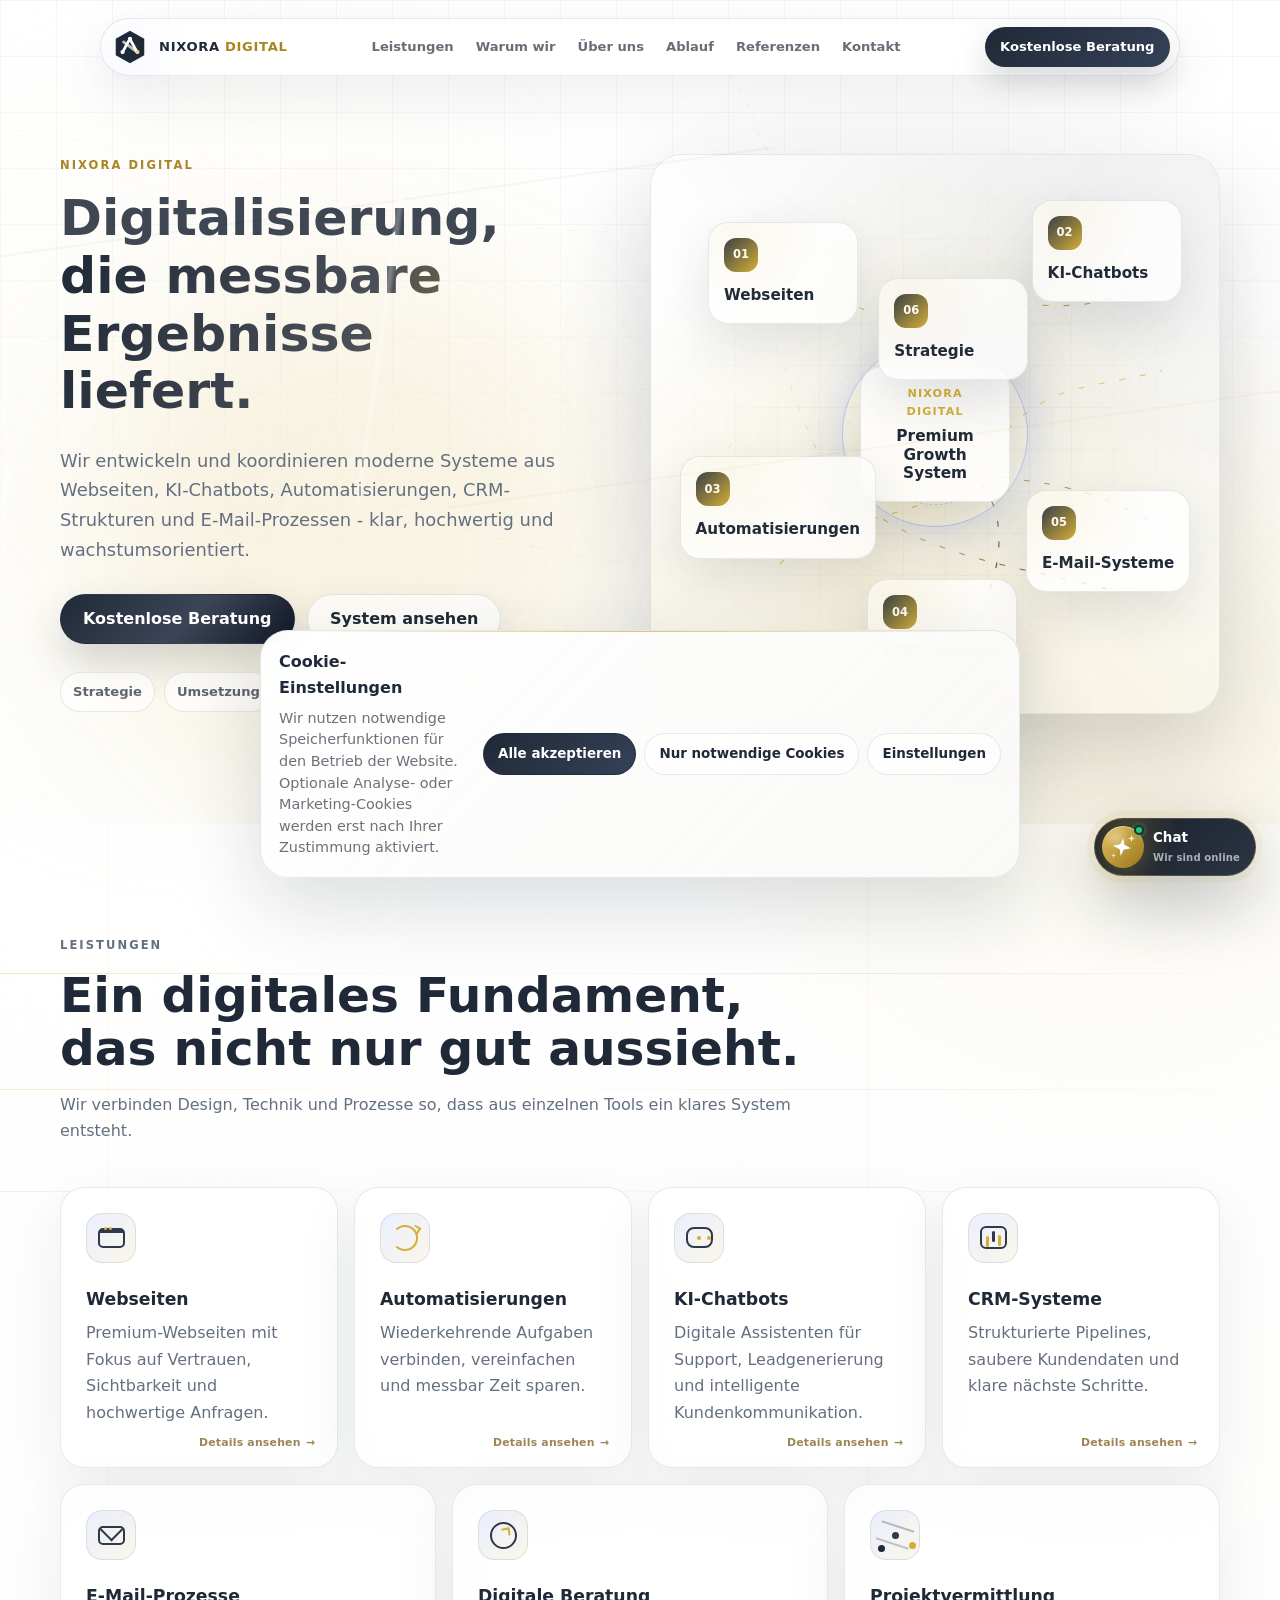
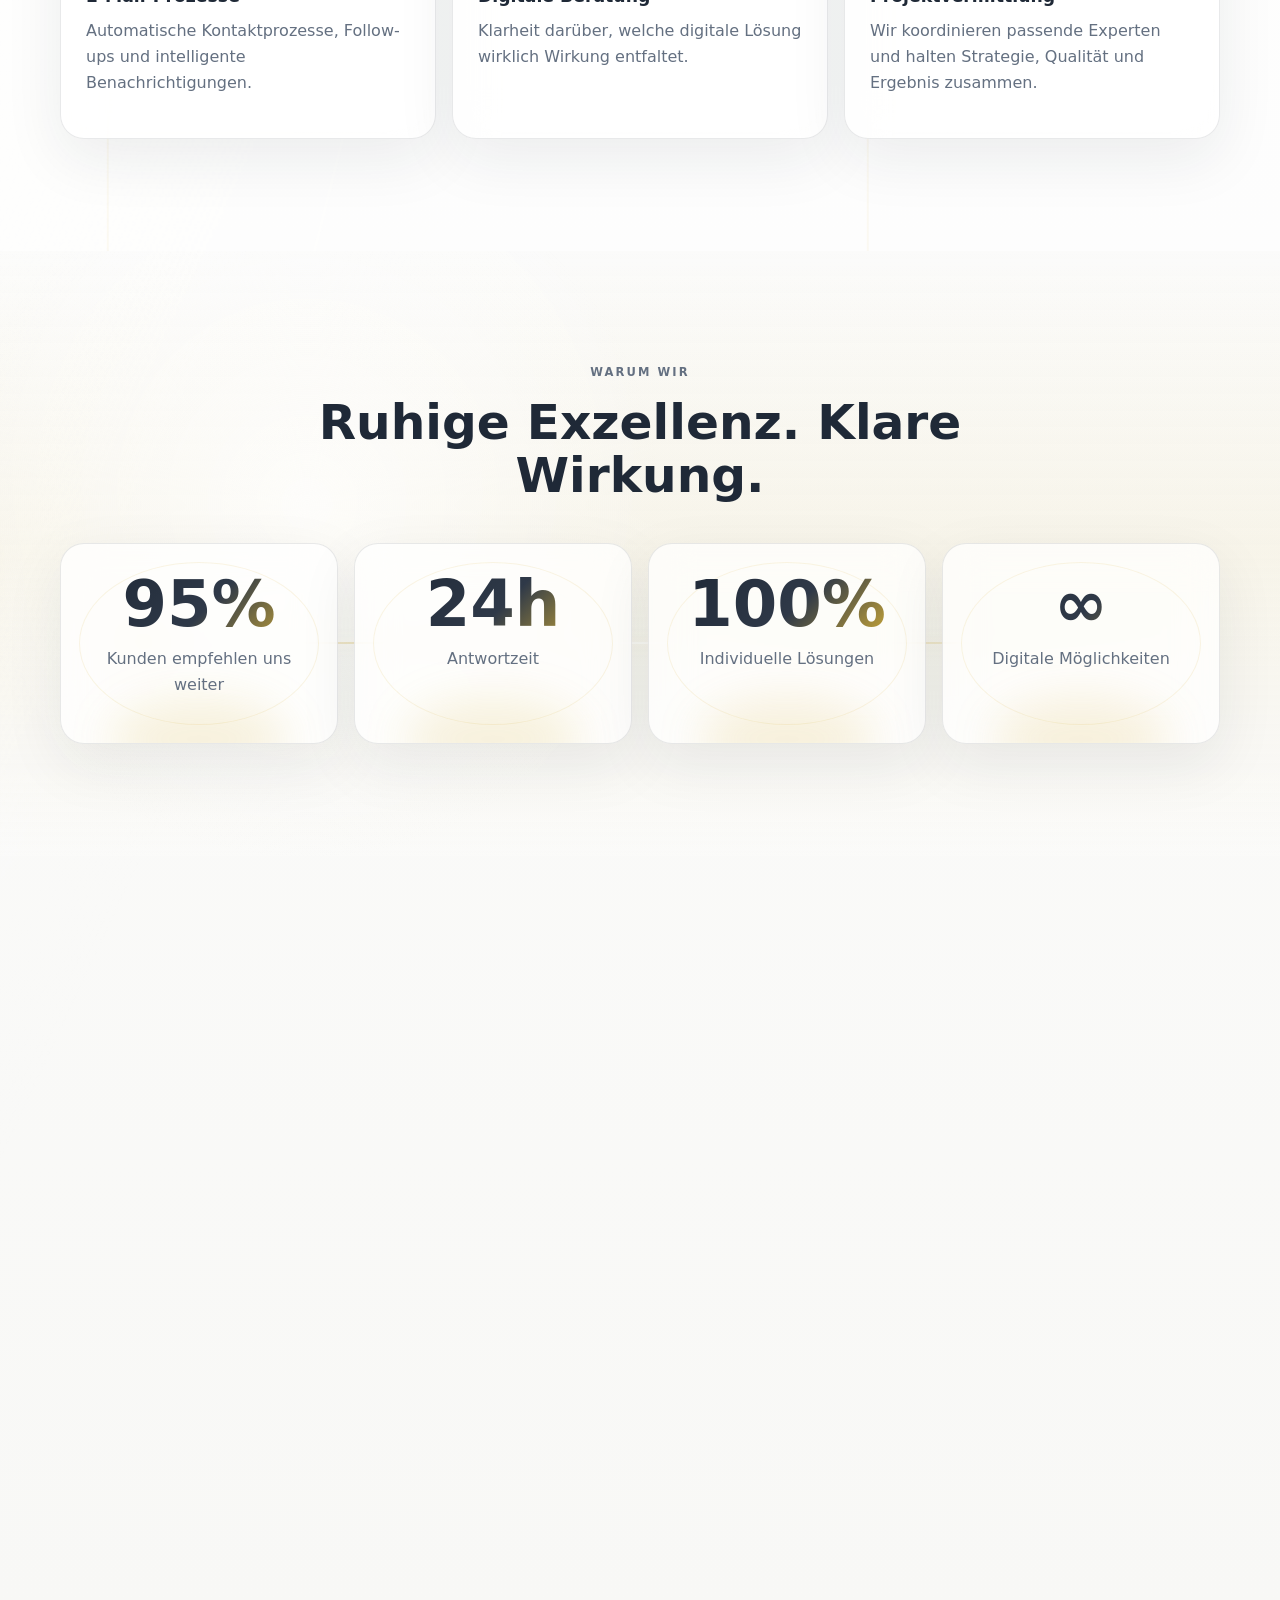
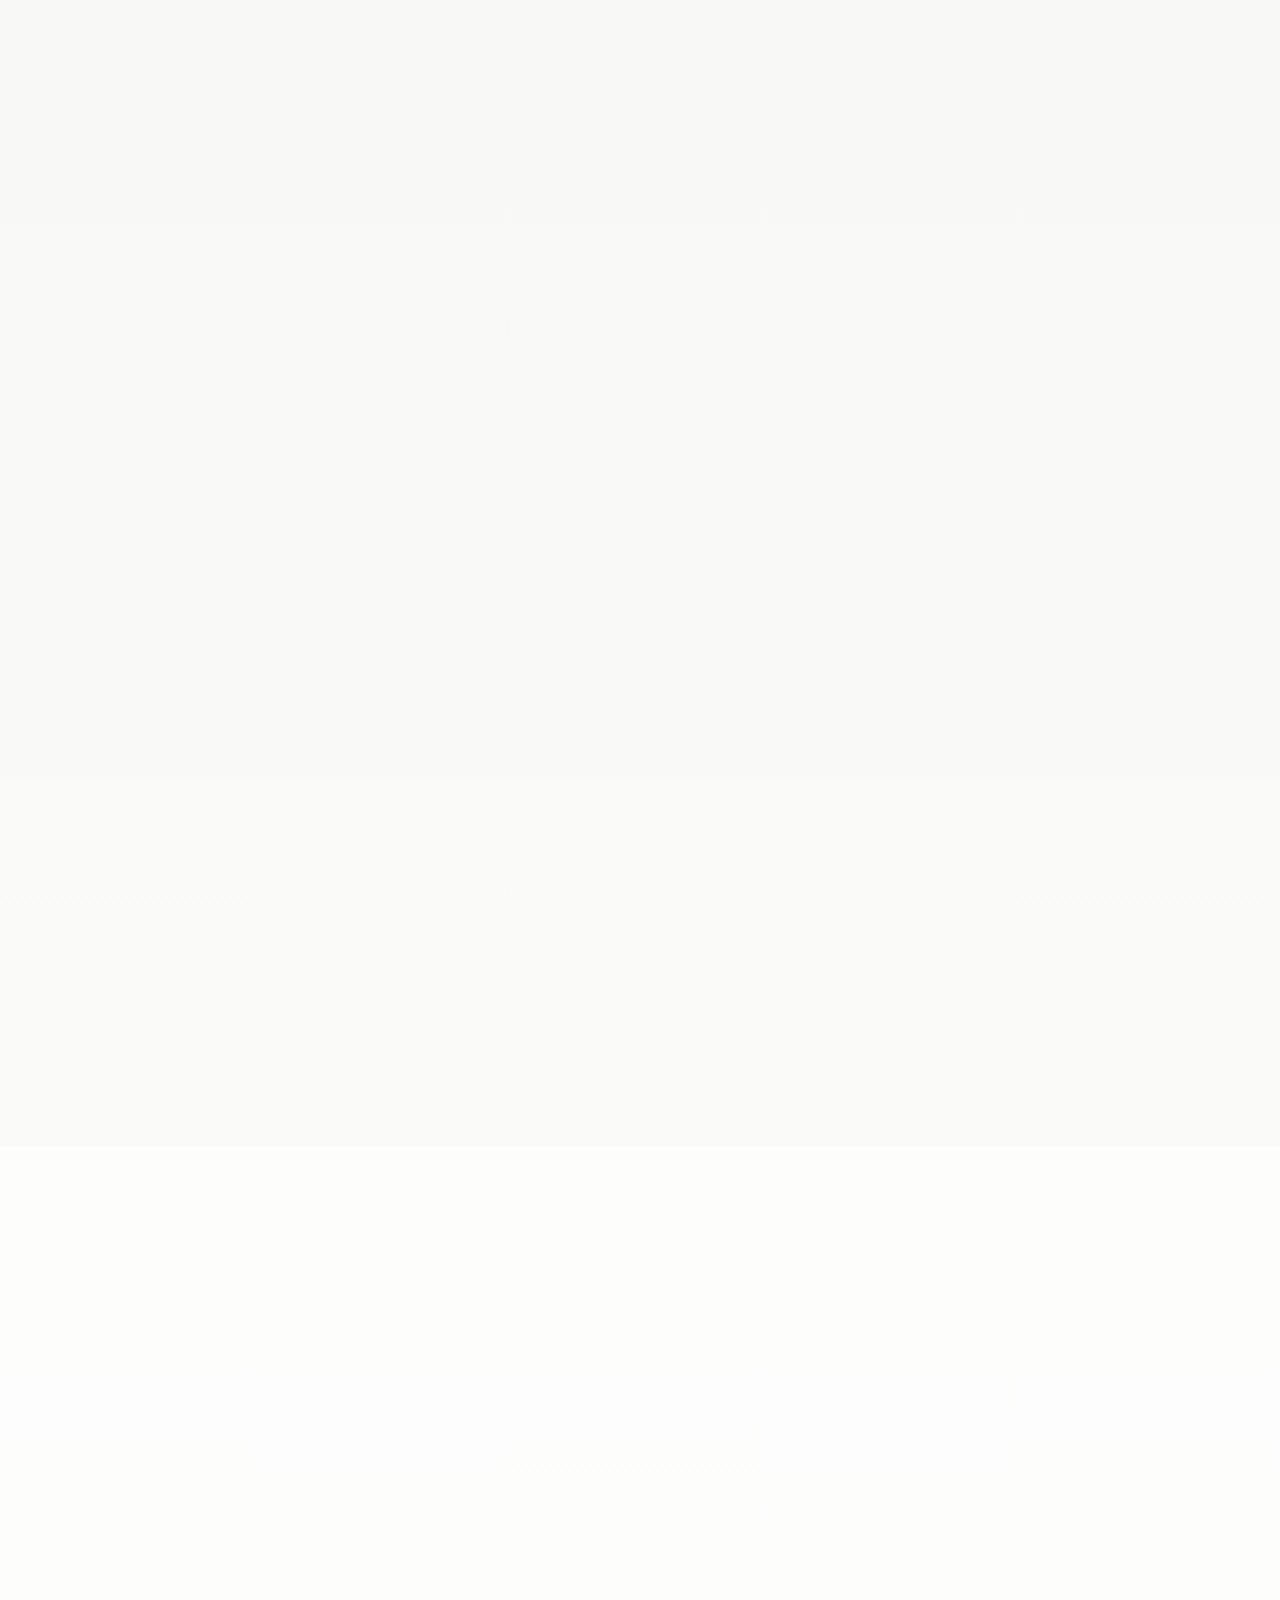
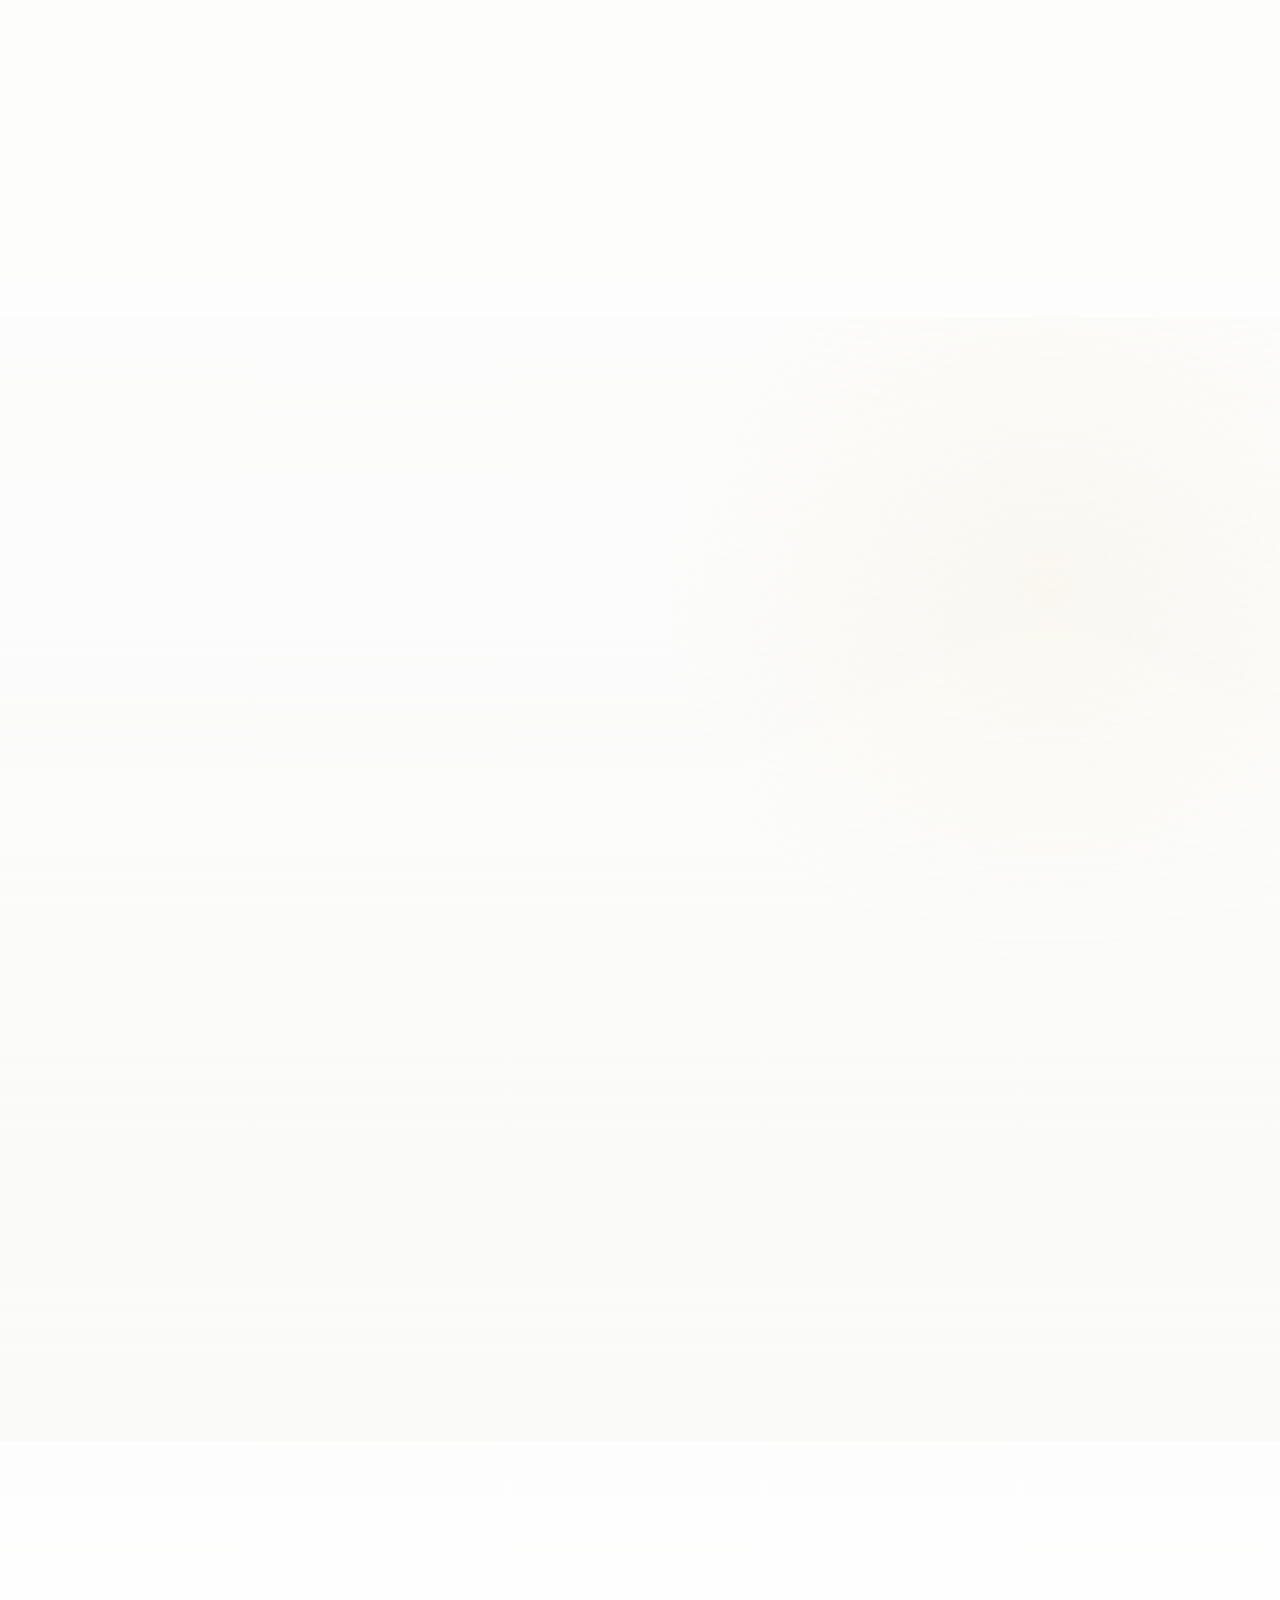
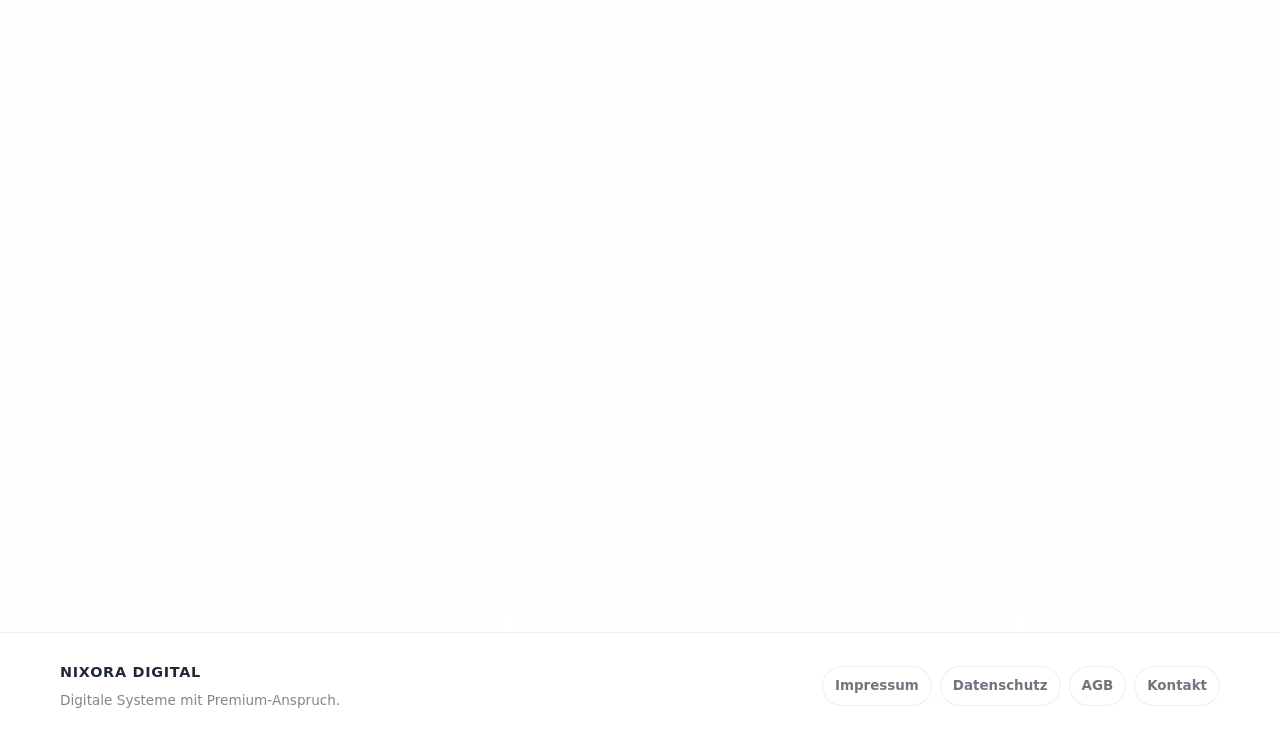
==== index.html @ 3565905a "meine weitsite" ====
<!DOCTYPE html>
<html lang="de">
  <head>
    <meta charset="UTF-8" />
    <meta name="viewport" content="width=device-width, initial-scale=1.0" />
    <meta
      name="description"
      content="NIXORA DIGITAL entwickelt Premium-Webseiten, KI-Chatbots, Automatisierungen, CRM-Systeme und E-Mail-Prozesse fuer moderne Unternehmen."
    />
    <meta
      name="keywords"
      content="NIXORA DIGITAL, digitale Loesungen, Webseiten, KI Chatbots, Automatisierung, CRM, E-Mail Prozesse"
    />
    <meta name="theme-color" content="#ffffff" />
    <script>
      if ("scrollRestoration" in history) history.scrollRestoration = "manual";
      if (location.hash) history.replaceState(null, document.title, location.pathname + location.search);
    </script>
    <title>NIXORA DIGITAL - Digitale Systeme für moderne Unternehmen</title>
    <link rel="stylesheet" href="styles.css" />
  </head>
  <body>
    <svg class="process-stream" viewBox="0 0 1440 3200" preserveAspectRatio="none" aria-hidden="true">
      <defs>
        <linearGradient id="streamGold" x1="0" x2="1" y1="0" y2="1">
          <stop offset="0" stop-color="rgba(255,255,255,.1)" />
          <stop offset=".45" stop-color="#d4af37" />
          <stop offset="1" stop-color="rgba(255,255,255,.65)" />
        </linearGradient>
      </defs>
      <path id="streamA" class="stream-path stream-a" d="M60 180 C280 320 250 520 520 620 C880 754 760 980 1130 1080 C1430 1160 1280 1450 1010 1530 C610 1650 680 1910 1010 2030 C1310 2140 1260 2470 880 2600 C520 2724 430 2910 650 3090" />
      <path id="streamB" class="stream-path stream-b" d="M1320 120 C1060 320 1120 540 840 690 C510 870 570 1120 260 1240 C30 1330 90 1680 410 1810 C780 1960 650 2280 360 2440 C190 2536 190 2820 430 3040" />
      <path id="streamC" class="stream-path stream-c" d="M720 80 C930 330 760 540 990 760 C1220 980 1040 1250 710 1390 C310 1560 350 1840 720 2010 C1040 2158 1110 2420 820 2630 C610 2782 610 2960 900 3160" />
      <path id="streamD" class="stream-path stream-d" d="M-80 420 C210 520 330 770 650 820 C1010 876 1180 1040 1500 980" />
      <path id="streamE" class="stream-path stream-e" d="M1480 1880 C1160 1800 1080 1640 800 1705 C430 1792 306 1590 -80 1510" />
      <path id="streamF" class="stream-path stream-f" d="M-120 1180 C250 1110 450 1218 740 1178 C1030 1138 1190 1190 1540 1120" />
      <path id="streamG" class="stream-path stream-g" d="M1540 2260 C1180 2190 960 2330 710 2265 C420 2190 230 2270 -110 2210" />
      <path id="streamH" class="stream-path stream-h" d="M-100 2860 C240 2750 475 2890 720 2810 C1010 2715 1220 2850 1540 2760" />
      <circle class="stream-dot stream-dot-gold" r="5">
        <animateMotion dur="15s" repeatCount="indefinite">
          <mpath href="#streamA" />
        </animateMotion>
      </circle>
      <circle class="stream-dot stream-dot-white" r="4">
        <animateMotion dur="18s" repeatCount="indefinite" begin="-6s">
          <mpath href="#streamB" />
        </animateMotion>
      </circle>
      <circle class="stream-dot stream-dot-gold" r="4.5">
        <animateMotion dur="22s" repeatCount="indefinite" begin="-11s">
          <mpath href="#streamC" />
        </animateMotion>
      </circle>
      <circle class="stream-dot stream-dot-soft" r="3.5">
        <animateMotion dur="12s" repeatCount="indefinite" begin="-3s">
          <mpath href="#streamD" />
        </animateMotion>
      </circle>
      <circle class="stream-dot stream-dot-white" r="3.8">
        <animateMotion dur="16s" repeatCount="indefinite" begin="-9s">
          <mpath href="#streamE" />
        </animateMotion>
      </circle>
      <circle class="stream-dot stream-dot-gold" r="3.4">
        <animateMotion dur="19s" repeatCount="indefinite" begin="-4s">
          <mpath href="#streamF" />
        </animateMotion>
      </circle>
      <circle class="stream-dot stream-dot-soft" r="3.2">
        <animateMotion dur="20s" repeatCount="indefinite" begin="-12s">
          <mpath href="#streamG" />
        </animateMotion>
      </circle>
      <circle class="stream-dot stream-dot-white" r="3">
        <animateMotion dur="24s" repeatCount="indefinite" begin="-8s">
          <mpath href="#streamH" />
        </animateMotion>
      </circle>
    </svg>

    <header class="site-header" data-header>
      <a class="brand" href="#start" aria-label="NIXORA DIGITAL Startseite">
        <svg class="logo-mark" viewBox="0 0 56 56" aria-hidden="true">
          <defs>
            <linearGradient id="nixoraLogo" x1="8" x2="48" y1="6" y2="50">
              <stop offset="0" stop-color="#1f2937" />
              <stop offset="0.52" stop-color="#6b5a2a" />
              <stop offset="1" stop-color="#d4af37" />
            </linearGradient>
          </defs>
          <path d="M28 4 49 16v24L28 52 7 40V16L28 4Z" fill="url(#nixoraLogo)" />
          <path d="M17 35.5 27.8 16l10.7 19.5" fill="none" stroke="#fff" stroke-width="4.2" stroke-linecap="round" stroke-linejoin="round" />
          <path d="M18.5 20.5 38.5 35.5" fill="none" stroke="rgba(255,255,255,.72)" stroke-width="4.2" stroke-linecap="round" />
          <circle cx="28" cy="16" r="3.1" fill="#fff" />
          <circle cx="17" cy="35.5" r="3.1" fill="#fff" />
          <circle cx="39" cy="35.5" r="3.1" fill="#f3d577" />
        </svg>
        <span class="brand-name">NIXORA <span>DIGITAL</span></span>
      </a>

      <button class="nav-toggle magnetic" type="button" aria-label="Navigation öffnen" aria-expanded="false" data-nav-toggle>
        <span></span>
        <span></span>
      </button>

      <nav class="site-nav" aria-label="Hauptnavigation" data-nav>
        <a href="#leistungen">Leistungen</a>
        <a href="#warum">Warum wir</a>
        <a href="#ueber-uns">Über uns</a>
        <a href="#ablauf">Ablauf</a>
        <a href="#referenzen">Referenzen</a>
        <a href="#kontakt">Kontakt</a>
      </nav>

      <a class="nav-cta magnetic" href="#kontakt">Kostenlose Beratung</a>
    </header>

    <main>
      <section class="hero" id="start" aria-labelledby="hero-title">
        <div class="hero-aura aura-blue" aria-hidden="true"></div>
        <div class="hero-aura aura-gold" aria-hidden="true"></div>

        <div class="container hero-grid">
          <div class="hero-copy reveal">
            <p class="eyebrow">NIXORA DIGITAL</p>
            <h1 id="hero-title">
              <span>Digitalisierung,</span>
              <span>die messbare Ergebnisse liefert.</span>
            </h1>
            <p class="hero-subtitle">
              Wir entwickeln und koordinieren moderne Systeme aus Webseiten, KI-Chatbots, Automatisierungen,
              CRM-Strukturen und E-Mail-Prozessen - klar, hochwertig und wachstumsorientiert.
            </p>
            <div class="hero-actions">
              <a class="btn btn-primary magnetic" href="#kontakt">Kostenlose Beratung</a>
              <a class="btn btn-secondary magnetic" href="#leistungen">System ansehen</a>
            </div>
            <div class="trust-strip" aria-label="Vertrauensmerkmale">
              <span>Strategie</span>
              <span>Umsetzung</span>
              <span>Koordination</span>
              <span>Optimierung</span>
            </div>
          </div>

          <div class="hero-system reveal" data-parallax aria-label="Verbundenes digitales System">
            <svg class="system-lines" viewBox="0 0 680 560" aria-hidden="true">
              <defs>
                <linearGradient id="systemLine" x1="0" x2="1" y1="0" y2="1">
                  <stop offset="0" stop-color="#FFFFFF" />
                  <stop offset="0.58" stop-color="#D4AF37" />
                  <stop offset="1" stop-color="#1F2937" />
                </linearGradient>
              </defs>
              <path id="heroPath1" class="flow-line l1" d="M104 126 C210 74 266 165 340 141 C450 104 495 150 580 104" />
              <path id="heroPath2" class="flow-line l2" d="M92 296 C182 230 252 268 336 304 C452 354 472 318 594 382" />
              <path id="heroPath3" class="flow-line l3" d="M154 436 C228 358 326 404 402 304 C472 214 514 230 612 204" />
              <path id="heroPath4" class="flow-line l4" d="M132 128 C170 206 178 306 252 364 C338 430 440 438 556 468" />
              <path id="heroPath5" class="flow-line l5" d="M336 142 C290 220 292 288 340 304 C420 330 430 400 404 472" />
              <circle class="signal-dot dot-gold" r="4">
                <animateMotion dur="5.8s" repeatCount="indefinite">
                  <mpath href="#heroPath1" />
                </animateMotion>
              </circle>
              <circle class="signal-dot dot-white" r="3.5">
                <animateMotion dur="7.4s" repeatCount="indefinite" begin="-2s">
                  <mpath href="#heroPath2" />
                </animateMotion>
              </circle>
              <circle class="signal-dot dot-blue" r="3.2">
                <animateMotion dur="6.8s" repeatCount="indefinite" begin="-3s">
                  <mpath href="#heroPath4" />
                </animateMotion>
              </circle>
            </svg>

            <div class="system-core">
              <span class="core-pulse"></span>
              <span class="core-orbit orbit-one"></span>
              <span class="core-orbit orbit-two"></span>
              <div class="core-label">
                <span>NIXORA DIGITAL</span>
                <strong>Premium Growth System</strong>
              </div>
            </div>

            <article class="system-node node-web" style="--x: 10%; --y: 12%; --delay: 0s">
              <span>01</span>
              <strong>Webseiten</strong>
            </article>
            <article class="system-node node-chat" style="--x: 67%; --y: 8%; --delay: .35s">
              <span>02</span>
              <strong>KI-Chatbots</strong>
            </article>
            <article class="system-node node-auto" style="--x: 5%; --y: 54%; --delay: .7s">
              <span>03</span>
              <strong>Automatisierungen</strong>
            </article>
            <article class="system-node node-crm" style="--x: 38%; --y: 76%; --delay: 1.05s">
              <span>04</span>
              <strong>CRM-Systeme</strong>
            </article>
            <article class="system-node node-mail" style="--x: 66%; --y: 60%; --delay: 1.4s">
              <span>05</span>
              <strong>E-Mail-Systeme</strong>
            </article>
            <article class="system-node node-strategy" style="--x: 40%; --y: 22%; --delay: 1.75s">
              <span>06</span>
              <strong>Strategie</strong>
            </article>
          </div>
        </div>
      </section>

      <section class="section services-section" id="leistungen" aria-labelledby="services-title">
        <div class="section-dataflow services-flow" aria-hidden="true">
          <span></span>
          <span></span>
          <span></span>
        </div>
        <div class="container">
          <div class="section-heading reveal">
            <p class="eyebrow">Leistungen</p>
            <h2 id="services-title">Ein digitales Fundament, das nicht nur gut aussieht.</h2>
            <p>Wir verbinden Design, Technik und Prozesse so, dass aus einzelnen Tools ein klares System entsteht.</p>
          </div>

          <div class="service-grid">
            <article class="service-card reveal service-card-clickable" role="button" tabindex="0" aria-haspopup="dialog" data-service-modal="websites">
              <span class="service-icon icon-web" aria-hidden="true"></span>
              <h3>Webseiten</h3>
              <p>Premium-Webseiten mit Fokus auf Vertrauen, Sichtbarkeit und hochwertige Anfragen.</p>
              <span class="service-detail-hint">Details ansehen <i aria-hidden="true">→</i></span>
            </article>
            <article class="service-card reveal service-card-clickable" role="button" tabindex="0" aria-haspopup="dialog" data-service-modal="automations">
              <span class="service-icon icon-auto" aria-hidden="true"></span>
              <h3>Automatisierungen</h3>
              <p>Wiederkehrende Aufgaben verbinden, vereinfachen und messbar Zeit sparen.</p>
              <span class="service-detail-hint">Details ansehen <i aria-hidden="true">→</i></span>
            </article>
            <article class="service-card reveal service-card-clickable" role="button" tabindex="0" aria-haspopup="dialog" data-service-modal="chatbots">
              <span class="service-icon icon-ai" aria-hidden="true"></span>
              <h3>KI-Chatbots</h3>
              <p>Digitale Assistenten für Support, Leadgenerierung und intelligente Kundenkommunikation.</p>
              <span class="service-detail-hint">Details ansehen <i aria-hidden="true">→</i></span>
            </article>
            <article class="service-card reveal service-card-clickable" role="button" tabindex="0" aria-haspopup="dialog" data-service-modal="crm">
              <span class="service-icon icon-crm" aria-hidden="true"></span>
              <h3>CRM-Systeme</h3>
              <p>Strukturierte Pipelines, saubere Kundendaten und klare nächste Schritte.</p>
              <span class="service-detail-hint">Details ansehen <i aria-hidden="true">→</i></span>
            </article>
            <article class="service-card reveal">
              <span class="service-icon icon-mail" aria-hidden="true"></span>
              <h3>E-Mail-Prozesse</h3>
              <p>Automatische Kontaktprozesse, Follow-ups und intelligente Benachrichtigungen.</p>
            </article>
            <article class="service-card reveal">
              <span class="service-icon icon-consult" aria-hidden="true"></span>
              <h3>Digitale Beratung</h3>
              <p>Klarheit darüber, welche digitale Lösung wirklich Wirkung entfaltet.</p>
            </article>
            <article class="service-card service-wide reveal">
              <span class="service-icon icon-project" aria-hidden="true"></span>
              <h3>Projektvermittlung</h3>
              <p>Wir koordinieren passende Experten und halten Strategie, Qualität und Ergebnis zusammen.</p>
            </article>
          </div>
        </div>
      </section>

      <section class="section metrics-section" id="warum" aria-labelledby="why-title">
        <div class="container">
          <div class="section-heading center reveal">
            <p class="eyebrow">Warum wir</p>
            <h2 id="why-title">Ruhige Exzellenz. Klare Wirkung.</h2>
          </div>

          <div class="metric-grid">
            <article class="metric-card reveal">
              <strong><span data-count="95">0</span>%</strong>
              <p>Kunden empfehlen uns weiter</p>
            </article>
            <article class="metric-card reveal">
              <strong><span data-count="24">0</span>h</strong>
              <p>Antwortzeit</p>
            </article>
            <article class="metric-card reveal">
              <strong><span data-count="100">0</span>%</strong>
              <p>Individuelle Lösungen</p>
            </article>
            <article class="metric-card reveal">
              <strong>∞</strong>
              <p>Digitale Möglichkeiten</p>
            </article>
          </div>
        </div>
      </section>

      <section class="section about-section" id="ueber-uns" aria-labelledby="about-title">
        <div class="container about-grid">
          <div class="about-visual reveal" aria-hidden="true">
            <div class="mockup-shell">
              <div class="mockup-top">
                <span></span>
                <span></span>
                <span></span>
              </div>
              <svg class="mockup-lines" viewBox="0 0 420 300">
                <path id="mockPath1" d="M64 98 C138 44 248 52 334 96" />
                <path id="mockPath2" d="M78 172 C155 214 250 212 340 166" />
                <path id="mockPath3" d="M106 238 C165 162 250 162 314 238" />
                <circle r="4" class="mock-dot">
                  <animateMotion dur="6s" repeatCount="indefinite">
                    <mpath href="#mockPath1" />
                  </animateMotion>
                </circle>
                <circle r="3.5" class="mock-dot dot-delay">
                  <animateMotion dur="7s" repeatCount="indefinite" begin="-2s">
                    <mpath href="#mockPath2" />
                  </animateMotion>
                </circle>
              </svg>
              <div class="dashboard-title">
                <small>NIXORA DIGITAL</small>
                <strong>Growth System</strong>
              </div>
              <div class="module-card m-web">
                <span>Webseiten</span>
                <strong>+42% Anfragen</strong>
              </div>
              <div class="module-card m-auto">
                <span>Automatisierungen</span>
                <strong>24 Prozesse</strong>
              </div>
              <div class="module-card m-ai">
                <span>KI-Chatbots</span>
                <strong>1 Ansprechpartner</strong>
              </div>
              <div class="module-card m-crm">
                <span>CRM</span>
                <strong>3 Systeme</strong>
              </div>
              <div class="module-card m-mail">
                <span>E-Mail-Prozesse</span>
                <strong>Follow-ups</strong>
              </div>
            </div>
            <span class="about-ring"></span>
            <span class="about-ring ring-two"></span>
            <span class="about-point p1"></span>
            <span class="about-point p2"></span>
            <span class="about-point p3"></span>
          </div>
          <div class="about-content reveal">
            <p class="eyebrow">Über uns</p>
            <h2 id="about-title">Sie kümmern sich um Ihr Unternehmen. Wir kümmern uns um die Digitalisierung.</h2>
            <p>
              NIXORA DIGITAL denkt Digitalisierung nicht als Sammlung einzelner Tools, sondern als präzises System.
              Wir analysieren, priorisieren und koordinieren die Umsetzung mit einem hohen Anspruch an Design,
              Verlässlichkeit und messbaren Nutzen.
            </p>
            <div class="signature-row">
              <span>Minimalistisch</span>
              <span>Strategisch</span>
              <span>Verlässlich</span>
              <span>Umsetzungsstark</span>
            </div>
          </div>
        </div>
      </section>

      <section class="section timeline-section" id="ablauf" aria-labelledby="timeline-title">
        <div class="container">
          <div class="section-heading reveal">
            <p class="eyebrow">Ablauf</p>
            <h2 id="timeline-title">Vom ersten Gespräch zum digitalen System.</h2>
          </div>

          <div class="timeline">
            <article class="timeline-item reveal">
              <span class="timeline-index">1</span>
              <div>
                <h3>Analyse</h3>
                <p>Wir verstehen Ziele, Reibungspunkte und Chancen in Ihrem aktuellen Setup.</p>
              </div>
            </article>
            <article class="timeline-item reveal">
              <span class="timeline-index">2</span>
              <div>
                <h3>Strategie</h3>
                <p>Wir definieren die sinnvollste Lösung, klare Prioritäten und ein realistisches Vorgehen.</p>
              </div>
            </article>
            <article class="timeline-item reveal">
              <span class="timeline-index">3</span>
              <div>
                <h3>Umsetzung</h3>
                <p>Design, Entwicklung, Automationen und Integrationen werden koordiniert realisiert.</p>
              </div>
            </article>
            <article class="timeline-item reveal">
              <span class="timeline-index">4</span>
              <div>
                <h3>Optimierung</h3>
                <p>Nach dem Start verbessern wir Abläufe, Übergaben und Ergebnisse kontinuierlich.</p>
              </div>
            </article>
          </div>
        </div>
      </section>

      <section class="section references-section" id="referenzen" aria-labelledby="references-title">
        <div class="container">
          <div class="section-heading reveal">
            <p class="eyebrow">Referenzen</p>
            <h2 id="references-title">Case Studies, die Vertrauen sichtbar machen.</h2>
          </div>

          <div class="case-grid">
            <article class="case-card reveal">
              <span>Growth Website</span>
              <h3>Beratungsunternehmen</h3>
              <p>Premium-Auftritt mit klarer Angebotsstruktur und stärkerem Anfragefokus.</p>
              <strong>+42% qualifizierte Anfragen</strong>
            </article>
            <article class="case-card reveal">
              <span>AI Support Flow</span>
              <h3>Dienstleistung</h3>
              <p>KI-Chatbot mit Leadrouting, FAQ-Antworten und interner Übergabe.</p>
              <strong>24/7 Erstkontakt</strong>
            </article>
            <article class="case-card reveal">
              <span>CRM Automation</span>
              <h3>B2B Vertrieb</h3>
              <p>Automatisierte Follow-ups, CRM-Struktur und saubere E-Mail-Prozesse.</p>
              <strong>8h weniger Handarbeit pro Woche</strong>
            </article>
          </div>
        </div>
      </section>

      <section class="section reviews-section" id="bewertungen" aria-labelledby="reviews-title">
        <div class="container">
          <div class="section-heading reveal">
            <p class="eyebrow">Bewertungen</p>
            <h2 id="reviews-title">Was Kunden über NIXORA DIGITAL sagen</h2>
            <p>Teilen Sie Ihre Erfahrung mit unserer digitalen Zusammenarbeit.</p>
          </div>

          <div class="reviews-layout">
            <form class="review-form reveal" data-review-form novalidate>
              <div class="review-form-heading">
                <span>Ihre Erfahrung</span>
                <strong>Wie zufrieden waren Sie?</strong>
              </div>

              <div class="review-form-grid">
                <div class="review-field">
                  <label for="review-name">Name</label>
                  <input id="review-name" name="reviewName" type="text" autocomplete="name" required minlength="2" />
                </div>
                <div class="review-field">
                  <label for="review-company">Unternehmen <span>optional</span></label>
                  <input id="review-company" name="reviewCompany" type="text" autocomplete="organization" />
                </div>
              </div>

              <fieldset class="review-rating">
                <legend>Sternebewertung</legend>
                <div class="review-stars" aria-label="Bewertung von eins bis fünf Sternen">
                  <input id="rating-5" name="rating" type="radio" value="5" required />
                  <label for="rating-5" aria-label="5 Sterne">★</label>
                  <input id="rating-4" name="rating" type="radio" value="4" />
                  <label for="rating-4" aria-label="4 Sterne">★</label>
                  <input id="rating-3" name="rating" type="radio" value="3" />
                  <label for="rating-3" aria-label="3 Sterne">★</label>
                  <input id="rating-2" name="rating" type="radio" value="2" />
                  <label for="rating-2" aria-label="2 Sterne">★</label>
                  <input id="rating-1" name="rating" type="radio" value="1" />
                  <label for="rating-1" aria-label="1 Stern">★</label>
                </div>
              </fieldset>

              <div class="review-field">
                <label for="review-comment">Kommentar</label>
                <textarea id="review-comment" name="reviewComment" rows="5" required minlength="10" placeholder="Was hat Ihnen an der Zusammenarbeit besonders gefallen?"></textarea>
              </div>

              <button class="btn btn-primary review-submit" type="submit">
                <span>Bewertung absenden</span>
              </button>
              <p class="review-form-status" role="status" aria-live="polite" data-review-status></p>
            </form>

            <div class="review-showcase reveal">
              <div class="review-summary">
                <strong>5,0</strong>
                <div>
                  <span class="review-summary-stars" aria-label="5 von 5 Sternen">★★★★★</span>
                  <p>Kundeneindrücke aus der Zusammenarbeit</p>
                </div>
              </div>

              <div class="review-list" data-review-list>
                <article class="review-card">
                  <div class="review-card-top">
                    <span class="review-card-stars" aria-label="5 von 5 Sternen">★★★★★</span>
                  </div>
                  <p>„Die Zusammenarbeit war klar strukturiert, persönlich und vom ersten Gespräch bis zur Umsetzung professionell.“</p>
                  <footer><strong>Anna M.</strong><span>Beratungsunternehmen</span></footer>
                </article>
                <article class="review-card">
                  <div class="review-card-top">
                    <span class="review-card-stars" aria-label="5 von 5 Sternen">★★★★★</span>
                  </div>
                  <p>„Unsere Abläufe sind deutlich übersichtlicher geworden. Besonders überzeugt hat uns die schnelle und verständliche Kommunikation.“</p>
                  <footer><strong>Daniel K.</strong><span>B2B Dienstleistung</span></footer>
                </article>
                <article class="review-card">
                  <div class="review-card-top">
                    <span class="review-card-stars" aria-label="5 von 5 Sternen">★★★★★</span>
                  </div>
                  <p>„Modernes Design, saubere Umsetzung und ein Ergebnis, das zu unserem Unternehmen passt.“</p>
                  <footer><strong>Sarah L.</strong><span>Lokales Unternehmen</span></footer>
                </article>
              </div>
            </div>
          </div>
        </div>
      </section>

      <section class="section contact-section" id="kontakt" aria-labelledby="contact-title">
        <div class="container contact-grid">
          <div class="contact-copy reveal">
            <p class="eyebrow">Kontakt</p>
            <h2 id="contact-title">Lassen Sie uns herausfinden, welches System Ihr Unternehmen nach vorne bringt.</h2>
            <p>Schreiben Sie uns kurz, worum es geht. Wir melden uns mit einer klaren ersten Einschätzung.</p>

            <div class="contact-options">
              <a class="contact-option magnetic" href="mailto:nixoradigital10@gmail.com">E-Mail</a>
              <a class="contact-option magnetic" href="https://wa.me/491700000000" target="_blank" rel="noreferrer">WhatsApp</a>
              <a class="contact-option magnetic" href="#kontakt">Termin buchen</a>
            </div>
          </div>

          <form class="contact-form reveal" data-form novalidate>
            <input type="hidden" name="to_email" value="nixoradigital10@gmail.com" />
            <input type="hidden" name="from_email" value="nixoradigital10@gmail.com" />
            <input type="hidden" name="reply_to" value="nixoradigital10@gmail.com" />
            <input type="hidden" name="_subject" value="Neue Anfrage über NIXORA DIGITAL" />
            <input type="hidden" name="_captcha" value="false" />
            <input type="hidden" name="_template" value="table" />
            <input
              type="hidden"
              name="_autoresponse"
              value="Vielen Dank für Ihre Anfrage bei NIXORA DIGITAL. Wir haben Ihre Nachricht erhalten und melden uns zeitnah mit einer ersten Einschätzung."
            />
            <div class="form-row">
              <label for="name">Name</label>
              <input id="name" name="name" type="text" autocomplete="name" required minlength="2" />
              <small>Bitte geben Sie Ihren Namen ein.</small>
            </div>
            <div class="form-row">
              <label for="email">E-Mail</label>
              <input id="email" name="email" type="email" autocomplete="email" required />
              <small>Bitte geben Sie eine gültige E-Mail ein.</small>
            </div>
            <div class="form-row">
              <label for="company">Unternehmen</label>
              <input id="company" name="company" type="text" autocomplete="organization" />
            </div>
            <div class="form-row">
              <label for="service">Gewünschte Leistung</label>
              <select id="service" name="service" required>
                <option value="">Bitte auswählen</option>
                <option>Webseiten</option>
                <option>Automatisierungen</option>
                <option>KI-Chatbots</option>
                <option>CRM-Systeme</option>
                <option>E-Mail-Prozesse</option>
                <option>Digitale Beratung</option>
                <option>Projektvermittlung</option>
              </select>
              <small>Bitte wählen Sie eine Leistung aus.</small>
            </div>
            <div class="form-row form-row-full">
              <label for="message">Nachricht</label>
              <textarea id="message" name="message" rows="5" required minlength="12"></textarea>
              <small>Bitte beschreiben Sie Ihr Projekt kurz.</small>
            </div>
            <button class="btn btn-primary form-button magnetic" type="submit">
              <span>Anfrage senden</span>
            </button>
            <p class="form-status" role="status" aria-live="polite" data-form-status></p>
          </form>
        </div>
      </section>
    </main>

    <footer class="site-footer">
      <div class="container footer-inner">
        <div>
          <span>NIXORA DIGITAL</span>
          <small>Digitale Systeme mit Premium-Anspruch.</small>
        </div>
        <nav class="footer-links" aria-label="Rechtliche Links">
          <a href="impressum.html">Impressum</a>
          <a href="datenschutz.html">Datenschutz</a>
          <a href="agb.html">AGB</a>
          <a href="#kontakt">Kontakt</a>
        </nav>
      </div>
    </footer>

    <div class="chatbot-host" data-chatbot-host aria-live="polite"></div>
    <script src="script.js"></script>
  </body>
</html>
---- styles.css ----
:root {
  --white: #ffffff;
  --off: #f8f8f6;
  --soft: #f3f4f6;
  --ink: #1f2937;
  --muted: #647081;
  --line: rgba(31, 41, 55, 0.12);
  --glass: rgba(255, 255, 255, 0.68);
  --glass-strong: rgba(255, 255, 255, 0.86);
  --gold: #d4af37;
  --blue: #2f3948;
  --blue-soft: rgba(31, 41, 55, 0.1);
  --gold-soft: rgba(212, 175, 55, 0.17);
  --shadow: 0 28px 80px rgba(31, 41, 55, 0.11);
  --deep-shadow: 0 34px 90px rgba(31, 41, 55, 0.18);
  --radius: 8px;
}

/* Premium service detail modals */
.service-card-clickable {
  cursor: pointer;
}

.service-card-clickable:focus-visible {
  outline: 2px solid var(--gold);
  outline-offset: 5px;
}

body.service-modal-open {
  overflow: hidden;
}

.service-modal {
  position: fixed;
  inset: 0;
  z-index: 1000000;
  display: grid;
  place-items: center;
  padding: 20px;
  opacity: 0;
  pointer-events: none;
  transition: opacity 280ms ease;
}

.service-modal.is-open {
  opacity: 1;
  pointer-events: auto;
}

.service-modal-backdrop {
  position: absolute;
  inset: 0;
  background: rgba(24, 23, 20, 0.48);
  backdrop-filter: blur(14px);
}

.service-modal-dialog {
  position: relative;
  width: min(1160px, 100%);
  max-height: calc(100dvh - 40px);
  overflow: auto;
  overscroll-behavior: contain;
  border: 1px solid rgba(212, 175, 55, 0.25);
  border-radius: 28px;
  background: linear-gradient(145deg, rgba(255, 255, 255, 0.99), rgba(248, 246, 239, 0.98));
  box-shadow: 0 34px 100px rgba(31, 35, 42, 0.26);
  transform: translateY(24px) scale(0.985);
  transition: transform 360ms cubic-bezier(0.22, 1, 0.36, 1);
  scrollbar-width: thin;
  scrollbar-color: rgba(190, 151, 66, 0.5) transparent;
}

.service-modal.is-open .service-modal-dialog {
  transform: none;
}

.service-modal-header {
  position: sticky;
  top: 0;
  z-index: 5;
  display: flex;
  justify-content: space-between;
  gap: 24px;
  padding: 27px 30px 22px;
  border-bottom: 1px solid rgba(31, 41, 55, 0.08);
  background: rgba(255, 255, 255, 0.88);
  backdrop-filter: blur(20px);
}

.service-modal-eyebrow {
  display: block;
  margin-bottom: 7px;
  color: #9b7427;
  font-size: 0.7rem;
  font-weight: 750;
  letter-spacing: 0.14em;
  text-transform: uppercase;
}

.service-modal-header h2 {
  margin: 0;
  color: #1f2937;
  font-size: clamp(1.55rem, 2.5vw, 2.25rem);
  font-weight: 560;
  line-height: 1.16;
  letter-spacing: 0;
}

.service-modal-header p {
  max-width: 720px;
  margin: 8px 0 0;
  color: #6b7280;
  font-size: 0.94rem;
  line-height: 1.6;
}

.service-modal-close {
  position: relative;
  flex: 0 0 42px;
  width: 42px;
  height: 42px;
  padding: 0;
  border: 1px solid rgba(31, 41, 55, 0.11);
  border-radius: 50%;
  background: rgba(255, 255, 255, 0.9);
  box-shadow: 0 8px 24px rgba(31, 41, 55, 0.08);
  cursor: pointer;
  transition: transform 200ms ease, border-color 200ms ease;
}

.service-modal-close::before,
.service-modal-close::after {
  content: "";
  position: absolute;
  top: 20px;
  left: 12px;
  width: 17px;
  height: 1.5px;
  border-radius: 2px;
  background: #303846;
}

.service-modal-close::before { transform: rotate(45deg); }
.service-modal-close::after { transform: rotate(-45deg); }

.service-modal-close:hover {
  border-color: rgba(190, 151, 66, 0.46);
  transform: rotate(6deg) scale(1.05);
}

.service-modal-content {
  display: grid;
  gap: 20px;
  padding: 26px 30px 32px;
}

.service-example {
  display: grid;
  grid-template-columns: minmax(0, 1.18fr) minmax(280px, 0.82fr);
  min-height: 360px;
  overflow: hidden;
  border: 1px solid rgba(31, 41, 55, 0.08);
  border-radius: 22px;
  background: rgba(255, 255, 255, 0.78);
  box-shadow: 0 18px 52px rgba(31, 41, 55, 0.07);
}

.service-example:nth-child(even) > :first-child {
  order: 2;
}

.service-example-copy {
  display: flex;
  flex-direction: column;
  justify-content: center;
  padding: clamp(28px, 4vw, 46px);
}

.service-example-index {
  margin-bottom: 14px;
  color: #a47d29;
  font-size: 0.68rem;
  font-weight: 750;
  letter-spacing: 0.12em;
  text-transform: uppercase;
}

.service-example-copy h3 {
  margin: 0 0 11px;
  color: #1f2937;
  font-size: clamp(1.25rem, 2vw, 1.62rem);
  font-weight: 590;
  line-height: 1.25;
  letter-spacing: 0;
}

.service-example-copy p {
  margin: 19px 0 0;
  color: #69717d;
  font-size: 0.91rem;
  line-height: 1.65;
}

.service-example-copy ul {
  display: grid;
  gap: 9px;
  margin: 8px 0 0;
  padding: 0;
  list-style: none;
}

.service-example-copy li {
  position: relative;
  padding-left: 18px;
  color: #414a57;
  font-size: 0.88rem;
}

.service-example-copy li::before {
  content: "";
  position: absolute;
  top: 0.48em;
  left: 0;
  width: 6px;
  height: 6px;
  border-radius: 50%;
  background: #c1983d;
  box-shadow: 0 0 0 4px rgba(193, 152, 61, 0.1);
}

.website-mockups,
.workflow-canvas {
  position: relative;
  display: flex;
  align-items: center;
  justify-content: center;
  min-height: 360px;
  overflow: hidden;
  background:
    linear-gradient(rgba(250, 248, 242, 0.9), rgba(238, 239, 241, 0.92)),
    linear-gradient(rgba(31, 41, 55, 0.04) 1px, transparent 1px),
    linear-gradient(90deg, rgba(31, 41, 55, 0.04) 1px, transparent 1px);
  background-size: auto, 24px 24px, 24px 24px;
}

.desktop-mockup {
  position: relative;
  width: 84%;
  padding: 7px;
  border-radius: 13px;
  background: #252b34;
  box-shadow: 0 24px 58px rgba(31, 35, 42, 0.25);
  animation: serviceFloat 6s ease-in-out infinite;
}

.mockup-browser {
  display: flex;
  align-items: center;
  gap: 4px;
  height: 22px;
  padding: 0 7px;
  color: rgba(255, 255, 255, 0.48);
  font-size: 0.48rem;
}

.mockup-browser i {
  width: 4px;
  height: 4px;
  border-radius: 50%;
  background: rgba(255, 255, 255, 0.32);
}

.mockup-browser span {
  margin-left: auto;
}

.desktop-mockup > img {
  display: block;
  width: 100%;
  aspect-ratio: 16 / 10;
  height: auto;
  object-fit: contain;
  border-radius: 7px;
  background: #f7f7f5;
}

.website-ui {
  min-height: 260px;
  overflow: hidden;
  border-radius: 7px;
  color: #25303d;
  background: #fbfbfa;
}

.website-ui-nav {
  display: flex;
  align-items: center;
  gap: 14px;
  min-height: 38px;
  padding: 0 14px;
  border-bottom: 1px solid rgba(31, 41, 55, 0.07);
  color: #737b87;
  background: rgba(255, 255, 255, 0.94);
  font-size: 0.46rem;
}

.website-ui-nav strong {
  margin-right: auto;
  color: #27313d;
  font-size: 0.62rem;
  letter-spacing: 0.04em;
  text-transform: uppercase;
}

.website-ui-nav i {
  width: 38px;
  height: 14px;
  border-radius: 999px;
  background: #27313d;
}

.website-ui-hero {
  display: grid;
  grid-template-columns: 1.05fr 0.95fr;
  align-items: center;
  min-height: 152px;
  padding: 18px;
  background:
    radial-gradient(circle at 86% 20%, var(--preview-accent-soft), transparent 45%),
    linear-gradient(145deg, #fff, #f3f4f5);
}

.website-ui-hero > div:first-child {
  position: relative;
  z-index: 2;
}

.website-ui-hero small,
.website-ui-hero strong,
.website-ui-hero span {
  display: block;
}

.website-ui-hero small {
  color: var(--preview-accent);
  font-size: 0.46rem;
  font-weight: 750;
  letter-spacing: 0.08em;
  text-transform: uppercase;
}

.website-ui-hero strong {
  max-width: 190px;
  margin-top: 7px;
  color: #202a36;
  font-size: clamp(0.9rem, 1.6vw, 1.25rem);
  line-height: 1.08;
}

.website-ui-hero span {
  max-width: 180px;
  margin-top: 7px;
  color: #737c88;
  font-size: 0.49rem;
  line-height: 1.45;
}

.website-ui-hero button {
  min-height: 22px;
  margin-top: 11px;
  border: 0;
  border-radius: 999px;
  padding: 0 11px;
  color: #fff;
  background: #26313e;
  font: inherit;
  font-size: 0.46rem;
  font-weight: 700;
}

.website-ui-visual {
  position: relative;
  min-height: 112px;
  border-radius: 10px;
  background:
    linear-gradient(145deg, var(--preview-accent-soft), rgba(255, 255, 255, 0.9)),
    #eef0f2;
  box-shadow: 0 14px 30px rgba(31, 41, 55, 0.1);
}

.website-ui-visual i {
  position: absolute;
  border: 1px solid rgba(255, 255, 255, 0.84);
  border-radius: 8px;
  background: rgba(255, 255, 255, 0.74);
  box-shadow: 0 8px 20px rgba(31, 41, 55, 0.08);
}

.website-ui-visual i:nth-child(1) { inset: 14px 42px 14px 14px; }
.website-ui-visual i:nth-child(2) { right: 11px; top: 20px; width: 38px; height: 35px; background: var(--preview-accent); }
.website-ui-visual i:nth-child(3) { right: 11px; bottom: 20px; width: 38px; height: 28px; }

.website-ui-stats {
  display: grid;
  grid-template-columns: repeat(3, 1fr);
  gap: 1px;
  background: rgba(31, 41, 55, 0.06);
}

.website-ui-stats span {
  min-height: 54px;
  padding: 10px 12px;
  color: #8a919b;
  background: #fff;
  font-size: 0.42rem;
  line-height: 1.35;
}

.website-ui-stats strong {
  display: block;
  margin-bottom: 3px;
  color: #303946;
  font-size: 0.61rem;
}

.website-ui-heating {
  --preview-accent: #be8b31;
  --preview-accent-soft: rgba(212, 175, 55, 0.22);
}

.website-ui-estate {
  --preview-accent: #596a7c;
  --preview-accent-soft: rgba(91, 127, 255, 0.16);
}

.website-ui-roofing {
  --preview-accent: #8e6549;
  --preview-accent-soft: rgba(142, 101, 73, 0.18);
}

.website-ui-fitness {
  --preview-accent: #3e665d;
  --preview-accent-soft: rgba(62, 102, 93, 0.18);
}

.mockup-overlay {
  position: absolute;
  inset: auto 7px 7px;
  padding: 28px 18px 15px;
  border-radius: 0 0 7px 7px;
  color: #fff;
  background: linear-gradient(transparent, rgba(17, 20, 25, 0.88));
}

.mockup-overlay span,
.mockup-overlay strong {
  display: block;
}

.mockup-overlay span { font-size: 0.55rem; opacity: 0.72; }
.mockup-overlay strong { margin-top: 3px; font-size: 0.9rem; }

.phone-mockup {
  position: absolute;
  right: 5%;
  bottom: 7%;
  width: 21%;
  min-width: 88px;
  padding: 5px;
  border: 2px solid #232933;
  border-radius: 17px;
  background: #232933;
  box-shadow: 0 17px 36px rgba(31, 35, 42, 0.29);
  transform: rotate(2deg);
}

.phone-mockup > span {
  display: block;
  width: 27%;
  height: 3px;
  margin: 1px auto 5px;
  border-radius: 4px;
  background: rgba(255, 255, 255, 0.38);
}

.phone-mockup img {
  display: block;
  width: 100%;
  aspect-ratio: 9 / 16;
  object-fit: cover;
  object-position: 72% center;
  border-radius: 11px;
}

.phone-ui {
  min-height: 154px;
  padding: 12px 9px;
  border-radius: 11px;
  color: #27313d;
  background:
    radial-gradient(circle at 80% 20%, var(--preview-accent-soft), transparent 42%),
    #fff;
}

.phone-ui strong,
.phone-ui h4,
.phone-ui small,
.phone-ui b {
  display: block;
}

.phone-ui strong {
  color: var(--preview-accent);
  font-size: 0.42rem;
  letter-spacing: 0.04em;
  text-transform: uppercase;
}

.phone-ui i {
  display: block;
  height: 50px;
  margin: 9px 0;
  border-radius: 7px;
  background: linear-gradient(145deg, var(--preview-accent-soft), #eef0f2);
}

.phone-ui h4 {
  margin: 0;
  font-size: 0.58rem;
  line-height: 1.15;
}

.phone-ui small {
  margin-top: 4px;
  color: #838a94;
  font-size: 0.38rem;
}

.phone-ui b {
  margin-top: 8px;
  border-radius: 999px;
  padding: 5px;
  color: #fff;
  background: #293340;
  font-size: 0.39rem;
  text-align: center;
}

.phone-ui-heating { --preview-accent: #be8b31; --preview-accent-soft: rgba(212, 175, 55, 0.22); }
.phone-ui-estate { --preview-accent: #596a7c; --preview-accent-soft: rgba(91, 127, 255, 0.16); }
.phone-ui-roofing { --preview-accent: #8e6549; --preview-accent-soft: rgba(142, 101, 73, 0.18); }
.phone-ui-fitness { --preview-accent: #3e665d; --preview-accent-soft: rgba(62, 102, 93, 0.18); }

.example-chat-window,
.crm-dashboard {
  align-self: center;
  justify-self: center;
  width: min(84%, 480px);
  overflow: hidden;
  border: 1px solid rgba(31, 41, 55, 0.1);
  border-radius: 19px;
  background: rgba(255, 255, 255, 0.96);
  box-shadow: 0 24px 58px rgba(31, 41, 55, 0.14);
}

.chatbot-example,
.crm-example {
  background: linear-gradient(135deg, rgba(247, 244, 235, 0.82), rgba(238, 240, 243, 0.74));
}

.example-chat-window > header {
  display: flex;
  align-items: center;
  gap: 10px;
  padding: 15px 17px;
  color: #fff;
  background: #252b35;
}

.example-chat-avatar {
  display: grid;
  place-items: center;
  width: 34px;
  height: 34px;
  border-radius: 50%;
  color: #282d35;
  background: linear-gradient(145deg, #e1c573, #b78b31);
  font-size: 0.7rem;
  font-weight: 800;
}

.example-chat-window header div { flex: 1; }
.example-chat-window header strong,
.example-chat-window header small { display: block; }
.example-chat-window header strong { font-size: 0.78rem; }
.example-chat-window header small { margin-top: 2px; color: rgba(255,255,255,.6); font-size: 0.59rem; }

.example-chat-window header > i {
  width: 7px;
  height: 7px;
  border-radius: 50%;
  background: #7ed68a;
  box-shadow: 0 0 0 5px rgba(126, 214, 138, 0.12);
}

.example-chat-messages {
  display: grid;
  gap: 9px;
  min-height: 220px;
  padding: 18px;
  background: #f8f8f6;
}

.example-chat-messages p {
  width: fit-content;
  max-width: 82%;
  margin: 0;
  padding: 9px 12px;
  border-radius: 13px 13px 13px 4px;
  color: #495260;
  background: #fff;
  box-shadow: 0 5px 15px rgba(31, 41, 55, 0.07);
  font-size: 0.71rem;
  line-height: 1.45;
  animation: serviceBubble 480ms both;
}

.example-chat-messages p.user {
  justify-self: end;
  border-radius: 13px 13px 4px;
  color: #fff;
  background: #303744;
}

.example-lead {
  display: flex;
  justify-content: space-between;
  gap: 12px;
  padding: 13px 17px;
  border-top: 1px solid rgba(31, 41, 55, 0.07);
  color: #9b7427;
  font-size: 0.62rem;
}

.example-lead strong {
  color: #4a5360;
  font-weight: 600;
  text-align: right;
}

.workflow-canvas {
  padding: 30px 22px;
}

.workflow-step {
  position: relative;
  z-index: 2;
  display: grid;
  place-items: center;
  min-width: 84px;
  min-height: 80px;
  padding: 12px 8px;
  border: 1px solid rgba(31, 41, 55, 0.1);
  border-radius: 14px;
  background: rgba(255, 255, 255, 0.96);
  box-shadow: 0 12px 29px rgba(31, 41, 55, 0.09);
  text-align: center;
}

.workflow-step span {
  display: grid;
  place-items: center;
  width: 25px;
  height: 25px;
  margin-bottom: 7px;
  border-radius: 8px;
  color: #8b6825;
  background: rgba(212, 175, 55, 0.12);
  font-size: 0.62rem;
}

.workflow-step strong {
  color: #35404d;
  font-size: 0.64rem;
  line-height: 1.3;
}

.workflow-link {
  position: relative;
  flex: 1;
  min-width: 24px;
  height: 1px;
  background: rgba(190, 151, 66, 0.35);
}

.workflow-link i {
  position: absolute;
  top: -2px;
  width: 5px;
  height: 5px;
  border-radius: 50%;
  background: #c39a40;
  box-shadow: 0 0 10px rgba(195, 154, 64, 0.62);
  animation: serviceFlow 2.8s linear infinite;
}

.crm-dashboard {
  padding: 17px;
}

.crm-dashboard > header {
  display: flex;
  justify-content: space-between;
  margin-bottom: 14px;
}

.crm-dashboard header span,
.crm-dashboard header strong { display: block; }
.crm-dashboard header span { color: #9b7427; font-size: 0.54rem; letter-spacing: .1em; }
.crm-dashboard header strong { margin-top: 3px; color: #343d49; font-size: 0.76rem; }
.crm-dashboard header > i { width: 24px; height: 24px; border-radius: 8px; background: rgba(212,175,55,.13); }

.crm-kpis {
  display: grid;
  grid-template-columns: repeat(3, 1fr);
  gap: 7px;
}

.crm-kpis > div {
  padding: 10px;
  border: 1px solid rgba(31, 41, 55, 0.06);
  border-radius: 9px;
  background: #f8f8f6;
}

.crm-kpis span,
.crm-kpis strong { display: block; }
.crm-kpis span { color: #8b929c; font-size: 0.53rem; }
.crm-kpis strong { margin-top: 4px; color: #303845; font-size: 0.76rem; }

.crm-main {
  display: grid;
  grid-template-columns: 1fr 0.8fr;
  gap: 9px;
  margin-top: 9px;
}

.crm-chart,
.crm-pipeline {
  min-height: 142px;
  padding: 11px;
  border: 1px solid rgba(31, 41, 55, 0.06);
  border-radius: 10px;
  background: #fbfbfa;
}

.crm-chart > span { color: #7d8590; font-size: 0.55rem; }

.crm-bars {
  display: flex;
  align-items: flex-end;
  gap: 6px;
  height: 105px;
  padding-top: 12px;
}

.crm-bars i {
  flex: 1;
  height: var(--bar);
  border-radius: 4px 4px 2px 2px;
  background: linear-gradient(to top, #b48832, #e1c775);
  transform-origin: bottom;
  animation: serviceBars 800ms cubic-bezier(0.22, 1, 0.36, 1) both;
}

.crm-pipeline {
  display: grid;
  align-content: center;
  gap: 7px;
}

.crm-pipeline > div {
  display: grid;
  grid-template-columns: 4px 1fr auto;
  align-items: center;
  gap: 6px;
  padding: 7px;
  border-radius: 6px;
  background: #fff;
  color: #596270;
  font-size: 0.56rem;
  box-shadow: 0 3px 10px rgba(31, 41, 55, 0.05);
}

.crm-pipeline i {
  width: 4px;
  height: 16px;
  border-radius: 3px;
  background: #c29a43;
}

@keyframes serviceFloat {
  50% { transform: translateY(-7px); }
}

@keyframes serviceBubble {
  from { opacity: 0; transform: translateY(8px); }
}

@keyframes serviceFlow {
  from { left: 0; }
  to { left: calc(100% - 5px); }
}

@keyframes serviceBars {
  from { opacity: .35; transform: scaleY(.15); }
}

@media (max-width: 820px) {
  .service-modal {
    padding: 10px;
  }

  .service-modal-dialog {
    max-height: calc(100dvh - 20px);
    border-radius: 20px;
  }

  .service-modal-header {
    padding: 20px 18px 17px;
  }

  .service-modal-header p {
    font-size: 0.82rem;
  }

  .service-modal-content {
    gap: 14px;
    padding: 15px;
  }

  .service-example {
    grid-template-columns: 1fr;
    min-height: 0;
  }

  .service-example:nth-child(even) > :first-child {
    order: 0;
  }

  .website-mockups,
  .workflow-canvas {
    min-height: 310px;
  }

  .service-example-copy {
    padding: 25px 22px 28px;
  }
}

@media (max-width: 560px) {
  .service-modal {
    padding: 0;
  }

  .service-modal-dialog {
    width: 100%;
    max-height: 100dvh;
    min-height: 100dvh;
    border: 0;
    border-radius: 0;
  }

  .service-modal-header {
    gap: 12px;
    padding: 17px 16px 14px;
  }

  .service-modal-header h2 {
    font-size: 1.35rem;
  }

  .service-modal-header p {
    display: none;
  }

  .service-modal-close {
    flex-basis: 38px;
    width: 38px;
    height: 38px;
  }

  .service-modal-close::before,
  .service-modal-close::after {
    top: 18px;
    left: 11px;
    width: 15px;
  }

  .website-mockups {
    min-height: 260px;
  }

  .workflow-canvas {
    flex-direction: column;
    min-height: 420px;
  }

  .workflow-link {
    flex: 0 0 24px;
    width: 1px;
    min-width: 1px;
    height: 24px;
  }

  .workflow-link i {
    left: -2px;
    animation: serviceFlowVertical 2.2s linear infinite;
  }

  .example-chat-window,
  .crm-dashboard {
    width: calc(100% - 28px);
    margin: 24px auto;
  }

  .crm-main {
    grid-template-columns: 1fr;
  }

  .crm-pipeline {
    min-height: auto;
  }
}

@keyframes serviceFlowVertical {
  from { top: 0; }
  to { top: calc(100% - 5px); }
}

* {
  box-sizing: border-box;
}

html {
  scroll-behavior: smooth;
  background: var(--off);
}

body {
  margin: 0;
  min-height: 100vh;
  color: var(--ink);
  background:
    linear-gradient(115deg, rgba(255, 255, 255, 0.72), rgba(255, 255, 255, 0) 28%),
    radial-gradient(circle at 16% 6%, rgba(212, 175, 55, 0.11), transparent 30rem),
    radial-gradient(circle at 86% 10%, rgba(212, 175, 55, 0.16), transparent 28rem),
    linear-gradient(180deg, #ffffff 0%, #f8f8f6 45%, #ffffff 100%);
  font-family: "General Sans", Satoshi, Inter, "Plus Jakarta Sans", ui-sans-serif, system-ui, -apple-system, BlinkMacSystemFont, "Segoe UI", Arial, sans-serif;
  line-height: 1.65;
  overflow-x: hidden;
}

body.nav-open {
  overflow: hidden;
}

a {
  color: inherit;
  text-decoration: none;
}

button,
input,
select,
textarea {
  font: inherit;
}

.container {
  width: min(1160px, calc(100% - 40px));
  margin-inline: auto;
}

.particle-canvas,
.process-stream {
  position: fixed;
  inset: 0;
  width: 100%;
  height: 100%;
  pointer-events: none;
}

.particle-canvas {
  z-index: 0;
  opacity: 0.36;
}

.process-stream {
  z-index: 0;
  opacity: 0.46;
}

.stream-path {
  fill: none;
  stroke-width: 1.1;
  stroke-linecap: round;
  stroke-dasharray: 2 22;
  filter: drop-shadow(0 0 6px rgba(212, 175, 55, 0.28));
  animation: lineFlow 18s linear infinite;
}

.stream-a {
  stroke: rgba(212, 175, 55, 0.3);
}

.stream-b {
  stroke: rgba(255, 255, 255, 0.62);
  animation-duration: 24s;
  animation-direction: reverse;
}

.stream-c {
  stroke: url(#streamGold);
  stroke-width: 1.35;
  stroke-dasharray: 18 34;
  animation-duration: 28s;
  opacity: 0.42;
}

.stream-d {
  stroke: rgba(31, 41, 55, 0.11);
  stroke-width: 1;
  stroke-dasharray: 10 26;
  animation-duration: 20s;
}

.stream-e {
  stroke: rgba(212, 175, 55, 0.22);
  stroke-width: 1.2;
  stroke-dasharray: 4 24;
  animation-duration: 26s;
  animation-direction: reverse;
}

.stream-f {
  stroke: rgba(255, 255, 255, 0.58);
  stroke-width: 1;
  stroke-dasharray: 14 32;
  animation-duration: 30s;
}

.stream-g {
  stroke: rgba(212, 175, 55, 0.2);
  stroke-width: 1.15;
  stroke-dasharray: 6 28;
  animation-duration: 24s;
  animation-direction: reverse;
}

.stream-h {
  stroke: rgba(31, 41, 55, 0.1);
  stroke-width: 0.9;
  stroke-dasharray: 3 22;
  animation-duration: 22s;
}

.stream-dot {
  filter: drop-shadow(0 0 10px currentColor);
  opacity: 0.82;
}

.stream-dot-gold {
  color: var(--gold);
  fill: var(--gold);
}

.stream-dot-white {
  color: #fff;
  fill: #fff;
}

.stream-dot-soft {
  color: rgba(31, 41, 55, 0.56);
  fill: rgba(31, 41, 55, 0.56);
}

.process-stream.has-impulse {
  animation: streamImpulse 520ms ease-out;
}

.site-header,
main,
.site-footer {
  position: relative;
  z-index: 1;
}

.site-header {
  position: fixed;
  top: 18px;
  left: 50%;
  z-index: 60;
  width: min(1080px, calc(100% - 44px));
  min-height: 58px;
  display: grid;
  grid-template-columns: auto 1fr auto;
  align-items: center;
  gap: 18px;
  padding: 8px 10px;
  border: 1px solid rgba(31, 41, 55, 0.1);
  border-radius: 999px;
  background: rgba(255, 255, 255, 0.58);
  box-shadow: 0 18px 60px rgba(31, 41, 55, 0.08);
  backdrop-filter: blur(22px) saturate(145%);
  transform: translateX(-50%);
  transition: background 220ms ease, box-shadow 220ms ease, border-color 220ms ease;
}

.site-header.is-scrolled {
  border-color: rgba(31, 41, 55, 0.14);
  background: rgba(255, 255, 255, 0.82);
  box-shadow: 0 20px 70px rgba(31, 41, 55, 0.12);
}

.brand {
  display: inline-flex;
  align-items: center;
  gap: 10px;
  min-width: 0;
}

.logo-mark {
  width: 38px;
  height: 38px;
  filter: drop-shadow(0 10px 24px rgba(91, 127, 255, 0.2));
}

.brand-name {
  color: var(--ink);
  font-size: 0.82rem;
  font-weight: 850;
  letter-spacing: 0.05em;
  white-space: nowrap;
}

.brand-name span {
  color: #a88422;
}

.site-nav {
  display: flex;
  justify-content: center;
  align-items: center;
  gap: 2px;
}

.site-nav a {
  position: relative;
  padding: 8px 10px;
  border-radius: 999px;
  color: rgba(31, 41, 55, 0.68);
  font-size: 0.82rem;
  font-weight: 720;
  transition: color 180ms ease, background 180ms ease, transform 180ms ease;
}

.site-nav a:hover,
.site-nav a.is-active {
  color: var(--ink);
  background: rgba(31, 41, 55, 0.055);
}

.nav-cta {
  display: inline-flex;
  min-height: 40px;
  align-items: center;
  justify-content: center;
  border-radius: 999px;
  padding: 0 15px;
  color: #fff;
  background: linear-gradient(135deg, var(--ink), #354158);
  box-shadow: 0 14px 32px rgba(31, 41, 55, 0.18);
  font-size: 0.82rem;
  font-weight: 800;
  white-space: nowrap;
  transition: transform 180ms ease, box-shadow 180ms ease;
}

.nav-cta:hover {
  box-shadow: 0 18px 44px rgba(31, 41, 55, 0.24);
}

.nav-toggle {
  display: none;
  width: 40px;
  height: 40px;
  border: 1px solid var(--line);
  border-radius: 50%;
  background: rgba(255, 255, 255, 0.72);
  cursor: pointer;
}

.nav-toggle span {
  display: block;
  width: 17px;
  height: 2px;
  margin: 5px auto;
  border-radius: 999px;
  background: var(--ink);
  transition: transform 180ms ease;
}

.nav-open .nav-toggle span:first-child {
  transform: translateY(3.5px) rotate(45deg);
}

.nav-open .nav-toggle span:last-child {
  transform: translateY(-3.5px) rotate(-45deg);
}

.hero {
  position: relative;
  overflow: hidden;
  padding: 154px 0 110px;
}

.hero::before {
  content: "";
  position: absolute;
  inset: 0;
  background:
    linear-gradient(rgba(31, 41, 55, 0.045) 1px, transparent 1px),
    linear-gradient(90deg, rgba(31, 41, 55, 0.045) 1px, transparent 1px);
  background-size: 56px 56px;
  mask-image: linear-gradient(to bottom, black 0%, transparent 78%);
}

.hero::after {
  content: "";
  position: absolute;
  left: -12%;
  right: -12%;
  top: 18%;
  height: 360px;
  pointer-events: none;
  opacity: 0.36;
  background:
    linear-gradient(98deg, transparent 0 8%, rgba(212, 175, 55, 0.22) 8.2% 8.35%, transparent 8.6% 34%, rgba(255, 255, 255, 0.75) 34.2% 34.35%, transparent 34.6%),
    linear-gradient(172deg, transparent 0 22%, rgba(31, 41, 55, 0.1) 22.2% 22.32%, transparent 22.6% 76%, rgba(212, 175, 55, 0.2) 76.1% 76.24%, transparent 76.5%);
  animation: backgroundDrift 16s ease-in-out infinite alternate;
}

.hero-aura {
  position: absolute;
  width: 34rem;
  height: 34rem;
  border-radius: 50%;
  filter: blur(80px);
  opacity: 0.45;
  pointer-events: none;
  animation: auraDrift 12s ease-in-out infinite alternate;
}

.aura-blue {
  right: 8%;
  top: 16%;
  background: rgba(31, 41, 55, 0.08);
}

.aura-gold {
  left: 8%;
  bottom: 0;
  background: rgba(212, 175, 55, 0.22);
  animation-delay: -4s;
}

.hero-grid {
  position: relative;
  display: grid;
  grid-template-columns: minmax(0, 0.92fr) minmax(430px, 1fr);
  align-items: center;
  gap: 66px;
}

.eyebrow {
  margin: 0 0 14px;
  color: #a88422;
  font-size: 0.72rem;
  font-weight: 850;
  letter-spacing: 0.18em;
  text-transform: uppercase;
}

h1,
h2,
h3,
p {
  margin-top: 0;
}

h1 {
  max-width: 610px;
  margin-bottom: 26px;
  color: var(--ink);
  font-size: clamp(2.5rem, 3.95vw, 4.15rem);
  font-weight: 560;
  line-height: 1.14;
  letter-spacing: 0;
}

h1 span {
  display: block;
}

h1 span:first-child {
  color: rgba(31, 41, 55, 0.86);
}

h1 span:last-child {
  background: linear-gradient(112deg, var(--ink), #4a4f58 56%, #a88422);
  -webkit-background-clip: text;
  background-clip: text;
  color: transparent;
}

h2 {
  max-width: 760px;
  margin-bottom: 18px;
  color: var(--ink);
  font-size: clamp(2.15rem, 3.8vw, 4rem);
  font-weight: 660;
  line-height: 1.08;
  letter-spacing: 0;
}

h3 {
  margin-bottom: 10px;
  color: var(--ink);
  font-size: 1.08rem;
  line-height: 1.25;
}

.hero-subtitle,
.section-heading p,
.service-card p,
.about-copy p,
.timeline-item p,
.case-card p,
.contact-copy p,
.metric-card p {
  color: var(--muted);
}

.hero-subtitle {
  max-width: 620px;
  margin-bottom: 30px;
  font-size: clamp(1.05rem, 1.4vw, 1.22rem);
}

.hero-actions {
  display: flex;
  flex-wrap: wrap;
  gap: 12px;
  margin-bottom: 28px;
}

.btn {
  position: relative;
  isolation: isolate;
  display: inline-flex;
  min-height: 50px;
  align-items: center;
  justify-content: center;
  overflow: hidden;
  border: 1px solid transparent;
  border-radius: 999px;
  padding: 0 22px;
  font-weight: 830;
  cursor: pointer;
  transition: transform 180ms ease, box-shadow 180ms ease, border-color 180ms ease, background 180ms ease;
}

.btn::after {
  content: "";
  position: absolute;
  inset: -1px;
  z-index: -1;
  opacity: 0;
  background: radial-gradient(circle at var(--mx, 50%) var(--my, 50%), rgba(255, 255, 255, 0.6), transparent 34%);
  transition: opacity 180ms ease;
}

.btn:hover::after {
  opacity: 1;
}

.btn-primary {
  color: #fff;
  background: linear-gradient(135deg, var(--ink), #3c4557 54%, #111827);
  box-shadow: 0 18px 42px rgba(31, 41, 55, 0.19);
}

.btn-secondary {
  color: var(--ink);
  border-color: rgba(31, 41, 55, 0.12);
  background: rgba(255, 255, 255, 0.72);
  box-shadow: 0 16px 42px rgba(31, 41, 55, 0.08);
}

.trust-strip {
  display: flex;
  flex-wrap: wrap;
  gap: 9px;
}

.trust-strip span,
.signature-row span {
  border: 1px solid rgba(31, 41, 55, 0.1);
  border-radius: 999px;
  padding: 8px 12px;
  color: rgba(31, 41, 55, 0.72);
  background: rgba(255, 255, 255, 0.62);
  font-size: 0.82rem;
  font-weight: 760;
  backdrop-filter: blur(14px);
}

.hero-system {
  position: relative;
  min-height: 560px;
  border: 1px solid rgba(31, 41, 55, 0.1);
  border-radius: 32px;
  background:
    radial-gradient(circle at 50% 48%, rgba(212, 175, 55, 0.13), transparent 17rem),
    linear-gradient(135deg, rgba(255, 255, 255, 0.88), rgba(248, 248, 246, 0.58));
  box-shadow: var(--deep-shadow), inset 0 1px 0 rgba(255, 255, 255, 0.9);
  backdrop-filter: blur(24px) saturate(140%);
  overflow: hidden;
}

.hero-system::before {
  content: "";
  position: absolute;
  inset: 0;
  background:
    linear-gradient(rgba(31, 41, 55, 0.055) 1px, transparent 1px),
    linear-gradient(90deg, rgba(31, 41, 55, 0.055) 1px, transparent 1px);
  background-size: 42px 42px;
  mask-image: radial-gradient(circle at 50% 50%, black 0%, transparent 75%);
}

.hero-system::after {
  content: "";
  position: absolute;
  inset: -35%;
  background: conic-gradient(from 120deg, transparent, rgba(212, 175, 55, 0.14), transparent, rgba(31, 41, 55, 0.08), transparent);
  animation: rotate 18s linear infinite;
  opacity: 0.75;
}

.system-lines {
  position: absolute;
  inset: 0;
  z-index: 2;
  width: 100%;
  height: 100%;
  fill: none;
}

.flow-line {
  stroke: url(#systemLine);
  stroke-width: 1.4;
  stroke-dasharray: 7 18;
  opacity: 0.82;
  filter: drop-shadow(0 0 10px rgba(212, 175, 55, 0.38));
  animation: lineFlow 7.8s linear infinite;
}

.signal-dot {
  filter: drop-shadow(0 0 10px currentColor);
}

.dot-gold {
  color: var(--gold);
  fill: var(--gold);
}

.dot-white {
  color: #ffffff;
  fill: #ffffff;
}

.dot-blue {
  color: var(--ink);
  fill: var(--ink);
}

.l2 {
  animation-delay: -1.4s;
}

.l3 {
  animation-delay: -2.8s;
}

.l4 {
  animation-delay: -4.2s;
}

.l5 {
  animation-delay: -5.5s;
}

.system-core {
  position: absolute;
  left: 50%;
  top: 50%;
  width: 186px;
  height: 186px;
  display: grid;
  place-items: center;
  transform: translate(-50%, -50%);
  z-index: 4;
}

.core-pulse,
.core-orbit {
  position: absolute;
  border-radius: 50%;
}

.core-pulse {
  inset: 0;
  border: 1px solid rgba(91, 127, 255, 0.38);
  box-shadow: 0 0 60px rgba(91, 127, 255, 0.22);
  animation: pulseCore 3.6s ease-in-out infinite;
}

.core-orbit {
  border: 1px dashed rgba(31, 41, 55, 0.16);
  animation: rotate 16s linear infinite;
}

.orbit-one {
  inset: 22px;
}

.orbit-two {
  inset: 44px;
  animation-duration: 10s;
  animation-direction: reverse;
}

.core-label {
  position: relative;
  width: 150px;
  padding: 18px;
  border: 1px solid rgba(31, 41, 55, 0.1);
  border-radius: 22px;
  background: rgba(255, 255, 255, 0.82);
  box-shadow: 0 22px 58px rgba(31, 41, 55, 0.14);
  text-align: center;
  backdrop-filter: blur(18px);
}

.core-label span {
  display: block;
  margin-bottom: 5px;
  color: var(--gold);
  font-size: 0.7rem;
  font-weight: 900;
  letter-spacing: 0.1em;
}

.core-label strong {
  display: block;
  font-size: 0.96rem;
  line-height: 1.22;
}

.system-node {
  position: absolute;
  left: var(--x);
  top: var(--y);
  min-width: 150px;
  padding: 15px;
  border: 1px solid rgba(31, 41, 55, 0.1);
  border-radius: 20px;
  background: rgba(255, 255, 255, 0.78);
  box-shadow: 0 20px 50px rgba(31, 41, 55, 0.12);
  backdrop-filter: blur(18px);
  animation: floatNode 6.2s ease-in-out infinite;
  animation-delay: var(--delay);
  z-index: 5;
  transition: transform 260ms ease, box-shadow 260ms ease, border-color 260ms ease;
}

.system-node::after {
  content: "";
  position: absolute;
  inset: -1px;
  border-radius: inherit;
  opacity: 0.38;
  background: radial-gradient(circle at 20% 10%, rgba(212, 175, 55, 0.2), transparent 55%);
  pointer-events: none;
}

.system-node span {
  display: grid;
  width: 34px;
  height: 34px;
  margin-bottom: 10px;
  place-items: center;
  border-radius: 12px;
  color: #fff;
  background: linear-gradient(135deg, var(--blue), var(--gold));
  font-size: 0.72rem;
  font-weight: 900;
}

.system-node strong {
  font-size: 0.95rem;
}

.section {
  position: relative;
  padding: 112px 0;
  content-visibility: auto;
  contain-intrinsic-size: auto 900px;
}

.section-heading {
  max-width: 760px;
  margin-bottom: 42px;
}

.section-heading.center {
  margin-inline: auto;
  text-align: center;
}

.services-section,
.references-section {
  background: rgba(255, 255, 255, 0.52);
}

.services-section {
  overflow: hidden;
}

.services-section::before {
  content: "";
  position: absolute;
  inset: 0;
  pointer-events: none;
  opacity: 0.32;
  background:
    linear-gradient(90deg, transparent 0 14%, rgba(212, 175, 55, 0.18) 14.1% 14.22%, transparent 14.4%),
    linear-gradient(104deg, transparent 0 46%, rgba(255, 255, 255, 0.86) 46.1% 46.18%, transparent 46.4%);
  background-size: 760px 100%, 980px 100%;
  animation: serviceGridFlow 18s linear infinite;
}

.section-dataflow {
  position: absolute;
  inset: 12% 0 auto;
  height: 320px;
  pointer-events: none;
  overflow: hidden;
  opacity: 0.72;
}

.section-dataflow span {
  position: absolute;
  left: -16%;
  width: 132%;
  height: 1px;
  background: linear-gradient(90deg, transparent, rgba(212, 175, 55, 0.46), rgba(255, 255, 255, 0.9), rgba(31, 41, 55, 0.12), transparent);
  box-shadow: 0 0 18px rgba(212, 175, 55, 0.16);
  transform: translateX(-12%);
  animation: sectionFlow 13s linear infinite;
}

.section-dataflow span::after {
  content: "";
  position: absolute;
  top: -3px;
  left: 22%;
  width: 7px;
  height: 7px;
  border-radius: 50%;
  background: var(--gold);
  box-shadow: 0 0 20px rgba(212, 175, 55, 0.58);
}

.section-dataflow span:nth-child(1) {
  top: 26px;
}

.section-dataflow span:nth-child(2) {
  top: 142px;
  animation-duration: 18s;
  animation-direction: reverse;
  opacity: 0.72;
}

.section-dataflow span:nth-child(3) {
  top: 244px;
  animation-duration: 21s;
  opacity: 0.54;
}

.service-grid {
  display: grid;
  grid-template-columns: repeat(12, minmax(0, 1fr));
  gap: 16px;
}

.service-card,
.metric-card,
.about-copy,
.timeline-item,
.case-card,
.contact-form {
  border: 1px solid rgba(31, 41, 55, 0.1);
  border-radius: 24px;
  background: rgba(255, 255, 255, 0.74);
  box-shadow: 0 20px 60px rgba(31, 41, 55, 0.08);
  backdrop-filter: blur(20px) saturate(135%);
}

.service-card {
  position: relative;
  grid-column: span 3;
  min-height: 244px;
  overflow: hidden;
  padding: 25px;
  transform: perspective(900px) rotateX(var(--tilt-y, 0deg)) rotateY(var(--tilt-x, 0deg)) translateY(0);
  transition: transform 240ms ease, box-shadow 240ms ease, border-color 240ms ease, background 240ms ease;
}

.service-card::before,
.case-card::before {
  content: "";
  position: absolute;
  inset: -1px;
  opacity: 0;
  background: radial-gradient(circle at var(--card-x, 18%) var(--card-y, 0%), rgba(212, 175, 55, 0.2), transparent 16rem);
  transition: opacity 240ms ease;
}

.service-card:hover,
.case-card:hover {
  transform: perspective(900px) rotateX(var(--tilt-y, 0deg)) rotateY(var(--tilt-x, 0deg)) translateY(-8px);
  border-color: rgba(212, 175, 55, 0.36);
  background: rgba(255, 255, 255, 0.9);
  box-shadow: 0 30px 86px rgba(31, 41, 55, 0.16), 0 0 50px rgba(212, 175, 55, 0.18);
}

.service-card:hover::before,
.case-card:hover::before {
  opacity: 1;
}

.service-card h3,
.service-card p,
.service-icon,
.case-card span,
.case-card h3,
.case-card p,
.case-card strong {
  position: relative;
  z-index: 1;
}

.service-wide {
  grid-column: span 4;
}

.service-card:nth-child(5),
.service-card:nth-child(6) {
  grid-column: span 4;
}

.service-icon {
  position: relative;
  display: grid;
  width: 50px;
  height: 50px;
  margin-bottom: 26px;
  place-items: center;
  border: 1px solid rgba(31, 41, 55, 0.1);
  border-radius: 16px;
  background: linear-gradient(135deg, rgba(91, 127, 255, 0.12), rgba(212, 175, 55, 0.11));
  transition: transform 240ms ease, box-shadow 240ms ease;
}

.service-card:hover .service-icon {
  transform: translateY(-2px) rotate(-9deg) scale(1.08);
  box-shadow: 0 18px 42px rgba(212, 175, 55, 0.24);
}

.service-detail-hint {
  position: absolute;
  right: 22px;
  bottom: 18px;
  z-index: 2;
  display: inline-flex;
  align-items: center;
  gap: 5px;
  color: rgba(123, 91, 24, 0.74);
  font-size: 0.68rem;
  font-weight: 760;
  letter-spacing: 0.02em;
  line-height: 1;
  white-space: nowrap;
  transition: color 180ms ease;
}

.service-detail-hint i {
  font-style: normal;
  transition: transform 180ms ease;
}

@media (hover: hover) and (pointer: fine) {
  .service-card-clickable:hover .service-detail-hint {
    color: #9b7427;
  }

  .service-card-clickable:hover .service-detail-hint i {
    transform: translateX(3px);
  }
}

.service-icon::before,
.service-icon::after {
  content: "";
  position: absolute;
  box-sizing: border-box;
}

.icon-web::before {
  width: 27px;
  height: 20px;
  border: 2px solid var(--blue);
  border-top-width: 5px;
  border-radius: 5px;
}

.icon-web::after {
  top: 13px;
  left: 17px;
  width: 3px;
  height: 3px;
  border-radius: 50%;
  background: var(--gold);
  box-shadow: 5px 0 0 var(--gold);
}

.icon-auto::before {
  width: 26px;
  height: 26px;
  border: 2px solid var(--gold);
  border-left-color: transparent;
  border-radius: 50%;
}

.icon-auto::after {
  width: 7px;
  height: 7px;
  border-top: 2px solid var(--gold);
  border-right: 2px solid var(--gold);
  transform: translate(11px, -8px) rotate(32deg);
}

.icon-ai::before {
  width: 27px;
  height: 21px;
  border: 2px solid var(--blue);
  border-radius: 8px;
}

.icon-ai::after {
  width: 4px;
  height: 4px;
  border-radius: 50%;
  background: var(--gold);
  box-shadow: 10px 0 0 var(--gold);
}

.icon-crm::before {
  width: 27px;
  height: 23px;
  border: 2px solid var(--blue);
  border-radius: 6px;
}

.icon-crm::after {
  width: 3px;
  height: 11px;
  border-radius: 2px;
  background: var(--gold);
  box-shadow: 6px -5px 0 var(--blue), 12px -1px 0 var(--gold);
  transform: translate(-6px, 4px);
}

.icon-mail::before {
  width: 27px;
  height: 19px;
  border: 2px solid var(--blue);
  border-radius: 5px;
}

.icon-mail::after {
  width: 17px;
  height: 17px;
  border-right: 2px solid var(--blue);
  border-bottom: 2px solid var(--blue);
  transform: translateY(-6px) rotate(45deg);
}

.icon-consult::before {
  width: 27px;
  height: 27px;
  border: 2px solid var(--blue);
  border-radius: 50%;
}

.icon-consult::after {
  width: 8px;
  height: 8px;
  border-top: 2px solid var(--gold);
  border-right: 2px solid var(--gold);
  transform: translate(3px, -3px) rotate(-10deg);
}

.icon-project::before {
  width: 7px;
  height: 7px;
  border-radius: 50%;
  background: var(--blue);
  box-shadow: 17px 10px 0 var(--gold), -14px 13px 0 var(--ink);
}

.icon-project::after {
  width: 34px;
  height: 20px;
  border-top: 2px solid rgba(31, 41, 55, 0.28);
  border-bottom: 2px solid rgba(31, 41, 55, 0.24);
  transform: rotate(18deg);
}

.metrics-section {
  overflow: hidden;
  background:
    radial-gradient(circle at 24% 42%, rgba(255, 255, 255, 0.74), transparent 22rem),
    linear-gradient(180deg, rgba(255, 255, 255, 0.15), rgba(212, 175, 55, 0.08), rgba(255, 255, 255, 0.2));
}

.metric-grid {
  position: relative;
  display: grid;
  grid-template-columns: repeat(4, minmax(0, 1fr));
  gap: 16px;
}

.metric-grid::before {
  content: "";
  position: absolute;
  left: 4%;
  right: 4%;
  top: 50%;
  height: 1px;
  background: linear-gradient(90deg, transparent, rgba(212, 175, 55, 0.52), rgba(255, 255, 255, 0.9), rgba(212, 175, 55, 0.42), transparent);
  box-shadow: 0 0 18px rgba(212, 175, 55, 0.24);
  transform: translateY(-50%);
  animation: metricLine 7s ease-in-out infinite;
}

.metric-grid::after {
  content: "";
  position: absolute;
  top: calc(50% - 4px);
  left: 7%;
  width: 8px;
  height: 8px;
  border-radius: 50%;
  background: var(--gold);
  box-shadow: 0 0 24px rgba(212, 175, 55, 0.65);
  animation: metricDot 7s linear infinite;
}

.metric-card {
  position: relative;
  overflow: hidden;
  min-height: 185px;
  padding: 28px;
  text-align: center;
  transform: perspective(900px) rotateX(var(--tilt-y, 0deg)) rotateY(var(--tilt-x, 0deg));
  transition: transform 240ms ease, box-shadow 240ms ease;
  z-index: 1;
}

.metric-card::before {
  content: "";
  position: absolute;
  inset: 18px;
  border: 1px solid rgba(212, 175, 55, 0.16);
  border-radius: 50%;
  opacity: 0.78;
  animation: pulseCore 4.4s ease-in-out infinite;
}

.metric-card::after {
  content: "";
  position: absolute;
  left: 18%;
  right: 18%;
  bottom: -36px;
  height: 80px;
  border-radius: 50%;
  background: rgba(212, 175, 55, 0.16);
  filter: blur(22px);
}

.metric-card:hover {
  transform: perspective(900px) rotateX(var(--tilt-y, 0deg)) rotateY(var(--tilt-x, 0deg)) translateY(-6px);
  box-shadow: 0 30px 80px rgba(31, 41, 55, 0.13), 0 0 42px rgba(212, 175, 55, 0.16);
}

.metric-card strong,
.metric-card p {
  position: relative;
  z-index: 1;
}

.metric-card strong {
  display: block;
  margin-bottom: 10px;
  font-size: clamp(3rem, 5vw, 4.4rem);
  line-height: 1;
  background: linear-gradient(135deg, var(--ink), var(--blue) 54%, var(--gold));
  -webkit-background-clip: text;
  background-clip: text;
  color: transparent;
}

.about-grid,
.contact-grid {
  display: grid;
  grid-template-columns: 0.95fr 1.05fr;
  gap: 58px;
  align-items: start;
}

.contact-grid {
  grid-template-columns: 0.95fr 1.05fr;
}

.about-content {
  position: relative;
  overflow: hidden;
  padding: 34px;
}

.about-content h2 {
  margin-bottom: 22px;
}

.about-copy {
  position: relative;
  overflow: hidden;
  padding: 34px;
  transform: perspective(900px) rotateX(var(--tilt-y, 0deg)) rotateY(var(--tilt-x, 0deg));
  transition: transform 240ms ease, box-shadow 240ms ease;
}

.about-copy::before {
  content: "";
  position: absolute;
  inset: 0;
  border-radius: inherit;
  background: linear-gradient(135deg, rgba(212, 175, 55, 0.12), transparent 38%, rgba(91, 127, 255, 0.08));
  pointer-events: none;
}

.about-copy p,
.signature-row {
  position: relative;
  z-index: 1;
}

.about-content > p:not(.eyebrow),
.about-copy p {
  font-size: 1.12rem;
}

.signature-row {
  display: flex;
  flex-wrap: wrap;
  gap: 10px;
  margin-top: 26px;
}

.about-visual {
  position: relative;
  min-height: 440px;
  border-radius: 28px;
  border: 1px solid rgba(31, 41, 55, 0.1);
  background:
    radial-gradient(circle at 50% 30%, rgba(212, 175, 55, 0.17), transparent 18rem),
    linear-gradient(135deg, rgba(255, 255, 255, 0.88), rgba(248, 248, 246, 0.62));
  box-shadow: var(--deep-shadow);
  overflow: hidden;
  backdrop-filter: blur(20px);
}

.about-ring {
  position: absolute;
  inset: 70px 0 auto;
  width: 190px;
  height: 190px;
  margin: auto;
  border: 1px solid rgba(31, 41, 55, 0.12);
  border-radius: 50%;
  background: radial-gradient(circle, rgba(255, 255, 255, 0.94), rgba(91, 127, 255, 0.08) 48%, transparent 70%);
  box-shadow: 0 26px 70px rgba(31, 41, 55, 0.1);
  animation: rotate 18s linear infinite;
}

.ring-two {
  inset: 102px 0 auto;
  width: 126px;
  height: 126px;
  border-color: rgba(212, 175, 55, 0.28);
  animation-duration: 11s;
  animation-direction: reverse;
}

.about-point {
  position: absolute;
  width: 10px;
  height: 10px;
  border-radius: 50%;
  background: var(--gold);
  box-shadow: 0 0 26px rgba(212, 175, 55, 0.5);
  animation: floatNode 5s ease-in-out infinite;
}

.p1 {
  left: 22%;
  top: 26%;
}

.p2 {
  right: 18%;
  top: 48%;
  background: #fff;
}

.p3 {
  left: 44%;
  bottom: 18%;
  background: var(--ink);
}

.mockup-shell {
  position: absolute;
  inset: 42px 38px;
  z-index: 2;
  border: 1px solid rgba(31, 41, 55, 0.1);
  border-radius: 26px;
  background: rgba(255, 255, 255, 0.76);
  box-shadow: 0 26px 70px rgba(31, 41, 55, 0.14);
  backdrop-filter: blur(18px);
}

.mockup-top {
  display: flex;
  gap: 7px;
  padding: 18px;
}

.mockup-top span {
  width: 9px;
  height: 9px;
  border-radius: 50%;
  background: rgba(31, 41, 55, 0.22);
}

.mockup-top span:nth-child(2) {
  background: rgba(212, 175, 55, 0.7);
}

.mockup-lines {
  position: absolute;
  inset: 62px 18px 18px;
  width: calc(100% - 36px);
  height: calc(100% - 80px);
  fill: none;
  pointer-events: none;
}

.mockup-lines path {
  stroke: rgba(212, 175, 55, 0.32);
  stroke-width: 1.2;
  stroke-dasharray: 6 14;
  animation: lineFlow 8s linear infinite;
}

.mock-dot {
  fill: var(--gold);
  filter: drop-shadow(0 0 12px rgba(212, 175, 55, 0.7));
}

.dot-delay {
  fill: rgba(31, 41, 55, 0.58);
}

.dashboard-title {
  position: absolute;
  left: 50%;
  top: 46%;
  z-index: 3;
  width: 154px;
  border: 1px solid rgba(31, 41, 55, 0.1);
  border-radius: 20px;
  padding: 18px;
  background: rgba(255, 255, 255, 0.84);
  box-shadow: 0 22px 58px rgba(31, 41, 55, 0.12);
  text-align: center;
  transform: translate(-50%, -50%);
}

.dashboard-title small,
.dashboard-title strong,
.module-card span,
.module-card strong {
  display: block;
}

.dashboard-title small {
  color: #a88422;
  font-size: 0.7rem;
  font-weight: 900;
  letter-spacing: 0.08em;
}

.dashboard-title strong {
  margin-top: 6px;
  font-size: 1.05rem;
  line-height: 1.16;
}

.module-card {
  position: absolute;
  z-index: 4;
  width: 148px;
  border: 1px solid rgba(31, 41, 55, 0.09);
  border-radius: 18px;
  padding: 14px;
  background: rgba(255, 255, 255, 0.84);
  box-shadow: 0 18px 46px rgba(31, 41, 55, 0.1);
  animation: dashboardFloat 5.8s ease-in-out infinite;
}

.module-card span {
  color: rgba(31, 41, 55, 0.66);
  font-size: 0.77rem;
  font-weight: 780;
}

.module-card strong {
  margin-top: 5px;
  color: var(--ink);
  font-size: 0.9rem;
  line-height: 1.2;
}

.m-web {
  left: 26px;
  top: 76px;
}

.m-auto {
  right: 22px;
  top: 86px;
  animation-delay: -1.2s;
}

.m-ai {
  left: 34px;
  bottom: 92px;
  animation-delay: -2.1s;
}

.m-crm {
  right: 34px;
  bottom: 84px;
  animation-delay: -3s;
}

.m-mail {
  left: 50%;
  bottom: 28px;
  transform: translateX(-50%);
  animation-name: dashboardFloatCenter;
  animation-delay: -1.8s;
}

.mockup-panel {
  position: absolute;
  border: 1px solid rgba(31, 41, 55, 0.09);
  border-radius: 20px;
  padding: 18px;
  background: rgba(255, 255, 255, 0.76);
  box-shadow: 0 18px 46px rgba(31, 41, 55, 0.1);
}

.mockup-panel small,
.mockup-panel strong {
  display: block;
}

.mockup-panel small {
  color: #a88422;
  font-size: 0.74rem;
  font-weight: 850;
  letter-spacing: 0.08em;
  text-transform: uppercase;
}

.mockup-panel strong {
  margin-top: 8px;
  font-size: 1.15rem;
  line-height: 1.2;
}

.panel-main {
  left: 32px;
  right: 32px;
  top: 82px;
  min-height: 118px;
}

.panel-side {
  right: 24px;
  bottom: 92px;
  width: 48%;
}

.panel-bottom {
  left: 26px;
  bottom: 34px;
  width: 46%;
}

.timeline {
  position: relative;
  display: grid;
  gap: 22px;
  max-width: 920px;
  margin-left: auto;
}

.timeline::before {
  content: "";
  position: absolute;
  top: 18px;
  bottom: 18px;
  left: 22px;
  width: 2px;
  background: linear-gradient(180deg, var(--blue), var(--gold), var(--ink));
  opacity: 0.6;
}

.timeline-item {
  position: relative;
  display: grid;
  grid-template-columns: auto 1fr;
  gap: 20px;
  align-items: start;
  margin-left: 0;
  padding: 24px 26px 24px 0;
  border-color: transparent;
  background: transparent;
  box-shadow: none;
}

.timeline-index {
  position: relative;
  z-index: 1;
  display: grid;
  width: 46px;
  height: 46px;
  place-items: center;
  border: 1px solid rgba(31, 41, 55, 0.12);
  border-radius: 50%;
  color: #fff;
  background: linear-gradient(135deg, var(--ink), var(--blue));
  box-shadow: 0 14px 35px rgba(91, 127, 255, 0.18);
  font-weight: 880;
}

.case-grid {
  display: grid;
  grid-template-columns: repeat(3, minmax(0, 1fr));
  gap: 16px;
}

.case-card {
  position: relative;
  overflow: hidden;
  min-height: 300px;
  padding: 28px;
  transition: transform 240ms ease, box-shadow 240ms ease, background 240ms ease, border-color 240ms ease;
  transform: perspective(900px) rotateX(var(--tilt-y, 0deg)) rotateY(var(--tilt-x, 0deg));
}

.case-card span {
  display: inline-flex;
  margin-bottom: 54px;
  border: 1px solid rgba(31, 41, 55, 0.1);
  border-radius: 999px;
  padding: 7px 10px;
  color: var(--blue);
  background: rgba(91, 127, 255, 0.08);
  font-size: 0.76rem;
  font-weight: 820;
}

.case-card strong {
  display: block;
  margin-top: 28px;
  color: var(--ink);
}

.reviews-section {
  position: relative;
  overflow: hidden;
  background:
    linear-gradient(180deg, rgba(255, 255, 255, 0.35), rgba(248, 248, 246, 0.72)),
    radial-gradient(circle at 82% 24%, rgba(212, 175, 55, 0.1), transparent 24rem);
}

.reviews-section::before {
  content: "";
  position: absolute;
  top: 24%;
  right: -12%;
  left: -12%;
  height: 1px;
  pointer-events: none;
  background: linear-gradient(90deg, transparent, rgba(212, 175, 55, 0.24), rgba(255, 255, 255, 0.9), transparent);
  animation: contactLine 14s ease-in-out infinite;
}

.reviews-layout {
  position: relative;
  display: grid;
  grid-template-columns: minmax(0, 0.9fr) minmax(0, 1.1fr);
  gap: 22px;
  align-items: start;
}

.review-form,
.review-showcase {
  border: 1px solid rgba(31, 41, 55, 0.1);
  border-radius: 24px;
  background:
    linear-gradient(145deg, rgba(255, 255, 255, 0.92), rgba(248, 248, 246, 0.72)),
    rgba(255, 255, 255, 0.72);
  box-shadow: 0 24px 70px rgba(31, 41, 55, 0.09);
  backdrop-filter: blur(18px);
}

.review-form {
  display: grid;
  gap: 18px;
  padding: 28px;
}

.review-form-heading span,
.review-form-heading strong {
  display: block;
}

.review-form-heading span {
  color: #a88422;
  font-size: 0.72rem;
  font-weight: 880;
  letter-spacing: 0.11em;
  text-transform: uppercase;
}

.review-form-heading strong {
  margin-top: 4px;
  font-size: 1.24rem;
  line-height: 1.25;
}

.review-form-grid {
  display: grid;
  grid-template-columns: repeat(2, minmax(0, 1fr));
  gap: 14px;
}

.review-field {
  display: grid;
  gap: 7px;
}

.review-field label span {
  color: rgba(31, 41, 55, 0.44);
  font-size: 0.76rem;
  font-weight: 650;
}

.review-field input,
.review-field textarea {
  border-radius: 16px;
  background: rgba(255, 255, 255, 0.82);
}

.review-field textarea {
  min-height: 126px;
}

.review-rating {
  min-width: 0;
  margin: 0;
  border: 0;
  padding: 0;
}

.review-rating legend {
  margin-bottom: 8px;
  color: rgba(31, 41, 55, 0.76);
  font-size: 0.88rem;
  font-weight: 760;
}

.review-stars {
  display: flex;
  width: fit-content;
  flex-direction: row-reverse;
  gap: 5px;
}

.review-stars input {
  position: absolute;
  width: 1px;
  height: 1px;
  opacity: 0;
  pointer-events: none;
}

.review-stars label {
  display: grid;
  width: 42px;
  height: 42px;
  place-items: center;
  border: 1px solid rgba(31, 41, 55, 0.09);
  border-radius: 12px;
  color: rgba(31, 41, 55, 0.22);
  background: rgba(255, 255, 255, 0.74);
  box-shadow: 0 10px 26px rgba(31, 41, 55, 0.05);
  cursor: pointer;
  font-size: 1.45rem;
  line-height: 1;
  transition: color 160ms ease, transform 160ms ease, border-color 160ms ease, background 160ms ease, box-shadow 160ms ease;
}

.review-stars label:hover,
.review-stars label:hover ~ label,
.review-stars input:checked ~ label {
  color: var(--gold);
  border-color: rgba(212, 175, 55, 0.28);
  background: rgba(255, 252, 240, 0.94);
  box-shadow: 0 12px 28px rgba(212, 175, 55, 0.13);
}

.review-stars label:hover {
  transform: translateY(-2px) scale(1.04);
}

.review-stars input:focus-visible + label {
  outline: 3px solid rgba(91, 127, 255, 0.28);
  outline-offset: 3px;
}

.review-submit {
  width: 100%;
}

.review-form-status {
  min-height: 24px;
  margin: -5px 0 0;
  color: rgba(31, 41, 55, 0.62);
  font-size: 0.87rem;
  font-weight: 730;
  opacity: 0;
  transform: translateY(5px);
  transition: opacity 200ms ease, transform 200ms ease;
}

.review-form-status.is-visible {
  opacity: 1;
  transform: translateY(0);
}

.review-form-status.is-success {
  color: #067647;
}

.review-form-status.is-error {
  color: #b42318;
}

.review-showcase {
  padding: 22px;
}

.review-summary {
  display: flex;
  align-items: center;
  gap: 16px;
  margin-bottom: 16px;
  border-bottom: 1px solid rgba(31, 41, 55, 0.08);
  padding: 4px 4px 18px;
}

.review-summary > strong {
  color: var(--ink);
  font-size: 2.45rem;
  line-height: 1;
}

.review-summary-stars,
.review-card-stars {
  color: var(--gold);
  letter-spacing: 0.08em;
}

.review-summary p {
  margin: 3px 0 0;
  color: rgba(31, 41, 55, 0.54);
  font-size: 0.82rem;
}

.review-list {
  display: grid;
  gap: 12px;
}

.review-card {
  position: relative;
  overflow: hidden;
  border: 1px solid rgba(31, 41, 55, 0.08);
  border-radius: 18px;
  padding: 20px;
  background: rgba(255, 255, 255, 0.74);
  box-shadow: 0 14px 38px rgba(31, 41, 55, 0.06);
  transition: transform 220ms ease, box-shadow 220ms ease, border-color 220ms ease;
}

.review-card:hover {
  border-color: rgba(212, 175, 55, 0.2);
  box-shadow: 0 20px 48px rgba(31, 41, 55, 0.1);
  transform: translateY(-3px);
}

.review-card.is-new {
  animation: reviewCardIn 520ms cubic-bezier(0.22, 1, 0.36, 1);
}

.review-card-top {
  display: flex;
  align-items: center;
  justify-content: space-between;
  gap: 12px;
}

.review-tag {
  border: 1px solid rgba(31, 41, 55, 0.08);
  border-radius: 999px;
  padding: 5px 8px;
  color: rgba(31, 41, 55, 0.48);
  background: rgba(248, 248, 246, 0.8);
  font-size: 0.68rem;
  font-weight: 780;
}

.review-card > p {
  margin: 15px 0 18px;
  color: rgba(31, 41, 55, 0.7);
  font-size: 0.92rem;
  line-height: 1.62;
}

.review-card footer {
  display: flex;
  align-items: center;
  justify-content: space-between;
  gap: 12px;
  color: rgba(31, 41, 55, 0.5);
  font-size: 0.78rem;
}

.review-card footer strong {
  color: var(--ink);
  font-size: 0.86rem;
}

.contact-section {
  padding-bottom: 98px;
  overflow: hidden;
}

.contact-section::before {
  content: "";
  position: absolute;
  left: -10%;
  right: -10%;
  top: 22%;
  height: 1px;
  pointer-events: none;
  background: linear-gradient(90deg, transparent, rgba(212, 175, 55, 0.28), rgba(255, 255, 255, 0.92), transparent);
  box-shadow: 0 0 18px rgba(212, 175, 55, 0.14);
  animation: contactLine 12s ease-in-out infinite;
}

.contact-copy {
  position: sticky;
  top: 120px;
}

.contact-options {
  display: flex;
  flex-wrap: wrap;
  gap: 10px;
  margin-top: 24px;
}

.contact-option {
  display: inline-flex;
  min-height: 44px;
  align-items: center;
  border: 1px solid rgba(31, 41, 55, 0.1);
  border-radius: 999px;
  padding: 0 15px;
  background: rgba(255, 255, 255, 0.7);
  box-shadow: 0 14px 34px rgba(31, 41, 55, 0.08);
  font-size: 0.9rem;
  font-weight: 790;
  transition: transform 180ms ease, box-shadow 180ms ease, border-color 180ms ease;
}

.contact-option:hover {
  border-color: rgba(91, 127, 255, 0.28);
  box-shadow: 0 18px 46px rgba(31, 41, 55, 0.12);
}

.contact-form {
  position: relative;
  display: grid;
  grid-template-columns: repeat(2, minmax(0, 1fr));
  gap: 17px;
  padding: 28px;
  background:
    linear-gradient(135deg, rgba(255, 255, 255, 0.92), rgba(248, 248, 246, 0.72)),
    rgba(255, 255, 255, 0.7);
  transform: perspective(900px) rotateX(var(--tilt-y, 0deg)) rotateY(var(--tilt-x, 0deg));
  transition: transform 240ms ease, box-shadow 240ms ease;
}

.form-row {
  display: grid;
  gap: 7px;
}

.form-row-full,
.form-button,
.form-status {
  grid-column: 1 / -1;
}

label {
  color: rgba(31, 41, 55, 0.76);
  font-size: 0.88rem;
  font-weight: 760;
}

input,
select,
textarea {
  width: 100%;
  border: 1px solid rgba(31, 41, 55, 0.12);
  border-radius: 18px;
  padding: 16px 17px;
  color: var(--ink);
  background: rgba(255, 255, 255, 0.78);
  outline: none;
  transition: border-color 180ms ease, box-shadow 180ms ease, background 180ms ease;
}

textarea {
  resize: vertical;
}

input:focus,
select:focus,
textarea:focus {
  border-color: rgba(91, 127, 255, 0.42);
  background: #fff;
  box-shadow: 0 0 0 5px rgba(91, 127, 255, 0.1), 0 18px 44px rgba(31, 41, 55, 0.08);
}

.form-row small {
  display: none;
  color: #b42318;
  font-size: 0.8rem;
  font-weight: 720;
}

.form-row.is-invalid small {
  display: block;
}

.form-row.is-invalid input,
.form-row.is-invalid select,
.form-row.is-invalid textarea {
  border-color: rgba(180, 35, 24, 0.54);
  box-shadow: 0 0 0 5px rgba(180, 35, 24, 0.08);
}

.form-button {
  width: 100%;
}

.form-status {
  min-height: 28px;
  margin: 0;
  color: var(--blue);
  font-weight: 760;
  opacity: 0;
  transform: translateY(7px);
  transition: opacity 220ms ease, transform 220ms ease;
}

.form-status.is-visible {
  opacity: 1;
  transform: translateY(0);
}

.form-status.is-error {
  color: #b42318;
}

.form-status.is-success {
  color: #067647;
}

.success-burst {
  position: absolute;
  left: 50%;
  bottom: 78px;
  width: 10px;
  height: 10px;
  border-radius: 50%;
  background: var(--gold);
  pointer-events: none;
  transform: translateX(-50%);
  animation: successBurst 1.25s ease-out forwards;
  box-shadow:
    0 -44px 0 var(--blue),
    36px -28px 0 var(--gold),
    44px 10px 0 var(--blue),
    0 42px 0 var(--gold),
    -42px 12px 0 var(--blue),
    -34px -30px 0 var(--gold);
}

.legal-stream {
  opacity: 0.36;
}

.legal-hero {
  min-height: auto;
  padding: 156px 0 54px;
}

.legal-grid {
  display: grid;
  grid-template-columns: minmax(0, 1fr) 340px;
  gap: 32px;
  align-items: end;
}

.legal-hero h1 {
  max-width: 760px;
  margin: 0;
  font-size: clamp(3rem, 8vw, 6rem);
  letter-spacing: -0.02em;
}

.legal-hero p:not(.eyebrow) {
  max-width: 660px;
  margin: 20px 0 0;
  color: var(--muted);
  font-size: clamp(1rem, 1.6vw, 1.2rem);
}

.legal-side-card {
  position: relative;
  overflow: hidden;
  min-height: 220px;
  border: 1px solid rgba(31, 41, 55, 0.1);
  border-radius: 28px;
  padding: 28px;
  color: #fff;
  background:
    linear-gradient(135deg, rgba(31, 41, 55, 0.94), rgba(47, 57, 72, 0.86)),
    rgba(255, 255, 255, 0.62);
  box-shadow: var(--deep-shadow);
}

.legal-side-card::before {
  content: "";
  position: absolute;
  inset: auto -20% 18% -20%;
  height: 1px;
  background: linear-gradient(90deg, transparent, rgba(212, 175, 55, 0.82), rgba(255, 255, 255, 0.78), transparent);
  box-shadow: 0 0 26px rgba(212, 175, 55, 0.34);
  animation: sectionFlow 13s linear infinite;
}

.legal-side-card span,
.legal-side-card strong {
  position: relative;
  display: block;
}

.legal-side-card span {
  color: rgba(243, 213, 119, 0.92);
  font-size: 0.78rem;
  font-weight: 860;
  letter-spacing: 0.12em;
  text-transform: uppercase;
}

.legal-side-card strong {
  max-width: 250px;
  margin-top: 70px;
  font-size: 1.45rem;
  line-height: 1.18;
}

.legal-section {
  padding-top: 34px;
}

.legal-content {
  display: grid;
  gap: 18px;
  max-width: 940px;
}

.legal-card {
  position: relative;
  overflow: hidden;
  border: 1px solid rgba(31, 41, 55, 0.1);
  border-radius: 26px;
  padding: clamp(24px, 4vw, 38px);
  background:
    linear-gradient(135deg, rgba(255, 255, 255, 0.9), rgba(248, 248, 246, 0.72)),
    rgba(255, 255, 255, 0.76);
  box-shadow: 0 22px 70px rgba(31, 41, 55, 0.08);
}

.legal-card::before {
  content: "";
  position: absolute;
  top: 0;
  left: 28px;
  width: 74px;
  height: 2px;
  background: linear-gradient(90deg, var(--gold), rgba(255, 255, 255, 0));
}

.legal-card h2 {
  margin: 0 0 14px;
  font-size: clamp(1.18rem, 2.2vw, 1.65rem);
}

.legal-card p {
  margin: 0;
  color: rgba(31, 41, 55, 0.72);
}

.legal-card p + p {
  margin-top: 14px;
}

.legal-card a {
  color: #8b6f18;
  font-weight: 780;
}

.site-footer {
  padding: 28px 0;
  border-top: 1px solid rgba(31, 41, 55, 0.08);
  color: rgba(31, 41, 55, 0.56);
  background: rgba(255, 255, 255, 0.72);
}

.footer-inner {
  display: flex;
  align-items: center;
  justify-content: space-between;
  gap: 18px;
  font-size: 0.9rem;
}

.footer-inner span,
.footer-inner small {
  display: block;
}

.footer-inner span {
  color: var(--ink);
  font-weight: 840;
  letter-spacing: 0.05em;
}

.footer-inner small {
  margin-top: 4px;
  color: rgba(31, 41, 55, 0.56);
  font-size: 0.85rem;
}

.footer-links {
  display: flex;
  flex-wrap: wrap;
  justify-content: flex-end;
  gap: 8px;
}

.footer-links a {
  border: 1px solid rgba(31, 41, 55, 0.08);
  border-radius: 999px;
  padding: 8px 12px;
  color: rgba(31, 41, 55, 0.64);
  background: rgba(255, 255, 255, 0.58);
  font-size: 0.84rem;
  font-weight: 730;
  transition: transform 180ms ease, border-color 180ms ease, color 180ms ease, background 180ms ease;
}

.footer-links a:hover {
  color: var(--ink);
  border-color: rgba(212, 175, 55, 0.28);
  background: rgba(255, 255, 255, 0.86);
  transform: translateY(-2px);
}

.cookie-banner {
  position: fixed;
  z-index: 90;
  left: 50%;
  bottom: 22px;
  width: min(760px, calc(100% - 32px));
  border: 1px solid rgba(31, 41, 55, 0.1);
  border-radius: 28px;
  padding: 18px;
  color: var(--ink);
  background:
    linear-gradient(135deg, rgba(255, 255, 255, 0.92), rgba(248, 248, 246, 0.82)),
    rgba(255, 255, 255, 0.72);
  box-shadow: 0 28px 80px rgba(31, 41, 55, 0.16);
  backdrop-filter: blur(22px) saturate(145%);
  opacity: 0;
  pointer-events: none;
  transform: translate(-50%, 18px) scale(0.98);
  transition: opacity 240ms ease, transform 240ms ease;
}

.cookie-banner.is-visible {
  opacity: 1;
  pointer-events: auto;
  transform: translate(-50%, 0) scale(1);
}

.cookie-banner::before {
  content: "";
  position: absolute;
  left: 24px;
  right: 24px;
  top: 0;
  height: 1px;
  background: linear-gradient(90deg, transparent, rgba(212, 175, 55, 0.72), transparent);
}

.cookie-inner {
  display: grid;
  grid-template-columns: 1fr auto;
  gap: 18px;
  align-items: center;
}

.cookie-copy strong {
  display: block;
  font-size: 1rem;
}

.cookie-copy p {
  max-width: 520px;
  margin: 6px 0 0;
  color: rgba(31, 41, 55, 0.66);
  font-size: 0.9rem;
  line-height: 1.5;
}

.cookie-actions {
  display: flex;
  flex-wrap: wrap;
  justify-content: flex-end;
  gap: 8px;
}

.cookie-button {
  display: inline-flex;
  min-height: 42px;
  align-items: center;
  justify-content: center;
  border: 1px solid rgba(31, 41, 55, 0.1);
  border-radius: 999px;
  padding: 0 14px;
  color: var(--ink);
  background: rgba(255, 255, 255, 0.72);
  cursor: pointer;
  font-size: 0.84rem;
  font-weight: 800;
  transition: transform 180ms ease, box-shadow 180ms ease, border-color 180ms ease, background 180ms ease;
}

.cookie-button:hover {
  border-color: rgba(212, 175, 55, 0.28);
  box-shadow: 0 14px 34px rgba(31, 41, 55, 0.08);
  transform: translateY(-2px);
}

.cookie-button.primary {
  color: #fff;
  border-color: rgba(31, 41, 55, 0.86);
  background: linear-gradient(135deg, var(--ink), #354158);
}

.cookie-settings {
  display: none;
  margin-top: 14px;
  border-top: 1px solid rgba(31, 41, 55, 0.08);
  padding-top: 14px;
}

.cookie-banner.show-settings .cookie-settings {
  display: grid;
  gap: 10px;
}

.cookie-option {
  display: flex;
  justify-content: space-between;
  gap: 14px;
  border: 1px solid rgba(31, 41, 55, 0.08);
  border-radius: 18px;
  padding: 12px;
  background: rgba(255, 255, 255, 0.62);
}

.cookie-option span {
  color: rgba(31, 41, 55, 0.62);
  font-size: 0.82rem;
}

.cookie-switch {
  position: relative;
  width: 48px;
  height: 27px;
  flex: 0 0 auto;
  border: 0;
  border-radius: 999px;
  background: rgba(31, 41, 55, 0.18);
}

.cookie-switch::after {
  content: "";
  position: absolute;
  top: 4px;
  left: 4px;
  width: 19px;
  height: 19px;
  border-radius: 50%;
  background: #fff;
  box-shadow: 0 6px 16px rgba(31, 41, 55, 0.18);
}

.cookie-switch.is-active {
  background: linear-gradient(135deg, var(--gold), #b99526);
}

.cookie-switch.is-active::after {
  left: 25px;
}

.cookie-switch[disabled] {
  opacity: 0.74;
}

.sr-only {
  position: absolute;
  width: 1px;
  height: 1px;
  overflow: hidden;
  clip: rect(0, 0, 0, 0);
  white-space: nowrap;
}

.n8n-chat,
.n8n-chat-toggle,
.n8n-chat-window,
iframe {
  display: block !important;
  visibility: visible !important;
  opacity: 1 !important;
  z-index: 999999 !important;
}

.chatbot-host {
  display: block !important;
  visibility: visible !important;
  opacity: 1 !important;
  position: fixed;
  inset: 0;
  z-index: 999999;
  width: 0;
  height: 0;
  overflow: visible !important;
  pointer-events: none;
}

.chatbot {
  position: fixed;
  right: 24px;
  bottom: 24px;
  display: block !important;
  visibility: visible !important;
  opacity: 1 !important;
  z-index: 999999;
  overflow: visible !important;
  pointer-events: none;
}

.chatbot-toggle {
  position: relative;
  display: inline-flex !important;
  visibility: visible !important;
  opacity: 1 !important;
  z-index: 999999;
  min-height: 58px;
  align-items: center;
  gap: 9px;
  border: 1px solid rgba(243, 213, 119, 0.22);
  border-radius: 999px;
  padding: 6px 15px 6px 7px;
  color: #fff;
  background:
    radial-gradient(circle at 20% 0%, rgba(212, 175, 55, 0.2), transparent 38%),
    linear-gradient(135deg, rgba(23, 30, 41, 0.98), rgba(45, 53, 68, 0.96)),
    var(--ink);
  box-shadow: 0 24px 70px rgba(20, 27, 38, 0.3), 0 0 0 7px rgba(212, 175, 55, 0.07);
  cursor: pointer;
  pointer-events: auto;
  animation: chatToggleGlow 3.8s ease-in-out infinite;
  transition: transform 220ms ease, box-shadow 220ms ease, border-color 220ms ease;
}

.chatbot-toggle:hover {
  border-color: rgba(243, 213, 119, 0.42);
  box-shadow: 0 30px 90px rgba(20, 27, 38, 0.36), 0 0 0 10px rgba(212, 175, 55, 0.1);
  transform: translateY(-3px);
}

.chatbot-toggle::before {
  content: "";
  position: absolute;
  inset: -1px;
  border-radius: inherit;
  background: linear-gradient(120deg, transparent, rgba(212, 175, 55, 0.52), transparent);
  opacity: 0;
  transition: opacity 200ms ease;
}

.chatbot-toggle:hover::before {
  opacity: 1;
}

.chatbot-toggle-icon {
  position: relative;
  display: grid;
  width: 42px;
  height: 42px;
  place-items: center;
  border-radius: 50%;
  background:
    radial-gradient(circle at 34% 28%, rgba(255, 255, 255, 0.34), transparent 32%),
    linear-gradient(135deg, #e2c45f, #9a7419);
  box-shadow: inset 0 1px 0 rgba(255, 255, 255, 0.52), 0 10px 28px rgba(212, 175, 55, 0.28);
}

.chatbot-toggle-icon::after {
  content: "";
  position: absolute;
  bottom: 10px;
  left: 9px;
  width: 5px;
  height: 5px;
  background: rgba(255, 255, 255, 0.8);
  clip-path: polygon(50% 0, 61% 38%, 100% 50%, 61% 62%, 50% 100%, 39% 62%, 0 50%, 39% 38%);
}

.chatbot-toggle-bubble {
  position: absolute;
  width: 24px;
  height: 24px;
  border: 0;
  background: transparent;
}

.chatbot-toggle-bubble::before {
  content: "";
  position: absolute;
  top: 3px;
  left: 2px;
  width: 18px;
  height: 18px;
  background: #fff;
  clip-path: polygon(50% 0, 61% 36%, 100% 50%, 61% 64%, 50% 100%, 39% 64%, 0 50%, 39% 36%);
  filter: drop-shadow(0 2px 5px rgba(92, 66, 5, 0.24));
  transform: rotate(8deg);
}

.chatbot-toggle-bubble::after {
  content: "";
  position: absolute;
  top: 0;
  right: 0;
  width: 7px;
  height: 7px;
  background: rgba(255, 255, 255, 0.96);
  clip-path: polygon(50% 0, 61% 38%, 100% 50%, 61% 62%, 50% 100%, 39% 62%, 0 50%, 39% 38%);
}

.chatbot-toggle-copy {
  display: grid;
  gap: 1px;
  text-align: left;
}

.chatbot-toggle-subtext {
  color: rgba(255, 255, 255, 0.62);
  font-size: 0.63rem;
  font-weight: 650;
  letter-spacing: 0.01em;
}

.chatbot-toggle-text {
  position: relative;
  font-size: 0.84rem;
  font-weight: 850;
}

.chatbot-toggle-online {
  position: absolute;
  top: 6px;
  left: 39px;
  width: 10px;
  height: 10px;
  border: 2px solid #222b3a;
  border-radius: 50%;
  background: #22c875;
  box-shadow: 0 0 0 3px rgba(34, 200, 117, 0.15);
}

.chatbot-panel {
  position: absolute;
  right: 0;
  bottom: 76px;
  display: grid;
  width: min(420px, calc(100vw - 32px));
  max-height: min(700px, calc(100vh - 116px));
  grid-template-rows: auto auto minmax(220px, 1fr) auto auto;
  overflow: hidden;
  border: 1px solid rgba(31, 41, 55, 0.09);
  border-radius: 26px;
  background:
    linear-gradient(160deg, rgba(255, 255, 255, 0.97), rgba(246, 246, 243, 0.91)),
    rgba(255, 255, 255, 0.86);
  box-shadow: 0 42px 120px rgba(20, 27, 38, 0.24), 0 2px 8px rgba(31, 41, 55, 0.05);
  backdrop-filter: blur(28px) saturate(155%);
  opacity: 0;
  pointer-events: none;
  transform: translateY(24px) scale(0.965);
  transform-origin: right bottom;
  transition: opacity 280ms ease, transform 340ms cubic-bezier(0.22, 1, 0.36, 1);
}

.chatbot.is-open .chatbot-panel {
  display: grid;
  visibility: visible;
  opacity: 1;
  pointer-events: auto;
  transform: translateY(0) scale(1);
  animation: chatPanelIn 420ms cubic-bezier(0.22, 1, 0.36, 1);
}

.chatbot-panel::before {
  content: "";
  position: absolute;
  inset: 0;
  pointer-events: none;
  background: radial-gradient(circle at 12% 2%, rgba(212, 175, 55, 0.13), transparent 30%);
  opacity: 1;
}

.chatbot-header,
.chatbot-status,
.chatbot-messages,
.chatbot-form,
.chatbot-note {
  position: relative;
}

.chatbot-header {
  position: relative;
  display: flex;
  align-items: center;
  justify-content: space-between;
  gap: 18px;
  padding: 19px 20px 17px;
  background:
    radial-gradient(circle at 8% 0%, rgba(212, 175, 55, 0.18), transparent 38%),
    linear-gradient(135deg, rgba(255, 255, 255, 0.92), rgba(246, 244, 237, 0.76));
  border-bottom: 1px solid rgba(31, 41, 55, 0.06);
}

.chatbot-header::after {
  content: "";
  position: absolute;
  right: 20px;
  bottom: -1px;
  left: 20px;
  height: 1px;
  background: linear-gradient(90deg, transparent, rgba(212, 175, 55, 0.52), transparent);
}

.chatbot-identity {
  display: flex;
  min-width: 0;
  align-items: center;
  gap: 12px;
}

.chatbot-logo {
  display: grid;
  width: 40px;
  height: 40px;
  flex: 0 0 auto;
  place-items: center;
  border: 1px solid rgba(212, 175, 55, 0.18);
  border-radius: 12px;
  background: rgba(255, 255, 255, 0.82);
  box-shadow: 0 10px 28px rgba(31, 41, 55, 0.09);
}

.chatbot-logo svg {
  width: 32px;
  height: 32px;
  filter: drop-shadow(0 6px 14px rgba(91, 127, 255, 0.16));
}

.chatbot-identity-copy {
  min-width: 0;
}

.chatbot-identity-copy span,
.chatbot-identity-copy strong {
  display: block;
}

.chatbot-brand {
  color: #a88422;
  font-size: 0.68rem;
  font-weight: 900;
  letter-spacing: 0.13em;
  text-transform: uppercase;
}

.chatbot-identity-copy strong {
  margin-top: 3px;
  color: var(--ink);
  font-size: 1.06rem;
  line-height: 1.2;
}

.chatbot-close {
  position: relative;
  width: 38px;
  height: 38px;
  flex: 0 0 auto;
  border: 1px solid rgba(31, 41, 55, 0.08);
  border-radius: 50%;
  background: rgba(255, 255, 255, 0.76);
  box-shadow: 0 8px 22px rgba(31, 41, 55, 0.06);
  cursor: pointer;
  transition: color 180ms ease, background 180ms ease, transform 180ms ease, box-shadow 180ms ease;
}

.chatbot-close:hover {
  border-color: rgba(212, 175, 55, 0.24);
  background: #fff;
  box-shadow: 0 12px 26px rgba(31, 41, 55, 0.12);
  transform: rotate(6deg) scale(1.05);
}

.chatbot-close::before,
.chatbot-close::after {
  content: "";
  position: absolute;
  top: 50%;
  left: 50%;
  width: 14px;
  height: 2px;
  border-radius: 999px;
  background: var(--ink);
}

.chatbot-close::before {
  transform: translate(-50%, -50%) rotate(45deg);
}

.chatbot-close::after {
  transform: translate(-50%, -50%) rotate(-45deg);
}

.chatbot-status {
  display: inline-flex;
  width: fit-content;
  align-items: center;
  gap: 10px;
  margin: 11px 20px 7px;
  border: 1px solid rgba(18, 183, 106, 0.13);
  border-radius: 999px;
  padding: 7px 12px 7px 10px;
  color: rgba(31, 41, 55, 0.62);
  background: rgba(239, 253, 246, 0.72);
  box-shadow: inset 0 1px 0 rgba(255, 255, 255, 0.72);
}

.chatbot-status-dot {
  position: relative;
  width: 8px;
  height: 8px;
  flex: 0 0 auto;
  border-radius: 50%;
  background: #12b76a;
  box-shadow: 0 0 0 4px rgba(18, 183, 106, 0.11);
}

.chatbot-status-dot::after {
  content: "";
  position: absolute;
  inset: -5px;
  border: 1px solid rgba(18, 183, 106, 0.38);
  border-radius: inherit;
  animation: chatStatusPulse 2.2s ease-out infinite;
}

.chatbot-status-text {
  display: flex;
  align-items: center;
  gap: 6px;
  white-space: nowrap;
}

.chatbot-status-text strong {
  color: #16794d;
  font-size: 0.72rem;
  font-weight: 820;
}

.chatbot-status-text small {
  color: rgba(31, 41, 55, 0.5);
  font-size: 0.68rem;
  font-weight: 650;
}

.chatbot-status-text small::before {
  content: "·";
  margin-right: 6px;
}

.chatbot-messages {
  display: grid;
  align-content: start;
  gap: 16px;
  min-height: 260px;
  overflow-y: auto;
  padding: 17px 20px 22px;
  background:
    linear-gradient(rgba(31, 41, 55, 0.025) 1px, transparent 1px),
    linear-gradient(90deg, rgba(31, 41, 55, 0.025) 1px, transparent 1px),
    linear-gradient(180deg, rgba(248, 248, 246, 0.58), rgba(255, 255, 255, 0.35));
  background-size: 28px 28px, 28px 28px, 100% 100%;
  scroll-behavior: smooth;
}

.chat-message {
  display: flex;
  flex-wrap: wrap;
  gap: 8px;
  opacity: 0;
  transform: translateY(10px) scale(0.99);
  animation: chatMessageIn 280ms cubic-bezier(0.22, 1, 0.36, 1) forwards;
}

.chat-message.bot:not(.typing) {
  align-items: flex-end;
}

.chat-message.bot:not(.typing)::before {
  content: "N";
  display: grid;
  width: 28px;
  height: 28px;
  flex: 0 0 auto;
  place-items: center;
  border: 1px solid rgba(212, 175, 55, 0.2);
  border-radius: 9px;
  color: #fff;
  background: linear-gradient(135deg, #2b3442, #8d7122);
  box-shadow: 0 8px 20px rgba(31, 41, 55, 0.13);
  font-size: 0.7rem;
  font-weight: 900;
}

.chat-message p {
  max-width: calc(84% - 18px);
  margin: 0;
  border: 1px solid rgba(31, 41, 55, 0.08);
  border-radius: 7px 19px 19px 19px;
  padding: 12px 15px;
  color: rgba(31, 41, 55, 0.78);
  background: rgba(255, 255, 255, 0.9);
  box-shadow: 0 12px 30px rgba(31, 41, 55, 0.07);
  font-size: 0.91rem;
  line-height: 1.58;
}

.chat-message.user {
  justify-content: flex-end;
}

.chat-message.user p {
  max-width: 84%;
  color: #fff;
  border-color: rgba(31, 41, 55, 0.88);
  border-radius: 19px 7px 19px 19px;
  background:
    radial-gradient(circle at 100% 0%, rgba(212, 175, 55, 0.13), transparent 36%),
    linear-gradient(135deg, #202936, #354158);
  box-shadow: 0 12px 30px rgba(31, 41, 55, 0.16);
}

.chat-message.bot.error p {
  border-color: rgba(180, 35, 24, 0.18);
  color: #8a221a;
  background: rgba(255, 246, 244, 0.86);
}

.chat-contact-link {
  display: inline-flex;
  align-items: center;
  min-height: 40px;
  border-radius: 999px;
  padding: 9px 14px;
  color: #fff;
  background: linear-gradient(135deg, var(--blue), #354158);
  font-size: 0.82rem;
  font-weight: 820;
  text-decoration: none;
  box-shadow: 0 10px 24px rgba(31, 41, 55, 0.14);
  transition: transform 180ms ease, box-shadow 180ms ease;
}

.chat-contact-link:hover {
  transform: translateY(-1px);
  box-shadow: 0 14px 30px rgba(31, 41, 55, 0.2);
}

.chat-message.typing {
  display: inline-flex;
  width: fit-content;
  gap: 5px;
  border: 1px solid rgba(31, 41, 55, 0.08);
  border-radius: 18px;
  padding: 13px 14px;
  background: rgba(255, 255, 255, 0.76);
  box-shadow: 0 12px 30px rgba(31, 41, 55, 0.06);
}

.chat-message.typing span {
  width: 6px;
  height: 6px;
  border-radius: 50%;
  background: var(--gold);
  animation: typingPulse 900ms ease-in-out infinite;
}

.chat-message.typing span:nth-child(2) {
  animation-delay: 120ms;
}

.chat-message.typing span:nth-child(3) {
  animation-delay: 240ms;
}

.chatbot-form {
  display: grid;
  grid-template-columns: 1fr auto;
  gap: 10px;
  align-items: end;
  margin: 0 16px 11px;
  border: 1px solid rgba(31, 41, 55, 0.1);
  border-radius: 18px;
  padding: 7px 7px 7px 11px;
  background: rgba(255, 255, 255, 0.88);
  box-shadow: 0 14px 36px rgba(31, 41, 55, 0.08), inset 0 1px 0 rgba(255, 255, 255, 0.82);
  transition: border-color 180ms ease, box-shadow 180ms ease, transform 180ms ease;
}

.chatbot-form:focus-within {
  border-color: rgba(212, 175, 55, 0.48);
  box-shadow: 0 18px 42px rgba(31, 41, 55, 0.11), 0 0 0 4px rgba(212, 175, 55, 0.09);
  transform: translateY(-1px);
}

.chatbot-form textarea {
  min-height: 42px;
  max-height: 118px;
  border: 0;
  border-radius: 16px;
  padding: 10px 6px 8px;
  color: var(--ink);
  font-size: 0.9rem;
  line-height: 1.45;
  background: transparent;
  box-shadow: none;
  resize: none;
}

.chatbot-form textarea:focus {
  box-shadow: none;
}

.chatbot-form textarea::placeholder {
  color: rgba(31, 41, 55, 0.42);
}

.chatbot-send {
  position: relative;
  width: 44px;
  height: 44px;
  border: 0;
  border-radius: 50%;
  background: linear-gradient(135deg, #dfbf55, #967118);
  box-shadow: inset 0 1px 0 rgba(255, 255, 255, 0.42), 0 12px 30px rgba(171, 131, 28, 0.27);
  cursor: pointer;
  transition: transform 180ms ease, opacity 180ms ease, box-shadow 180ms ease, filter 180ms ease;
}

.chatbot-send:hover {
  filter: brightness(1.06);
  transform: translateY(-2px) scale(1.04);
  box-shadow: inset 0 1px 0 rgba(255, 255, 255, 0.5), 0 16px 34px rgba(171, 131, 28, 0.34);
}

.chatbot-send:disabled {
  cursor: wait;
  opacity: 0.68;
}

.chatbot-send span {
  position: absolute;
  inset: 0;
}

.chatbot-send span::before,
.chatbot-send span::after {
  content: "";
  position: absolute;
  background: #fff;
}

.chatbot-send span::before {
  top: 20px;
  left: 12px;
  width: 17px;
  height: 2px;
  border-radius: 999px;
}

.chatbot-send span::after {
  top: 15px;
  left: 22px;
  width: 9px;
  height: 9px;
  border-top: 2px solid #fff;
  border-right: 2px solid #fff;
  background: transparent;
  transform: rotate(45deg);
}

.chatbot-note {
  margin: 0;
  padding: 0 20px 17px;
  color: rgba(31, 41, 55, 0.52);
  font-size: 0.73rem;
  line-height: 1.4;
}

.chatbot-note::before {
  content: "•";
  margin-right: 6px;
  color: #a88422;
}

.reveal {
  opacity: 0;
  filter: blur(7px);
  transform: translateY(28px) scale(0.99);
  transition:
    opacity 820ms cubic-bezier(0.22, 1, 0.36, 1),
    filter 820ms cubic-bezier(0.22, 1, 0.36, 1),
    transform 820ms cubic-bezier(0.22, 1, 0.36, 1);
}

.reveal.is-visible {
  opacity: 1;
  filter: blur(0);
  transform: translateY(0) scale(1);
}

.magnetic {
  will-change: transform;
}

.btn:focus-visible,
.nav-cta:focus-visible,
.site-nav a:focus-visible,
.nav-toggle:focus-visible,
.contact-option:focus-visible,
.footer-links a:focus-visible,
.cookie-button:focus-visible,
.cookie-switch:focus-visible,
.chatbot-toggle:focus-visible,
.chatbot-close:focus-visible,
.chatbot-send:focus-visible,
input:focus-visible,
select:focus-visible,
textarea:focus-visible {
  outline: 3px solid rgba(91, 127, 255, 0.28);
  outline-offset: 4px;
}

@keyframes lineFlow {
  to {
    stroke-dashoffset: -180;
  }
}

@keyframes sectionFlow {
  0% {
    transform: translateX(-18%);
  }
  100% {
    transform: translateX(18%);
  }
}

@keyframes backgroundDrift {
  0% {
    transform: translate3d(-1.5%, 0, 0);
  }
  100% {
    transform: translate3d(1.5%, 18px, 0);
  }
}

@keyframes serviceGridFlow {
  0% {
    background-position: 0 0, 0 0;
  }
  100% {
    background-position: 760px 0, -980px 0;
  }
}

@keyframes contactLine {
  0%,
  100% {
    opacity: 0.24;
    transform: translateX(-5%) scaleX(0.92);
  }
  50% {
    opacity: 0.68;
    transform: translateX(5%) scaleX(1);
  }
}

@keyframes dashboardFloat {
  0%,
  100% {
    transform: translateY(0);
  }
  50% {
    transform: translateY(-8px);
  }
}

@keyframes dashboardFloatCenter {
  0%,
  100% {
    transform: translateX(-50%) translateY(0);
  }
  50% {
    transform: translateX(-50%) translateY(-8px);
  }
}

@keyframes metricLine {
  0%,
  100% {
    opacity: 0.42;
    transform: translateY(-50%) scaleX(0.92);
  }
  50% {
    opacity: 0.9;
    transform: translateY(-50%) scaleX(1);
  }
}

@keyframes metricDot {
  0% {
    transform: translateX(0);
    opacity: 0;
  }
  12% {
    opacity: 1;
  }
  88% {
    opacity: 1;
  }
  100% {
    transform: translateX(980px);
    opacity: 0;
  }
}

@keyframes streamImpulse {
  0%,
  100% {
    opacity: 0.58;
    filter: drop-shadow(0 0 6px rgba(212, 175, 55, 0.28));
  }
  50% {
    opacity: 0.82;
    filter: drop-shadow(0 0 14px rgba(212, 175, 55, 0.42));
  }
}

@keyframes floatNode {
  0%,
  100% {
    transform: translate3d(0, 0, 0);
  }
  50% {
    transform: translate3d(0, -12px, 0);
  }
}

@keyframes pulseCore {
  0%,
  100% {
    transform: scale(1);
    opacity: 0.72;
  }
  50% {
    transform: scale(1.07);
    opacity: 1;
  }
}

@keyframes rotate {
  to {
    transform: rotate(360deg);
  }
}

@keyframes auraDrift {
  to {
    transform: translate3d(2.8rem, -1.6rem, 0) scale(1.07);
  }
}

@keyframes successBurst {
  0% {
    opacity: 0;
    transform: translateX(-50%) scale(0.2);
  }
  25% {
    opacity: 1;
  }
  100% {
    opacity: 0;
    transform: translateX(-50%) scale(3.8);
  }
}

@keyframes chatMessageIn {
  to {
    opacity: 1;
    transform: translateY(0) scale(1);
  }
}

@keyframes chatPanelIn {
  0% {
    opacity: 0;
    transform: translateY(24px) scale(0.965);
  }
  100% {
    opacity: 1;
    transform: translateY(0) scale(1);
  }
}

@keyframes reviewCardIn {
  0% {
    opacity: 0;
    transform: translateY(16px) scale(0.985);
  }
  100% {
    opacity: 1;
    transform: translateY(0) scale(1);
  }
}

@keyframes chatStatusPulse {
  0% {
    opacity: 0.8;
    transform: scale(0.72);
  }
  75%,
  100% {
    opacity: 0;
    transform: scale(1.5);
  }
}

@keyframes chatToggleGlow {
  0%,
  100% {
    box-shadow: 0 24px 70px rgba(20, 27, 38, 0.3), 0 0 0 7px rgba(212, 175, 55, 0.07);
  }
  50% {
    box-shadow: 0 27px 78px rgba(20, 27, 38, 0.34), 0 0 0 11px rgba(212, 175, 55, 0.04);
  }
}

@keyframes typingPulse {
  0%,
  100% {
    opacity: 0.38;
    transform: translateY(0);
  }
  50% {
    opacity: 1;
    transform: translateY(-3px);
  }
}

/* Static decorative background: preserves the visual structure without continuous rendering. */
.particle-canvas {
  display: none;
}

.stream-path,
.flow-line,
.mockup-lines path,
.hero::after,
.hero-aura,
.hero-system::after,
.core-pulse,
.core-orbit,
.system-node,
.services-section::before,
.section-dataflow span,
.metric-grid::before,
.metric-grid::after,
.metric-card::before,
.about-ring,
.about-point,
.module-card,
.reviews-section::before,
.contact-section::before,
.legal-side-card::before {
  animation: none !important;
}

.stream-path,
.flow-line,
.mockup-lines path {
  filter: none;
}

.stream-dot,
.signal-dot,
.mock-dot,
.section-dataflow span::after {
  display: none;
}

.process-stream.has-impulse {
  animation: none;
}

@media (prefers-reduced-motion: reduce) {
  *,
  *::before,
  *::after {
    scroll-behavior: auto !important;
    animation: none !important;
    transition: none !important;
  }

  .reveal {
    opacity: 1;
    filter: none;
    transform: none;
  }
}

@media (max-width: 1040px) {
  .site-header {
    grid-template-columns: auto auto auto;
  }

  .site-nav {
    position: fixed;
    top: 70px;
    left: 0;
    right: 0;
    display: grid;
    gap: 4px;
    padding: 12px;
    border: 1px solid rgba(31, 41, 55, 0.1);
    border-radius: 24px;
    background: rgba(255, 255, 255, 0.9);
    box-shadow: var(--shadow);
    opacity: 0;
    pointer-events: none;
    transform: translateY(-8px);
    backdrop-filter: blur(18px);
    transition: opacity 180ms ease, transform 180ms ease;
  }

  .nav-open .site-nav {
    opacity: 1;
    pointer-events: auto;
    transform: translateY(0);
  }

  .site-nav a {
    padding: 13px 15px;
  }

  .nav-toggle {
    display: block;
  }

  .hero-grid,
  .about-grid,
  .contact-grid,
  .legal-grid,
  .reviews-layout {
    grid-template-columns: 1fr;
  }

  .contact-copy {
    position: static;
  }

  .legal-side-card {
    min-height: 180px;
  }

  .cookie-inner {
    grid-template-columns: 1fr;
  }

  .cookie-actions {
    justify-content: flex-start;
  }

  .chatbot {
    right: 18px;
    bottom: 18px;
  }
}

@media (max-width: 820px) {
  .particle-canvas {
    display: none;
  }

  .service-card-clickable {
    touch-action: pan-y;
    -webkit-tap-highlight-color: transparent;
    user-select: none;
  }

  .service-card-clickable::before {
    pointer-events: none;
  }

  .service-card-clickable:active {
    transform: translateY(-3px) scale(0.995);
    border-color: rgba(212, 175, 55, 0.3);
    box-shadow: 0 20px 58px rgba(31, 41, 55, 0.13);
  }

  .hero-system {
    min-height: 440px;
    backdrop-filter: blur(14px);
  }

  .hero-system::after,
  .core-orbit,
  .services-section::before,
  .metric-grid::before,
  .metric-grid::after,
  .section-dataflow span,
  .reviews-section::before,
  .contact-section::before {
    animation: none !important;
  }

  .stream-path,
  .flow-line,
  .stream-dot,
  .signal-dot {
    animation: none !important;
  }

  .hero-system::after {
    opacity: 0.34;
    transform: rotate(18deg);
  }

  .system-node {
    animation: none;
    backdrop-filter: blur(12px);
  }

  .flow-line {
    filter: none;
    opacity: 0.6;
  }

  .signal-dot {
    filter: none;
  }

  .core-pulse {
    animation-duration: 6s;
    box-shadow: 0 0 34px rgba(91, 127, 255, 0.14);
  }

  .service-card,
  .metric-card,
  .about-copy,
  .timeline-item,
  .case-card,
  .contact-form,
  .review-form,
  .review-showcase {
    backdrop-filter: blur(12px);
  }

  .desktop-mockup {
    animation: none;
  }

  .workflow-link i {
    animation-duration: 4.5s;
  }

  .process-stream {
    opacity: 0.32;
  }

  .service-grid,
  .metric-grid,
  .case-grid,
  .contact-form,
  .review-form-grid {
    grid-template-columns: 1fr;
  }

  .service-wide {
    grid-column: auto;
  }

  .metric-grid::before,
  .metric-grid::after {
    display: none;
  }

  .service-card,
  .service-card:nth-child(5),
  .service-card:nth-child(6) {
    grid-column: auto;
  }

  .hero {
    padding: 124px 0 76px;
  }

  .hero-system {
    min-height: 470px;
  }

  .section {
    padding: 82px 0;
  }

  h1 {
    font-size: clamp(2.45rem, 10vw, 4.05rem);
  }

  .hero-actions,
  .footer-inner {
    flex-direction: column;
    align-items: stretch;
  }

  .footer-links {
    justify-content: flex-start;
  }

  .btn {
    width: 100%;
  }

  .review-card footer {
    align-items: flex-start;
    flex-direction: column;
    gap: 2px;
  }

  .review-form {
    gap: 20px;
  }

  .review-rating {
    display: grid;
    gap: 10px;
    width: 100%;
    min-inline-size: 0;
    margin: 0;
    border: 0;
    border-radius: 18px;
    padding: 16px;
    background: rgba(255, 255, 255, 0.66);
    box-shadow: inset 0 0 0 1px rgba(31, 41, 55, 0.08), 0 12px 32px rgba(31, 41, 55, 0.05);
  }

  .review-rating legend {
    float: none;
    width: 100%;
    margin: 0;
    padding: 0;
    text-align: center;
  }

  .review-stars {
    display: flex;
    width: 100%;
    max-width: 330px;
    margin-inline: auto;
    flex-flow: row-reverse nowrap;
    align-items: center;
    justify-content: center;
    gap: clamp(5px, 2vw, 10px);
  }

  .review-stars input[type="radio"] {
    position: absolute !important;
    width: 1px !important;
    height: 1px !important;
    margin: -1px !important;
    border: 0 !important;
    padding: 0 !important;
    opacity: 0 !important;
    appearance: none;
    -webkit-appearance: none;
    clip: rect(0 0 0 0);
    clip-path: inset(50%);
    overflow: hidden;
    pointer-events: none;
    white-space: nowrap;
  }

  .review-stars label {
    flex: 0 0 clamp(44px, 13vw, 52px);
    width: clamp(44px, 13vw, 52px);
    height: clamp(44px, 13vw, 52px);
    border-radius: 14px;
    font-size: clamp(1.55rem, 7vw, 1.9rem);
    touch-action: manipulation;
    -webkit-tap-highlight-color: transparent;
  }

  .review-stars label:active {
    color: var(--gold);
    border-color: rgba(212, 175, 55, 0.42);
    background: rgba(255, 251, 235, 0.98);
    transform: scale(0.94);
  }

  .review-field textarea {
    min-height: 138px;
  }

  .review-submit {
    min-height: 54px;
  }

  .chatbot-toggle,
  .chatbot-status-dot::after {
    animation: none;
  }

  .chatbot-toggle {
    box-shadow: 0 18px 52px rgba(20, 27, 38, 0.28), 0 0 0 6px rgba(212, 175, 55, 0.06);
  }
}

@media (max-width: 768px) {
  .n8n-chat,
  .n8n-chat-toggle,
  .n8n-chat-window {
    position: fixed !important;
    right: 16px !important;
    bottom: 16px !important;
    z-index: 999999 !important;
  }

  .chatbot-host,
  .chatbot {
    display: block !important;
    visibility: visible !important;
    opacity: 1 !important;
    z-index: 999999 !important;
    overflow: visible !important;
  }

  .chatbot {
    position: fixed !important;
    right: max(16px, env(safe-area-inset-right)) !important;
    bottom: max(16px, env(safe-area-inset-bottom)) !important;
  }

  .chatbot-toggle {
    display: inline-flex !important;
    position: fixed !important;
    right: max(16px, env(safe-area-inset-right)) !important;
    bottom: max(16px, env(safe-area-inset-bottom)) !important;
    visibility: visible !important;
    opacity: 1 !important;
    z-index: 999999 !important;
    overflow: visible !important;
    pointer-events: auto !important;
  }

  .chatbot-panel {
    position: fixed !important;
    right: max(12px, env(safe-area-inset-right)) !important;
    bottom: calc(82px + env(safe-area-inset-bottom)) !important;
    width: min(420px, calc(100% - 32px));
    max-height: calc(100dvh - 112px);
    z-index: 999999 !important;
  }
}

@media (max-width: 560px) {
  .container,
  .site-header {
    width: min(100% - 28px, 1160px);
  }

  .site-header {
    grid-template-columns: auto auto;
    justify-content: space-between;
  }

  .legal-hero {
    padding-top: 128px;
  }

  .legal-hero h1 {
    font-size: clamp(2.55rem, 13vw, 4rem);
  }

  .legal-card {
    border-radius: 22px;
  }

  .cookie-banner {
    bottom: 14px;
    width: calc(100% - 24px);
    border-radius: 22px;
    padding: 14px;
  }

  .cookie-actions,
  .cookie-button {
    width: 100%;
  }

  .review-form,
  .review-showcase {
    border-radius: 20px;
    padding: 20px;
  }

  .review-stars {
    width: 100%;
    max-width: 300px;
    justify-content: center;
    gap: 6px;
  }

  .review-stars label {
    flex-basis: clamp(43px, 13vw, 48px);
    width: clamp(43px, 13vw, 48px);
    max-width: none;
    height: clamp(43px, 13vw, 48px);
  }

  .review-summary > strong {
    font-size: 2.1rem;
  }

  .chatbot {
    right: max(12px, env(safe-area-inset-right));
    bottom: max(12px, env(safe-area-inset-bottom));
  }

  .chatbot-panel {
    right: 12px !important;
    left: 12px !important;
    width: auto;
    max-height: calc(100dvh - 96px);
    border-radius: 22px;
  }

  .chatbot-toggle {
    min-height: 54px;
    padding: 5px 12px 5px 6px;
  }

  .chatbot-header {
    padding: 16px;
  }

  .chatbot-status {
    margin-right: 16px;
    margin-left: 16px;
  }

  .chatbot-status-text small {
    display: none;
  }

  .chatbot-messages {
    gap: 13px;
    padding: 14px 16px 18px;
  }

  .chat-message p {
    max-width: calc(88% - 18px);
    padding: 11px 13px;
    font-size: 0.88rem;
  }

  .chat-message.user p {
    max-width: 88%;
  }

  .chatbot-form {
    margin-right: 12px;
    margin-left: 12px;
  }

  .chatbot-note {
    padding-right: 16px;
    padding-left: 16px;
  }

  .chatbot-toggle-copy {
    display: grid;
  }

  .chatbot-toggle-icon {
    width: 40px;
    height: 40px;
  }

  .chatbot-toggle-online {
    top: 5px;
    left: 36px;
    width: 9px;
    height: 9px;
  }

  .chatbot-header {
    padding: 16px;
  }

  .chatbot-logo {
    width: 38px;
    height: 38px;
    border-radius: 12px;
  }

  .chatbot-logo svg {
    width: 31px;
    height: 31px;
  }

  .chatbot-status {
    margin-inline: 16px;
  }

  .chatbot-status-text small {
    display: none;
  }

  .chatbot-messages {
    min-height: 220px;
    padding: 14px 16px 18px;
  }

  .chat-message p {
    max-width: 90%;
  }

  .chatbot-form {
    margin-inline: 12px;
  }

  .chatbot-note {
    padding-inline: 16px;
  }

  .brand-name {
    font-size: 0.76rem;
  }

  .nav-cta {
    display: none;
  }

  .hero-system {
    min-height: 390px;
    border-radius: 24px;
  }

  .system-node {
    min-width: 0;
    width: 76px;
    padding: 10px;
  }

  .system-node strong {
    display: none;
  }

  .system-node span {
    margin-bottom: 0;
  }

  .core-label {
    width: 128px;
    padding: 14px;
  }

  .mockup-shell {
    inset: 28px 18px;
  }

  .module-card {
    width: 122px;
    padding: 11px;
  }

  .module-card span {
    font-size: 0.7rem;
  }

  .module-card strong {
    font-size: 0.78rem;
  }

  .dashboard-title {
    width: 132px;
    padding: 14px;
  }

  .m-web {
    left: 14px;
  }

  .m-auto {
    right: 14px;
  }

  .m-ai {
    left: 16px;
  }

  .m-crm {
    right: 16px;
  }
}
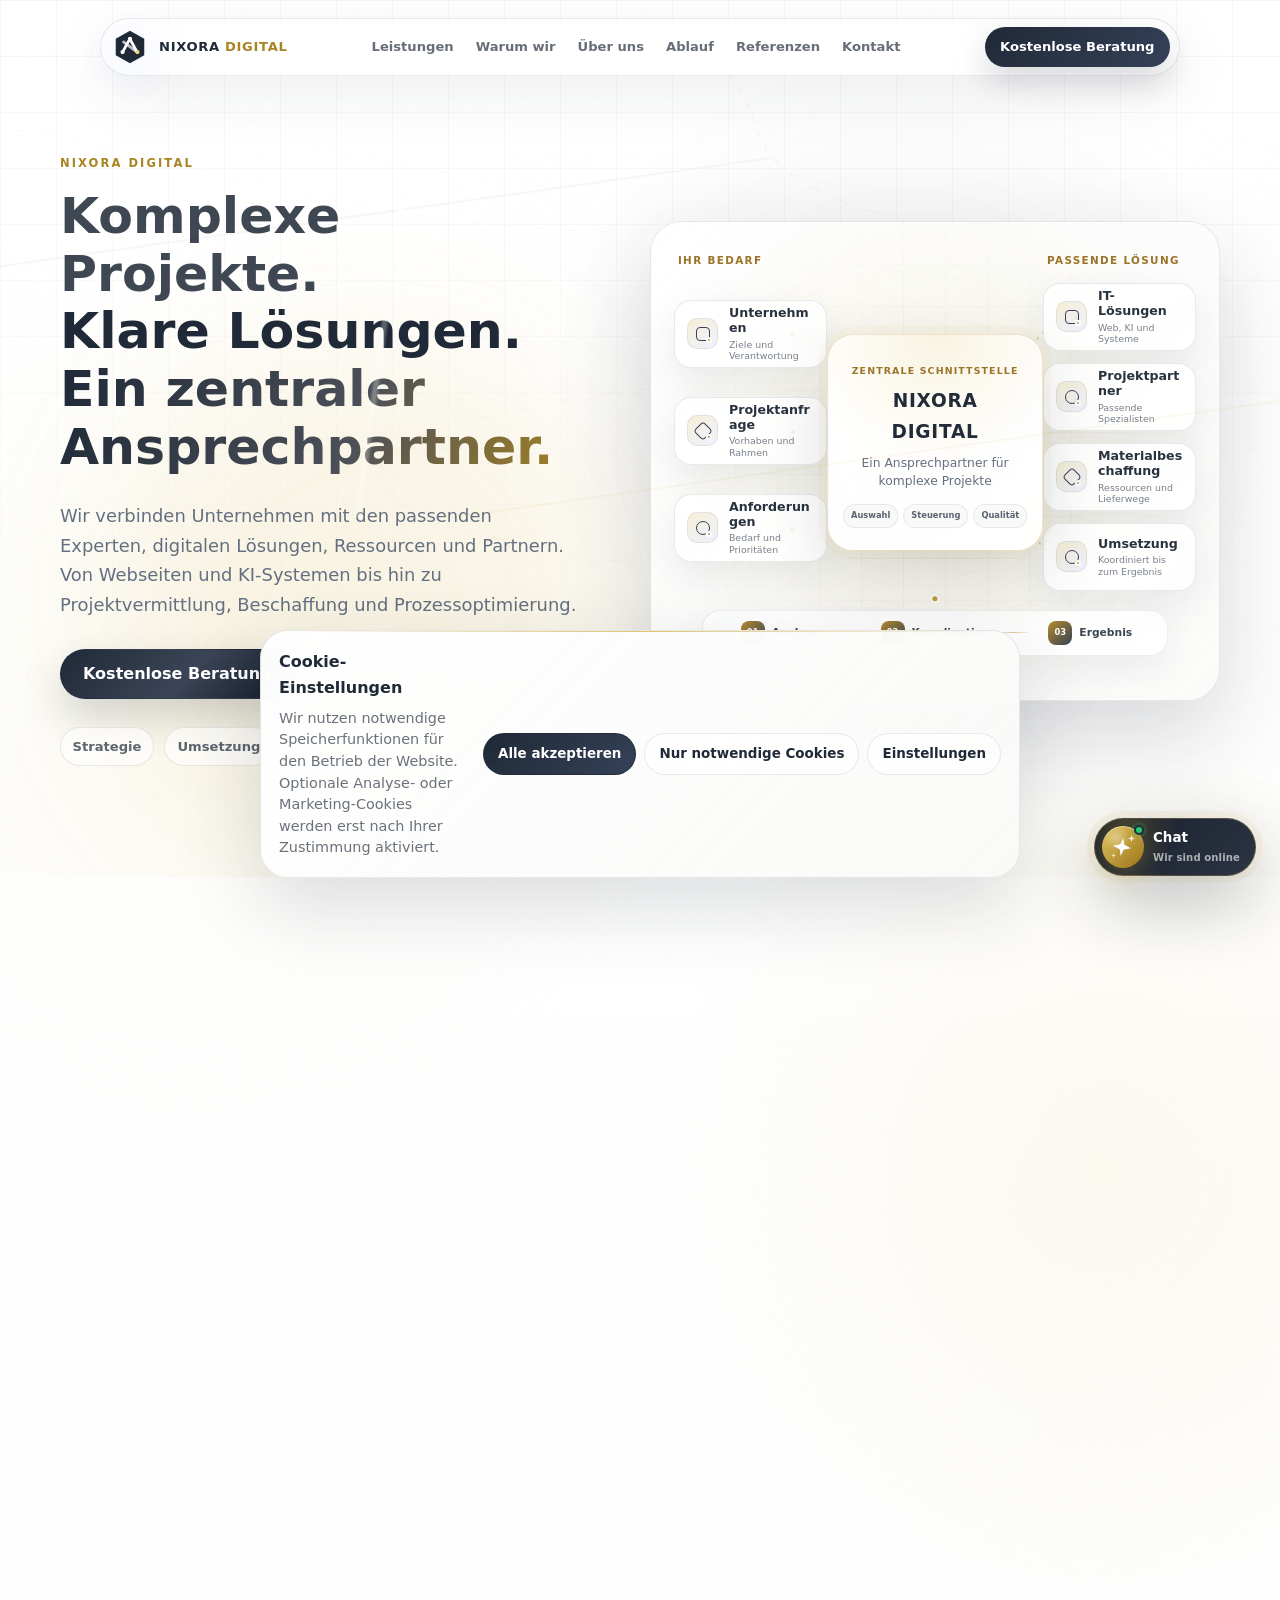
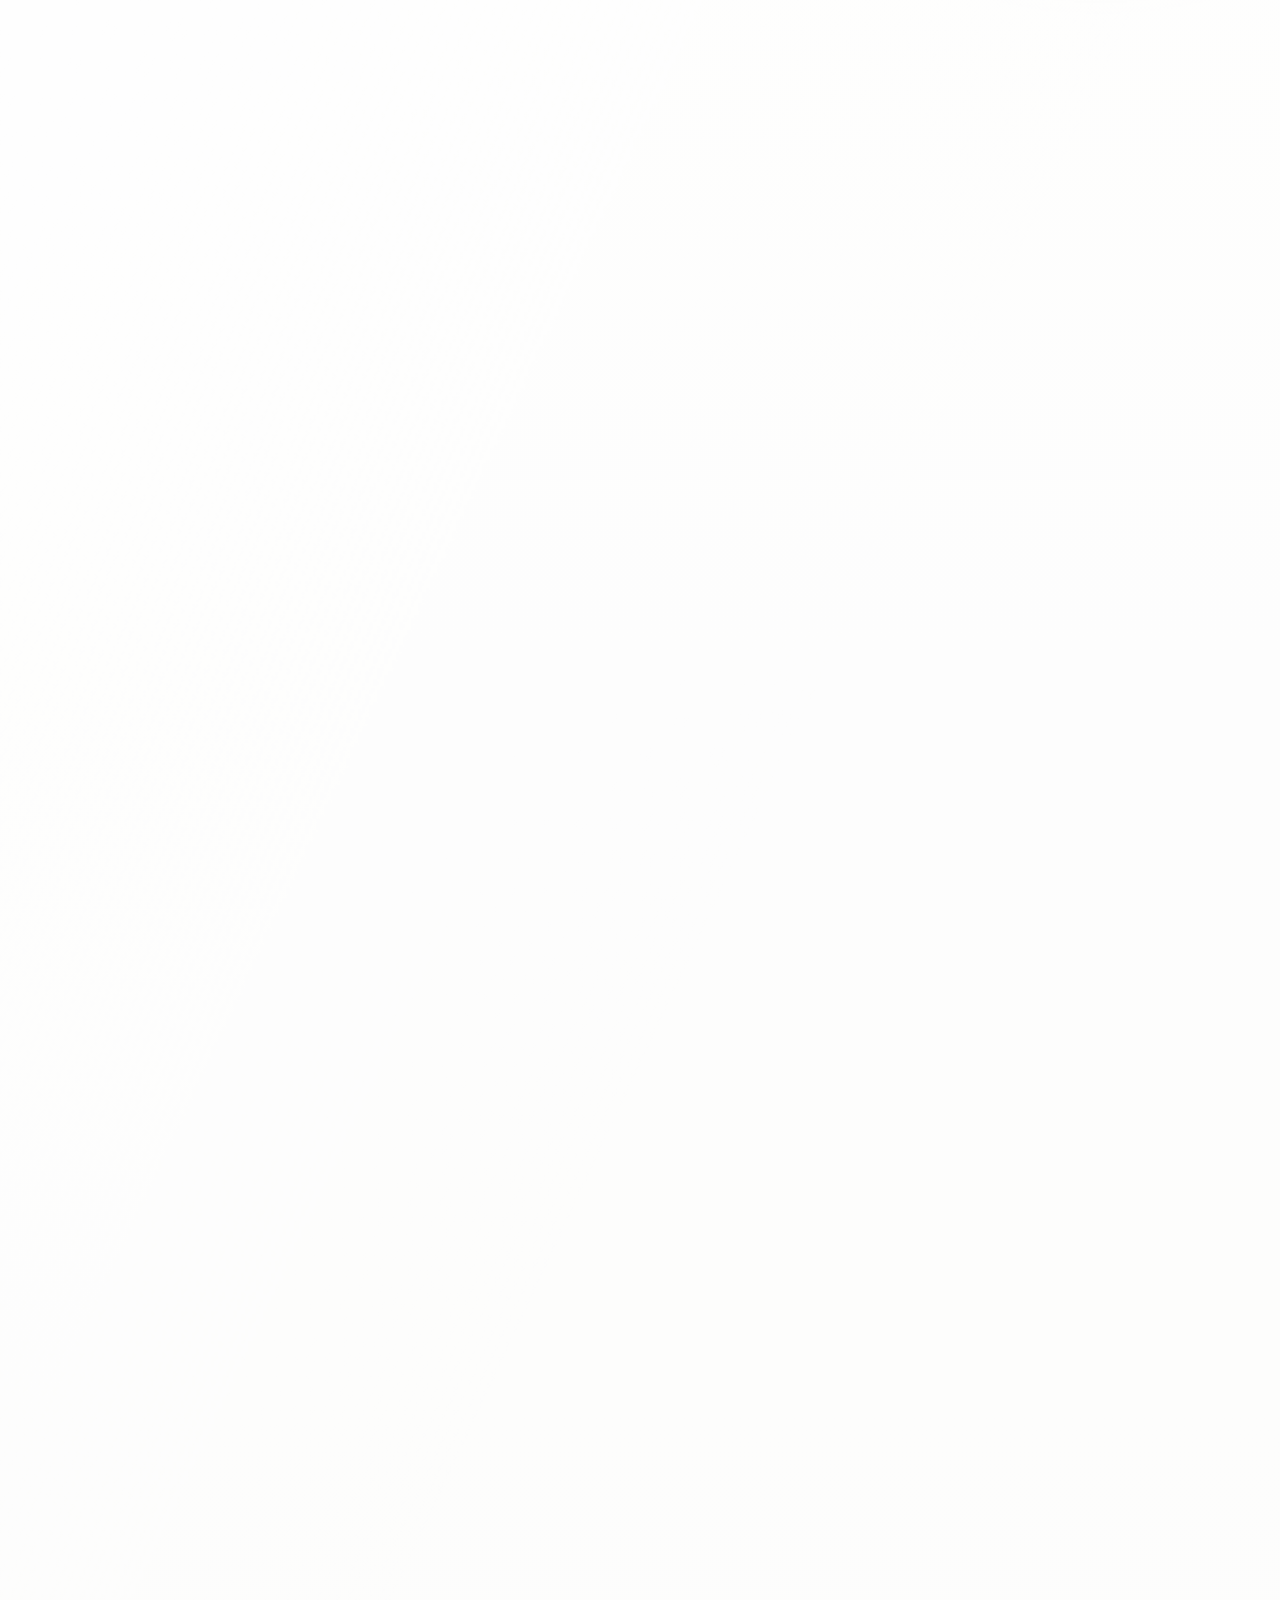
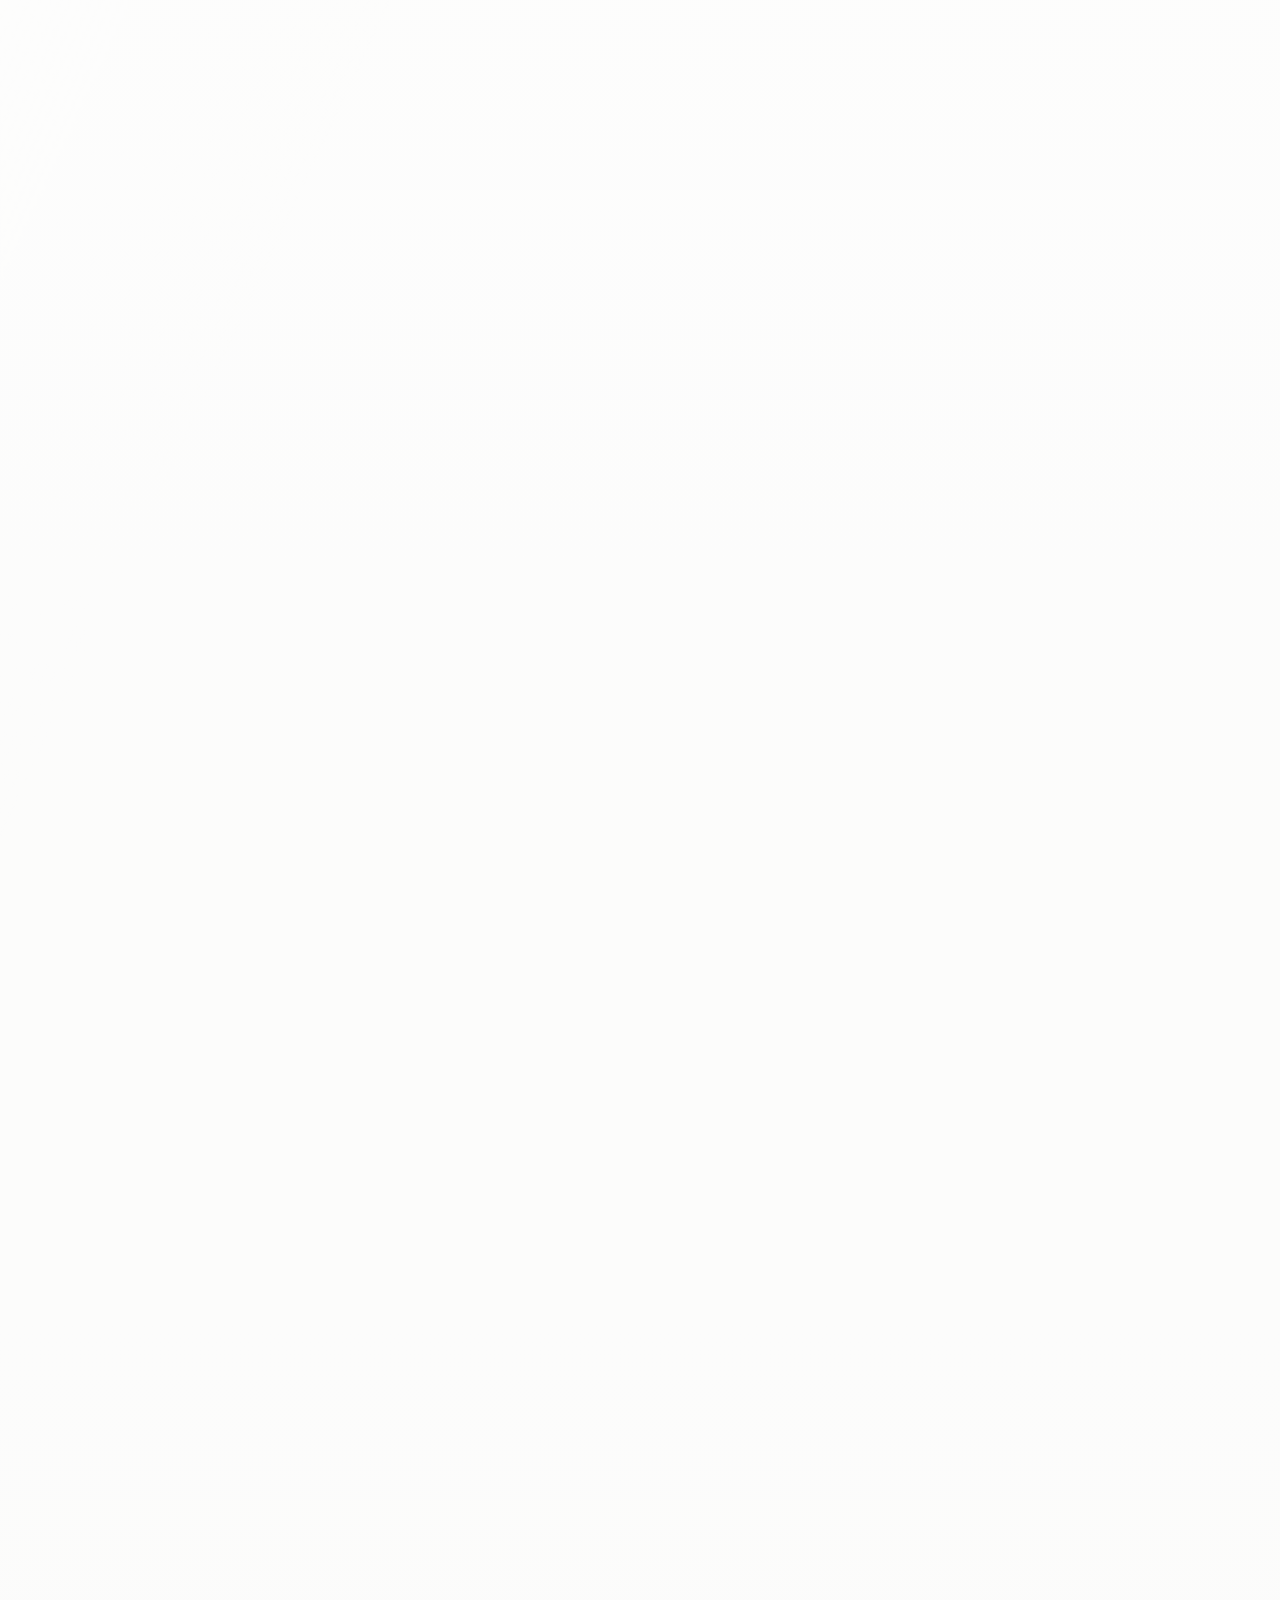
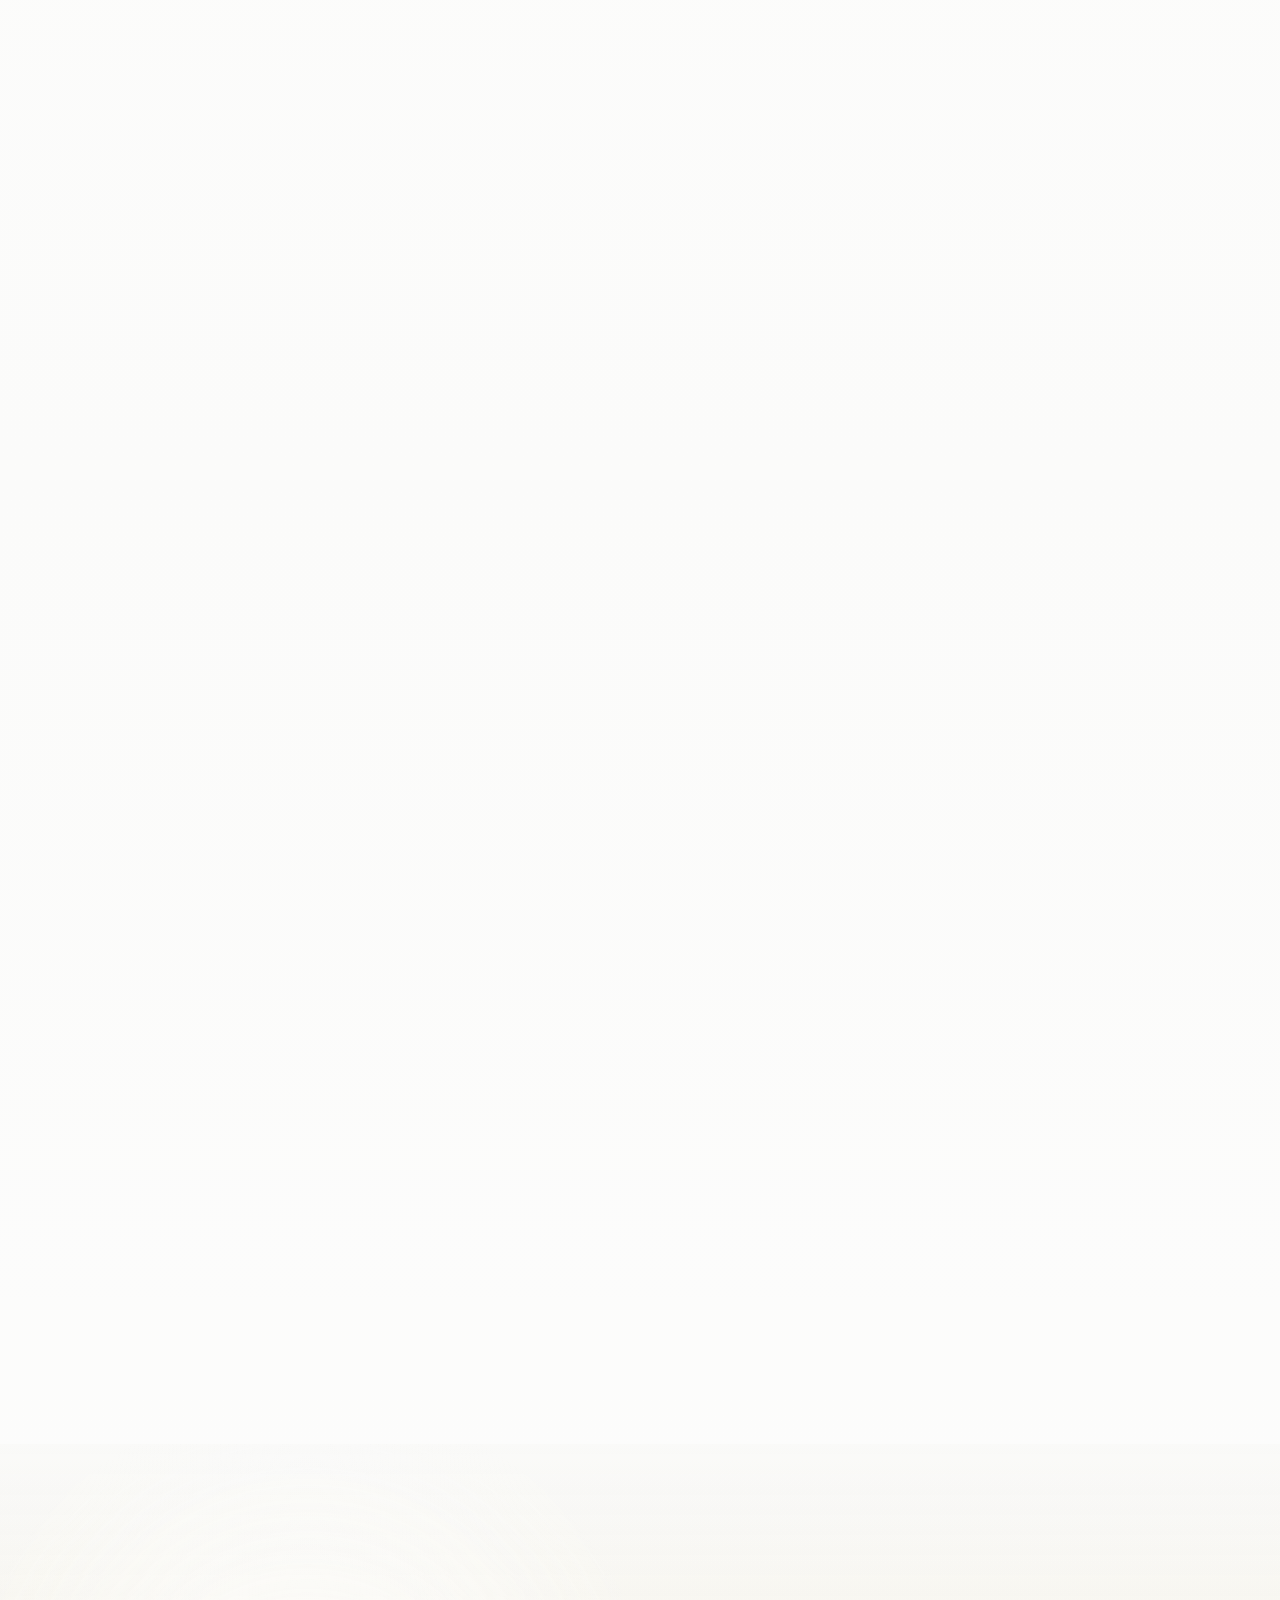
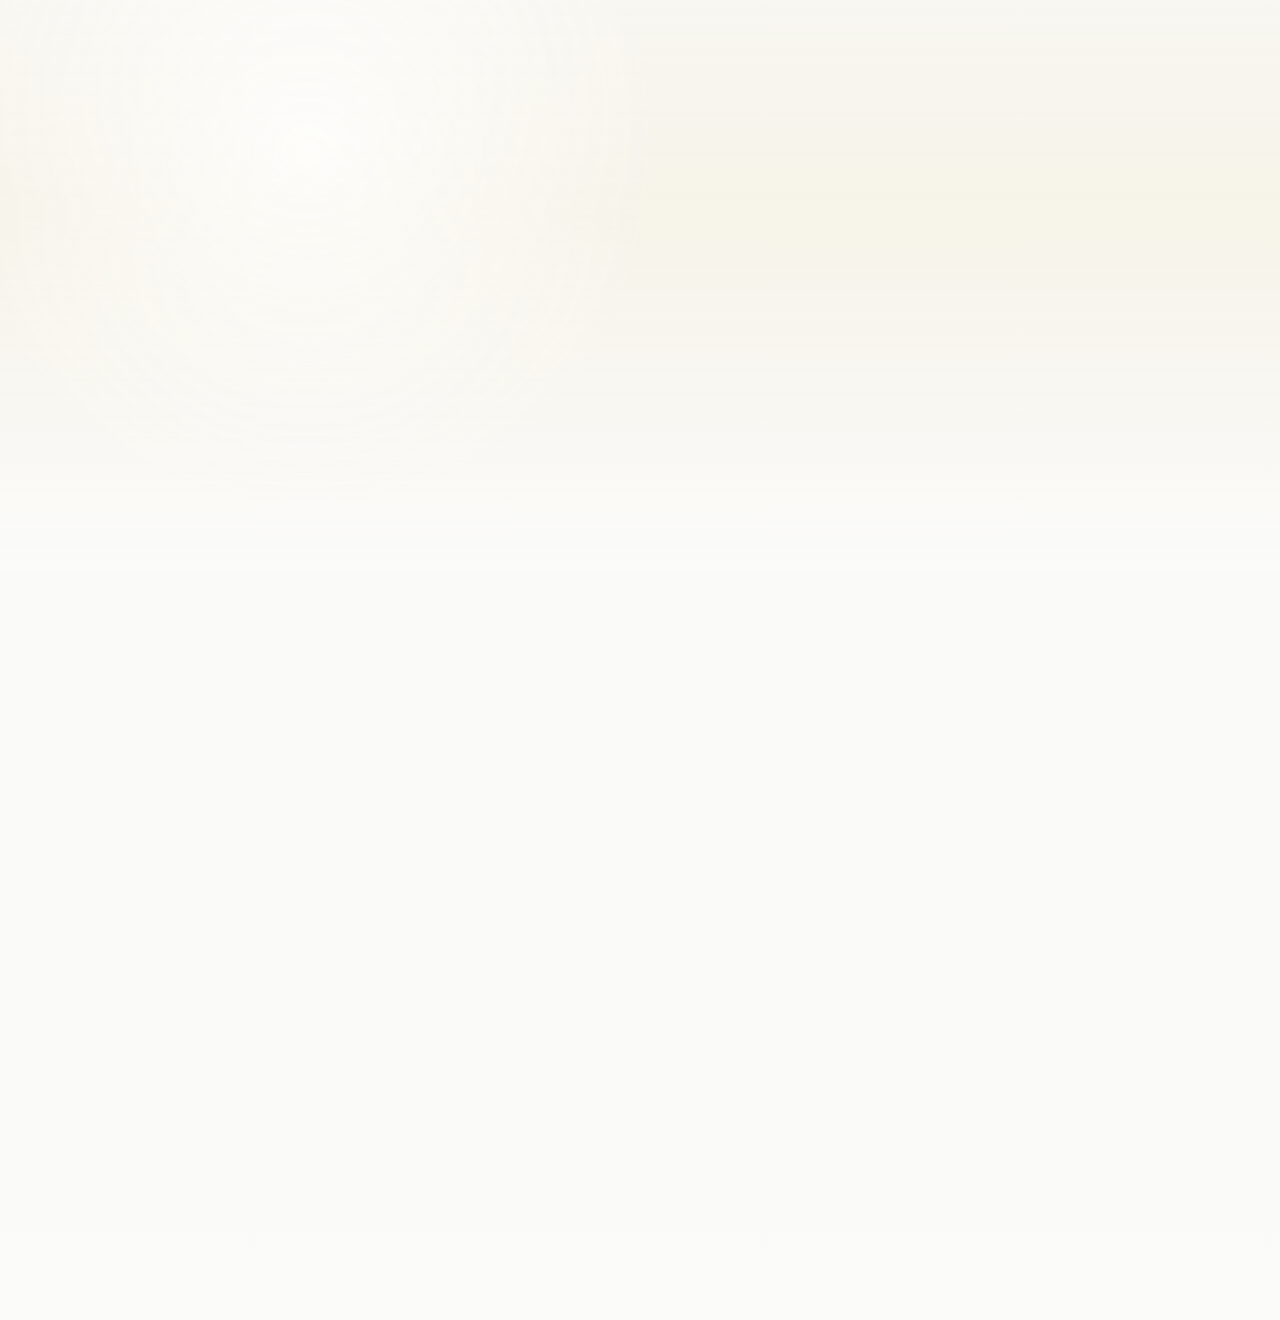
==== commit 0d275ab3: "Add files via upload" ====
--- a/index.html
+++ b/index.html
@@ -5,18 +5,18 @@
     <meta name="viewport" content="width=device-width, initial-scale=1.0" />
     <meta
       name="description"
-      content="NIXORA DIGITAL entwickelt Premium-Webseiten, KI-Chatbots, Automatisierungen, CRM-Systeme und E-Mail-Prozesse fuer moderne Unternehmen."
+      content="NIXORA DIGITAL koordiniert digitale und operative Projekte, vermittelt passende Experten und organisiert Lösungen, Partner und Ressourcen für moderne Unternehmen."
     />
     <meta
       name="keywords"
-      content="NIXORA DIGITAL, digitale Loesungen, Webseiten, KI Chatbots, Automatisierung, CRM, E-Mail Prozesse"
+      content="NIXORA DIGITAL, Projektvermittlung, Projektkoordination, digitale Lösungen, Webseiten, KI-Systeme, Automatisierung, CRM, Materialbeschaffung, Prozessoptimierung, Partnernetzwerk"
     />
     <meta name="theme-color" content="#ffffff" />
     <script>
       if ("scrollRestoration" in history) history.scrollRestoration = "manual";
       if (location.hash) history.replaceState(null, document.title, location.pathname + location.search);
     </script>
-    <title>NIXORA DIGITAL - Digitale Systeme für moderne Unternehmen</title>
+    <title>NIXORA DIGITAL - Lösungen, Partner und Projektkoordination</title>
     <link rel="stylesheet" href="styles.css" />
   </head>
   <body>
@@ -124,12 +124,13 @@
           <div class="hero-copy reveal">
             <p class="eyebrow">NIXORA DIGITAL</p>
             <h1 id="hero-title">
-              <span>Digitalisierung,</span>
-              <span>die messbare Ergebnisse liefert.</span>
+              <span>Komplexe Projekte.</span>
+              <span>Klare Lösungen.</span>
+              <span>Ein zentraler Ansprechpartner.</span>
             </h1>
             <p class="hero-subtitle">
-              Wir entwickeln und koordinieren moderne Systeme aus Webseiten, KI-Chatbots, Automatisierungen,
-              CRM-Strukturen und E-Mail-Prozessen - klar, hochwertig und wachstumsorientiert.
+              Wir verbinden Unternehmen mit den passenden Experten, digitalen Lösungen, Ressourcen und Partnern.
+              Von Webseiten und KI-Systemen bis hin zu Projektvermittlung, Beschaffung und Prozessoptimierung.
             </p>
             <div class="hero-actions">
               <a class="btn btn-primary magnetic" href="#kontakt">Kostenlose Beratung</a>
@@ -143,71 +144,92 @@
             </div>
           </div>
 
-          <div class="hero-system reveal" data-parallax aria-label="Verbundenes digitales System">
-            <svg class="system-lines" viewBox="0 0 680 560" aria-hidden="true">
+          <div class="hero-system hero-coordination-hub reveal" aria-label="NIXORA DIGITAL als zentrale Schnittstelle zwischen Unternehmen und Lösungen">
+            <svg class="coordination-lines" viewBox="0 0 680 560" aria-hidden="true">
               <defs>
-                <linearGradient id="systemLine" x1="0" x2="1" y1="0" y2="1">
-                  <stop offset="0" stop-color="#FFFFFF" />
-                  <stop offset="0.58" stop-color="#D4AF37" />
-                  <stop offset="1" stop-color="#1F2937" />
+                <linearGradient id="coordinationLine" x1="0" x2="1" y1="0" y2="0">
+                  <stop offset="0" stop-color="#1F2937" stop-opacity=".18" />
+                  <stop offset=".5" stop-color="#D4AF37" stop-opacity=".7" />
+                  <stop offset="1" stop-color="#1F2937" stop-opacity=".18" />
                 </linearGradient>
               </defs>
-              <path id="heroPath1" class="flow-line l1" d="M104 126 C210 74 266 165 340 141 C450 104 495 150 580 104" />
-              <path id="heroPath2" class="flow-line l2" d="M92 296 C182 230 252 268 336 304 C452 354 472 318 594 382" />
-              <path id="heroPath3" class="flow-line l3" d="M154 436 C228 358 326 404 402 304 C472 214 514 230 612 204" />
-              <path id="heroPath4" class="flow-line l4" d="M132 128 C170 206 178 306 252 364 C338 430 440 438 556 468" />
-              <path id="heroPath5" class="flow-line l5" d="M336 142 C290 220 292 288 340 304 C420 330 430 400 404 472" />
-              <circle class="signal-dot dot-gold" r="4">
-                <animateMotion dur="5.8s" repeatCount="indefinite">
-                  <mpath href="#heroPath1" />
-                </animateMotion>
-              </circle>
-              <circle class="signal-dot dot-white" r="3.5">
-                <animateMotion dur="7.4s" repeatCount="indefinite" begin="-2s">
-                  <mpath href="#heroPath2" />
-                </animateMotion>
-              </circle>
-              <circle class="signal-dot dot-blue" r="3.2">
-                <animateMotion dur="6.8s" repeatCount="indefinite" begin="-3s">
-                  <mpath href="#heroPath4" />
-                </animateMotion>
-              </circle>
+              <g class="coordination-paths">
+                <path d="M170 128 C236 128 242 224 300 244" />
+                <path d="M170 245 L300 245" />
+                <path d="M170 362 C236 362 242 266 300 246" />
+                <path d="M380 245 C438 223 442 108 510 108" />
+                <path d="M380 245 C442 238 452 207 510 207" />
+                <path d="M380 245 C442 252 452 306 510 306" />
+                <path d="M380 245 C438 267 442 405 510 405" />
+                <path d="M340 300 L340 445" />
+              </g>
+              <g class="coordination-points">
+                <circle cx="170" cy="128" r="4" />
+                <circle cx="170" cy="245" r="4" />
+                <circle cx="170" cy="362" r="4" />
+                <circle cx="340" cy="245" r="7" />
+                <circle cx="510" cy="108" r="4" />
+                <circle cx="510" cy="207" r="4" />
+                <circle cx="510" cy="306" r="4" />
+                <circle cx="510" cy="405" r="4" />
+                <circle cx="340" cy="445" r="4" />
+              </g>
             </svg>
 
-            <div class="system-core">
-              <span class="core-pulse"></span>
-              <span class="core-orbit orbit-one"></span>
-              <span class="core-orbit orbit-two"></span>
-              <div class="core-label">
-                <span>NIXORA DIGITAL</span>
-                <strong>Premium Growth System</strong>
-              </div>
-            </div>
-
-            <article class="system-node node-web" style="--x: 10%; --y: 12%; --delay: 0s">
-              <span>01</span>
-              <strong>Webseiten</strong>
-            </article>
-            <article class="system-node node-chat" style="--x: 67%; --y: 8%; --delay: .35s">
-              <span>02</span>
-              <strong>KI-Chatbots</strong>
-            </article>
-            <article class="system-node node-auto" style="--x: 5%; --y: 54%; --delay: .7s">
-              <span>03</span>
-              <strong>Automatisierungen</strong>
-            </article>
-            <article class="system-node node-crm" style="--x: 38%; --y: 76%; --delay: 1.05s">
-              <span>04</span>
-              <strong>CRM-Systeme</strong>
-            </article>
-            <article class="system-node node-mail" style="--x: 66%; --y: 60%; --delay: 1.4s">
-              <span>05</span>
-              <strong>E-Mail-Systeme</strong>
-            </article>
-            <article class="system-node node-strategy" style="--x: 40%; --y: 22%; --delay: 1.75s">
-              <span>06</span>
-              <strong>Strategie</strong>
-            </article>
+            <div class="coordination-group coordination-client">
+              <span class="coordination-group-label">Ihr Bedarf</span>
+              <article class="coordination-card">
+                <i class="coordination-icon coordination-icon-company" aria-hidden="true"></i>
+                <div><strong>Unternehmen</strong><small>Ziele und Verantwortung</small></div>
+              </article>
+              <article class="coordination-card">
+                <i class="coordination-icon coordination-icon-project" aria-hidden="true"></i>
+                <div><strong>Projektanfrage</strong><small>Vorhaben und Rahmen</small></div>
+              </article>
+              <article class="coordination-card">
+                <i class="coordination-icon coordination-icon-requirement" aria-hidden="true"></i>
+                <div><strong>Anforderungen</strong><small>Bedarf und Prioritäten</small></div>
+              </article>
+            </div>
+
+            <article class="coordination-center">
+              <span>Zentrale Schnittstelle</span>
+              <strong>NIXORA DIGITAL</strong>
+              <p>Ein Ansprechpartner für komplexe Projekte</p>
+              <div>
+                <small>Auswahl</small>
+                <small>Steuerung</small>
+                <small>Qualität</small>
+              </div>
+            </article>
+
+            <div class="coordination-group coordination-solutions">
+              <span class="coordination-group-label">Passende Lösung</span>
+              <article class="coordination-card">
+                <i class="coordination-icon coordination-icon-it" aria-hidden="true"></i>
+                <div><strong>IT-Lösungen</strong><small>Web, KI und Systeme</small></div>
+              </article>
+              <article class="coordination-card">
+                <i class="coordination-icon coordination-icon-partner" aria-hidden="true"></i>
+                <div><strong>Projektpartner</strong><small>Passende Spezialisten</small></div>
+              </article>
+              <article class="coordination-card">
+                <i class="coordination-icon coordination-icon-material" aria-hidden="true"></i>
+                <div><strong>Materialbeschaffung</strong><small>Ressourcen und Lieferwege</small></div>
+              </article>
+              <article class="coordination-card">
+                <i class="coordination-icon coordination-icon-delivery" aria-hidden="true"></i>
+                <div><strong>Umsetzung</strong><small>Koordiniert bis zum Ergebnis</small></div>
+              </article>
+            </div>
+
+            <div class="coordination-process" aria-label="Analyse, Koordination und Ergebnis">
+              <span><i>01</i><strong>Analyse</strong></span>
+              <b aria-hidden="true"></b>
+              <span><i>02</i><strong>Koordination</strong></span>
+              <b aria-hidden="true"></b>
+              <span><i>03</i><strong>Ergebnis</strong></span>
+            </div>
           </div>
         </div>
       </section>
@@ -250,20 +272,41 @@
               <p>Strukturierte Pipelines, saubere Kundendaten und klare nächste Schritte.</p>
               <span class="service-detail-hint">Details ansehen <i aria-hidden="true">→</i></span>
             </article>
-            <article class="service-card reveal">
+            <article class="service-card reveal service-card-clickable" role="button" tabindex="0" aria-haspopup="dialog" data-service-modal="email">
               <span class="service-icon icon-mail" aria-hidden="true"></span>
               <h3>E-Mail-Prozesse</h3>
               <p>Automatische Kontaktprozesse, Follow-ups und intelligente Benachrichtigungen.</p>
-            </article>
-            <article class="service-card reveal">
+              <span class="service-detail-hint">Details ansehen <i aria-hidden="true">→</i></span>
+            </article>
+            <article class="service-card reveal service-card-clickable" role="button" tabindex="0" aria-haspopup="dialog" data-service-modal="consulting">
               <span class="service-icon icon-consult" aria-hidden="true"></span>
               <h3>Digitale Beratung</h3>
               <p>Klarheit darüber, welche digitale Lösung wirklich Wirkung entfaltet.</p>
-            </article>
-            <article class="service-card service-wide reveal">
+              <span class="service-detail-hint">Details ansehen <i aria-hidden="true">→</i></span>
+            </article>
+            <article class="service-card reveal service-card-clickable" role="button" tabindex="0" aria-haspopup="dialog" data-service-modal="projects">
               <span class="service-icon icon-project" aria-hidden="true"></span>
               <h3>Projektvermittlung</h3>
-              <p>Wir koordinieren passende Experten und halten Strategie, Qualität und Ergebnis zusammen.</p>
+              <p>Wir koordinieren passende Spezialisten und sorgen für eine effiziente Umsetzung komplexer Projekte.</p>
+              <span class="service-detail-hint">Details ansehen <i aria-hidden="true">→</i></span>
+            </article>
+            <article class="service-card reveal service-card-clickable" role="button" tabindex="0" aria-haspopup="dialog" data-service-modal="procurement">
+              <span class="service-icon icon-material" aria-hidden="true"></span>
+              <h3>Materialbeschaffung</h3>
+              <p>Zugang zu Materialien, Ressourcen und Lieferketten für unterschiedliche Projekte und Branchen.</p>
+              <span class="service-detail-hint">Details ansehen <i aria-hidden="true">→</i></span>
+            </article>
+            <article class="service-card service-card-half reveal service-card-clickable" role="button" tabindex="0" aria-haspopup="dialog" data-service-modal="optimization">
+              <span class="service-icon icon-process" aria-hidden="true"></span>
+              <h3>Prozessoptimierung</h3>
+              <p>Bestehende Abläufe analysieren, vereinfachen und wirtschaftlicher gestalten.</p>
+              <span class="service-detail-hint">Details ansehen <i aria-hidden="true">→</i></span>
+            </article>
+            <article class="service-card service-card-half reveal service-card-clickable" role="button" tabindex="0" aria-haspopup="dialog" data-service-modal="network">
+              <span class="service-icon icon-network" aria-hidden="true"></span>
+              <h3>Partnernetzwerk</h3>
+              <p>Geprüfte Experten und Unternehmen für digitale, technische und operative Projekte.</p>
+              <span class="service-detail-hint">Details ansehen <i aria-hidden="true">→</i></span>
             </article>
           </div>
         </div>
@@ -273,7 +316,8 @@
         <div class="container">
           <div class="section-heading center reveal">
             <p class="eyebrow">Warum wir</p>
-            <h2 id="why-title">Ruhige Exzellenz. Klare Wirkung.</h2>
+            <h2 id="why-title">Wir denken nicht in Einzelleistungen, sondern in Lösungen.</h2>
+            <p>Ob digitale Systeme, Projektpartner, Ressourcen oder Prozessoptimierungen – wir koordinieren die richtigen Bausteine für nachhaltige Ergebnisse.</p>
           </div>
 
           <div class="metric-grid">
@@ -415,6 +459,13 @@
           <div class="section-heading reveal">
             <p class="eyebrow">Referenzen</p>
             <h2 id="references-title">Case Studies, die Vertrauen sichtbar machen.</h2>
+            <div class="reference-categories" aria-label="Projektkategorien">
+              <span>Digitalisierung</span>
+              <span>Projektkoordination</span>
+              <span>Prozessoptimierung</span>
+              <span>Beschaffung</span>
+              <span>Partnervermittlung</span>
+            </div>
           </div>
 
           <div class="case-grid">
@@ -581,6 +632,9 @@
                 <option>E-Mail-Prozesse</option>
                 <option>Digitale Beratung</option>
                 <option>Projektvermittlung</option>
+                <option>Materialbeschaffung</option>
+                <option>Prozessoptimierung</option>
+                <option>Partnernetzwerk</option>
               </select>
               <small>Bitte wählen Sie eine Leistung aus.</small>
             </div>
--- a/styles.css
+++ b/styles.css
@@ -228,6 +228,139 @@
   box-shadow: 0 0 0 4px rgba(193, 152, 61, 0.1);
 }
 
+.solution-example {
+  min-height: 500px;
+}
+
+.solution-description {
+  margin-top: 0 !important;
+}
+
+.solution-list-title {
+  margin-top: 20px;
+  color: #27313d;
+  font-size: 0.78rem;
+  letter-spacing: 0.08em;
+  text-transform: uppercase;
+}
+
+.solution-visual {
+  position: relative;
+  min-height: 500px;
+  overflow: hidden;
+  background:
+    radial-gradient(circle at 50% 50%, rgba(212, 175, 55, 0.15), transparent 35%),
+    linear-gradient(rgba(31, 41, 55, 0.045) 1px, transparent 1px),
+    linear-gradient(90deg, rgba(31, 41, 55, 0.045) 1px, transparent 1px),
+    linear-gradient(145deg, #fbfaf6, #eef0f2);
+  background-size: auto, 28px 28px, 28px 28px, auto;
+}
+
+.solution-visual svg {
+  position: absolute;
+  inset: 0;
+  width: 100%;
+  height: 100%;
+  fill: none;
+  stroke: rgba(166, 126, 38, 0.4);
+  stroke-width: 1.2;
+  stroke-dasharray: 4 7;
+}
+
+.solution-visual-label {
+  position: absolute;
+  top: 24px;
+  left: 25px;
+  color: #987124;
+  font-size: 0.68rem;
+  font-weight: 820;
+  letter-spacing: 0.13em;
+  text-transform: uppercase;
+}
+
+.solution-hub,
+.solution-node {
+  position: absolute;
+  z-index: 2;
+  border: 1px solid rgba(31, 41, 55, 0.1);
+  background: rgba(255, 255, 255, 0.9);
+  box-shadow: 0 18px 45px rgba(31, 41, 55, 0.11);
+}
+
+.solution-hub {
+  top: 50%;
+  left: 50%;
+  display: grid;
+  width: 158px;
+  min-height: 126px;
+  place-items: center;
+  align-content: center;
+  border-radius: 24px;
+  transform: translate(-50%, -50%);
+  text-align: center;
+}
+
+.solution-hub i,
+.solution-node i {
+  border-radius: 50%;
+  background: linear-gradient(135deg, var(--gold), var(--blue));
+}
+
+.solution-hub i {
+  width: 22px;
+  height: 22px;
+  margin-bottom: 8px;
+  box-shadow: 0 0 0 8px rgba(212, 175, 55, 0.1);
+}
+
+.solution-hub strong {
+  color: #27313d;
+  font-size: 0.9rem;
+  letter-spacing: 0.08em;
+}
+
+.solution-hub small {
+  margin-top: 3px;
+  color: #747c87;
+  font-size: 0.65rem;
+}
+
+.solution-node {
+  display: flex;
+  width: 164px;
+  min-height: 62px;
+  align-items: center;
+  gap: 9px;
+  border-radius: 16px;
+  padding: 11px 13px;
+  color: #3d4652;
+  font-size: 0.72rem;
+  font-weight: 760;
+  line-height: 1.25;
+}
+
+.solution-node i {
+  flex: 0 0 10px;
+  width: 10px;
+  height: 10px;
+}
+
+.solution-node-a {
+  top: 12%;
+  left: 8%;
+}
+
+.solution-node-b {
+  top: 12%;
+  right: 8%;
+}
+
+.solution-node-c {
+  bottom: 7%;
+  left: 50%;
+  transform: translateX(-50%);
+}
+
 .website-mockups,
 .workflow-canvas {
   position: relative;
@@ -243,9 +376,15 @@
   background-size: auto, 24px 24px, 24px 24px;
 }
 
+.website-mockups {
+  gap: 3%;
+  padding: 22px;
+}
+
 .desktop-mockup {
   position: relative;
-  width: 84%;
+  flex: 0 0 78%;
+  width: 78%;
   padding: 7px;
   border-radius: 13px;
   background: #252b34;
@@ -282,6 +421,48 @@
   object-fit: contain;
   border-radius: 7px;
   background: #f7f7f5;
+}
+
+.mobile-mockup {
+  position: relative;
+  flex: 0 0 18%;
+  width: 18%;
+  aspect-ratio: 9 / 18;
+  overflow: hidden;
+  border: clamp(4px, 0.55vw, 7px) solid #252b34;
+  border-radius: clamp(14px, 1.7vw, 22px);
+  background: #f7f7f5;
+  box-shadow: 0 20px 46px rgba(31, 35, 42, 0.2);
+}
+
+.mobile-mockup > img {
+  display: block;
+  width: 100%;
+  height: 100%;
+  object-fit: cover;
+  object-position: top center;
+}
+
+.mobile-mockup-speaker,
+.mobile-mockup-home {
+  position: absolute;
+  z-index: 1;
+  left: 50%;
+  border-radius: 999px;
+  background: #252b34;
+  transform: translateX(-50%);
+}
+
+.mobile-mockup-speaker {
+  top: 4px;
+  width: 34%;
+  height: clamp(3px, 0.42vw, 5px);
+}
+
+.mobile-mockup-home {
+  bottom: 4px;
+  width: 28%;
+  height: clamp(2px, 0.34vw, 4px);
 }
 
 .website-ui {
@@ -459,97 +640,6 @@
 
 .mockup-overlay span { font-size: 0.55rem; opacity: 0.72; }
 .mockup-overlay strong { margin-top: 3px; font-size: 0.9rem; }
-
-.phone-mockup {
-  position: absolute;
-  right: 5%;
-  bottom: 7%;
-  width: 21%;
-  min-width: 88px;
-  padding: 5px;
-  border: 2px solid #232933;
-  border-radius: 17px;
-  background: #232933;
-  box-shadow: 0 17px 36px rgba(31, 35, 42, 0.29);
-  transform: rotate(2deg);
-}
-
-.phone-mockup > span {
-  display: block;
-  width: 27%;
-  height: 3px;
-  margin: 1px auto 5px;
-  border-radius: 4px;
-  background: rgba(255, 255, 255, 0.38);
-}
-
-.phone-mockup img {
-  display: block;
-  width: 100%;
-  aspect-ratio: 9 / 16;
-  object-fit: cover;
-  object-position: 72% center;
-  border-radius: 11px;
-}
-
-.phone-ui {
-  min-height: 154px;
-  padding: 12px 9px;
-  border-radius: 11px;
-  color: #27313d;
-  background:
-    radial-gradient(circle at 80% 20%, var(--preview-accent-soft), transparent 42%),
-    #fff;
-}
-
-.phone-ui strong,
-.phone-ui h4,
-.phone-ui small,
-.phone-ui b {
-  display: block;
-}
-
-.phone-ui strong {
-  color: var(--preview-accent);
-  font-size: 0.42rem;
-  letter-spacing: 0.04em;
-  text-transform: uppercase;
-}
-
-.phone-ui i {
-  display: block;
-  height: 50px;
-  margin: 9px 0;
-  border-radius: 7px;
-  background: linear-gradient(145deg, var(--preview-accent-soft), #eef0f2);
-}
-
-.phone-ui h4 {
-  margin: 0;
-  font-size: 0.58rem;
-  line-height: 1.15;
-}
-
-.phone-ui small {
-  margin-top: 4px;
-  color: #838a94;
-  font-size: 0.38rem;
-}
-
-.phone-ui b {
-  margin-top: 8px;
-  border-radius: 999px;
-  padding: 5px;
-  color: #fff;
-  background: #293340;
-  font-size: 0.39rem;
-  text-align: center;
-}
-
-.phone-ui-heating { --preview-accent: #be8b31; --preview-accent-soft: rgba(212, 175, 55, 0.22); }
-.phone-ui-estate { --preview-accent: #596a7c; --preview-accent-soft: rgba(91, 127, 255, 0.16); }
-.phone-ui-roofing { --preview-accent: #8e6549; --preview-accent-soft: rgba(142, 101, 73, 0.18); }
-.phone-ui-fitness { --preview-accent: #3e665d; --preview-accent-soft: rgba(62, 102, 93, 0.18); }
 
 .example-chat-window,
 .crm-dashboard {
@@ -855,6 +945,29 @@
 
   .service-example-copy {
     padding: 25px 22px 28px;
+  }
+
+  .solution-visual {
+    min-height: 440px;
+  }
+
+  .solution-node {
+    width: calc(50% - 38px);
+    min-height: 58px;
+    padding: 9px 10px;
+    font-size: 0.64rem;
+  }
+
+  .solution-node-a {
+    left: 7%;
+  }
+
+  .solution-node-b {
+    right: 7%;
+  }
+
+  .solution-node-c {
+    width: min(66%, 210px);
   }
 }
 
@@ -1623,6 +1736,326 @@
   font-size: 0.95rem;
 }
 
+.hero-network-expanded::after {
+  display: none;
+}
+
+.hero-network-expanded .flow-line {
+  stroke-dasharray: 3 8;
+  stroke-width: 1.6;
+  opacity: 0.58;
+  filter: none;
+  animation: none;
+}
+
+.hero-network-expanded .network-junctions {
+  fill: #c49a38;
+  stroke: rgba(255, 255, 255, 0.9);
+  stroke-width: 2;
+}
+
+.hero-network-expanded .system-core {
+  width: 174px;
+  height: 174px;
+}
+
+.hero-network-expanded .core-label {
+  width: 158px;
+  padding: 20px 14px;
+  border-color: rgba(193, 152, 61, 0.24);
+  box-shadow: 0 24px 64px rgba(31, 41, 55, 0.15), 0 0 0 7px rgba(212, 175, 55, 0.06);
+}
+
+.hero-network-expanded .system-node {
+  display: flex;
+  width: 25%;
+  min-height: 58px;
+  min-width: 0;
+  align-items: center;
+  gap: 9px;
+  padding: 11px;
+  border-radius: 16px;
+  animation: none;
+  backdrop-filter: blur(12px);
+}
+
+.hero-network-expanded .system-node span {
+  flex: 0 0 29px;
+  width: 29px;
+  height: 29px;
+  margin: 0;
+  border-radius: 9px;
+  font-size: 0.62rem;
+}
+
+.hero-network-expanded .system-node strong {
+  hyphens: auto;
+  overflow-wrap: normal;
+  word-break: normal;
+  font-size: 0.76rem;
+  line-height: 1.18;
+}
+
+.hero-coordination-hub::after {
+  display: none;
+}
+
+.hero-coordination-hub {
+  min-height: 480px;
+}
+
+.coordination-lines {
+  position: absolute;
+  inset: 0;
+  z-index: 1;
+  width: 100%;
+  height: 100%;
+  fill: none;
+  pointer-events: none;
+}
+
+.coordination-paths {
+  stroke: url(#coordinationLine);
+  stroke-width: 1.4;
+  stroke-dasharray: 3 7;
+}
+
+.coordination-points {
+  fill: #c49a38;
+  stroke: rgba(255, 255, 255, 0.94);
+  stroke-width: 2;
+}
+
+.coordination-group {
+  position: absolute;
+  z-index: 3;
+  display: grid;
+  gap: 12px;
+}
+
+.coordination-client {
+  top: 30px;
+  left: 4%;
+  width: 27%;
+  height: 310px;
+}
+
+.coordination-solutions {
+  top: 30px;
+  right: 4%;
+  width: 27%;
+  height: 310px;
+}
+
+.coordination-group-label {
+  margin: 0 4px 2px;
+  color: #9b7427;
+  font-size: 0.65rem;
+  font-weight: 850;
+  letter-spacing: 0.13em;
+  text-transform: uppercase;
+}
+
+.coordination-card {
+  display: flex;
+  width: 100%;
+  min-height: 0;
+  min-width: 0;
+  align-items: center;
+  gap: 11px;
+  border: 1px solid rgba(31, 41, 55, 0.1);
+  border-radius: 17px;
+  padding: 11px 12px;
+  background: rgba(255, 255, 255, 0.9);
+  box-shadow: 0 15px 38px rgba(31, 41, 55, 0.09);
+}
+
+.coordination-card > div {
+  min-width: 0;
+}
+
+.coordination-card strong,
+.coordination-card small {
+  display: block;
+}
+
+.coordination-card strong {
+  color: #293340;
+  overflow-wrap: anywhere;
+  font-size: 0.79rem;
+  line-height: 1.2;
+}
+
+.coordination-card small {
+  margin-top: 3px;
+  color: #7a818c;
+  font-size: 0.59rem;
+  line-height: 1.25;
+}
+
+.coordination-icon {
+  position: relative;
+  flex: 0 0 31px;
+  width: 31px;
+  height: 31px;
+  border: 1px solid rgba(31, 41, 55, 0.08);
+  border-radius: 10px;
+  background: linear-gradient(145deg, rgba(212, 175, 55, 0.2), rgba(91, 127, 255, 0.1));
+}
+
+.coordination-icon::before,
+.coordination-icon::after {
+  content: "";
+  position: absolute;
+  box-sizing: border-box;
+}
+
+.coordination-icon::before {
+  top: 8px;
+  left: 8px;
+  width: 14px;
+  height: 14px;
+  border: 1.5px solid #354158;
+  border-radius: 4px;
+}
+
+.coordination-icon::after {
+  right: 5px;
+  bottom: 5px;
+  width: 6px;
+  height: 6px;
+  border: 2px solid #fff;
+  border-radius: 50%;
+  background: #c49a38;
+}
+
+.coordination-icon-partner::before,
+.coordination-icon-requirement::before,
+.coordination-icon-delivery::before {
+  border-radius: 50%;
+}
+
+.coordination-icon-material::before,
+.coordination-icon-project::before {
+  transform: rotate(45deg);
+}
+
+.coordination-center {
+  position: absolute;
+  top: 112px;
+  left: 50%;
+  z-index: 4;
+  width: 38%;
+  min-height: 190px;
+  border: 1px solid rgba(193, 152, 61, 0.28);
+  border-radius: 26px;
+  padding: 28px 20px 22px;
+  background:
+    radial-gradient(circle at 50% 0%, rgba(212, 175, 55, 0.15), transparent 55%),
+    rgba(255, 255, 255, 0.96);
+  box-shadow: 0 25px 66px rgba(31, 41, 55, 0.16), 0 0 0 8px rgba(212, 175, 55, 0.05);
+  transform: translateX(-50%);
+  text-align: center;
+}
+
+.coordination-center > span {
+  display: block;
+  margin-bottom: 8px;
+  color: #9b7427;
+  font-size: 0.59rem;
+  font-weight: 850;
+  letter-spacing: 0.12em;
+  text-transform: uppercase;
+}
+
+.coordination-center > strong {
+  display: block;
+  color: #222c39;
+  font-size: 1.16rem;
+  letter-spacing: 0.04em;
+}
+
+.coordination-center p {
+  margin: 8px auto 14px;
+  color: #65707d;
+  font-size: 0.77rem;
+  line-height: 1.42;
+}
+
+.coordination-center div {
+  display: flex;
+  justify-content: center;
+  gap: 5px;
+}
+
+.coordination-center small {
+  border: 1px solid rgba(31, 41, 55, 0.08);
+  border-radius: 999px;
+  padding: 4px 7px;
+  color: #596270;
+  background: rgba(248, 248, 246, 0.86);
+  font-size: 0.52rem;
+  font-weight: 720;
+}
+
+.coordination-process {
+  position: absolute;
+  right: 9%;
+  bottom: 44px;
+  left: 9%;
+  z-index: 3;
+  display: grid;
+  grid-template-columns: 1fr 30px 1fr 30px 1fr;
+  align-items: center;
+  border: 1px solid rgba(31, 41, 55, 0.08);
+  border-radius: 18px;
+  padding: 10px 14px;
+  background: rgba(255, 255, 255, 0.84);
+  box-shadow: 0 14px 36px rgba(31, 41, 55, 0.07);
+}
+
+@media (min-width: 821px) {
+  .coordination-client {
+    grid-template-rows: auto repeat(3, 68px);
+    align-content: space-between;
+  }
+
+  .coordination-solutions {
+    grid-template-rows: auto repeat(4, 68px);
+    align-content: space-between;
+  }
+}
+
+.coordination-process span {
+  display: flex;
+  align-items: center;
+  justify-content: center;
+  gap: 7px;
+}
+
+.coordination-process i {
+  display: grid;
+  width: 24px;
+  height: 24px;
+  place-items: center;
+  border-radius: 8px;
+  color: #fff;
+  background: linear-gradient(135deg, #b78d2c, #354158);
+  font-size: 0.52rem;
+  font-style: normal;
+  font-weight: 850;
+}
+
+.coordination-process strong {
+  color: #3c4652;
+  font-size: 0.67rem;
+}
+
+.coordination-process b {
+  height: 1px;
+  background: linear-gradient(90deg, rgba(31, 41, 55, 0.08), rgba(193, 152, 61, 0.5), rgba(31, 41, 55, 0.08));
+}
+
 .section {
   position: relative;
   padding: 112px 0;
@@ -1740,6 +2173,16 @@
   transition: transform 240ms ease, box-shadow 240ms ease, border-color 240ms ease, background 240ms ease;
 }
 
+.service-card-half {
+  grid-column: span 6;
+}
+
+@media (min-width: 821px) {
+  .service-card-half {
+    min-height: 278px;
+  }
+}
+
 .service-card::before,
 .case-card::before {
   content: "";
@@ -1772,15 +2215,6 @@
 .case-card strong {
   position: relative;
   z-index: 1;
-}
-
-.service-wide {
-  grid-column: span 4;
-}
-
-.service-card:nth-child(5),
-.service-card:nth-child(6) {
-  grid-column: span 4;
 }
 
 .service-icon {
@@ -1951,6 +2385,53 @@
   transform: rotate(18deg);
 }
 
+.icon-material::before {
+  width: 25px;
+  height: 22px;
+  border: 2px solid var(--blue);
+  border-radius: 5px;
+}
+
+.icon-material::after {
+  width: 13px;
+  height: 13px;
+  border-right: 2px solid var(--gold);
+  border-bottom: 2px solid var(--gold);
+  transform: translateY(-7px) rotate(45deg);
+}
+
+.icon-process::before {
+  width: 8px;
+  height: 8px;
+  border-radius: 50%;
+  background: var(--blue);
+  box-shadow: 18px 0 0 var(--gold), 9px 17px 0 var(--ink);
+}
+
+.icon-process::after {
+  width: 28px;
+  height: 25px;
+  border: 2px solid rgba(31, 41, 55, 0.25);
+  border-radius: 50%;
+}
+
+.icon-network::before {
+  width: 10px;
+  height: 10px;
+  border: 2px solid var(--blue);
+  border-radius: 50%;
+  box-shadow: 16px -7px 0 -2px #fff, 16px -7px 0 0 var(--gold), 15px 11px 0 -2px #fff, 15px 11px 0 0 var(--ink);
+  transform: translateX(-7px);
+}
+
+.icon-network::after {
+  width: 25px;
+  height: 18px;
+  border-top: 2px solid rgba(31, 41, 55, 0.32);
+  border-bottom: 2px solid rgba(31, 41, 55, 0.32);
+  transform: translateX(5px) rotate(-5deg);
+}
+
 .metrics-section {
   overflow: hidden;
   background:
@@ -2407,6 +2888,24 @@
   display: grid;
   grid-template-columns: repeat(3, minmax(0, 1fr));
   gap: 16px;
+}
+
+.reference-categories {
+  display: flex;
+  flex-wrap: wrap;
+  gap: 8px;
+  margin-top: 22px;
+}
+
+.reference-categories span {
+  border: 1px solid rgba(31, 41, 55, 0.09);
+  border-radius: 999px;
+  padding: 7px 11px;
+  color: rgba(31, 41, 55, 0.72);
+  background: rgba(255, 255, 255, 0.7);
+  box-shadow: 0 8px 24px rgba(31, 41, 55, 0.05);
+  font-size: 0.75rem;
+  font-weight: 760;
 }
 
 .case-card {
@@ -4344,6 +4843,10 @@
     grid-column: auto;
   }
 
+  .service-card-half {
+    grid-column: auto;
+  }
+
   .hero {
     padding: 124px 0 76px;
   }
@@ -4709,6 +5212,69 @@
     display: none;
   }
 
+  .hero-network-expanded .system-node {
+    width: 30%;
+    gap: 5px;
+    padding: 6px;
+    border-radius: 11px;
+  }
+
+  .hero-network-expanded .system-node:nth-of-type(1),
+  .hero-network-expanded .system-node:nth-of-type(4),
+  .hero-network-expanded .system-node:nth-of-type(6) {
+    left: 2%;
+  }
+
+  .hero-network-expanded .system-node:nth-of-type(2),
+  .hero-network-expanded .system-node:nth-of-type(7),
+  .hero-network-expanded .system-node:nth-of-type(9) {
+    left: 35%;
+  }
+
+  .hero-network-expanded .system-node:nth-of-type(3),
+  .hero-network-expanded .system-node:nth-of-type(5),
+  .hero-network-expanded .system-node:nth-of-type(8) {
+    left: 68%;
+  }
+
+  .hero-network-expanded .system-node span {
+    flex-basis: 22px;
+    width: 22px;
+    height: 22px;
+    border-radius: 7px;
+    font-size: 0.5rem;
+  }
+
+  .hero-network-expanded .system-node strong {
+    display: block;
+    hyphens: auto;
+    font-size: 0.55rem;
+    line-height: 1.08;
+  }
+
+  .hero-network-expanded {
+    min-height: 450px;
+  }
+
+  .hero-network-expanded .system-core {
+    width: 116px;
+    height: 116px;
+  }
+
+  .hero-network-expanded .core-label {
+    width: 108px;
+    padding: 11px 7px;
+    border-radius: 16px;
+  }
+
+  .hero-network-expanded .core-label span {
+    font-size: 0.51rem;
+  }
+
+  .hero-network-expanded .core-label strong {
+    font-size: 0.7rem;
+  }
+
   .system-node span {
     margin-bottom: 0;
   }
@@ -4756,3 +5322,212 @@
     right: 16px;
   }
 }
+
+@media (max-width: 820px) {
+  .hero-coordination-hub {
+    min-height: 440px;
+  }
+
+  .coordination-client {
+    top: 34px;
+    left: 5%;
+    width: 26%;
+    height: 276px;
+  }
+
+  .coordination-solutions {
+    top: 22px;
+    right: 5%;
+    width: 27%;
+    height: 300px;
+  }
+
+  .coordination-group {
+    gap: 10px;
+  }
+
+  .coordination-card {
+    min-height: 61px;
+    gap: 7px;
+    border-radius: 14px;
+    padding: 8px;
+  }
+
+  .coordination-card strong {
+    font-size: 0.69rem;
+  }
+
+  .coordination-card small {
+    font-size: 0.52rem;
+  }
+
+  .coordination-icon {
+    flex-basis: 27px;
+    width: 27px;
+    height: 27px;
+  }
+
+  .coordination-icon::before {
+    top: 7px;
+    left: 7px;
+    width: 12px;
+    height: 12px;
+  }
+
+  .coordination-center {
+    top: 130px;
+    width: 37%;
+    min-height: 176px;
+    padding: 23px 13px 18px;
+    border-radius: 22px;
+  }
+
+  .coordination-center > strong {
+    font-size: 0.87rem;
+  }
+
+  .coordination-center p {
+    font-size: 0.63rem;
+  }
+
+  .coordination-center small {
+    padding: 3px 5px;
+    font-size: 0.46rem;
+  }
+
+  .coordination-process {
+    right: 7%;
+    bottom: 44px;
+    left: 7%;
+  }
+}
+
+@media (max-width: 560px) {
+  .hero-coordination-hub {
+    min-height: 410px;
+  }
+
+  .coordination-lines {
+    opacity: 0.72;
+  }
+
+  .coordination-client {
+    top: 29px;
+    left: 3%;
+    width: 28%;
+    height: 210px;
+  }
+
+  .coordination-solutions {
+    top: 21px;
+    right: 3%;
+    width: 28%;
+    height: 238px;
+  }
+
+  .coordination-group {
+    gap: 7px;
+  }
+
+  .coordination-group-label {
+    margin-left: 2px;
+    font-size: 0.48rem;
+  }
+
+  .coordination-card {
+    min-height: 53px;
+    gap: 5px;
+    border-radius: 12px;
+    padding: 6px;
+  }
+
+  .coordination-card strong {
+    hyphens: auto;
+    overflow-wrap: normal;
+    font-size: 0.57rem;
+    line-height: 1.12;
+  }
+
+  .coordination-card small {
+    display: none;
+  }
+
+  .coordination-icon {
+    flex-basis: 22px;
+    width: 22px;
+    height: 22px;
+    border-radius: 7px;
+  }
+
+  .coordination-icon::before {
+    top: 6px;
+    left: 6px;
+    width: 9px;
+    height: 9px;
+  }
+
+  .coordination-icon::after {
+    right: 3px;
+    bottom: 3px;
+    width: 5px;
+    height: 5px;
+  }
+
+  .coordination-center {
+    top: 112px;
+    width: 35%;
+    min-height: 158px;
+    padding: 20px 8px 14px;
+    border-radius: 19px;
+    box-shadow: 0 20px 48px rgba(31, 41, 55, 0.15), 0 0 0 5px rgba(212, 175, 55, 0.05);
+  }
+
+  .coordination-center > span {
+    margin-bottom: 6px;
+    font-size: 0.43rem;
+  }
+
+  .coordination-center > strong {
+    font-size: 0.78rem;
+    line-height: 1.16;
+  }
+
+  .coordination-center p {
+    margin: 7px 0 10px;
+    font-size: 0.57rem;
+    line-height: 1.3;
+  }
+
+  .coordination-center div {
+    gap: 2px;
+  }
+
+  .coordination-center small {
+    padding: 3px;
+    font-size: 0.37rem;
+  }
+
+  .coordination-process {
+    right: 5%;
+    bottom: 28px;
+    left: 5%;
+    grid-template-columns: 1fr 12px 1fr 12px 1fr;
+    border-radius: 14px;
+    padding: 8px 6px;
+  }
+
+  .coordination-process span {
+    gap: 4px;
+  }
+
+  .coordination-process i {
+    width: 19px;
+    height: 19px;
+    border-radius: 6px;
+    font-size: 0.42rem;
+  }
+
+  .coordination-process strong {
+    font-size: 0.51rem;
+  }
+}
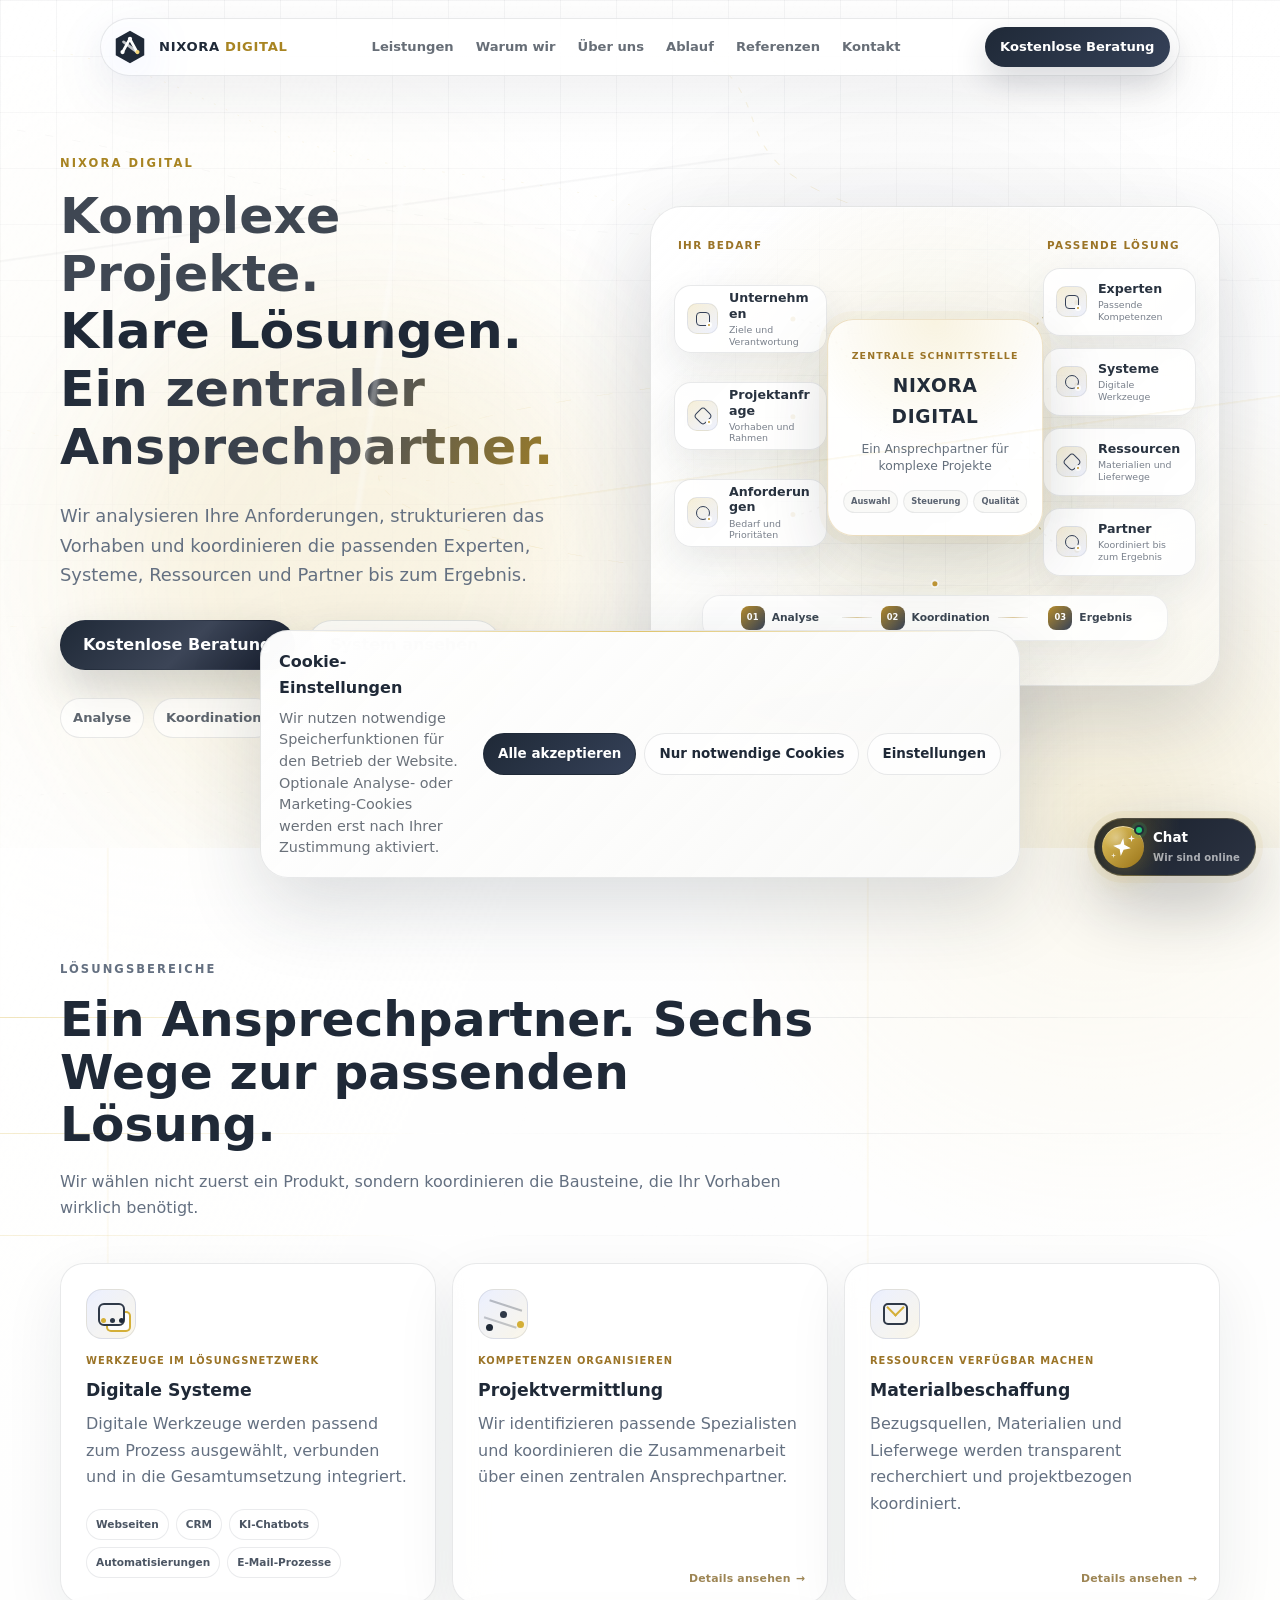
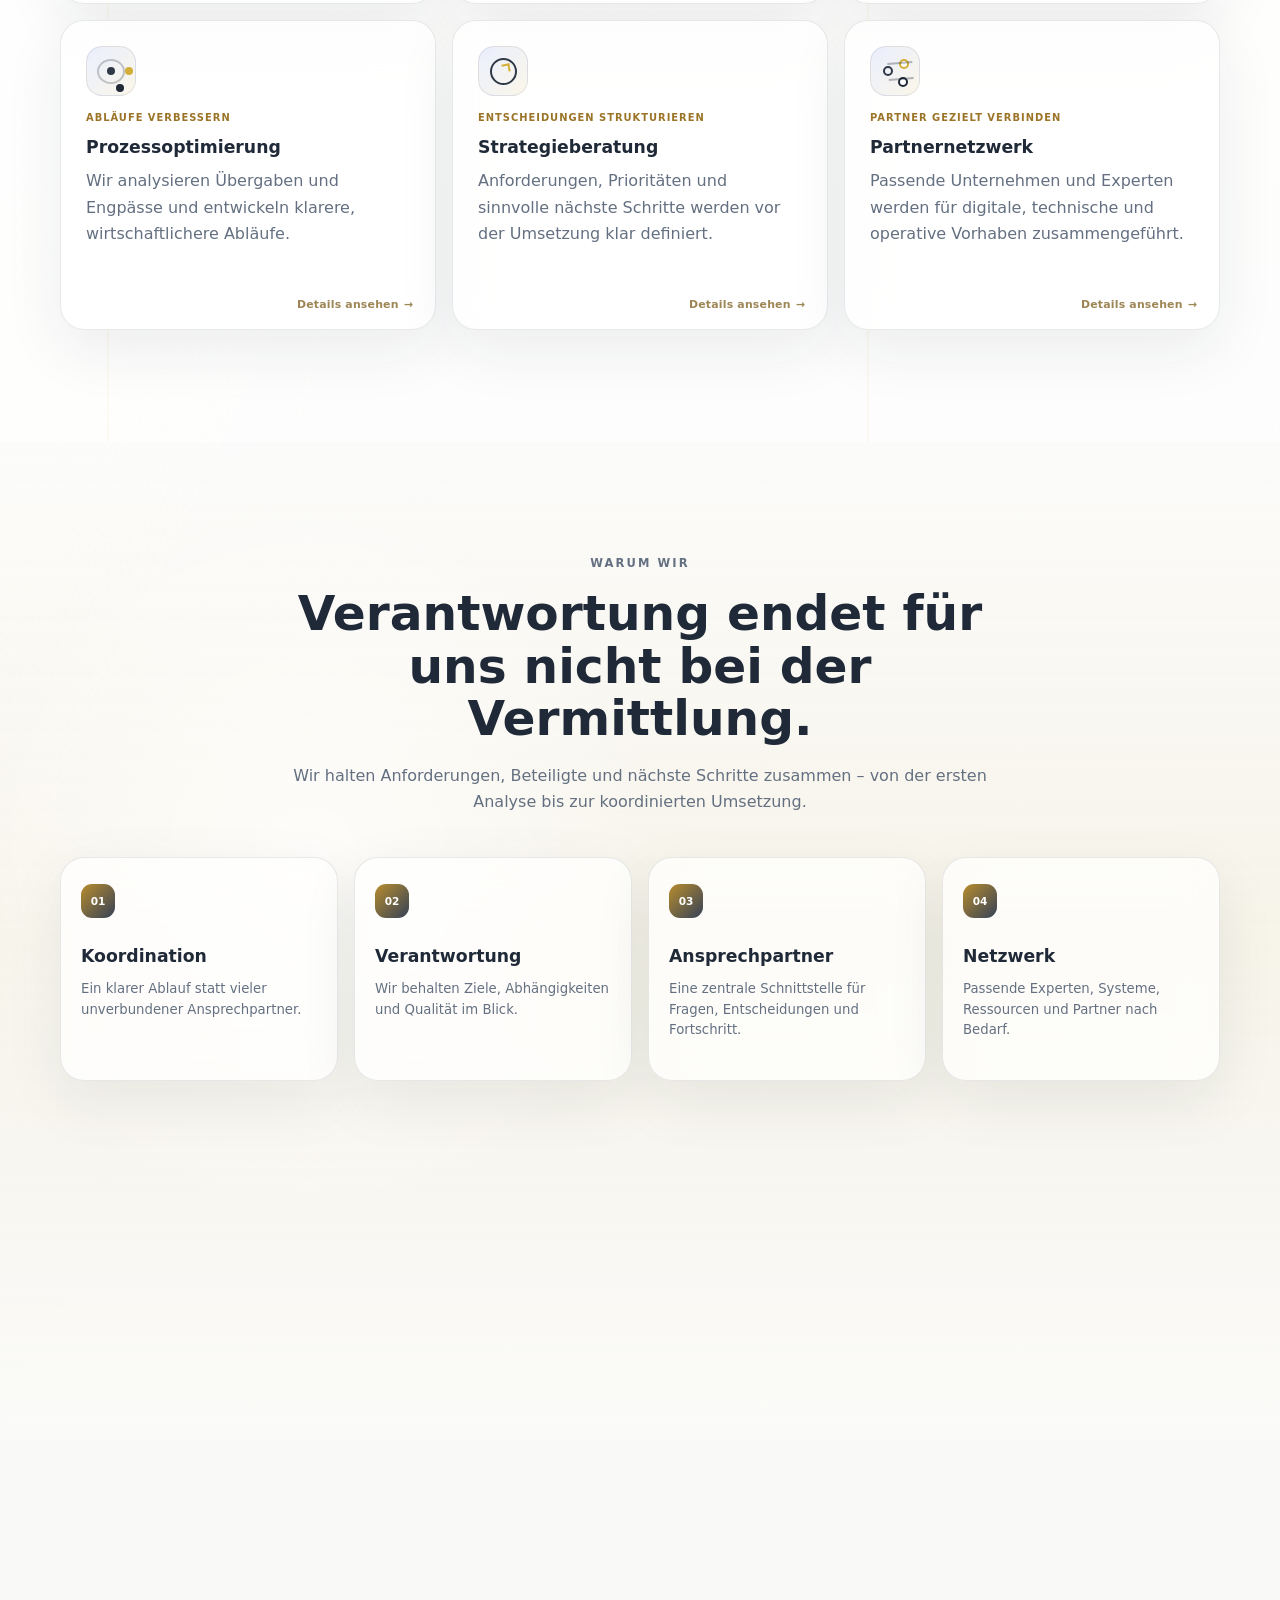
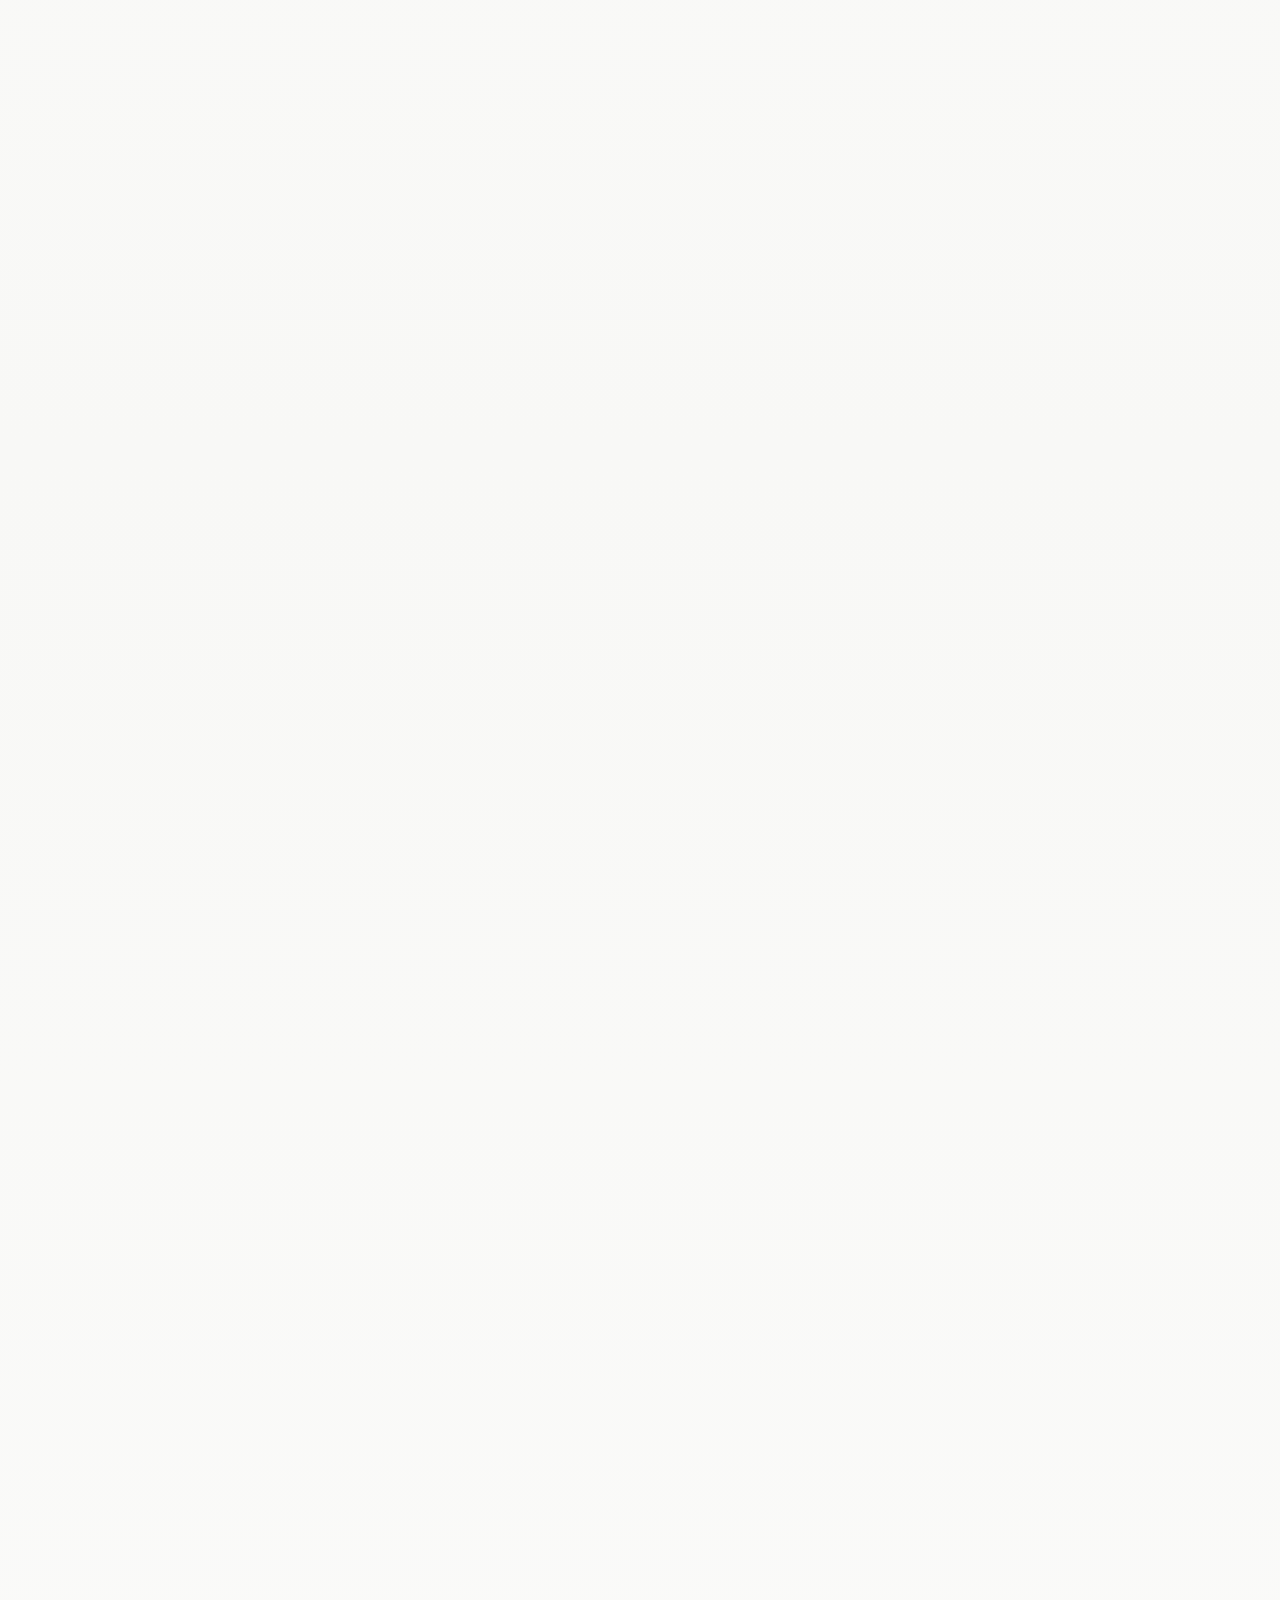
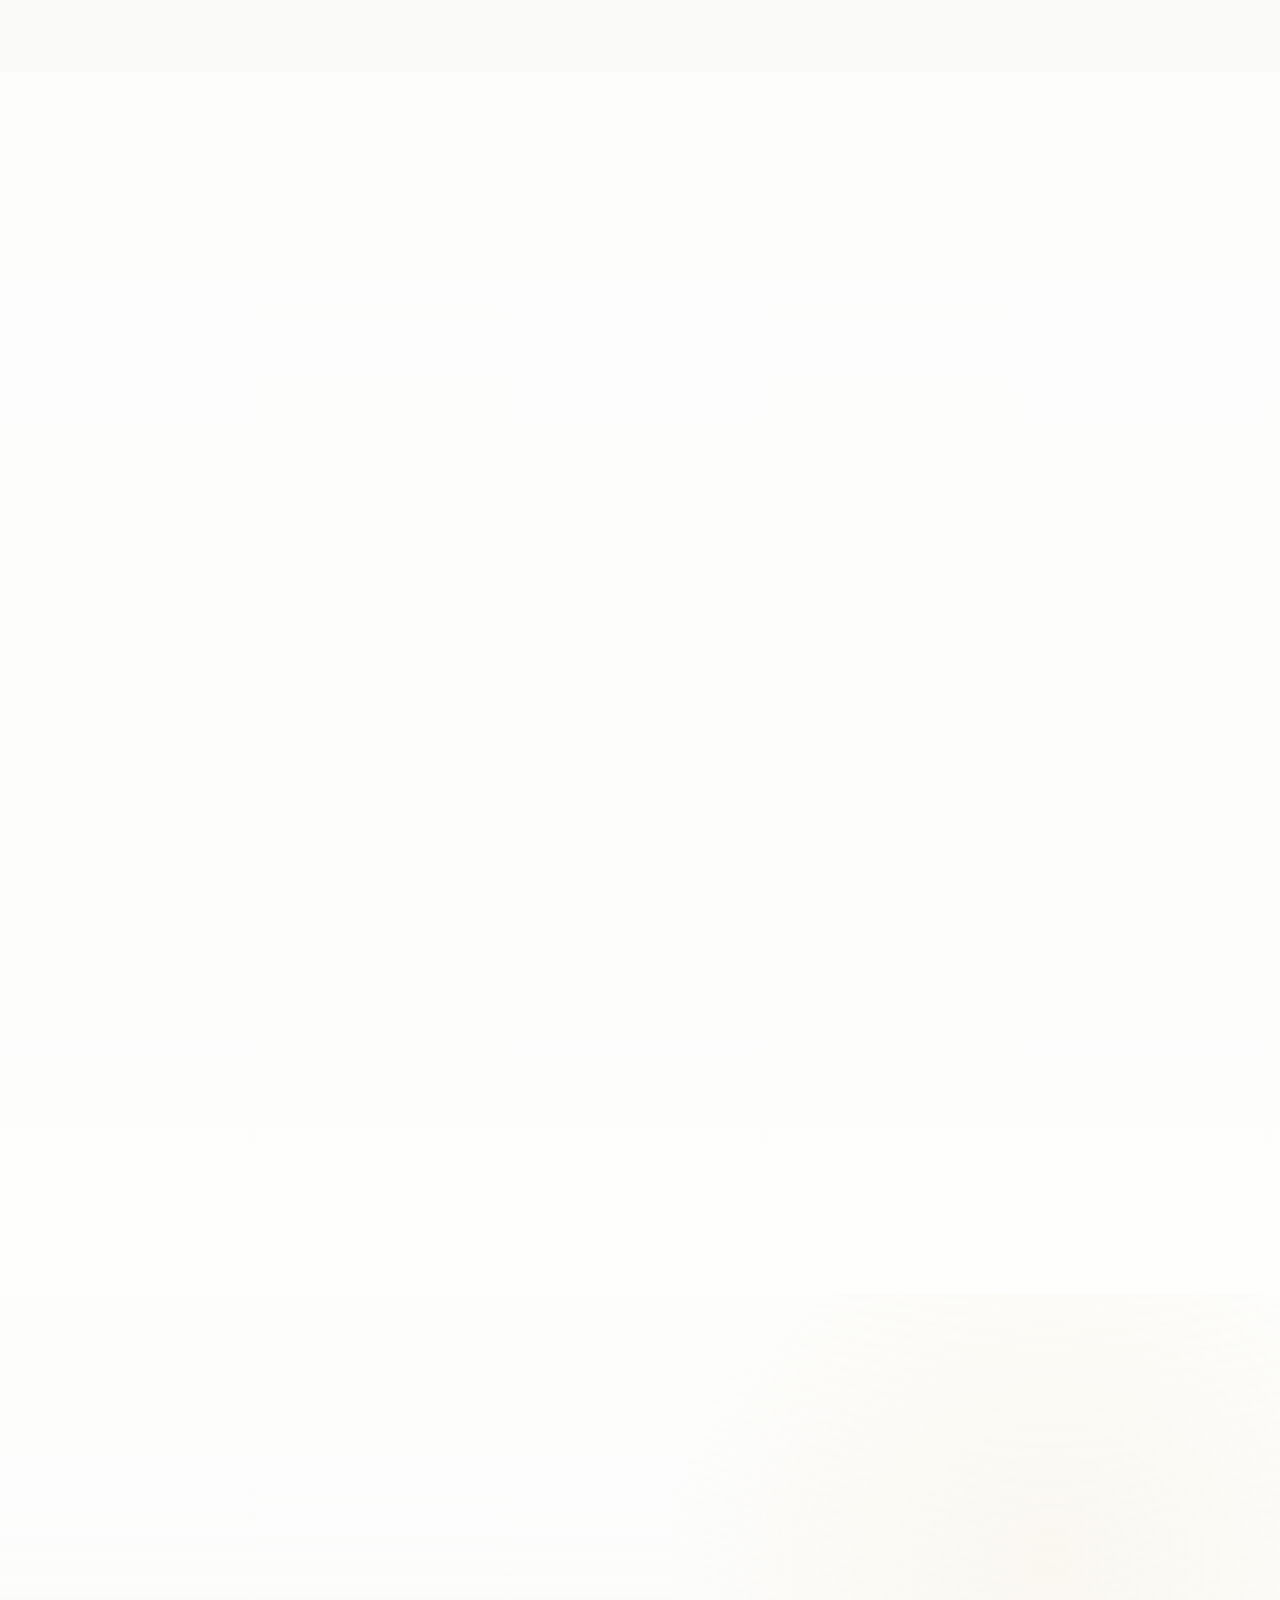
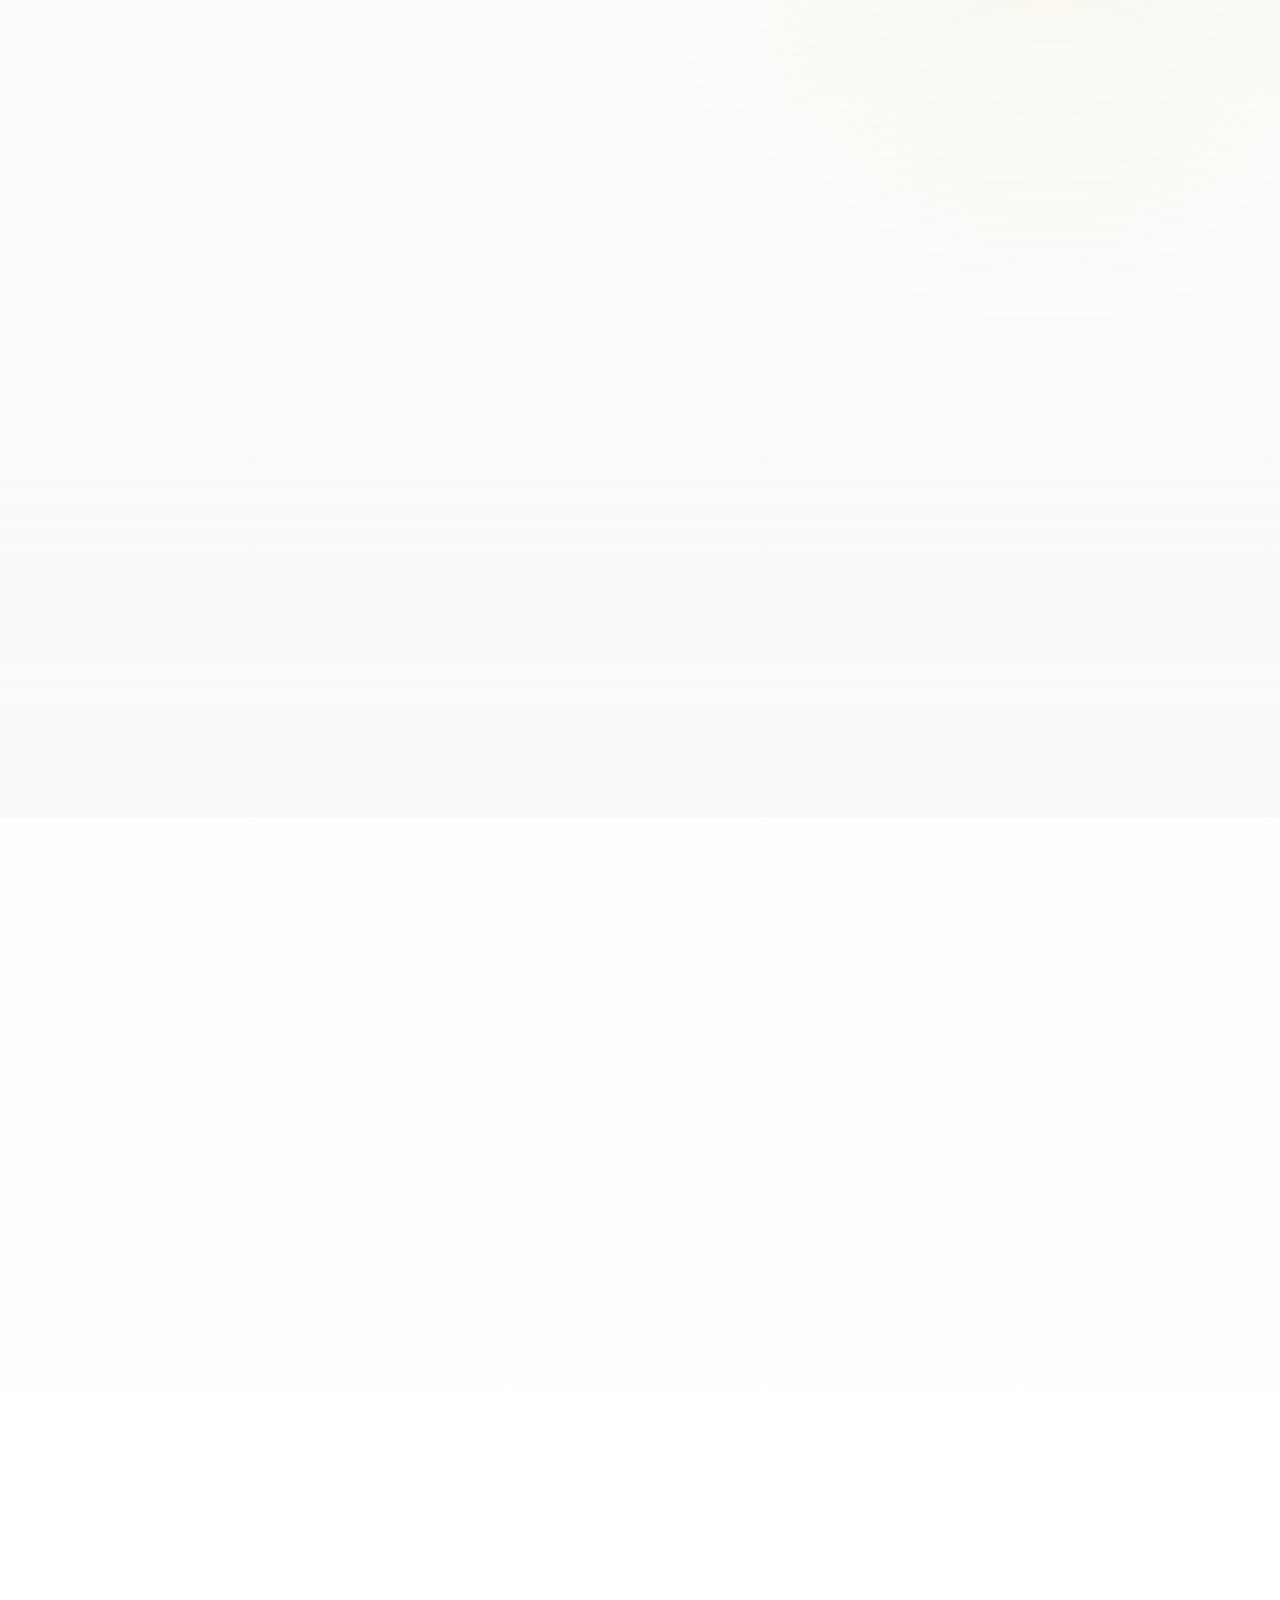
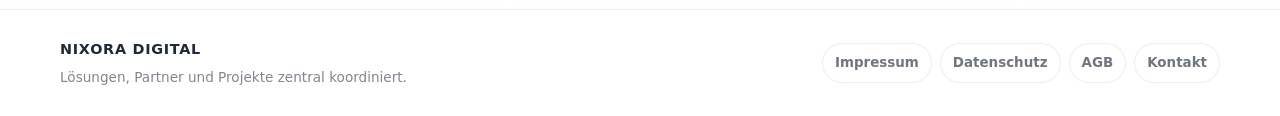
==== commit c239c2c8: "Add files via upload" ====
--- a/index.html
+++ b/index.html
@@ -129,18 +129,18 @@
               <span>Ein zentraler Ansprechpartner.</span>
             </h1>
             <p class="hero-subtitle">
-              Wir verbinden Unternehmen mit den passenden Experten, digitalen Lösungen, Ressourcen und Partnern.
-              Von Webseiten und KI-Systemen bis hin zu Projektvermittlung, Beschaffung und Prozessoptimierung.
+              Wir analysieren Ihre Anforderungen, strukturieren das Vorhaben und koordinieren die passenden
+              Experten, Systeme, Ressourcen und Partner bis zum Ergebnis.
             </p>
             <div class="hero-actions">
               <a class="btn btn-primary magnetic" href="#kontakt">Kostenlose Beratung</a>
               <a class="btn btn-secondary magnetic" href="#leistungen">System ansehen</a>
             </div>
             <div class="trust-strip" aria-label="Vertrauensmerkmale">
-              <span>Strategie</span>
+              <span>Analyse</span>
+              <span>Koordination</span>
+              <span>Vermittlung</span>
               <span>Umsetzung</span>
-              <span>Koordination</span>
-              <span>Optimierung</span>
             </div>
           </div>
 
@@ -207,19 +207,19 @@
               <span class="coordination-group-label">Passende Lösung</span>
               <article class="coordination-card">
                 <i class="coordination-icon coordination-icon-it" aria-hidden="true"></i>
-                <div><strong>IT-Lösungen</strong><small>Web, KI und Systeme</small></div>
+                <div><strong>Experten</strong><small>Passende Kompetenzen</small></div>
               </article>
               <article class="coordination-card">
                 <i class="coordination-icon coordination-icon-partner" aria-hidden="true"></i>
-                <div><strong>Projektpartner</strong><small>Passende Spezialisten</small></div>
+                <div><strong>Systeme</strong><small>Digitale Werkzeuge</small></div>
               </article>
               <article class="coordination-card">
                 <i class="coordination-icon coordination-icon-material" aria-hidden="true"></i>
-                <div><strong>Materialbeschaffung</strong><small>Ressourcen und Lieferwege</small></div>
+                <div><strong>Ressourcen</strong><small>Materialien und Lieferwege</small></div>
               </article>
               <article class="coordination-card">
                 <i class="coordination-icon coordination-icon-delivery" aria-hidden="true"></i>
-                <div><strong>Umsetzung</strong><small>Koordiniert bis zum Ergebnis</small></div>
+                <div><strong>Partner</strong><small>Koordiniert bis zum Ergebnis</small></div>
               </article>
             </div>
 
@@ -242,70 +242,58 @@
         </div>
         <div class="container">
           <div class="section-heading reveal">
-            <p class="eyebrow">Leistungen</p>
-            <h2 id="services-title">Ein digitales Fundament, das nicht nur gut aussieht.</h2>
-            <p>Wir verbinden Design, Technik und Prozesse so, dass aus einzelnen Tools ein klares System entsteht.</p>
-          </div>
-
-          <div class="service-grid">
-            <article class="service-card reveal service-card-clickable" role="button" tabindex="0" aria-haspopup="dialog" data-service-modal="websites">
-              <span class="service-icon icon-web" aria-hidden="true"></span>
-              <h3>Webseiten</h3>
-              <p>Premium-Webseiten mit Fokus auf Vertrauen, Sichtbarkeit und hochwertige Anfragen.</p>
+            <p class="eyebrow">Lösungsbereiche</p>
+            <h2 id="services-title">Ein Ansprechpartner. Sechs Wege zur passenden Lösung.</h2>
+            <p>Wir wählen nicht zuerst ein Produkt, sondern koordinieren die Bausteine, die Ihr Vorhaben wirklich benötigt.</p>
+          </div>
+
+          <div class="service-grid service-category-grid">
+            <article class="service-card service-category-card reveal">
+              <span class="service-icon icon-digital" aria-hidden="true"></span>
+              <span class="service-category-kicker">Werkzeuge im Lösungsnetzwerk</span>
+              <h3>Digitale Systeme</h3>
+              <p>Digitale Werkzeuge werden passend zum Prozess ausgewählt, verbunden und in die Gesamtumsetzung integriert.</p>
+              <div class="digital-system-links" aria-label="Digitale Teilbereiche">
+                <button type="button" data-service-modal="websites">Webseiten</button>
+                <button type="button" data-service-modal="crm">CRM</button>
+                <button type="button" data-service-modal="chatbots">KI-Chatbots</button>
+                <button type="button" data-service-modal="automations">Automatisierungen</button>
+                <button type="button" data-service-modal="email">E-Mail-Prozesse</button>
+              </div>
+            </article>
+            <article class="service-card service-category-card reveal service-card-clickable" role="button" tabindex="0" aria-haspopup="dialog" data-service-modal="projects">
+              <span class="service-icon icon-project" aria-hidden="true"></span>
+              <span class="service-category-kicker">Kompetenzen organisieren</span>
+              <h3>Projektvermittlung</h3>
+              <p>Wir identifizieren passende Spezialisten und koordinieren die Zusammenarbeit über einen zentralen Ansprechpartner.</p>
               <span class="service-detail-hint">Details ansehen <i aria-hidden="true">→</i></span>
             </article>
-            <article class="service-card reveal service-card-clickable" role="button" tabindex="0" aria-haspopup="dialog" data-service-modal="automations">
-              <span class="service-icon icon-auto" aria-hidden="true"></span>
-              <h3>Automatisierungen</h3>
-              <p>Wiederkehrende Aufgaben verbinden, vereinfachen und messbar Zeit sparen.</p>
+            <article class="service-card service-category-card reveal service-card-clickable" role="button" tabindex="0" aria-haspopup="dialog" data-service-modal="procurement">
+              <span class="service-icon icon-material" aria-hidden="true"></span>
+              <span class="service-category-kicker">Ressourcen verfügbar machen</span>
+              <h3>Materialbeschaffung</h3>
+              <p>Bezugsquellen, Materialien und Lieferwege werden transparent recherchiert und projektbezogen koordiniert.</p>
               <span class="service-detail-hint">Details ansehen <i aria-hidden="true">→</i></span>
             </article>
-            <article class="service-card reveal service-card-clickable" role="button" tabindex="0" aria-haspopup="dialog" data-service-modal="chatbots">
-              <span class="service-icon icon-ai" aria-hidden="true"></span>
-              <h3>KI-Chatbots</h3>
-              <p>Digitale Assistenten für Support, Leadgenerierung und intelligente Kundenkommunikation.</p>
+            <article class="service-card service-category-card reveal service-card-clickable" role="button" tabindex="0" aria-haspopup="dialog" data-service-modal="optimization">
+              <span class="service-icon icon-process" aria-hidden="true"></span>
+              <span class="service-category-kicker">Abläufe verbessern</span>
+              <h3>Prozessoptimierung</h3>
+              <p>Wir analysieren Übergaben und Engpässe und entwickeln klarere, wirtschaftlichere Abläufe.</p>
               <span class="service-detail-hint">Details ansehen <i aria-hidden="true">→</i></span>
             </article>
-            <article class="service-card reveal service-card-clickable" role="button" tabindex="0" aria-haspopup="dialog" data-service-modal="crm">
-              <span class="service-icon icon-crm" aria-hidden="true"></span>
-              <h3>CRM-Systeme</h3>
-              <p>Strukturierte Pipelines, saubere Kundendaten und klare nächste Schritte.</p>
+            <article class="service-card service-category-card reveal service-card-clickable" role="button" tabindex="0" aria-haspopup="dialog" data-service-modal="consulting">
+              <span class="service-icon icon-consult" aria-hidden="true"></span>
+              <span class="service-category-kicker">Entscheidungen strukturieren</span>
+              <h3>Strategieberatung</h3>
+              <p>Anforderungen, Prioritäten und sinnvolle nächste Schritte werden vor der Umsetzung klar definiert.</p>
               <span class="service-detail-hint">Details ansehen <i aria-hidden="true">→</i></span>
             </article>
-            <article class="service-card reveal service-card-clickable" role="button" tabindex="0" aria-haspopup="dialog" data-service-modal="email">
-              <span class="service-icon icon-mail" aria-hidden="true"></span>
-              <h3>E-Mail-Prozesse</h3>
-              <p>Automatische Kontaktprozesse, Follow-ups und intelligente Benachrichtigungen.</p>
-              <span class="service-detail-hint">Details ansehen <i aria-hidden="true">→</i></span>
-            </article>
-            <article class="service-card reveal service-card-clickable" role="button" tabindex="0" aria-haspopup="dialog" data-service-modal="consulting">
-              <span class="service-icon icon-consult" aria-hidden="true"></span>
-              <h3>Digitale Beratung</h3>
-              <p>Klarheit darüber, welche digitale Lösung wirklich Wirkung entfaltet.</p>
-              <span class="service-detail-hint">Details ansehen <i aria-hidden="true">→</i></span>
-            </article>
-            <article class="service-card reveal service-card-clickable" role="button" tabindex="0" aria-haspopup="dialog" data-service-modal="projects">
-              <span class="service-icon icon-project" aria-hidden="true"></span>
-              <h3>Projektvermittlung</h3>
-              <p>Wir koordinieren passende Spezialisten und sorgen für eine effiziente Umsetzung komplexer Projekte.</p>
-              <span class="service-detail-hint">Details ansehen <i aria-hidden="true">→</i></span>
-            </article>
-            <article class="service-card reveal service-card-clickable" role="button" tabindex="0" aria-haspopup="dialog" data-service-modal="procurement">
-              <span class="service-icon icon-material" aria-hidden="true"></span>
-              <h3>Materialbeschaffung</h3>
-              <p>Zugang zu Materialien, Ressourcen und Lieferketten für unterschiedliche Projekte und Branchen.</p>
-              <span class="service-detail-hint">Details ansehen <i aria-hidden="true">→</i></span>
-            </article>
-            <article class="service-card service-card-half reveal service-card-clickable" role="button" tabindex="0" aria-haspopup="dialog" data-service-modal="optimization">
-              <span class="service-icon icon-process" aria-hidden="true"></span>
-              <h3>Prozessoptimierung</h3>
-              <p>Bestehende Abläufe analysieren, vereinfachen und wirtschaftlicher gestalten.</p>
-              <span class="service-detail-hint">Details ansehen <i aria-hidden="true">→</i></span>
-            </article>
-            <article class="service-card service-card-half reveal service-card-clickable" role="button" tabindex="0" aria-haspopup="dialog" data-service-modal="network">
+            <article class="service-card service-category-card reveal service-card-clickable" role="button" tabindex="0" aria-haspopup="dialog" data-service-modal="network">
               <span class="service-icon icon-network" aria-hidden="true"></span>
+              <span class="service-category-kicker">Partner gezielt verbinden</span>
               <h3>Partnernetzwerk</h3>
-              <p>Geprüfte Experten und Unternehmen für digitale, technische und operative Projekte.</p>
+              <p>Passende Unternehmen und Experten werden für digitale, technische und operative Vorhaben zusammengeführt.</p>
               <span class="service-detail-hint">Details ansehen <i aria-hidden="true">→</i></span>
             </article>
           </div>
@@ -316,26 +304,35 @@
         <div class="container">
           <div class="section-heading center reveal">
             <p class="eyebrow">Warum wir</p>
-            <h2 id="why-title">Wir denken nicht in Einzelleistungen, sondern in Lösungen.</h2>
-            <p>Ob digitale Systeme, Projektpartner, Ressourcen oder Prozessoptimierungen – wir koordinieren die richtigen Bausteine für nachhaltige Ergebnisse.</p>
-          </div>
-
-          <div class="metric-grid">
+            <h2 id="why-title">Verantwortung endet für uns nicht bei der Vermittlung.</h2>
+            <p>Wir halten Anforderungen, Beteiligte und nächste Schritte zusammen – von der ersten Analyse bis zur koordinierten Umsetzung.</p>
+          </div>
+
+          <div class="metric-grid coordination-values">
             <article class="metric-card reveal">
-              <strong><span data-count="95">0</span>%</strong>
-              <p>Kunden empfehlen uns weiter</p>
+              <span>01</span>
+              <strong>Koordination</strong>
+              <p>Ein klarer Ablauf statt vieler unverbundener Ansprechpartner.</p>
             </article>
             <article class="metric-card reveal">
-              <strong><span data-count="24">0</span>h</strong>
-              <p>Antwortzeit</p>
+              <span>02</span>
+              <strong>Verantwortung</strong>
+              <p>Wir behalten Ziele, Abhängigkeiten und Qualität im Blick.</p>
             </article>
             <article class="metric-card reveal">
-              <strong><span data-count="100">0</span>%</strong>
-              <p>Individuelle Lösungen</p>
+              <span>03</span>
+              <strong>Ansprechpartner</strong>
+              <p>Eine zentrale Schnittstelle für Fragen, Entscheidungen und Fortschritt.</p>
             </article>
             <article class="metric-card reveal">
-              <strong>∞</strong>
-              <p>Digitale Möglichkeiten</p>
+              <span>04</span>
+              <strong>Netzwerk</strong>
+              <p>Passende Experten, Systeme, Ressourcen und Partner nach Bedarf.</p>
+            </article>
+            <article class="metric-card reveal">
+              <span>05</span>
+              <strong>Umsetzung</strong>
+              <p>Aus Anforderungen werden koordinierte Schritte und belastbare Ergebnisse.</p>
             </article>
           </div>
         </div>
@@ -367,27 +364,27 @@
               </svg>
               <div class="dashboard-title">
                 <small>NIXORA DIGITAL</small>
-                <strong>Growth System</strong>
+                <strong>Project Hub</strong>
               </div>
               <div class="module-card m-web">
-                <span>Webseiten</span>
-                <strong>+42% Anfragen</strong>
+                <span>Anforderungen</span>
+                <strong>Klar strukturiert</strong>
               </div>
               <div class="module-card m-auto">
-                <span>Automatisierungen</span>
-                <strong>24 Prozesse</strong>
+                <span>Experten</span>
+                <strong>Passend ausgewählt</strong>
               </div>
               <div class="module-card m-ai">
-                <span>KI-Chatbots</span>
+                <span>Koordination</span>
                 <strong>1 Ansprechpartner</strong>
               </div>
               <div class="module-card m-crm">
-                <span>CRM</span>
-                <strong>3 Systeme</strong>
+                <span>Ressourcen</span>
+                <strong>Zentral organisiert</strong>
               </div>
               <div class="module-card m-mail">
-                <span>E-Mail-Prozesse</span>
-                <strong>Follow-ups</strong>
+                <span>Umsetzung</span>
+                <strong>Bis zum Ergebnis</strong>
               </div>
             </div>
             <span class="about-ring"></span>
@@ -398,17 +395,17 @@
           </div>
           <div class="about-content reveal">
             <p class="eyebrow">Über uns</p>
-            <h2 id="about-title">Sie kümmern sich um Ihr Unternehmen. Wir kümmern uns um die Digitalisierung.</h2>
+            <h2 id="about-title">Die zentrale Schnittstelle für Anforderungen, Partner und Umsetzung.</h2>
             <p>
-              NIXORA DIGITAL denkt Digitalisierung nicht als Sammlung einzelner Tools, sondern als präzises System.
-              Wir analysieren, priorisieren und koordinieren die Umsetzung mit einem hohen Anspruch an Design,
-              Verlässlichkeit und messbaren Nutzen.
+              Wir koordinieren, verbinden, strukturieren und begleiten. NIXORA DIGITAL übersetzt komplexe
+              Anforderungen in klare Arbeitspakete, bringt die passenden Beteiligten zusammen und hält die
+              Umsetzung auf ein gemeinsames Ergebnis ausgerichtet.
             </p>
             <div class="signature-row">
-              <span>Minimalistisch</span>
-              <span>Strategisch</span>
-              <span>Verlässlich</span>
-              <span>Umsetzungsstark</span>
+              <span>Wir koordinieren</span>
+              <span>Wir verbinden</span>
+              <span>Wir strukturieren</span>
+              <span>Wir begleiten</span>
             </div>
           </div>
         </div>
@@ -418,7 +415,7 @@
         <div class="container">
           <div class="section-heading reveal">
             <p class="eyebrow">Ablauf</p>
-            <h2 id="timeline-title">Vom ersten Gespräch zum digitalen System.</h2>
+            <h2 id="timeline-title">Von der Anforderung zur koordinierten Lösung.</h2>
           </div>
 
           <div class="timeline">
@@ -426,28 +423,28 @@
               <span class="timeline-index">1</span>
               <div>
                 <h3>Analyse</h3>
-                <p>Wir verstehen Ziele, Reibungspunkte und Chancen in Ihrem aktuellen Setup.</p>
+                <p>Wir klären Ziele, Rahmenbedingungen, Prioritäten und die tatsächliche Aufgabenstellung.</p>
               </div>
             </article>
             <article class="timeline-item reveal">
               <span class="timeline-index">2</span>
               <div>
-                <h3>Strategie</h3>
-                <p>Wir definieren die sinnvollste Lösung, klare Prioritäten und ein realistisches Vorgehen.</p>
+                <h3>Lösungsarchitektur</h3>
+                <p>Wir definieren die benötigten Kompetenzen, Ressourcen, Systeme und nächsten Schritte.</p>
               </div>
             </article>
             <article class="timeline-item reveal">
               <span class="timeline-index">3</span>
               <div>
-                <h3>Umsetzung</h3>
-                <p>Design, Entwicklung, Automationen und Integrationen werden koordiniert realisiert.</p>
+                <h3>Koordination</h3>
+                <p>Wir bringen passende Partner zusammen und steuern Übergaben, Kommunikation und Fortschritt.</p>
               </div>
             </article>
             <article class="timeline-item reveal">
               <span class="timeline-index">4</span>
               <div>
-                <h3>Optimierung</h3>
-                <p>Nach dem Start verbessern wir Abläufe, Übergaben und Ergebnisse kontinuierlich.</p>
+                <h3>Umsetzung & Ergebnis</h3>
+                <p>Die vereinbarte Lösung wird realisiert, geprüft und bei Bedarf nachhaltig weiterentwickelt.</p>
               </div>
             </article>
           </div>
@@ -458,7 +455,7 @@
         <div class="container">
           <div class="section-heading reveal">
             <p class="eyebrow">Referenzen</p>
-            <h2 id="references-title">Case Studies, die Vertrauen sichtbar machen.</h2>
+            <h2 id="references-title">Ergebnisse entstehen, wenn die richtigen Bausteine zusammenspielen.</h2>
             <div class="reference-categories" aria-label="Projektkategorien">
               <span>Digitalisierung</span>
               <span>Projektkoordination</span>
@@ -470,22 +467,34 @@
 
           <div class="case-grid">
             <article class="case-card reveal">
-              <span>Growth Website</span>
-              <h3>Beratungsunternehmen</h3>
-              <p>Premium-Auftritt mit klarer Angebotsstruktur und stärkerem Anfragefokus.</p>
-              <strong>+42% qualifizierte Anfragen</strong>
+              <span>Digitale Transformation</span>
+              <h3>Systeme sinnvoll verbunden</h3>
+              <p>Bestehende Abläufe, Kundenkommunikation und digitale Werkzeuge wurden in eine klare Gesamtstruktur überführt.</p>
+              <strong>Weniger Insellösungen</strong>
             </article>
             <article class="case-card reveal">
-              <span>AI Support Flow</span>
-              <h3>Dienstleistung</h3>
-              <p>KI-Chatbot mit Leadrouting, FAQ-Antworten und interner Übergabe.</p>
-              <strong>24/7 Erstkontakt</strong>
+              <span>Projektkoordination</span>
+              <h3>Komplexität zentral gesteuert</h3>
+              <p>Mehrere Beteiligte wurden über klare Zuständigkeiten, Übergaben und einen zentralen Ansprechpartner koordiniert.</p>
+              <strong>Klare Verantwortung</strong>
             </article>
             <article class="case-card reveal">
-              <span>CRM Automation</span>
-              <h3>B2B Vertrieb</h3>
-              <p>Automatisierte Follow-ups, CRM-Struktur und saubere E-Mail-Prozesse.</p>
-              <strong>8h weniger Handarbeit pro Woche</strong>
+              <span>Partnervermittlung</span>
+              <h3>Passende Kompetenz gefunden</h3>
+              <p>Für eine spezialisierte Aufgabe wurden geeignete Experten ausgewählt und in das Gesamtprojekt integriert.</p>
+              <strong>Kürzere Suche</strong>
+            </article>
+            <article class="case-card reveal">
+              <span>Beschaffung</span>
+              <h3>Ressourcen verlässlich organisiert</h3>
+              <p>Anforderungen, Bezugsquellen und Lieferwege wurden transparent verglichen und projektbezogen zusammengeführt.</p>
+              <strong>Mehr Planungssicherheit</strong>
+            </article>
+            <article class="case-card reveal">
+              <span>Prozessoptimierung</span>
+              <h3>Abläufe messbar vereinfacht</h3>
+              <p>Unklare Übergaben und wiederkehrende manuelle Schritte wurden strukturiert und sinnvoll neu organisiert.</p>
+              <strong>Weniger Reibungsverluste</strong>
             </article>
           </div>
         </div>
@@ -496,7 +505,7 @@
           <div class="section-heading reveal">
             <p class="eyebrow">Bewertungen</p>
             <h2 id="reviews-title">Was Kunden über NIXORA DIGITAL sagen</h2>
-            <p>Teilen Sie Ihre Erfahrung mit unserer digitalen Zusammenarbeit.</p>
+            <p>Teilen Sie Ihre Erfahrung mit unserer Zusammenarbeit.</p>
           </div>
 
           <div class="reviews-layout">
@@ -585,8 +594,8 @@
         <div class="container contact-grid">
           <div class="contact-copy reveal">
             <p class="eyebrow">Kontakt</p>
-            <h2 id="contact-title">Lassen Sie uns herausfinden, welches System Ihr Unternehmen nach vorne bringt.</h2>
-            <p>Schreiben Sie uns kurz, worum es geht. Wir melden uns mit einer klaren ersten Einschätzung.</p>
+            <h2 id="contact-title">Lassen Sie uns Ihr Vorhaben gemeinsam strukturieren.</h2>
+            <p>Beschreiben Sie kurz Ihr Projekt oder Ihre Herausforderung. Wir melden uns mit einer klaren ersten Einordnung.</p>
 
             <div class="contact-options">
               <a class="contact-option magnetic" href="mailto:nixoradigital10@gmail.com">E-Mail</a>
@@ -625,16 +634,20 @@
               <label for="service">Gewünschte Leistung</label>
               <select id="service" name="service" required>
                 <option value="">Bitte auswählen</option>
-                <option>Webseiten</option>
-                <option>Automatisierungen</option>
-                <option>KI-Chatbots</option>
-                <option>CRM-Systeme</option>
-                <option>E-Mail-Prozesse</option>
-                <option>Digitale Beratung</option>
-                <option>Projektvermittlung</option>
-                <option>Materialbeschaffung</option>
-                <option>Prozessoptimierung</option>
-                <option>Partnernetzwerk</option>
+                <optgroup label="Lösungsbereiche">
+                  <option>Projektvermittlung</option>
+                  <option>Materialbeschaffung</option>
+                  <option>Prozessoptimierung</option>
+                  <option>Strategieberatung</option>
+                  <option>Partnernetzwerk</option>
+                </optgroup>
+                <optgroup label="Digitale Systeme">
+                  <option>Webseiten</option>
+                  <option>Automatisierungen</option>
+                  <option>KI-Chatbots</option>
+                  <option>CRM-Systeme</option>
+                  <option>E-Mail-Prozesse</option>
+                </optgroup>
               </select>
               <small>Bitte wählen Sie eine Leistung aus.</small>
             </div>
@@ -656,7 +669,7 @@
       <div class="container footer-inner">
         <div>
           <span>NIXORA DIGITAL</span>
-          <small>Digitale Systeme mit Premium-Anspruch.</small>
+          <small>Lösungen, Partner und Projekte zentral koordiniert.</small>
         </div>
         <nav class="footer-links" aria-label="Rechtliche Links">
           <a href="impressum.html">Impressum</a>
--- a/styles.css
+++ b/styles.css
@@ -2173,6 +2173,112 @@
   transition: transform 240ms ease, box-shadow 240ms ease, border-color 240ms ease, background 240ms ease;
 }
 
+.service-category-grid .service-category-card {
+  grid-column: span 4;
+  min-height: 310px;
+}
+
+.service-category-kicker {
+  position: relative;
+  z-index: 1;
+  display: block;
+  margin: -12px 0 10px;
+  color: #9b7427;
+  font-size: 0.62rem;
+  font-weight: 820;
+  letter-spacing: 0.1em;
+  text-transform: uppercase;
+}
+
+.digital-system-links {
+  position: relative;
+  z-index: 2;
+  display: flex;
+  flex-wrap: wrap;
+  gap: 7px;
+  margin-top: 18px;
+}
+
+.digital-system-links button {
+  border: 1px solid rgba(31, 41, 55, 0.09);
+  border-radius: 999px;
+  padding: 6px 9px;
+  color: #4b5563;
+  background: rgba(255, 255, 255, 0.78);
+  font-size: 0.66rem;
+  font-weight: 740;
+  cursor: pointer;
+  transition: border-color 180ms ease, color 180ms ease, background 180ms ease, transform 180ms ease;
+}
+
+.digital-system-links button:hover {
+  border-color: rgba(193, 152, 61, 0.38);
+  color: #8d681d;
+  background: #fff;
+  transform: translateY(-1px);
+}
+
+.coordination-values {
+  grid-template-columns: repeat(5, minmax(0, 1fr));
+}
+
+.coordination-values::before,
+.coordination-values::after,
+.coordination-values .metric-card::before,
+.coordination-values .metric-card::after {
+  display: none;
+}
+
+.coordination-values .metric-card {
+  min-height: 220px;
+  padding: 26px 20px;
+  text-align: left;
+}
+
+.coordination-values .metric-card > span {
+  display: grid;
+  width: 34px;
+  height: 34px;
+  margin-bottom: 28px;
+  place-items: center;
+  border-radius: 11px;
+  color: #fff;
+  background: linear-gradient(135deg, #b88d2d, #354158);
+  font-size: 0.66rem;
+  font-weight: 850;
+}
+
+.coordination-values .metric-card strong {
+  margin-bottom: 12px;
+  color: var(--ink);
+  background: none;
+  -webkit-text-fill-color: currentColor;
+  font-size: 1.08rem;
+  line-height: 1.2;
+}
+
+.coordination-values .metric-card p {
+  font-size: 0.83rem;
+  line-height: 1.55;
+}
+
+.icon-digital::before {
+  width: 27px;
+  height: 23px;
+  border: 2px solid var(--blue);
+  border-radius: 6px;
+  box-shadow: 7px 7px 0 -3px #fff, 7px 7px 0 -1px var(--gold);
+}
+
+.icon-digital::after {
+  width: 5px;
+  height: 5px;
+  border-radius: 50%;
+  background: var(--gold);
+  box-shadow: 9px 0 0 var(--blue), 18px 0 0 var(--ink);
+  transform: translate(-8px, 6px);
+}
+
 .service-card-half {
   grid-column: span 6;
 }
@@ -2886,7 +2992,7 @@
 
 .case-grid {
   display: grid;
-  grid-template-columns: repeat(3, minmax(0, 1fr));
+  grid-template-columns: repeat(12, minmax(0, 1fr));
   gap: 16px;
 }
 
@@ -2910,11 +3016,17 @@
 
 .case-card {
   position: relative;
+  grid-column: span 4;
   overflow: hidden;
   min-height: 300px;
   padding: 28px;
   transition: transform 240ms ease, box-shadow 240ms ease, background 240ms ease, border-color 240ms ease;
   transform: perspective(900px) rotateX(var(--tilt-y, 0deg)) rotateY(var(--tilt-x, 0deg));
+}
+
+.case-card:nth-child(4),
+.case-card:nth-child(5) {
+  grid-column: span 6;
 }
 
 .case-card span {
@@ -4847,6 +4959,26 @@
     grid-column: auto;
   }
 
+  .service-category-grid .service-category-card {
+    grid-column: auto;
+    min-height: 0;
+  }
+
+  .digital-system-links button {
+    min-height: 38px;
+    padding-inline: 12px;
+  }
+
+  .coordination-values {
+    grid-template-columns: 1fr;
+  }
+
+  .case-card,
+  .case-card:nth-child(4),
+  .case-card:nth-child(5) {
+    grid-column: auto;
+  }
+
   .hero {
     padding: 124px 0 76px;
   }
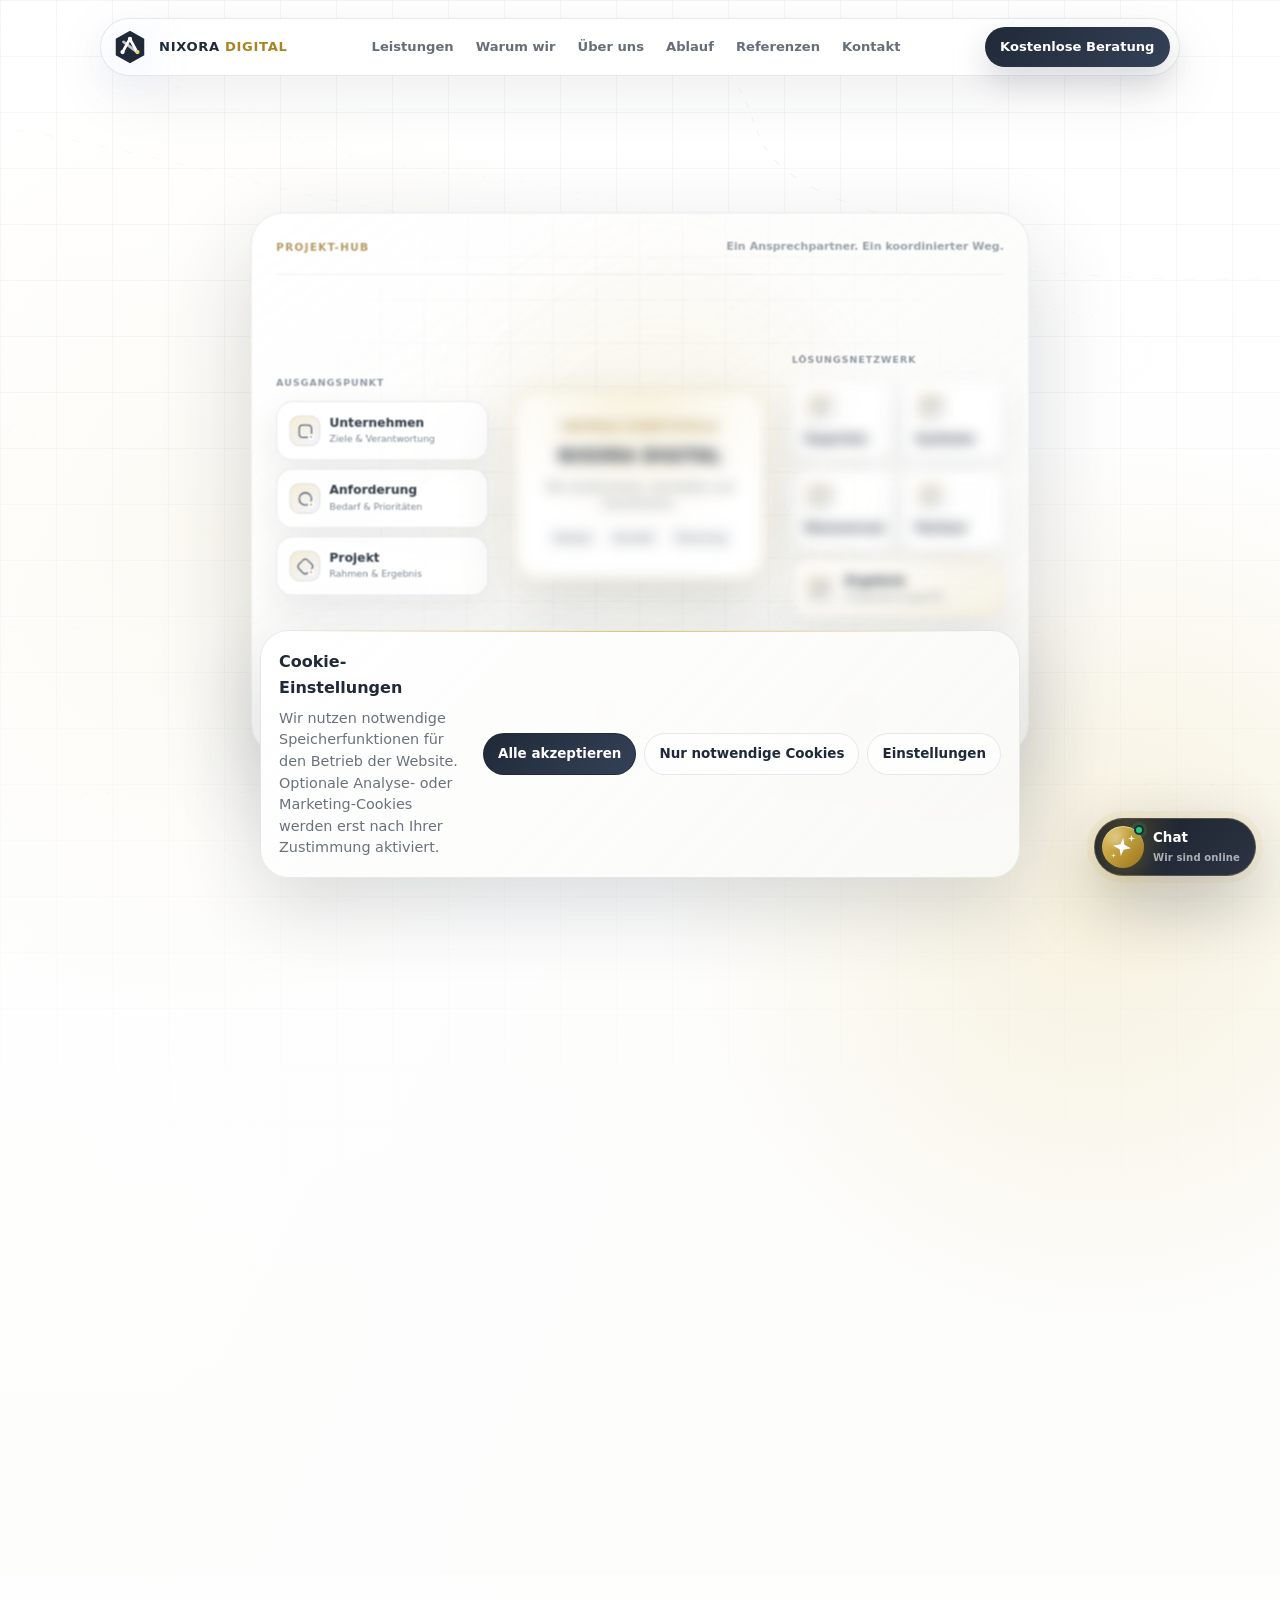
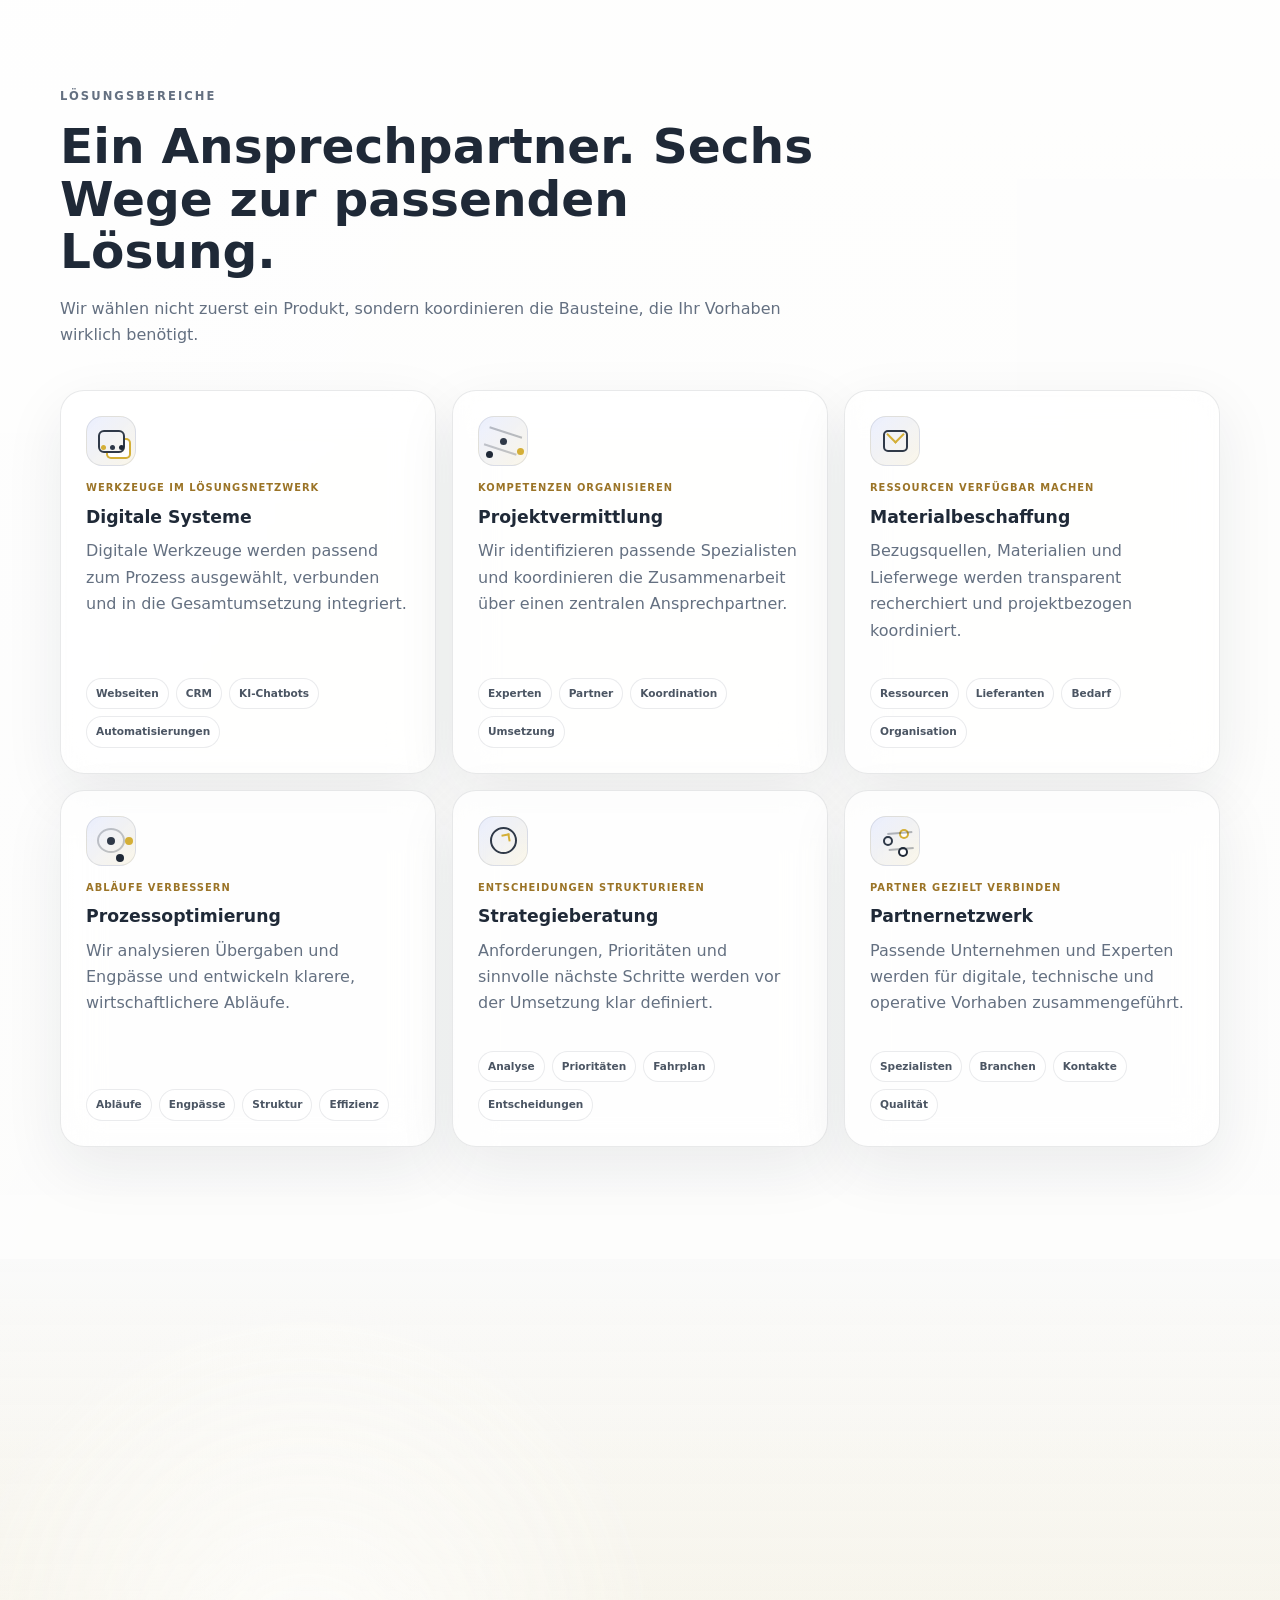
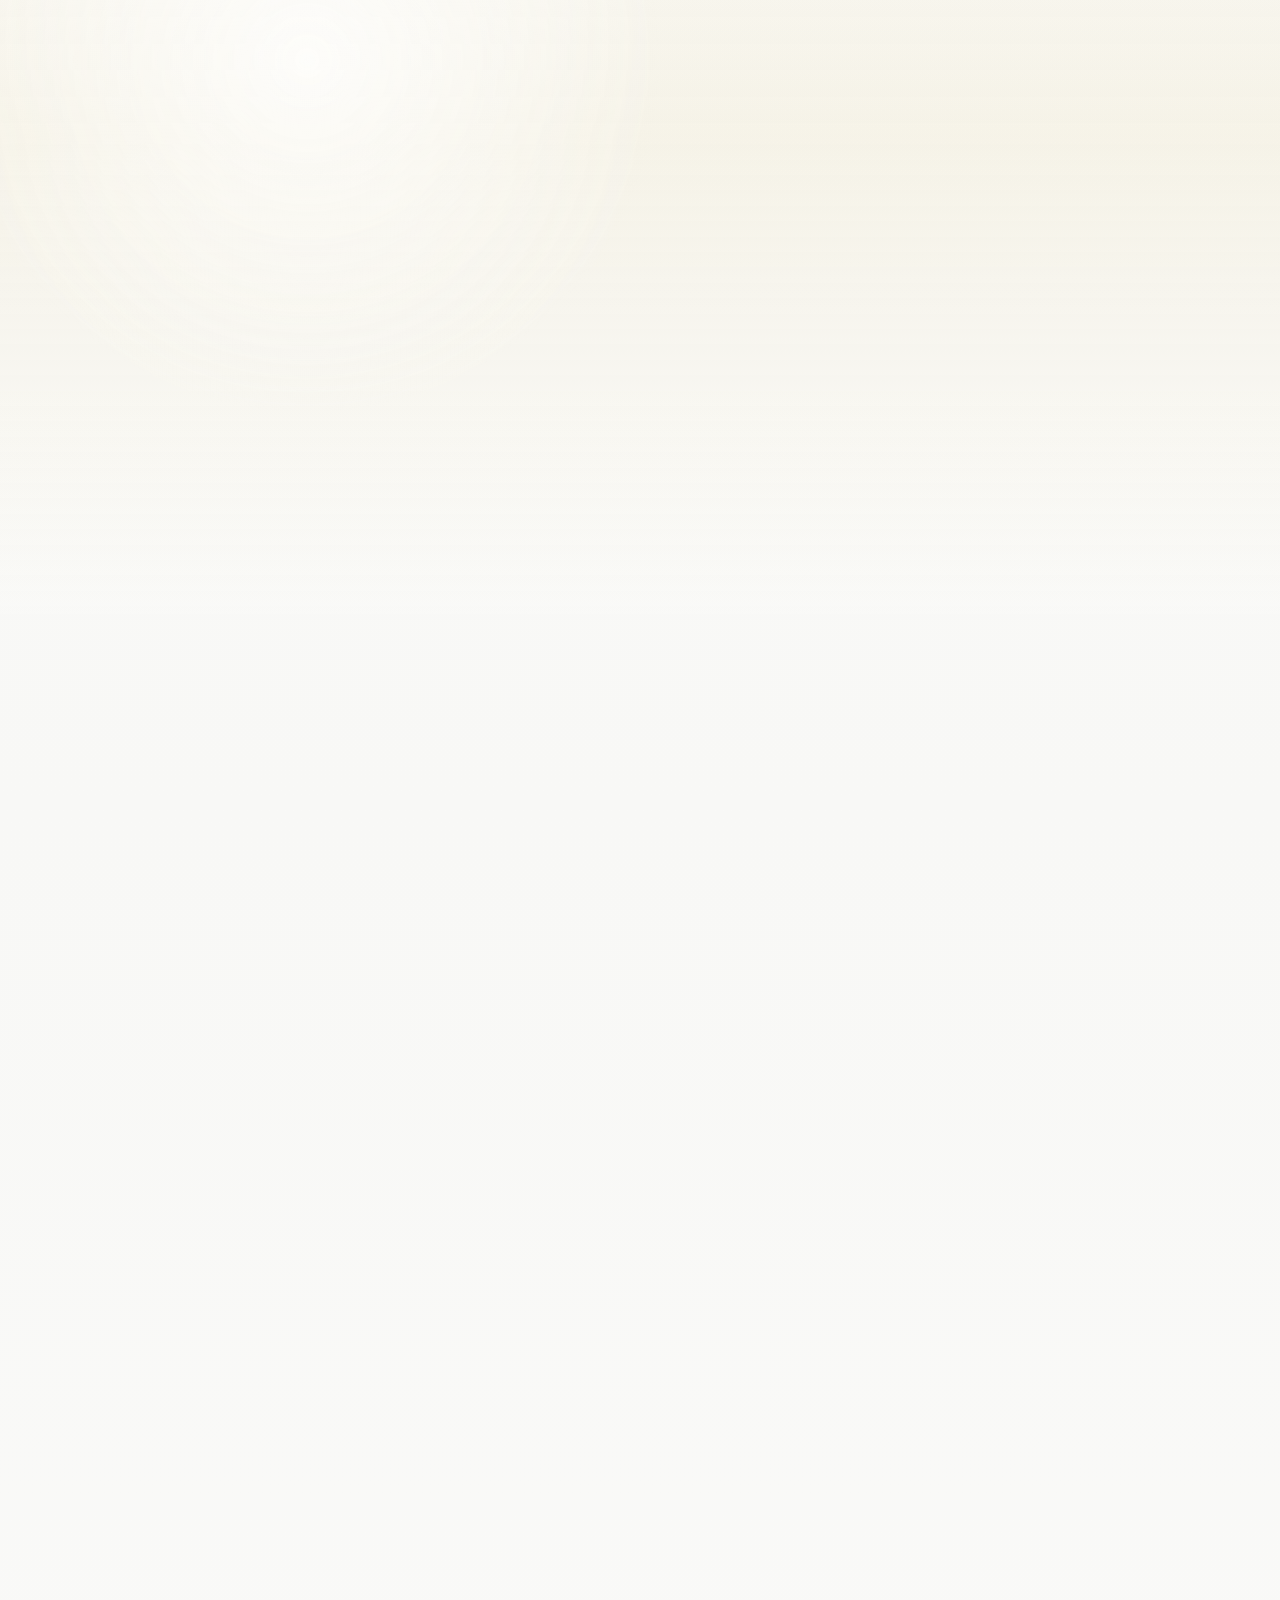
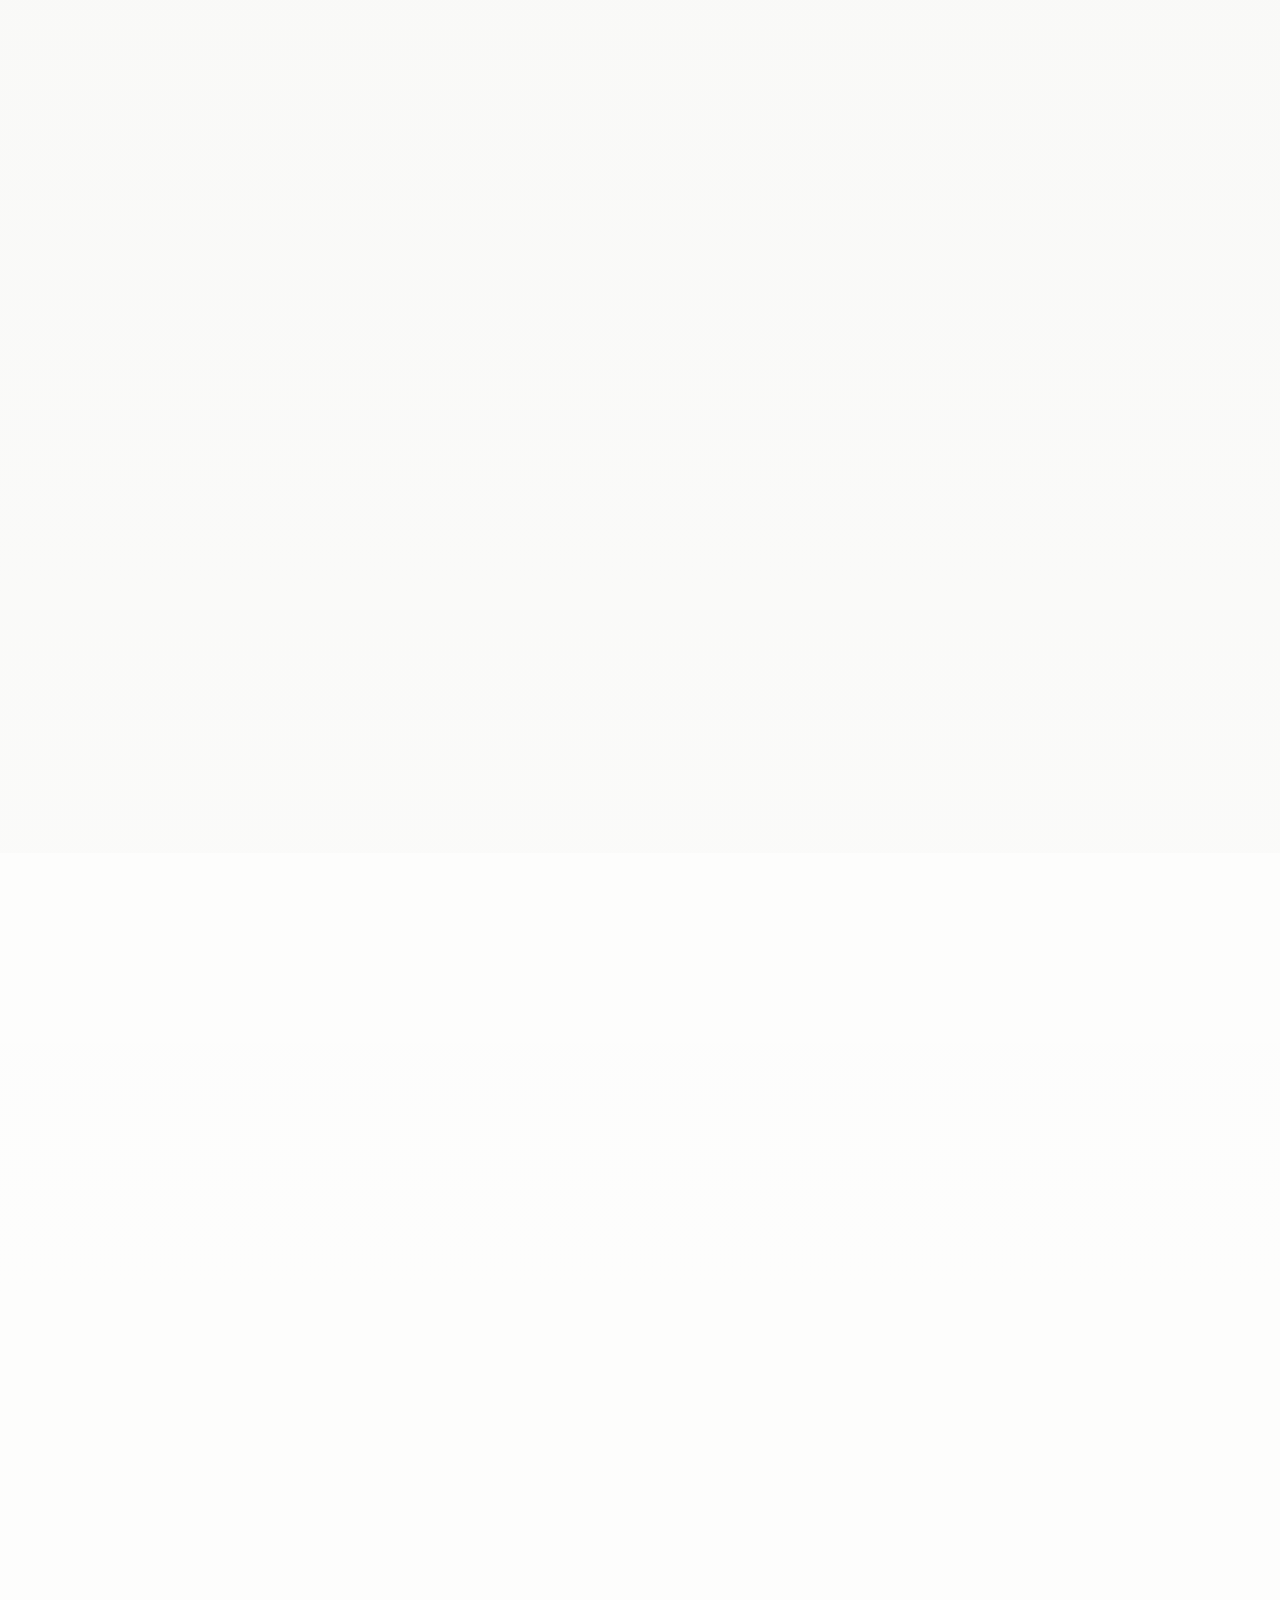
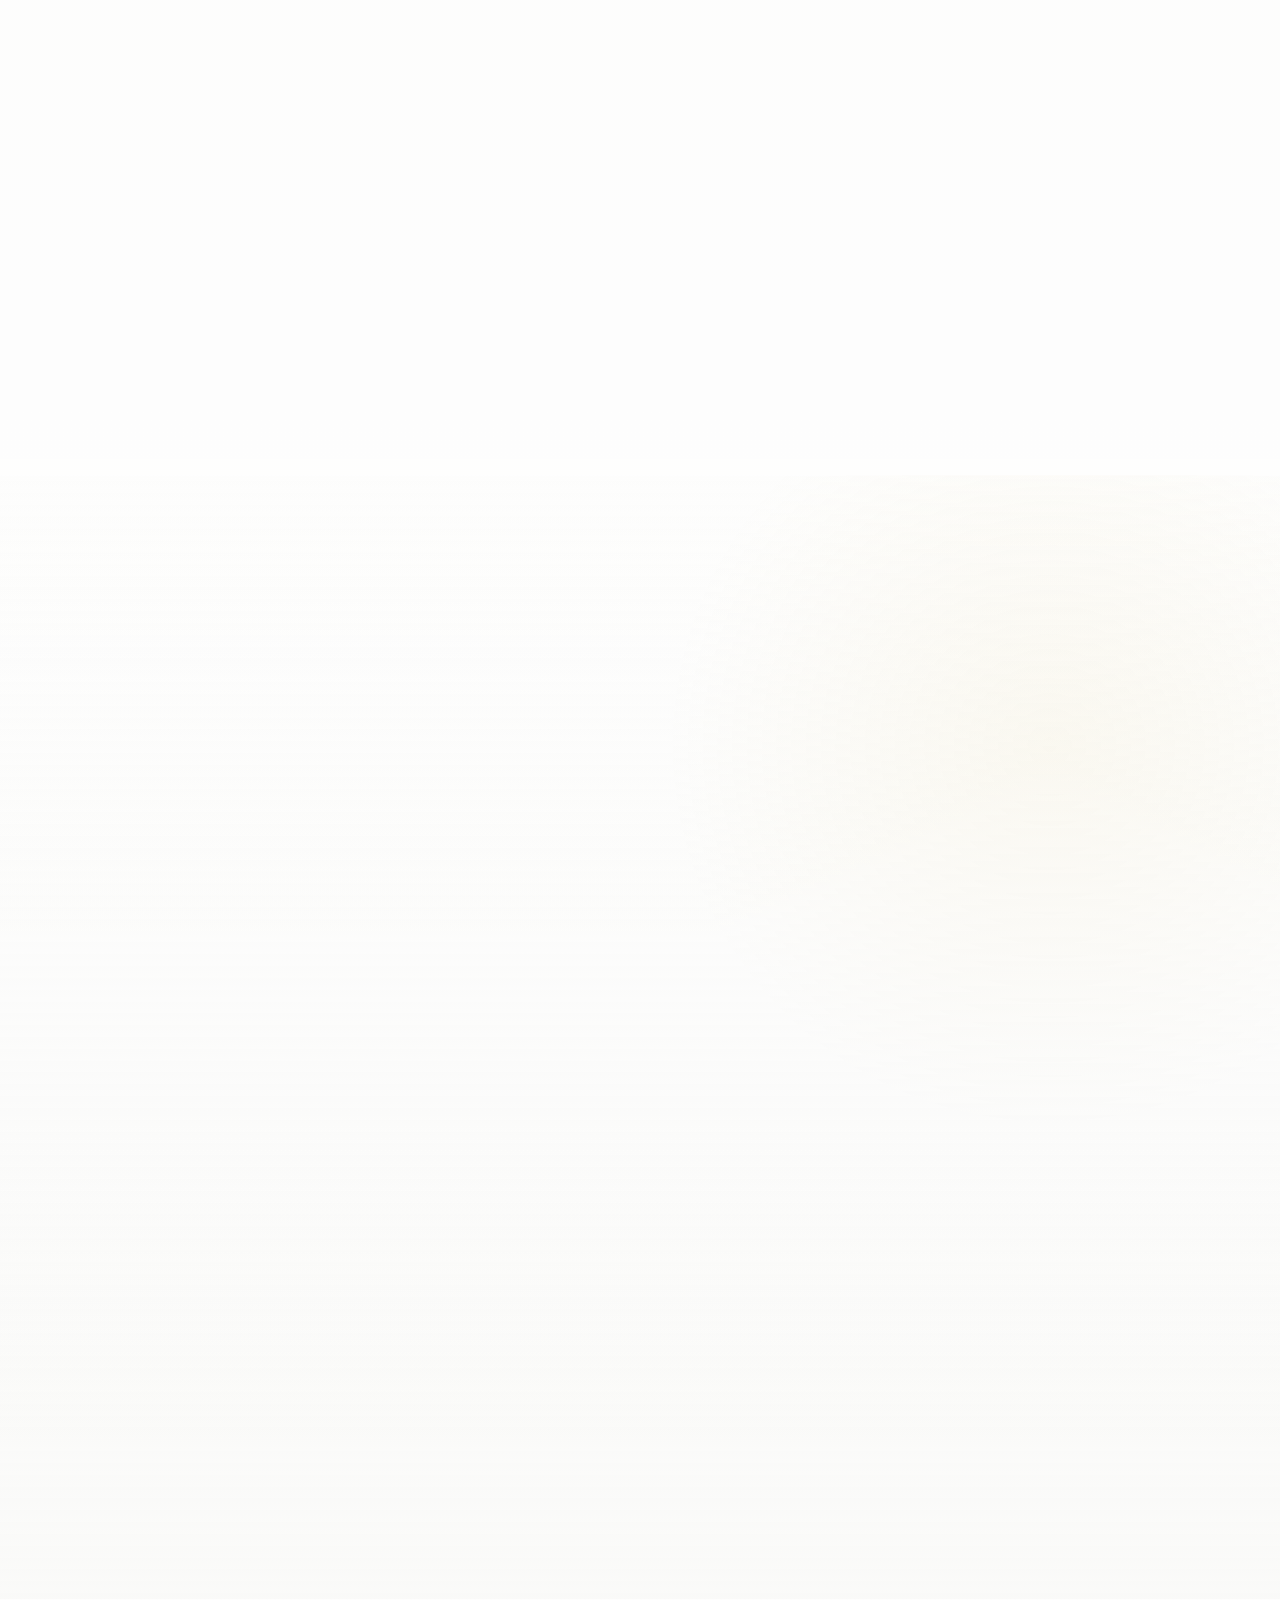
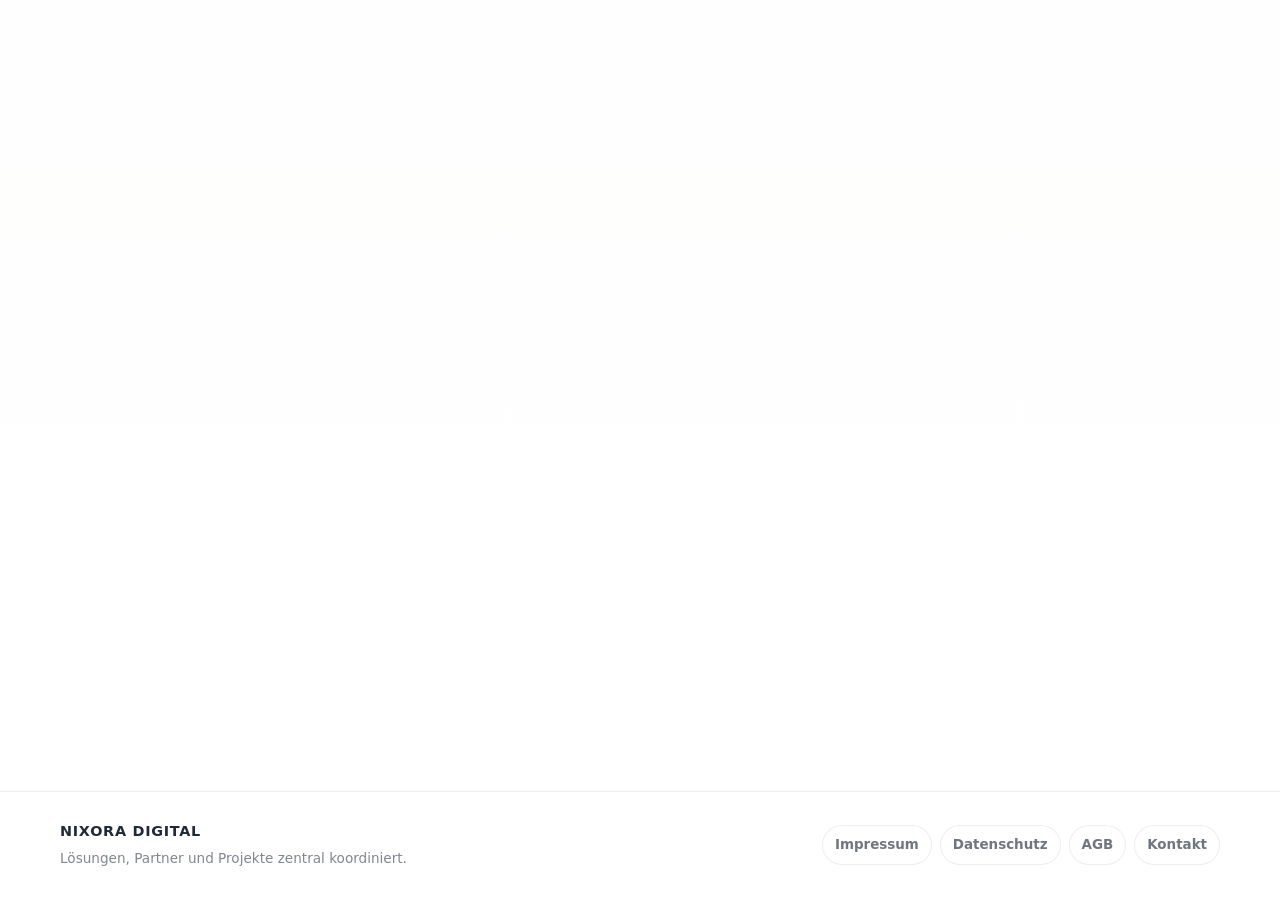
==== commit b3867a41: "Add files via upload" ====
--- a/index.html
+++ b/index.html
@@ -17,7 +17,7 @@
       if (location.hash) history.replaceState(null, document.title, location.pathname + location.search);
     </script>
     <title>NIXORA DIGITAL - Lösungen, Partner und Projektkoordination</title>
-    <link rel="stylesheet" href="styles.css" />
+    <link rel="stylesheet" href="styles.css?v=variant5story2" />
   </head>
   <body>
     <svg class="process-stream" viewBox="0 0 1440 3200" preserveAspectRatio="none" aria-hidden="true">
@@ -117,12 +117,12 @@
 
     <main>
       <section class="hero" id="start" aria-labelledby="hero-title">
-        <div class="hero-aura aura-blue" aria-hidden="true"></div>
-        <div class="hero-aura aura-gold" aria-hidden="true"></div>
-
         <div class="container hero-grid">
           <div class="hero-copy reveal">
-            <p class="eyebrow">NIXORA DIGITAL</p>
+            <div class="hero-positioning">
+              <span>NIXORA DIGITAL</span>
+              <small>Zentrale Projektkoordination</small>
+            </div>
             <h1 id="hero-title">
               <span>Komplexe Projekte.</span>
               <span>Klare Lösungen.</span>
@@ -132,6 +132,7 @@
               Wir analysieren Ihre Anforderungen, strukturieren das Vorhaben und koordinieren die passenden
               Experten, Systeme, Ressourcen und Partner bis zum Ergebnis.
             </p>
+            <p class="hero-promise"><i aria-hidden="true"></i> Von der ersten Anforderung bis zur geprüften Umsetzung.</p>
             <div class="hero-actions">
               <a class="btn btn-primary magnetic" href="#kontakt">Kostenlose Beratung</a>
               <a class="btn btn-secondary magnetic" href="#leistungen">System ansehen</a>
@@ -144,102 +145,69 @@
             </div>
           </div>
 
-          <div class="hero-system hero-coordination-hub reveal" aria-label="NIXORA DIGITAL als zentrale Schnittstelle zwischen Unternehmen und Lösungen">
-            <svg class="coordination-lines" viewBox="0 0 680 560" aria-hidden="true">
-              <defs>
-                <linearGradient id="coordinationLine" x1="0" x2="1" y1="0" y2="0">
-                  <stop offset="0" stop-color="#1F2937" stop-opacity=".18" />
-                  <stop offset=".5" stop-color="#D4AF37" stop-opacity=".7" />
-                  <stop offset="1" stop-color="#1F2937" stop-opacity=".18" />
-                </linearGradient>
-              </defs>
-              <g class="coordination-paths">
-                <path d="M170 128 C236 128 242 224 300 244" />
-                <path d="M170 245 L300 245" />
-                <path d="M170 362 C236 362 242 266 300 246" />
-                <path d="M380 245 C438 223 442 108 510 108" />
-                <path d="M380 245 C442 238 452 207 510 207" />
-                <path d="M380 245 C442 252 452 306 510 306" />
-                <path d="M380 245 C438 267 442 405 510 405" />
-                <path d="M340 300 L340 445" />
-              </g>
-              <g class="coordination-points">
-                <circle cx="170" cy="128" r="4" />
-                <circle cx="170" cy="245" r="4" />
-                <circle cx="170" cy="362" r="4" />
-                <circle cx="340" cy="245" r="7" />
-                <circle cx="510" cy="108" r="4" />
-                <circle cx="510" cy="207" r="4" />
-                <circle cx="510" cy="306" r="4" />
-                <circle cx="510" cy="405" r="4" />
-                <circle cx="340" cy="445" r="4" />
-              </g>
-            </svg>
-
-            <div class="coordination-group coordination-client">
-              <span class="coordination-group-label">Ihr Bedarf</span>
-              <article class="coordination-card">
-                <i class="coordination-icon coordination-icon-company" aria-hidden="true"></i>
-                <div><strong>Unternehmen</strong><small>Ziele und Verantwortung</small></div>
+          <div class="hero-system project-hub" aria-label="NIXORA DIGITAL koordiniert Anforderungen, Partner, Systeme und Ressourcen bis zum Ergebnis">
+            <div class="hub-header">
+              <span>Projekt-Hub</span>
+              <small>Ein Ansprechpartner. Ein koordinierter Weg.</small>
+            </div>
+
+            <div class="hub-layout">
+              <section class="hub-intake" aria-label="Ausgangspunkt">
+                <span class="hub-label">Ausgangspunkt</span>
+                <div class="hub-intake-stack">
+                  <article class="hub-panel hub-client-card">
+                    <i class="hub-symbol hub-symbol-client" aria-hidden="true"></i>
+                    <div><strong>Unternehmen</strong><small>Ziele & Verantwortung</small></div>
+                  </article>
+                  <article class="hub-panel">
+                    <i class="hub-symbol hub-symbol-requirement" aria-hidden="true"></i>
+                    <div><strong>Anforderung</strong><small>Bedarf & Prioritäten</small></div>
+                  </article>
+                  <article class="hub-panel">
+                    <i class="hub-symbol hub-symbol-project" aria-hidden="true"></i>
+                    <div><strong>Projekt</strong><small>Rahmen & Ergebnis</small></div>
+                  </article>
+                </div>
+              </section>
+
+              <article class="hub-core">
+                <span>Zentrale Schnittstelle</span>
+                <strong>NIXORA DIGITAL</strong>
+                <p>Wir strukturieren, vermitteln und koordinieren.</p>
+                <div class="hub-core-steps">
+                  <small>Analyse</small>
+                  <small>Auswahl</small>
+                  <small>Steuerung</small>
+                </div>
               </article>
-              <article class="coordination-card">
-                <i class="coordination-icon coordination-icon-project" aria-hidden="true"></i>
-                <div><strong>Projektanfrage</strong><small>Vorhaben und Rahmen</small></div>
-              </article>
-              <article class="coordination-card">
-                <i class="coordination-icon coordination-icon-requirement" aria-hidden="true"></i>
-                <div><strong>Anforderungen</strong><small>Bedarf und Prioritäten</small></div>
-              </article>
-            </div>
-
-            <article class="coordination-center">
-              <span>Zentrale Schnittstelle</span>
-              <strong>NIXORA DIGITAL</strong>
-              <p>Ein Ansprechpartner für komplexe Projekte</p>
-              <div>
-                <small>Auswahl</small>
-                <small>Steuerung</small>
-                <small>Qualität</small>
-              </div>
-            </article>
-
-            <div class="coordination-group coordination-solutions">
-              <span class="coordination-group-label">Passende Lösung</span>
-              <article class="coordination-card">
-                <i class="coordination-icon coordination-icon-it" aria-hidden="true"></i>
-                <div><strong>Experten</strong><small>Passende Kompetenzen</small></div>
-              </article>
-              <article class="coordination-card">
-                <i class="coordination-icon coordination-icon-partner" aria-hidden="true"></i>
-                <div><strong>Systeme</strong><small>Digitale Werkzeuge</small></div>
-              </article>
-              <article class="coordination-card">
-                <i class="coordination-icon coordination-icon-material" aria-hidden="true"></i>
-                <div><strong>Ressourcen</strong><small>Materialien und Lieferwege</small></div>
-              </article>
-              <article class="coordination-card">
-                <i class="coordination-icon coordination-icon-delivery" aria-hidden="true"></i>
-                <div><strong>Partner</strong><small>Koordiniert bis zum Ergebnis</small></div>
-              </article>
-            </div>
-
-            <div class="coordination-process" aria-label="Analyse, Koordination und Ergebnis">
-              <span><i>01</i><strong>Analyse</strong></span>
+
+              <section class="hub-network" aria-label="Koordinierte Lösungsbausteine">
+                <span class="hub-label">Lösungsnetzwerk</span>
+                <div class="hub-network-grid">
+                  <article class="hub-panel"><i class="hub-symbol hub-symbol-expert" aria-hidden="true"></i><strong>Experten</strong></article>
+                  <article class="hub-panel"><i class="hub-symbol hub-symbol-system" aria-hidden="true"></i><strong>Systeme</strong></article>
+                  <article class="hub-panel"><i class="hub-symbol hub-symbol-resource" aria-hidden="true"></i><strong>Ressourcen</strong></article>
+                  <article class="hub-panel"><i class="hub-symbol hub-symbol-partner" aria-hidden="true"></i><strong>Partner</strong></article>
+                </div>
+                <article class="hub-panel hub-result">
+                  <i class="hub-symbol hub-symbol-result" aria-hidden="true"></i>
+                  <div><strong>Ergebnis</strong><small>Umgesetzt & geprüft</small></div>
+                </article>
+              </section>
+            </div>
+
+            <div class="hub-flow" aria-label="Projektablauf">
+              <span><i>01</i>Analysieren</span>
               <b aria-hidden="true"></b>
-              <span><i>02</i><strong>Koordination</strong></span>
+              <span><i>02</i>Koordinieren</span>
               <b aria-hidden="true"></b>
-              <span><i>03</i><strong>Ergebnis</strong></span>
+              <span><i>03</i>Umsetzen</span>
             </div>
           </div>
         </div>
       </section>
 
       <section class="section services-section" id="leistungen" aria-labelledby="services-title">
-        <div class="section-dataflow services-flow" aria-hidden="true">
-          <span></span>
-          <span></span>
-          <span></span>
-        </div>
         <div class="container">
           <div class="section-heading reveal">
             <p class="eyebrow">Lösungsbereiche</p>
@@ -258,7 +226,6 @@
                 <button type="button" data-service-modal="crm">CRM</button>
                 <button type="button" data-service-modal="chatbots">KI-Chatbots</button>
                 <button type="button" data-service-modal="automations">Automatisierungen</button>
-                <button type="button" data-service-modal="email">E-Mail-Prozesse</button>
               </div>
             </article>
             <article class="service-card service-category-card reveal service-card-clickable" role="button" tabindex="0" aria-haspopup="dialog" data-service-modal="projects">
@@ -266,35 +233,60 @@
               <span class="service-category-kicker">Kompetenzen organisieren</span>
               <h3>Projektvermittlung</h3>
               <p>Wir identifizieren passende Spezialisten und koordinieren die Zusammenarbeit über einen zentralen Ansprechpartner.</p>
-              <span class="service-detail-hint">Details ansehen <i aria-hidden="true">→</i></span>
+              <div class="service-tags" aria-label="Experten, Partner, Koordination und Umsetzung">
+                <button type="button" data-service-modal="tag-experts">Experten</button>
+                <button type="button" data-service-modal="tag-partners">Partner</button>
+                <button type="button" data-service-modal="tag-coordination">Koordination</button>
+                <button type="button" data-service-modal="tag-delivery">Umsetzung</button>
+              </div>
             </article>
             <article class="service-card service-category-card reveal service-card-clickable" role="button" tabindex="0" aria-haspopup="dialog" data-service-modal="procurement">
               <span class="service-icon icon-material" aria-hidden="true"></span>
               <span class="service-category-kicker">Ressourcen verfügbar machen</span>
               <h3>Materialbeschaffung</h3>
               <p>Bezugsquellen, Materialien und Lieferwege werden transparent recherchiert und projektbezogen koordiniert.</p>
-              <span class="service-detail-hint">Details ansehen <i aria-hidden="true">→</i></span>
+              <div class="service-tags" aria-label="Ressourcen, Lieferanten, Bedarf und Organisation">
+                <button type="button" data-service-modal="tag-resources">Ressourcen</button>
+                <button type="button" data-service-modal="tag-suppliers">Lieferanten</button>
+                <button type="button" data-service-modal="tag-demand">Bedarf</button>
+                <button type="button" data-service-modal="tag-organization">Organisation</button>
+              </div>
             </article>
             <article class="service-card service-category-card reveal service-card-clickable" role="button" tabindex="0" aria-haspopup="dialog" data-service-modal="optimization">
               <span class="service-icon icon-process" aria-hidden="true"></span>
               <span class="service-category-kicker">Abläufe verbessern</span>
               <h3>Prozessoptimierung</h3>
               <p>Wir analysieren Übergaben und Engpässe und entwickeln klarere, wirtschaftlichere Abläufe.</p>
-              <span class="service-detail-hint">Details ansehen <i aria-hidden="true">→</i></span>
+              <div class="service-tags" aria-label="Abläufe, Engpässe, Struktur und Effizienz">
+                <button type="button" data-service-modal="tag-workflows">Abläufe</button>
+                <button type="button" data-service-modal="tag-bottlenecks">Engpässe</button>
+                <button type="button" data-service-modal="tag-structure">Struktur</button>
+                <button type="button" data-service-modal="tag-efficiency">Effizienz</button>
+              </div>
             </article>
             <article class="service-card service-category-card reveal service-card-clickable" role="button" tabindex="0" aria-haspopup="dialog" data-service-modal="consulting">
               <span class="service-icon icon-consult" aria-hidden="true"></span>
               <span class="service-category-kicker">Entscheidungen strukturieren</span>
               <h3>Strategieberatung</h3>
               <p>Anforderungen, Prioritäten und sinnvolle nächste Schritte werden vor der Umsetzung klar definiert.</p>
-              <span class="service-detail-hint">Details ansehen <i aria-hidden="true">→</i></span>
+              <div class="service-tags" aria-label="Analyse, Prioritäten, Fahrplan und Entscheidungen">
+                <button type="button" data-service-modal="tag-analysis">Analyse</button>
+                <button type="button" data-service-modal="tag-priorities">Prioritäten</button>
+                <button type="button" data-service-modal="tag-roadmap">Fahrplan</button>
+                <button type="button" data-service-modal="tag-decisions">Entscheidungen</button>
+              </div>
             </article>
             <article class="service-card service-category-card reveal service-card-clickable" role="button" tabindex="0" aria-haspopup="dialog" data-service-modal="network">
               <span class="service-icon icon-network" aria-hidden="true"></span>
               <span class="service-category-kicker">Partner gezielt verbinden</span>
               <h3>Partnernetzwerk</h3>
               <p>Passende Unternehmen und Experten werden für digitale, technische und operative Vorhaben zusammengeführt.</p>
-              <span class="service-detail-hint">Details ansehen <i aria-hidden="true">→</i></span>
+              <div class="service-tags" aria-label="Spezialisten, Branchen, Kontakte und Qualität">
+                <button type="button" data-service-modal="tag-specialists">Spezialisten</button>
+                <button type="button" data-service-modal="tag-industries">Branchen</button>
+                <button type="button" data-service-modal="tag-contacts">Kontakte</button>
+                <button type="button" data-service-modal="tag-quality">Qualität</button>
+              </div>
             </article>
           </div>
         </div>
@@ -334,6 +326,11 @@
               <strong>Umsetzung</strong>
               <p>Aus Anforderungen werden koordinierte Schritte und belastbare Ergebnisse.</p>
             </article>
+            <article class="metric-card reveal">
+              <span>06</span>
+              <strong>Ergebnisprüfung</strong>
+              <p>Wir prüfen, ob die Lösung die vereinbarten Ziele vollständig und nachvollziehbar erfüllt.</p>
+            </article>
           </div>
         </div>
       </section>
@@ -341,57 +338,38 @@
       <section class="section about-section" id="ueber-uns" aria-labelledby="about-title">
         <div class="container about-grid">
           <div class="about-visual reveal" aria-hidden="true">
-            <div class="mockup-shell">
-              <div class="mockup-top">
-                <span></span>
-                <span></span>
-                <span></span>
-              </div>
-              <svg class="mockup-lines" viewBox="0 0 420 300">
-                <path id="mockPath1" d="M64 98 C138 44 248 52 334 96" />
-                <path id="mockPath2" d="M78 172 C155 214 250 212 340 166" />
-                <path id="mockPath3" d="M106 238 C165 162 250 162 314 238" />
-                <circle r="4" class="mock-dot">
-                  <animateMotion dur="6s" repeatCount="indefinite">
-                    <mpath href="#mockPath1" />
-                  </animateMotion>
-                </circle>
-                <circle r="3.5" class="mock-dot dot-delay">
-                  <animateMotion dur="7s" repeatCount="indefinite" begin="-2s">
-                    <mpath href="#mockPath2" />
-                  </animateMotion>
-                </circle>
-              </svg>
-              <div class="dashboard-title">
-                <small>NIXORA DIGITAL</small>
-                <strong>Project Hub</strong>
-              </div>
-              <div class="module-card m-web">
-                <span>Anforderungen</span>
-                <strong>Klar strukturiert</strong>
-              </div>
-              <div class="module-card m-auto">
-                <span>Experten</span>
-                <strong>Passend ausgewählt</strong>
-              </div>
-              <div class="module-card m-ai">
-                <span>Koordination</span>
-                <strong>1 Ansprechpartner</strong>
-              </div>
-              <div class="module-card m-crm">
-                <span>Ressourcen</span>
-                <strong>Zentral organisiert</strong>
-              </div>
-              <div class="module-card m-mail">
-                <span>Umsetzung</span>
-                <strong>Bis zum Ergebnis</strong>
-              </div>
-            </div>
-            <span class="about-ring"></span>
-            <span class="about-ring ring-two"></span>
-            <span class="about-point p1"></span>
-            <span class="about-point p2"></span>
-            <span class="about-point p3"></span>
+            <div class="project-flow-board">
+              <div class="project-flow-head">
+                <span>NIXORA DIGITAL</span>
+                <strong>Koordinierter Projektfluss</strong>
+              </div>
+              <div class="project-flow-steps">
+                <article>
+                  <i>01</i>
+                  <div><strong>Anforderung</strong><small>Ziel und Rahmen klären</small></div>
+                </article>
+                <b aria-hidden="true"></b>
+                <article class="project-flow-core">
+                  <i>02</i>
+                  <div><strong>Koordination</strong><small>NIXORA DIGITAL</small></div>
+                </article>
+                <b aria-hidden="true"></b>
+                <article>
+                  <i>03</i>
+                  <div><strong>Netzwerk</strong><small>Partner, Systeme, Ressourcen</small></div>
+                </article>
+                <b aria-hidden="true"></b>
+                <article class="project-flow-result">
+                  <i>04</i>
+                  <div><strong>Ergebnis</strong><small>Klar umgesetzt und geprüft</small></div>
+                </article>
+              </div>
+              <div class="project-flow-summary">
+                <span>1 Ansprechpartner</span>
+                <span>Klare Zuständigkeiten</span>
+                <span>Koordinierte Umsetzung</span>
+              </div>
+            </div>
           </div>
           <div class="about-content reveal">
             <p class="eyebrow">Über uns</p>
@@ -681,6 +659,6 @@
     </footer>
 
     <div class="chatbot-host" data-chatbot-host aria-live="polite"></div>
-    <script src="script.js"></script>
+    <script src="script.js?v=variant5story2"></script>
   </body>
 </html>
--- a/styles.css
+++ b/styles.css
@@ -5663,3 +5663,1975 @@
     font-size: 0.51rem;
   }
 }
+
+/* Project-focused presentation: static, lightweight and aligned with the NIXORA visual system. */
+.hero::after,
+.hero-aura,
+.services-section::before,
+.section-dataflow,
+.reviews-section::before,
+.contact-section::before {
+  display: none !important;
+}
+
+.project-hub {
+  display: flex;
+  min-height: 480px;
+  flex-direction: column;
+  padding: 24px;
+  background:
+    radial-gradient(circle at 52% 44%, rgba(212, 175, 55, 0.1), transparent 15rem),
+    linear-gradient(145deg, rgba(255, 255, 255, 0.96), rgba(248, 248, 246, 0.76));
+}
+
+.project-hub::after {
+  display: none;
+}
+
+.hub-header,
+.project-flow-head {
+  display: flex;
+  align-items: center;
+  justify-content: space-between;
+  gap: 18px;
+  border-bottom: 1px solid rgba(31, 41, 55, 0.08);
+  padding-bottom: 17px;
+}
+
+.hub-header span,
+.project-flow-head span {
+  color: #9b7427;
+  font-size: 0.64rem;
+  font-weight: 860;
+  letter-spacing: 0.12em;
+  text-transform: uppercase;
+}
+
+.hub-header small {
+  color: #747d88;
+  font-size: 0.68rem;
+  font-weight: 690;
+}
+
+.hub-layout {
+  position: relative;
+  display: grid;
+  flex: 1;
+  grid-template-columns: 0.86fr 1.18fr 1.2fr;
+  gap: 24px;
+  align-items: center;
+  padding: 26px 0 18px;
+}
+
+.hub-intake,
+.hub-network {
+  position: relative;
+  z-index: 1;
+}
+
+.hub-label {
+  display: block;
+  margin-bottom: 10px;
+  color: #9097a0;
+  font-size: 0.58rem;
+  font-weight: 820;
+  letter-spacing: 0.1em;
+  text-transform: uppercase;
+}
+
+.hub-panel {
+  display: flex;
+  min-width: 0;
+  align-items: center;
+  gap: 9px;
+  border: 1px solid rgba(31, 41, 55, 0.09);
+  border-radius: 16px;
+  padding: 12px;
+  background: rgba(255, 255, 255, 0.9);
+  box-shadow: 0 13px 32px rgba(31, 41, 55, 0.08);
+}
+
+.hub-panel strong,
+.hub-panel small {
+  display: block;
+}
+
+.hub-panel strong {
+  color: #303a47;
+  font-size: 0.75rem;
+  line-height: 1.2;
+}
+
+.hub-panel small {
+  margin-top: 3px;
+  color: #7c8490;
+  font-size: 0.57rem;
+  line-height: 1.25;
+}
+
+.hub-symbol {
+  position: relative;
+  flex: 0 0 30px;
+  width: 30px;
+  height: 30px;
+  border: 1px solid rgba(31, 41, 55, 0.08);
+  border-radius: 10px;
+  background: linear-gradient(145deg, rgba(212, 175, 55, 0.2), rgba(91, 127, 255, 0.08));
+}
+
+.hub-symbol::before,
+.hub-symbol::after {
+  content: "";
+  position: absolute;
+  box-sizing: border-box;
+}
+
+.hub-symbol::before {
+  top: 8px;
+  left: 8px;
+  width: 13px;
+  height: 13px;
+  border: 1.5px solid #354158;
+  border-radius: 4px;
+}
+
+.hub-symbol::after {
+  right: 5px;
+  bottom: 5px;
+  width: 6px;
+  height: 6px;
+  border: 2px solid #fff;
+  border-radius: 50%;
+  background: #c49a38;
+}
+
+.hub-symbol-expert::before,
+.hub-symbol-result::before {
+  border-radius: 50%;
+}
+
+.hub-symbol-resource::before {
+  transform: rotate(45deg);
+}
+
+.hub-needs,
+.hub-core-steps {
+  display: flex;
+  flex-wrap: wrap;
+  gap: 5px;
+  margin-top: 10px;
+}
+
+.hub-needs span,
+.hub-core-steps small {
+  border: 1px solid rgba(31, 41, 55, 0.08);
+  border-radius: 999px;
+  padding: 5px 7px;
+  color: #626c78;
+  background: rgba(255, 255, 255, 0.7);
+  font-size: 0.52rem;
+  font-weight: 720;
+}
+
+.hub-core {
+  position: relative;
+  z-index: 2;
+  border: 1px solid rgba(193, 152, 61, 0.3);
+  border-radius: 24px;
+  padding: 27px 18px;
+  background:
+    radial-gradient(circle at 50% 0%, rgba(212, 175, 55, 0.16), transparent 65%),
+    #fff;
+  box-shadow: 0 24px 58px rgba(31, 41, 55, 0.14), 0 0 0 7px rgba(212, 175, 55, 0.05);
+  text-align: center;
+}
+
+.hub-core::before,
+.hub-core::after {
+  content: "";
+  position: absolute;
+  top: 50%;
+  width: 25px;
+  height: 1px;
+  background: linear-gradient(90deg, rgba(31, 41, 55, 0.12), rgba(193, 152, 61, 0.58));
+}
+
+.hub-core::before {
+  right: 100%;
+}
+
+.hub-core::after {
+  left: 100%;
+  transform: rotate(180deg);
+}
+
+.hub-core > span {
+  display: block;
+  color: #9b7427;
+  font-size: 0.55rem;
+  font-weight: 850;
+  letter-spacing: 0.1em;
+  text-transform: uppercase;
+}
+
+.hub-core > strong {
+  display: block;
+  margin-top: 8px;
+  color: #222c39;
+  font-size: 1.05rem;
+  letter-spacing: 0.03em;
+}
+
+.hub-core p {
+  margin: 9px auto 13px;
+  color: #68727e;
+  font-size: 0.69rem;
+  line-height: 1.4;
+}
+
+.hub-core-steps {
+  justify-content: center;
+}
+
+.hub-network-grid {
+  display: grid;
+  grid-template-columns: repeat(2, minmax(0, 1fr));
+  gap: 8px;
+}
+
+.hub-network-grid .hub-panel {
+  min-height: 72px;
+  flex-direction: column;
+  align-items: flex-start;
+}
+
+.hub-result {
+  border-color: rgba(193, 152, 61, 0.28);
+  background: linear-gradient(145deg, #fff, rgba(212, 175, 55, 0.09));
+}
+
+.hub-flow {
+  display: grid;
+  grid-template-columns: 1fr 24px 1fr 24px 1fr;
+  align-items: center;
+  border: 1px solid rgba(31, 41, 55, 0.08);
+  border-radius: 16px;
+  padding: 9px 12px;
+  background: rgba(255, 255, 255, 0.78);
+}
+
+.hub-flow span {
+  display: flex;
+  align-items: center;
+  justify-content: center;
+  gap: 7px;
+  color: #48525f;
+  font-size: 0.62rem;
+  font-weight: 760;
+}
+
+.hub-flow i {
+  display: grid;
+  width: 22px;
+  height: 22px;
+  place-items: center;
+  border-radius: 7px;
+  color: #fff;
+  background: linear-gradient(135deg, #b88d2d, #354158);
+  font-size: 0.46rem;
+  font-style: normal;
+}
+
+.hub-flow b,
+.project-flow-steps > b {
+  height: 1px;
+  background: linear-gradient(90deg, rgba(31, 41, 55, 0.08), rgba(193, 152, 61, 0.5), rgba(31, 41, 55, 0.08));
+}
+
+.service-category-card {
+  display: flex;
+  flex-direction: column;
+}
+
+.digital-system-links,
+.service-tags {
+  margin-top: auto;
+  padding-top: 18px;
+}
+
+.service-tags {
+  position: relative;
+  z-index: 2;
+  display: flex;
+  flex-wrap: wrap;
+  gap: 7px;
+}
+
+.service-tags button {
+  border: 1px solid rgba(31, 41, 55, 0.09);
+  border-radius: 999px;
+  padding: 6px 9px;
+  color: #4b5563;
+  background: rgba(255, 255, 255, 0.78);
+  font-size: 0.66rem;
+  font-weight: 740;
+  cursor: pointer;
+  transition: color 180ms ease, border-color 180ms ease, background 180ms ease, transform 180ms ease;
+}
+
+.service-tags button:hover,
+.service-tags button:focus-visible {
+  border-color: rgba(193, 152, 61, 0.42);
+  color: #8d681d;
+  background: #fff;
+  outline: none;
+  transform: translateY(-1px);
+}
+
+.coordination-values {
+  grid-template-columns: repeat(3, minmax(0, 1fr));
+}
+
+.coordination-values .metric-card {
+  min-height: 206px;
+}
+
+.about-visual {
+  display: grid;
+  min-height: 440px;
+  place-items: center;
+  padding: 30px;
+  background: linear-gradient(145deg, rgba(255, 255, 255, 0.94), rgba(248, 248, 246, 0.72));
+}
+
+.project-flow-board {
+  width: 100%;
+  border: 1px solid rgba(31, 41, 55, 0.09);
+  border-radius: 24px;
+  padding: 22px;
+  background: rgba(255, 255, 255, 0.86);
+  box-shadow: 0 24px 60px rgba(31, 41, 55, 0.11);
+}
+
+.project-flow-head strong {
+  color: #303a47;
+  font-size: 0.78rem;
+}
+
+.project-flow-steps {
+  display: grid;
+  grid-template-columns: 1fr 14px 1fr 14px 1fr 14px 1fr;
+  align-items: center;
+  padding: 34px 0;
+}
+
+.project-flow-steps article {
+  min-width: 0;
+  min-height: 124px;
+  border: 1px solid rgba(31, 41, 55, 0.09);
+  border-radius: 17px;
+  padding: 14px 11px;
+  background: #fff;
+  box-shadow: 0 13px 34px rgba(31, 41, 55, 0.08);
+}
+
+.project-flow-steps i {
+  display: grid;
+  width: 27px;
+  height: 27px;
+  margin-bottom: 19px;
+  place-items: center;
+  border-radius: 9px;
+  color: #fff;
+  background: #354158;
+  font-size: 0.53rem;
+  font-style: normal;
+  font-weight: 850;
+}
+
+.project-flow-steps strong,
+.project-flow-steps small {
+  display: block;
+}
+
+.project-flow-steps strong {
+  color: #303a47;
+  font-size: 0.72rem;
+}
+
+.project-flow-steps small {
+  margin-top: 5px;
+  color: #7b8490;
+  font-size: 0.55rem;
+  line-height: 1.35;
+}
+
+.project-flow-steps .project-flow-core {
+  border-color: rgba(193, 152, 61, 0.32);
+  background: linear-gradient(145deg, #fff, rgba(212, 175, 55, 0.09));
+  box-shadow: 0 16px 38px rgba(31, 41, 55, 0.1), 0 0 0 5px rgba(212, 175, 55, 0.04);
+}
+
+.project-flow-core i,
+.project-flow-result i {
+  background: linear-gradient(135deg, #b88d2d, #354158);
+}
+
+.project-flow-summary {
+  display: flex;
+  flex-wrap: wrap;
+  gap: 7px;
+  border-top: 1px solid rgba(31, 41, 55, 0.08);
+  padding-top: 16px;
+}
+
+.project-flow-summary span {
+  border: 1px solid rgba(31, 41, 55, 0.08);
+  border-radius: 999px;
+  padding: 6px 9px;
+  color: #626c78;
+  background: rgba(248, 248, 246, 0.8);
+  font-size: 0.58rem;
+  font-weight: 720;
+}
+
+@media (max-width: 820px) {
+  .project-hub {
+    min-height: 0;
+  }
+
+  .coordination-values {
+    grid-template-columns: repeat(2, minmax(0, 1fr));
+  }
+
+  .about-visual {
+    min-height: 400px;
+  }
+}
+
+@media (max-width: 560px) {
+  .project-hub {
+    padding: 18px;
+  }
+
+  .hub-header {
+    align-items: flex-start;
+    flex-direction: column;
+    gap: 4px;
+  }
+
+  .hub-layout {
+    grid-template-columns: 1fr;
+    gap: 14px;
+    padding: 20px 0 16px;
+  }
+
+  .hub-client-card {
+    min-height: 68px;
+  }
+
+  .hub-core::before,
+  .hub-core::after {
+    display: none;
+  }
+
+  .hub-network-grid .hub-panel {
+    min-height: 66px;
+  }
+
+  .hub-flow {
+    grid-template-columns: 1fr 8px 1fr 8px 1fr;
+    padding-inline: 7px;
+  }
+
+  .hub-flow span {
+    gap: 4px;
+    font-size: 0.51rem;
+  }
+
+  .hub-flow i {
+    width: 18px;
+    height: 18px;
+    font-size: 0.4rem;
+  }
+
+  .coordination-values {
+    grid-template-columns: 1fr;
+  }
+
+  .about-visual {
+    min-height: 0;
+    padding: 16px;
+  }
+
+  .project-flow-board {
+    padding: 18px;
+  }
+
+  .project-flow-head {
+    align-items: flex-start;
+    flex-direction: column;
+    gap: 5px;
+  }
+
+  .project-flow-steps {
+    grid-template-columns: 1fr;
+    gap: 8px;
+    padding: 22px 0;
+  }
+
+  .project-flow-steps > b {
+    width: 1px;
+    height: 10px;
+    margin-inline: auto;
+    background: linear-gradient(180deg, rgba(31, 41, 55, 0.08), rgba(193, 152, 61, 0.5));
+  }
+
+  .project-flow-steps article {
+    display: flex;
+    min-height: 0;
+    align-items: center;
+    gap: 12px;
+    padding: 13px;
+  }
+
+  .project-flow-steps i {
+    flex: 0 0 27px;
+    margin: 0;
+  }
+}
+
+.hero-copy {
+  position: relative;
+  padding: 10px 0;
+}
+
+.hero-positioning {
+  display: inline-flex;
+  align-items: center;
+  gap: 10px;
+  margin-bottom: 18px;
+  border: 1px solid rgba(31, 41, 55, 0.09);
+  border-radius: 999px;
+  padding: 6px 10px 6px 7px;
+  background: rgba(255, 255, 255, 0.72);
+  box-shadow: 0 10px 28px rgba(31, 41, 55, 0.06);
+}
+
+.hero-positioning span {
+  border-radius: 999px;
+  padding: 5px 8px;
+  color: #fff;
+  background: linear-gradient(135deg, #b88d2d, #354158);
+  font-size: 0.57rem;
+  font-weight: 860;
+  letter-spacing: 0.09em;
+}
+
+.hero-positioning small {
+  color: #5e6874;
+  font-size: 0.68rem;
+  font-weight: 750;
+}
+
+.hero-copy h1 {
+  margin-bottom: 24px;
+}
+
+.hero-copy h1 span:nth-child(2) {
+  position: relative;
+  width: fit-content;
+}
+
+.hero-copy h1 span:nth-child(2)::after {
+  content: "";
+  position: absolute;
+  right: -30px;
+  bottom: 0.12em;
+  width: 20px;
+  height: 2px;
+  border-radius: 999px;
+  background: var(--gold);
+}
+
+.hero-promise {
+  display: flex;
+  align-items: center;
+  gap: 9px;
+  margin: -12px 0 26px;
+  color: #555f6c;
+  font-size: 0.78rem;
+  font-weight: 730;
+}
+
+.hero-promise i {
+  position: relative;
+  flex: 0 0 18px;
+  width: 18px;
+  height: 18px;
+  border-radius: 50%;
+  background: rgba(212, 175, 55, 0.14);
+}
+
+.hero-promise i::before {
+  content: "";
+  position: absolute;
+  left: 6px;
+  top: 4px;
+  width: 5px;
+  height: 8px;
+  border-right: 1.5px solid #9b7427;
+  border-bottom: 1.5px solid #9b7427;
+  transform: rotate(45deg);
+}
+
+.hero-copy .hero-actions {
+  padding-top: 2px;
+}
+
+.hero-copy .trust-strip {
+  position: relative;
+  padding-top: 3px;
+}
+
+.hero-copy.reveal {
+  transform: translateY(24px);
+}
+
+.project-hub.reveal {
+  transform: translateY(12px) scale(0.985);
+}
+
+.hero-copy.reveal.is-visible,
+.project-hub.reveal.is-visible {
+  transform: none;
+}
+
+@media (max-width: 560px) {
+  .hero-positioning {
+    align-items: flex-start;
+    flex-direction: column;
+    border-radius: 16px;
+  }
+
+  .hero-copy h1 span:nth-child(2)::after {
+    display: none;
+  }
+
+  .hero-promise {
+    align-items: flex-start;
+    line-height: 1.45;
+  }
+
+  .service-tags button {
+    min-height: 38px;
+    padding-inline: 12px;
+  }
+}
+
+/* Hero journey and exact hub symmetry */
+@media (min-width: 821px) {
+  .hero {
+    min-height: 142vh;
+    overflow: clip;
+    padding: 0;
+  }
+
+  .hero-grid {
+    position: sticky;
+    top: 88px;
+    display: block;
+    height: calc(100vh - 108px);
+    min-height: 650px;
+  }
+
+  .project-hub {
+    position: absolute;
+    top: 50%;
+    right: 50%;
+    width: min(760px, 72vw);
+    height: 530px;
+    min-height: 520px;
+    transform: translate(50%, -50%) scale(1.02) !important;
+    transition:
+      right 900ms cubic-bezier(0.22, 1, 0.36, 1),
+      width 900ms cubic-bezier(0.22, 1, 0.36, 1),
+      transform 900ms cubic-bezier(0.22, 1, 0.36, 1),
+      box-shadow 900ms ease;
+  }
+
+  .hero-copy {
+    position: absolute;
+    top: 50%;
+    left: 0;
+    z-index: 3;
+    width: min(47%, 570px);
+    opacity: 0 !important;
+    filter: blur(7px) !important;
+    pointer-events: none;
+    transform: translateY(calc(-50% + 30px)) !important;
+    transition:
+      opacity 700ms cubic-bezier(0.22, 1, 0.36, 1),
+      filter 700ms cubic-bezier(0.22, 1, 0.36, 1),
+      transform 800ms cubic-bezier(0.22, 1, 0.36, 1);
+  }
+
+  .hero-copy > * {
+    opacity: 0;
+    transform: translateY(16px);
+    transition:
+      opacity 620ms cubic-bezier(0.22, 1, 0.36, 1),
+      transform 700ms cubic-bezier(0.22, 1, 0.36, 1);
+  }
+
+  .hero.is-explained .project-hub {
+    right: 0;
+    width: min(49%, 590px);
+    transform: translate(0, calc(-50% - 16px)) scale(1) !important;
+    box-shadow: 0 36px 90px rgba(31, 41, 55, 0.15);
+  }
+
+  .hero.is-explained .hero-copy {
+    opacity: 1 !important;
+    filter: none !important;
+    pointer-events: auto;
+    transform: translateY(-50%) !important;
+  }
+
+  .hero.is-explained .hero-copy > * {
+    opacity: 1;
+    transform: none;
+  }
+
+  .hero.is-explained .hero-positioning { transition-delay: 240ms; }
+  .hero.is-explained .hero-copy h1 { transition-delay: 330ms; }
+  .hero.is-explained .hero-subtitle { transition-delay: 450ms; }
+  .hero.is-explained .hero-promise { transition-delay: 540ms; }
+  .hero.is-explained .hero-actions { transition-delay: 620ms; }
+  .hero.is-explained .trust-strip { transition-delay: 700ms; }
+}
+
+.hub-layout {
+  grid-template-columns: minmax(0, 1fr) minmax(180px, 1.18fr) minmax(0, 1fr);
+  gap: 26px;
+}
+
+.hub-intake,
+.hub-network {
+  display: flex;
+  min-height: 190px;
+  flex-direction: column;
+  justify-content: center;
+}
+
+.hub-intake::after,
+.hub-network::before {
+  content: "";
+  position: absolute;
+  top: 50%;
+  width: 26px;
+  height: 1px;
+  background: linear-gradient(90deg, rgba(31, 41, 55, 0.12), rgba(193, 152, 61, 0.58));
+}
+
+.hub-intake::after {
+  left: 100%;
+}
+
+.hub-network::before {
+  right: 100%;
+  transform: rotate(180deg);
+}
+
+.hub-core::before,
+.hub-core::after {
+  display: none;
+}
+
+/* Individual NIXORA modal systems */
+.system-example {
+  min-height: 520px;
+}
+
+.nixora-system-visual {
+  min-height: 520px;
+  overflow: hidden;
+  background:
+    linear-gradient(rgba(31, 41, 55, 0.035) 1px, transparent 1px),
+    linear-gradient(90deg, rgba(31, 41, 55, 0.035) 1px, transparent 1px),
+    linear-gradient(145deg, #fbfaf6, #eef0f2);
+  background-size: 28px 28px, 28px 28px, auto;
+}
+
+.nixora-system-visual > header {
+  display: flex;
+  min-height: 62px;
+  align-items: center;
+  gap: 10px;
+  border-bottom: 1px solid rgba(31, 41, 55, 0.08);
+  padding: 0 24px;
+  background: rgba(255, 255, 255, 0.74);
+}
+
+.nixora-system-visual > header span {
+  color: #9a7426;
+  font-size: 0.64rem;
+  font-weight: 830;
+  letter-spacing: 0.1em;
+  text-transform: uppercase;
+}
+
+.nixora-system-visual > header strong {
+  margin-left: auto;
+  color: #3c4652;
+  font-size: 0.62rem;
+  letter-spacing: 0.08em;
+}
+
+.nixora-system-visual > header i {
+  width: 8px;
+  height: 8px;
+  border-radius: 50%;
+  background: #55a776;
+  box-shadow: 0 0 0 4px rgba(85, 167, 118, 0.12);
+}
+
+.nixora-system-canvas {
+  display: grid;
+  min-height: 458px;
+  padding: 28px;
+  place-items: center;
+}
+
+.visual-profile-grid,
+.visual-kanban,
+.visual-inventory,
+.visual-supplier-table,
+.visual-requirements,
+.visual-bottleneck,
+.visual-efficiency,
+.visual-analysis-dashboard,
+.visual-industry-grid,
+.visual-quality-check {
+  width: 100%;
+}
+
+.visual-profile-grid,
+.visual-industry-grid {
+  display: grid;
+  grid-template-columns: repeat(3, minmax(0, 1fr));
+  gap: 12px;
+}
+
+.visual-profile-grid article,
+.visual-industry-grid article {
+  min-height: 180px;
+  border: 1px solid rgba(31, 41, 55, 0.09);
+  border-radius: 18px;
+  padding: 18px;
+  background: rgba(255, 255, 255, 0.88);
+  box-shadow: 0 16px 36px rgba(31, 41, 55, 0.08);
+}
+
+.visual-profile-grid article.is-selected,
+.visual-industry-grid article.is-active {
+  border-color: rgba(193, 152, 61, 0.42);
+  box-shadow: 0 20px 46px rgba(31, 41, 55, 0.11), 0 0 0 5px rgba(212, 175, 55, 0.06);
+  transform: translateY(-8px);
+}
+
+.visual-profile-grid i,
+.visual-industry-grid i {
+  display: grid;
+  width: 36px;
+  height: 36px;
+  margin-bottom: 28px;
+  place-items: center;
+  border-radius: 11px;
+  color: #fff;
+  background: linear-gradient(135deg, #b88d2d, #354158);
+  font-size: 0.6rem;
+  font-style: normal;
+}
+
+.visual-profile-grid strong,
+.visual-profile-grid small,
+.visual-profile-grid span,
+.visual-industry-grid strong,
+.visual-industry-grid small {
+  display: block;
+}
+
+.visual-profile-grid strong,
+.visual-industry-grid strong {
+  color: #303a47;
+  font-size: 0.78rem;
+}
+
+.visual-profile-grid small,
+.visual-industry-grid small {
+  margin-top: 5px;
+  color: #7a838e;
+  font-size: 0.61rem;
+  line-height: 1.35;
+}
+
+.visual-profile-grid span {
+  margin-top: 18px;
+  color: #9a7426;
+  font-size: 0.6rem;
+  font-weight: 800;
+}
+
+.visual-network-map,
+.visual-contact-map,
+.visual-decision-tree,
+.visual-priority-matrix {
+  position: relative;
+  width: 100%;
+  min-height: 350px;
+}
+
+.visual-network-map > strong,
+.contact-center,
+.decision-root {
+  position: absolute;
+  top: 50%;
+  left: 50%;
+  z-index: 2;
+  display: grid;
+  min-width: 130px;
+  min-height: 100px;
+  place-items: center;
+  border: 1px solid rgba(193, 152, 61, 0.34);
+  border-radius: 22px;
+  color: #303a47;
+  background: #fff;
+  box-shadow: 0 20px 48px rgba(31, 41, 55, 0.12);
+  transform: translate(-50%, -50%);
+}
+
+.network-point,
+.contact-node,
+.decision-option {
+  position: absolute;
+  z-index: 2;
+  display: flex;
+  min-width: 150px;
+  align-items: center;
+  gap: 9px;
+  border: 1px solid rgba(31, 41, 55, 0.09);
+  border-radius: 16px;
+  padding: 12px;
+  color: #46505c;
+  background: #fff;
+  box-shadow: 0 14px 34px rgba(31, 41, 55, 0.08);
+  font-size: 0.65rem;
+  font-weight: 730;
+}
+
+.network-point i {
+  width: 9px;
+  height: 9px;
+  border-radius: 50%;
+  background: var(--gold);
+}
+
+.point-1,
+.contact-1 { top: 8%; left: 4%; }
+.point-2,
+.contact-2 { top: 8%; right: 4%; }
+.point-3,
+.contact-3 { bottom: 7%; left: 50%; transform: translateX(-50%); }
+
+.network-line,
+.contact-line,
+.decision-branch {
+  position: absolute;
+  top: 50%;
+  left: 50%;
+  width: 34%;
+  height: 1px;
+  background: rgba(193, 152, 61, 0.42);
+  transform-origin: left center;
+}
+
+.line-1,
+.contact-line-1 { transform: rotate(-145deg); }
+.line-2,
+.contact-line-2 { transform: rotate(-35deg); }
+.line-3,
+.contact-line-3 { transform: rotate(90deg); }
+
+.visual-kanban {
+  display: grid;
+  grid-template-columns: repeat(3, minmax(0, 1fr));
+  gap: 10px;
+}
+
+.visual-kanban section {
+  min-height: 300px;
+  border: 1px solid rgba(31, 41, 55, 0.08);
+  border-radius: 17px;
+  padding: 12px;
+  background: rgba(255, 255, 255, 0.68);
+}
+
+.visual-kanban header,
+.visual-quality-check header,
+.visual-bottleneck header {
+  display: flex;
+  align-items: center;
+  justify-content: space-between;
+  margin-bottom: 14px;
+}
+
+.visual-kanban header span,
+.visual-quality-check header span,
+.visual-bottleneck header span {
+  color: #68727e;
+  font-size: 0.62rem;
+  font-weight: 780;
+}
+
+.visual-kanban header i {
+  display: grid;
+  width: 22px;
+  height: 22px;
+  place-items: center;
+  border-radius: 7px;
+  color: #fff;
+  background: #354158;
+  font-size: 0.52rem;
+  font-style: normal;
+}
+
+.visual-kanban article {
+  margin-top: 9px;
+  border: 1px solid rgba(31, 41, 55, 0.08);
+  border-radius: 12px;
+  padding: 12px;
+  color: #36404c;
+  background: #fff;
+  box-shadow: 0 9px 22px rgba(31, 41, 55, 0.06);
+  font-size: 0.65rem;
+  font-weight: 740;
+}
+
+.visual-kanban article small {
+  display: block;
+  margin-top: 7px;
+  color: #9298a0;
+  font-size: 0.53rem;
+}
+
+.visual-timeline,
+.visual-procurement-flow,
+.visual-roadmap {
+  display: flex;
+  width: 100%;
+  align-items: center;
+}
+
+.visual-timeline article,
+.visual-procurement-flow article,
+.visual-roadmap article {
+  position: relative;
+  flex: 1;
+  min-width: 0;
+  text-align: center;
+}
+
+.visual-timeline article::after,
+.visual-roadmap article::after {
+  content: "";
+  position: absolute;
+  top: 18px;
+  left: 60%;
+  width: 80%;
+  height: 1px;
+  background: rgba(193, 152, 61, 0.42);
+}
+
+.visual-timeline article:last-child::after,
+.visual-roadmap article:last-child::after {
+  display: none;
+}
+
+.visual-timeline i,
+.visual-procurement-flow i,
+.visual-roadmap i {
+  position: relative;
+  z-index: 1;
+  display: grid;
+  width: 36px;
+  height: 36px;
+  margin: 0 auto 16px;
+  place-items: center;
+  border-radius: 50%;
+  color: #fff;
+  background: #354158;
+  font-size: 0.57rem;
+  font-style: normal;
+}
+
+.visual-timeline .is-complete i,
+.visual-procurement-flow .is-done i {
+  background: linear-gradient(135deg, #b88d2d, #354158);
+}
+
+.visual-timeline strong,
+.visual-timeline small,
+.visual-procurement-flow strong,
+.visual-procurement-flow small,
+.visual-roadmap strong,
+.visual-roadmap small,
+.visual-roadmap span {
+  display: block;
+}
+
+.visual-timeline strong,
+.visual-procurement-flow strong,
+.visual-roadmap strong {
+  color: #37414d;
+  font-size: 0.66rem;
+}
+
+.visual-timeline small,
+.visual-procurement-flow small,
+.visual-roadmap small {
+  margin-top: 5px;
+  color: #858d97;
+  font-size: 0.54rem;
+}
+
+.visual-procurement-flow > b {
+  flex: 0 0 24px;
+  height: 1px;
+  background: rgba(193, 152, 61, 0.42);
+}
+
+.visual-inventory,
+.visual-supplier-table {
+  overflow: hidden;
+  border: 1px solid rgba(31, 41, 55, 0.08);
+  border-radius: 18px;
+  background: rgba(255, 255, 255, 0.84);
+}
+
+.visual-inventory header,
+.visual-inventory article,
+.visual-supplier-table header,
+.visual-supplier-table article {
+  display: grid;
+  align-items: center;
+  gap: 10px;
+  border-bottom: 1px solid rgba(31, 41, 55, 0.07);
+  padding: 14px 16px;
+}
+
+.visual-inventory header,
+.visual-inventory article {
+  grid-template-columns: 1.4fr 0.6fr 0.8fr;
+}
+
+.visual-supplier-table header,
+.visual-supplier-table article {
+  grid-template-columns: 1.1fr 0.6fr 0.8fr 0.5fr;
+}
+
+.visual-inventory header,
+.visual-supplier-table header {
+  color: #8a929c;
+  background: rgba(248, 248, 246, 0.9);
+  font-size: 0.56rem;
+  font-weight: 760;
+}
+
+.visual-inventory article,
+.visual-supplier-table article {
+  color: #56606c;
+  font-size: 0.63rem;
+}
+
+.visual-inventory article strong,
+.visual-supplier-table article strong {
+  color: #36404c;
+}
+
+.visual-inventory article i {
+  width: fit-content;
+  border-radius: 999px;
+  padding: 5px 7px;
+  color: #44745a;
+  background: rgba(85, 167, 118, 0.11);
+  font-size: 0.52rem;
+  font-style: normal;
+}
+
+.visual-supplier-table article.is-best {
+  background: rgba(212, 175, 55, 0.08);
+}
+
+.visual-requirements > div,
+.visual-efficiency section,
+.visual-analysis-dashboard section {
+  border: 1px solid rgba(31, 41, 55, 0.08);
+  border-radius: 15px;
+  padding: 15px;
+  background: rgba(255, 255, 255, 0.84);
+}
+
+.visual-requirements > div {
+  margin-bottom: 14px;
+}
+
+.visual-requirements > div span,
+.visual-requirements > div strong {
+  display: block;
+}
+
+.visual-requirements > div span {
+  color: #8b929b;
+  font-size: 0.56rem;
+}
+
+.visual-requirements > div strong {
+  margin-top: 4px;
+  color: #35404c;
+  font-size: 0.78rem;
+}
+
+.visual-requirements section,
+.visual-bottleneck article {
+  display: grid;
+  grid-template-columns: 90px 1fr 38px;
+  gap: 10px;
+  align-items: center;
+  margin-top: 12px;
+}
+
+.visual-requirements label,
+.visual-bottleneck article span {
+  color: #5f6975;
+  font-size: 0.6rem;
+}
+
+.visual-requirements b,
+.visual-bottleneck article b,
+.visual-efficiency section b {
+  position: relative;
+  height: 7px;
+  overflow: hidden;
+  border-radius: 999px;
+  background: rgba(31, 41, 55, 0.08);
+}
+
+.visual-requirements b::after,
+.visual-bottleneck article b::after {
+  content: "";
+  display: block;
+  width: var(--value);
+  height: 100%;
+  border-radius: inherit;
+  background: linear-gradient(90deg, #354158, #c49a38);
+}
+
+.visual-requirements small,
+.visual-bottleneck article small {
+  color: #8c939c;
+  font-size: 0.55rem;
+}
+
+.visual-before-after {
+  display: grid;
+  width: 100%;
+  grid-template-columns: 1fr 34px 1fr;
+  gap: 12px;
+  align-items: center;
+}
+
+.visual-before-after section {
+  min-height: 280px;
+  border: 1px solid rgba(31, 41, 55, 0.09);
+  border-radius: 18px;
+  padding: 18px;
+  background: rgba(255, 255, 255, 0.8);
+}
+
+.visual-before-after section > span {
+  color: #8a929c;
+  font-size: 0.59rem;
+  font-weight: 800;
+  text-transform: uppercase;
+}
+
+.visual-before-after section i {
+  display: block;
+  margin-top: 14px;
+  border-left: 3px solid rgba(31, 41, 55, 0.18);
+  border-radius: 7px;
+  padding: 11px;
+  color: #4d5763;
+  background: #fff;
+  font-size: 0.62rem;
+  font-style: normal;
+}
+
+.visual-before-after .is-after i {
+  border-left-color: #c49a38;
+}
+
+.visual-before-after > b {
+  color: #a47d29;
+  text-align: center;
+}
+
+.visual-swimlane {
+  width: 100%;
+  overflow: hidden;
+  border: 1px solid rgba(31, 41, 55, 0.08);
+  border-radius: 18px;
+  background: #fff;
+}
+
+.visual-swimlane section {
+  display: grid;
+  grid-template-columns: 90px repeat(3, 1fr);
+  gap: 10px;
+  align-items: center;
+  border-bottom: 1px solid rgba(31, 41, 55, 0.07);
+  padding: 15px;
+}
+
+.visual-swimlane strong {
+  color: #48525e;
+  font-size: 0.62rem;
+}
+
+.visual-swimlane i {
+  border-radius: 9px;
+  padding: 10px;
+  color: #69727d;
+  background: #f5f5f2;
+  font-size: 0.57rem;
+  font-style: normal;
+  text-align: center;
+}
+
+.visual-swimlane i.is-active {
+  color: #8d681d;
+  background: rgba(212, 175, 55, 0.12);
+}
+
+.visual-efficiency {
+  display: grid;
+  grid-template-columns: 1fr 1fr;
+  gap: 12px;
+}
+
+.visual-efficiency section span,
+.visual-efficiency section strong {
+  display: block;
+}
+
+.visual-efficiency section span {
+  color: #727b86;
+  font-size: 0.57rem;
+}
+
+.visual-efficiency section strong {
+  margin: 8px 0 13px;
+  color: #9a7426;
+  font-size: 1rem;
+}
+
+.visual-efficiency section b i {
+  display: block;
+  height: 100%;
+  border-radius: inherit;
+  background: linear-gradient(90deg, #354158, #c49a38);
+}
+
+.efficiency-chart,
+.visual-analysis-dashboard > div {
+  display: flex;
+  min-height: 180px;
+  align-items: end;
+  gap: 9px;
+  border: 1px solid rgba(31, 41, 55, 0.08);
+  border-radius: 15px;
+  padding: 18px;
+  background: rgba(255, 255, 255, 0.84);
+}
+
+.efficiency-chart {
+  grid-row: span 2;
+}
+
+.efficiency-chart i,
+.visual-analysis-dashboard > div i {
+  flex: 1;
+  border-radius: 7px 7px 2px 2px;
+  background: linear-gradient(180deg, #c49a38, #354158);
+}
+
+.visual-analysis-dashboard {
+  display: grid;
+  grid-template-columns: repeat(3, 1fr);
+  gap: 10px;
+}
+
+.visual-analysis-dashboard section span,
+.visual-analysis-dashboard section strong {
+  display: block;
+}
+
+.visual-analysis-dashboard section span {
+  color: #7a838e;
+  font-size: 0.56rem;
+}
+
+.visual-analysis-dashboard section strong {
+  margin-top: 7px;
+  color: #35404c;
+  font-size: 0.8rem;
+}
+
+.visual-analysis-dashboard > div {
+  grid-column: 1 / -1;
+}
+
+.visual-priority-matrix {
+  border-left: 1px solid rgba(31, 41, 55, 0.18);
+  border-bottom: 1px solid rgba(31, 41, 55, 0.18);
+  background:
+    linear-gradient(90deg, transparent 49.8%, rgba(31, 41, 55, 0.08) 50%, transparent 50.2%),
+    linear-gradient(transparent 49.8%, rgba(31, 41, 55, 0.08) 50%, transparent 50.2%);
+}
+
+.axis-y,
+.axis-x {
+  position: absolute;
+  color: #7c8590;
+  font-size: 0.57rem;
+  font-weight: 760;
+}
+
+.axis-y { left: -4px; top: -20px; }
+.axis-x { right: 0; bottom: -22px; }
+
+.matrix-dot {
+  position: absolute;
+  display: grid;
+  width: 36px;
+  height: 36px;
+  place-items: center;
+  border-radius: 50%;
+  color: #fff;
+  background: linear-gradient(135deg, #b88d2d, #354158);
+  box-shadow: 0 12px 26px rgba(31, 41, 55, 0.16);
+  font-size: 0.63rem;
+  font-style: normal;
+}
+
+.dot-a { left: 22%; top: 18%; }
+.dot-b { right: 18%; top: 30%; }
+.dot-c { left: 35%; bottom: 18%; }
+.dot-d { right: 30%; bottom: 25%; }
+
+.visual-priority-matrix > strong {
+  position: absolute;
+  top: 12px;
+  right: 14px;
+  color: #9a7426;
+  font-size: 0.63rem;
+}
+
+.visual-roadmap article span {
+  margin-bottom: 9px;
+  color: #9a7426;
+  font-size: 0.62rem;
+  font-weight: 800;
+}
+
+.decision-root {
+  top: 20%;
+  min-height: 74px;
+}
+
+.decision-root strong,
+.decision-root small,
+.decision-option strong,
+.decision-option small,
+.contact-node strong,
+.contact-node small {
+  display: block;
+}
+
+.decision-root strong,
+.decision-option strong,
+.contact-node strong {
+  color: #35404c;
+  font-size: 0.67rem;
+}
+
+.decision-root small,
+.decision-option small,
+.contact-node small {
+  margin-top: 4px;
+  color: #828a94;
+  font-size: 0.54rem;
+}
+
+.decision-option {
+  top: 61%;
+}
+
+.option-left { left: 10%; }
+.option-right { right: 10%; }
+.branch-left { top: 39%; transform: rotate(145deg); }
+.branch-right { top: 39%; transform: rotate(35deg); }
+
+.visual-decision-tree > span {
+  position: absolute;
+  right: 12%;
+  bottom: 5%;
+  border-radius: 999px;
+  padding: 7px 10px;
+  color: #8d681d;
+  background: rgba(212, 175, 55, 0.12);
+  font-size: 0.58rem;
+  font-weight: 800;
+}
+
+.visual-industry-grid {
+  grid-template-columns: repeat(2, minmax(0, 1fr));
+}
+
+.visual-industry-grid article {
+  min-height: 150px;
+}
+
+.contact-center {
+  min-width: 120px;
+  min-height: 100px;
+}
+
+.contact-center i,
+.contact-node > i {
+  display: grid;
+  width: 34px;
+  height: 34px;
+  place-items: center;
+  border-radius: 50%;
+  color: #fff;
+  background: linear-gradient(135deg, #b88d2d, #354158);
+  font-size: 0.58rem;
+  font-style: normal;
+}
+
+.contact-center strong {
+  color: #35404c;
+  font-size: 0.68rem;
+}
+
+.visual-quality-check {
+  overflow: hidden;
+  border: 1px solid rgba(31, 41, 55, 0.08);
+  border-radius: 18px;
+  background: #fff;
+}
+
+.visual-quality-check header {
+  margin: 0;
+  padding: 18px;
+  background: rgba(248, 248, 246, 0.86);
+}
+
+.visual-quality-check header strong {
+  color: #9a7426;
+  font-size: 0.88rem;
+}
+
+.visual-quality-check article {
+  display: grid;
+  grid-template-columns: 30px 1fr auto;
+  gap: 10px;
+  align-items: center;
+  border-top: 1px solid rgba(31, 41, 55, 0.07);
+  padding: 16px 18px;
+}
+
+.visual-quality-check article i {
+  display: grid;
+  width: 25px;
+  height: 25px;
+  place-items: center;
+  border-radius: 50%;
+  color: #fff;
+  background: #4f8b67;
+  font-size: 0.62rem;
+  font-style: normal;
+}
+
+.visual-quality-check article span {
+  color: #46505c;
+  font-size: 0.65rem;
+  font-weight: 730;
+}
+
+.visual-quality-check article small {
+  color: #8a929c;
+  font-size: 0.54rem;
+}
+
+@media (max-width: 820px) {
+  .hero {
+    min-height: auto;
+  }
+
+  .hero-grid {
+    display: grid;
+  }
+
+  .project-hub {
+    order: 1;
+  }
+
+  .hero-copy {
+    order: 2;
+  }
+
+  .hub-intake::after,
+  .hub-network::before {
+    display: none;
+  }
+
+  .system-example {
+    min-height: 0;
+  }
+
+  .nixora-system-visual {
+    min-height: 440px;
+  }
+
+  .nixora-system-canvas {
+    min-height: 378px;
+  }
+}
+
+@media (max-width: 560px) {
+  .hub-intake-stack {
+    grid-template-columns: repeat(3, minmax(0, 1fr));
+    gap: 7px;
+  }
+
+  .hub-intake-stack .hub-panel {
+    min-height: 92px;
+    flex-direction: column;
+    align-items: flex-start;
+    gap: 8px;
+    padding: 10px;
+  }
+
+  .hub-intake-stack .hub-panel small {
+    display: none;
+  }
+
+  .hub-layout {
+    grid-template-columns: 1fr;
+  }
+
+  .hub-intake,
+  .hub-network {
+    min-height: 0;
+  }
+
+  .nixora-system-visual {
+    min-height: 390px;
+  }
+
+  .nixora-system-canvas {
+    min-height: 328px;
+    padding: 18px;
+  }
+
+  .visual-profile-grid,
+  .visual-kanban {
+    grid-template-columns: 1fr;
+  }
+
+  .visual-profile-grid article {
+    min-height: 0;
+  }
+
+  .visual-profile-grid article.is-selected {
+    transform: none;
+  }
+
+  .visual-profile-grid i {
+    margin-bottom: 12px;
+  }
+
+  .visual-kanban section {
+    min-height: 0;
+  }
+
+  .visual-network-map,
+  .visual-contact-map,
+  .visual-decision-tree,
+  .visual-priority-matrix {
+    min-height: 310px;
+  }
+
+  .network-point,
+  .contact-node,
+  .decision-option {
+    min-width: 118px;
+    padding: 9px;
+    font-size: 0.55rem;
+  }
+
+  .visual-timeline,
+  .visual-procurement-flow,
+  .visual-roadmap {
+    align-items: stretch;
+    flex-direction: column;
+    gap: 9px;
+  }
+
+  .visual-timeline article,
+  .visual-procurement-flow article,
+  .visual-roadmap article {
+    display: flex;
+    width: 100%;
+    align-items: center;
+    gap: 12px;
+    text-align: left;
+  }
+
+  .visual-timeline article::after,
+  .visual-roadmap article::after,
+  .visual-procurement-flow > b {
+    display: none;
+  }
+
+  .visual-timeline i,
+  .visual-procurement-flow i,
+  .visual-roadmap i {
+    flex: 0 0 32px;
+    width: 32px;
+    height: 32px;
+    margin: 0;
+  }
+
+  .visual-before-after {
+    grid-template-columns: 1fr;
+  }
+
+  .visual-before-after > b {
+    transform: rotate(90deg);
+  }
+
+  .visual-before-after section {
+    min-height: 0;
+  }
+
+  .visual-swimlane section {
+    grid-template-columns: 62px repeat(3, 1fr);
+    gap: 5px;
+    padding: 10px;
+  }
+
+  .visual-swimlane i {
+    padding: 7px 3px;
+    font-size: 0.48rem;
+  }
+
+  .visual-efficiency {
+    grid-template-columns: 1fr;
+  }
+
+  .efficiency-chart {
+    grid-row: auto;
+  }
+
+  .visual-supplier-table header,
+  .visual-supplier-table article {
+    grid-template-columns: 1fr 0.55fr 0.7fr 0.45fr;
+    padding-inline: 10px;
+  }
+
+  .visual-quality-check article {
+    grid-template-columns: 28px 1fr;
+  }
+
+  .visual-quality-check article small {
+    grid-column: 2;
+  }
+}
+
+/* Variant 5: staged hero storytelling without continuous animation loops. */
+.project-hub {
+  --story-ease: cubic-bezier(0.22, 1, 0.36, 1);
+}
+
+.hub-intake-stack {
+  display: grid;
+  gap: 8px;
+}
+
+.hub-intake-stack .hub-panel {
+  min-height: 58px;
+}
+
+.hub-symbol-requirement::before {
+  border-radius: 50%;
+}
+
+.hub-symbol-project::before {
+  transform: rotate(45deg);
+}
+
+.hub-symbol-partner::before {
+  border-radius: 50% 50% 5px 5px;
+}
+
+.hub-core,
+.hub-network-grid,
+.hub-result,
+.hub-flow {
+  transition:
+    opacity 600ms var(--story-ease),
+    transform 760ms var(--story-ease),
+    filter 600ms var(--story-ease);
+}
+
+.hub-core {
+  opacity: 0;
+  filter: blur(6px);
+  transform: translateY(12px) scale(0.96);
+}
+
+.hub-network-grid {
+  opacity: 0;
+  filter: blur(6px);
+  transform: translateX(14px);
+}
+
+.hub-result {
+  min-height: 58px;
+  margin-top: 9px;
+  opacity: 0;
+  filter: blur(5px);
+  transform: translateY(10px);
+}
+
+.hub-flow {
+  opacity: 0;
+  transform: translateY(8px);
+}
+
+.hub-intake::after,
+.hub-network::before {
+  opacity: 0;
+  transform: scaleX(0);
+  transition:
+    opacity 420ms ease,
+    transform 700ms var(--story-ease);
+}
+
+.hub-intake::after {
+  transform-origin: left center;
+}
+
+.hub-network::before {
+  transform-origin: right center;
+}
+
+.hero.story-core .hub-core {
+  opacity: 1;
+  filter: none;
+  transform: none;
+}
+
+.hero.story-network .hub-network-grid {
+  opacity: 1;
+  filter: none;
+  transform: none;
+}
+
+.hero.story-lines .hub-intake::after,
+.hero.story-lines .hub-network::before {
+  opacity: 1;
+  transform: scaleX(1);
+}
+
+.hero.story-result .hub-result,
+.hero.story-result .hub-flow {
+  opacity: 1;
+  filter: none;
+  transform: none;
+}
+
+@media (min-width: 821px) {
+  .hero {
+    min-height: 175vh;
+  }
+
+  .project-hub {
+    transform:
+      translate(50%, calc(-50% - (var(--hero-progress, 0) * 10px)))
+      scale(calc(1.025 - (var(--hero-progress, 0) * 0.025))) !important;
+  }
+
+  .hero.is-explained .project-hub {
+    transform: translate(0, calc(-50% - 16px)) scale(1) !important;
+  }
+
+  .hub-intake {
+    opacity: 0;
+    filter: blur(5px);
+    transform: translateX(-12px);
+    animation: none;
+    transition:
+      opacity 700ms var(--story-ease),
+      filter 700ms var(--story-ease),
+      transform 800ms var(--story-ease);
+  }
+
+  .project-hub .hub-intake {
+    opacity: 1;
+    filter: none;
+    transform: none;
+  }
+
+  .hub-header {
+    opacity: calc(0.72 + (var(--hero-progress, 0) * 0.28));
+  }
+}
+
+@media (max-width: 820px) {
+  .hub-core,
+  .hub-network-grid,
+  .hub-result,
+  .hub-flow {
+    opacity: 1;
+    filter: none;
+    transform: none;
+  }
+}
+
+@media (prefers-reduced-motion: reduce) {
+  .hub-core,
+  .hub-network-grid,
+  .hub-result,
+  .hub-flow,
+  .hub-intake::after,
+  .hub-network::before,
+  .hero-copy > *,
+  .project-hub {
+    transition: none !important;
+  }
+}
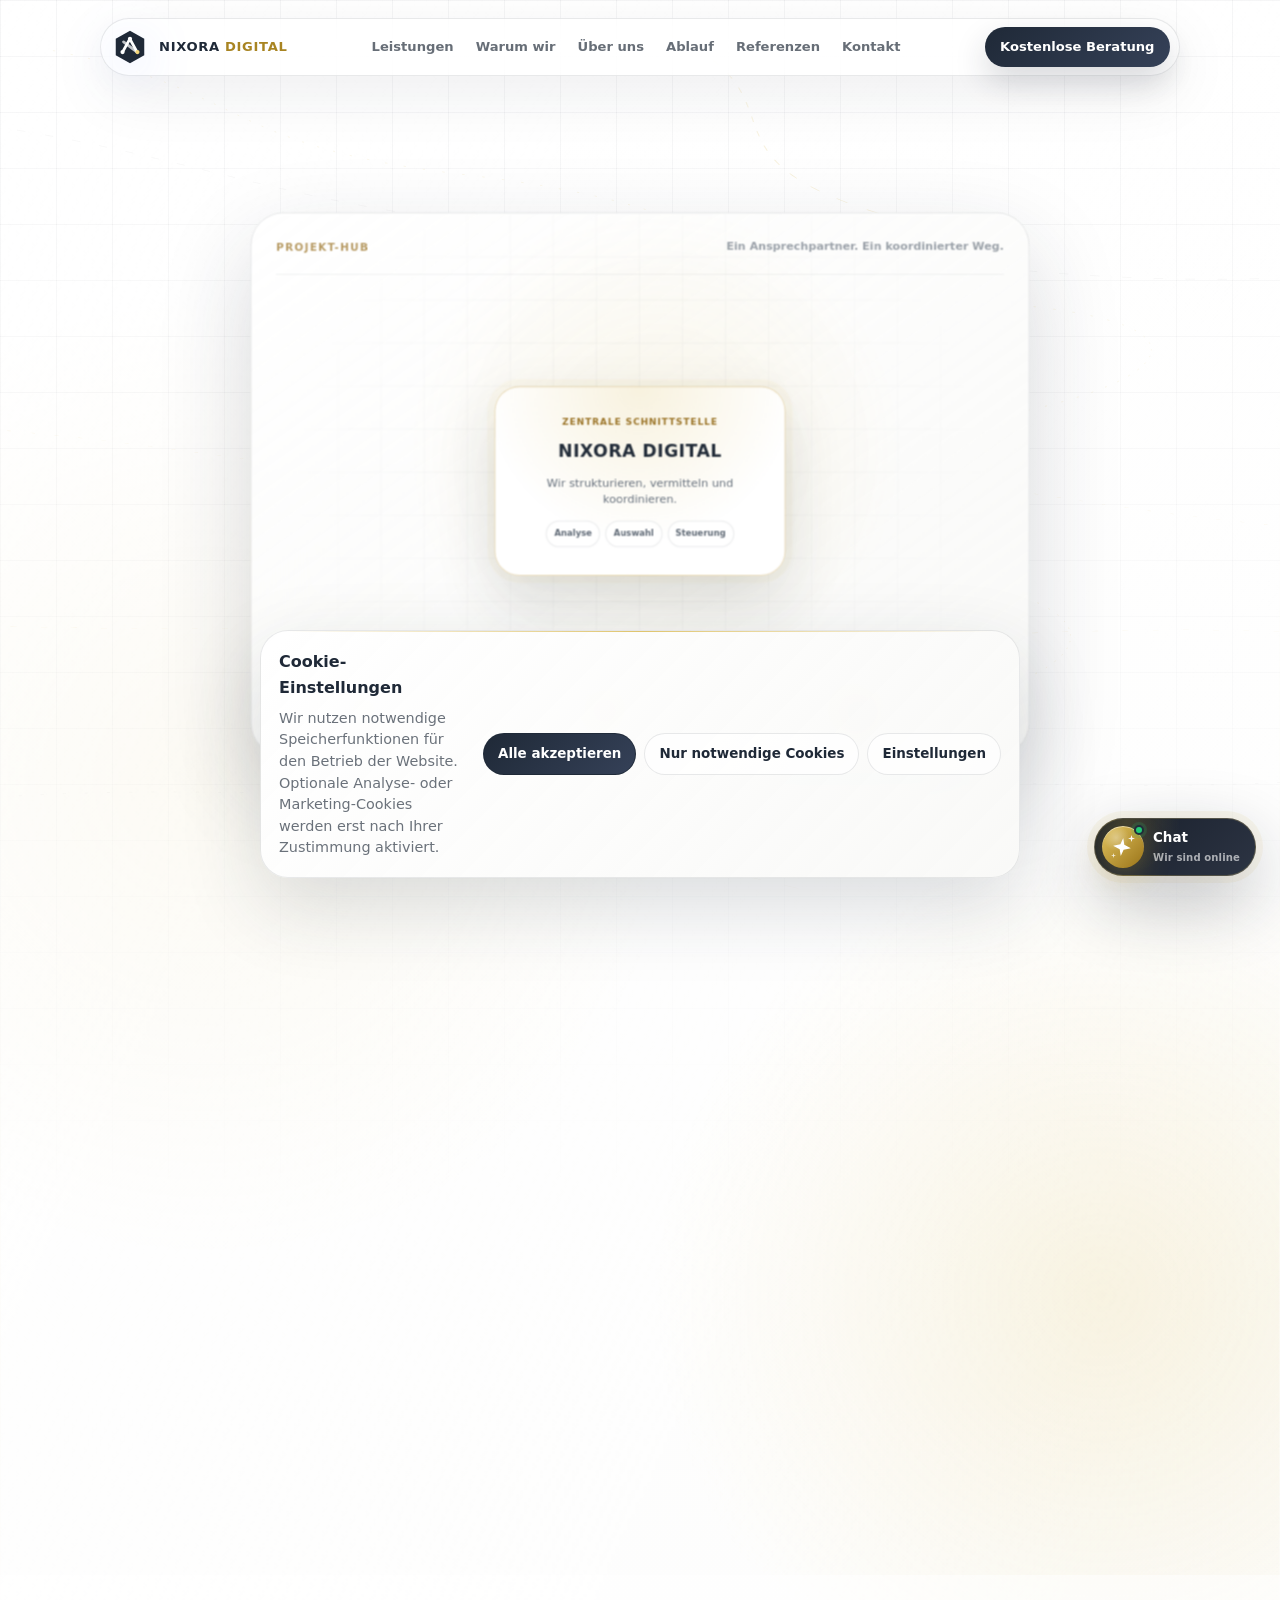
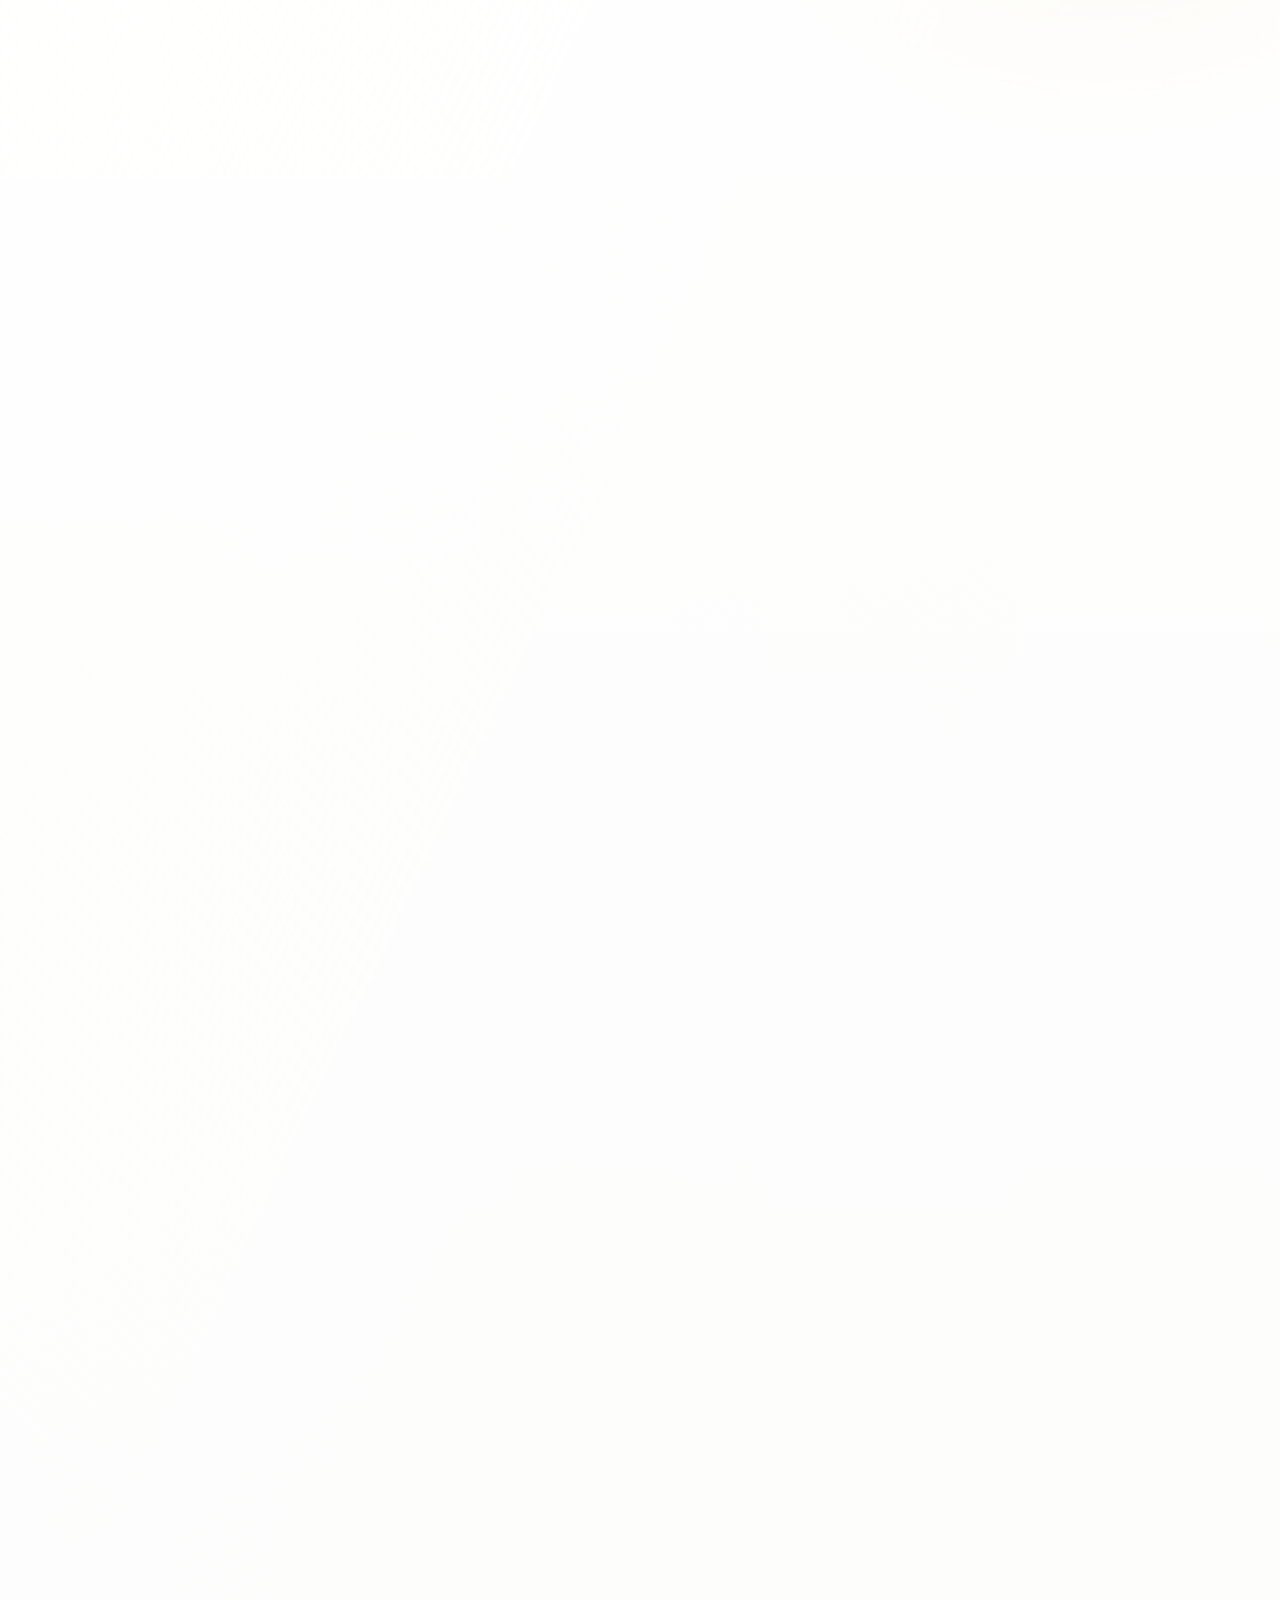
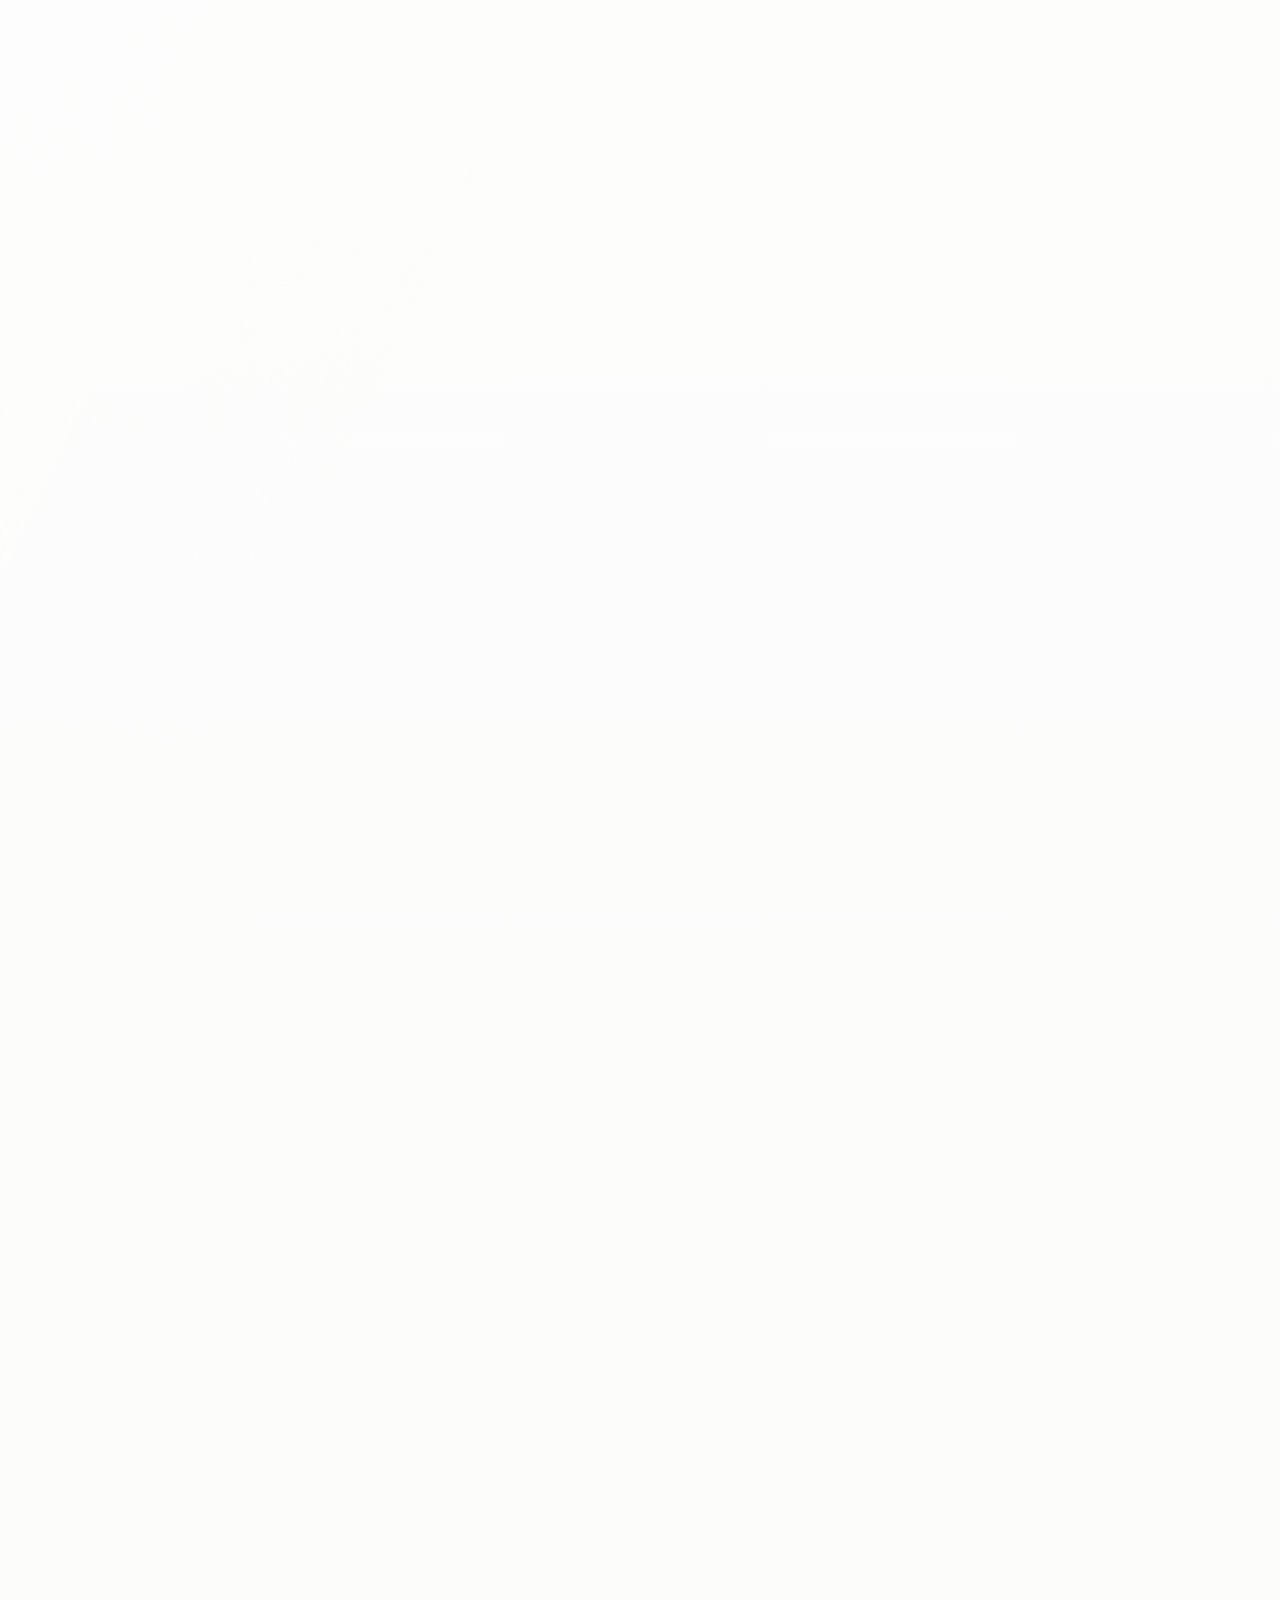
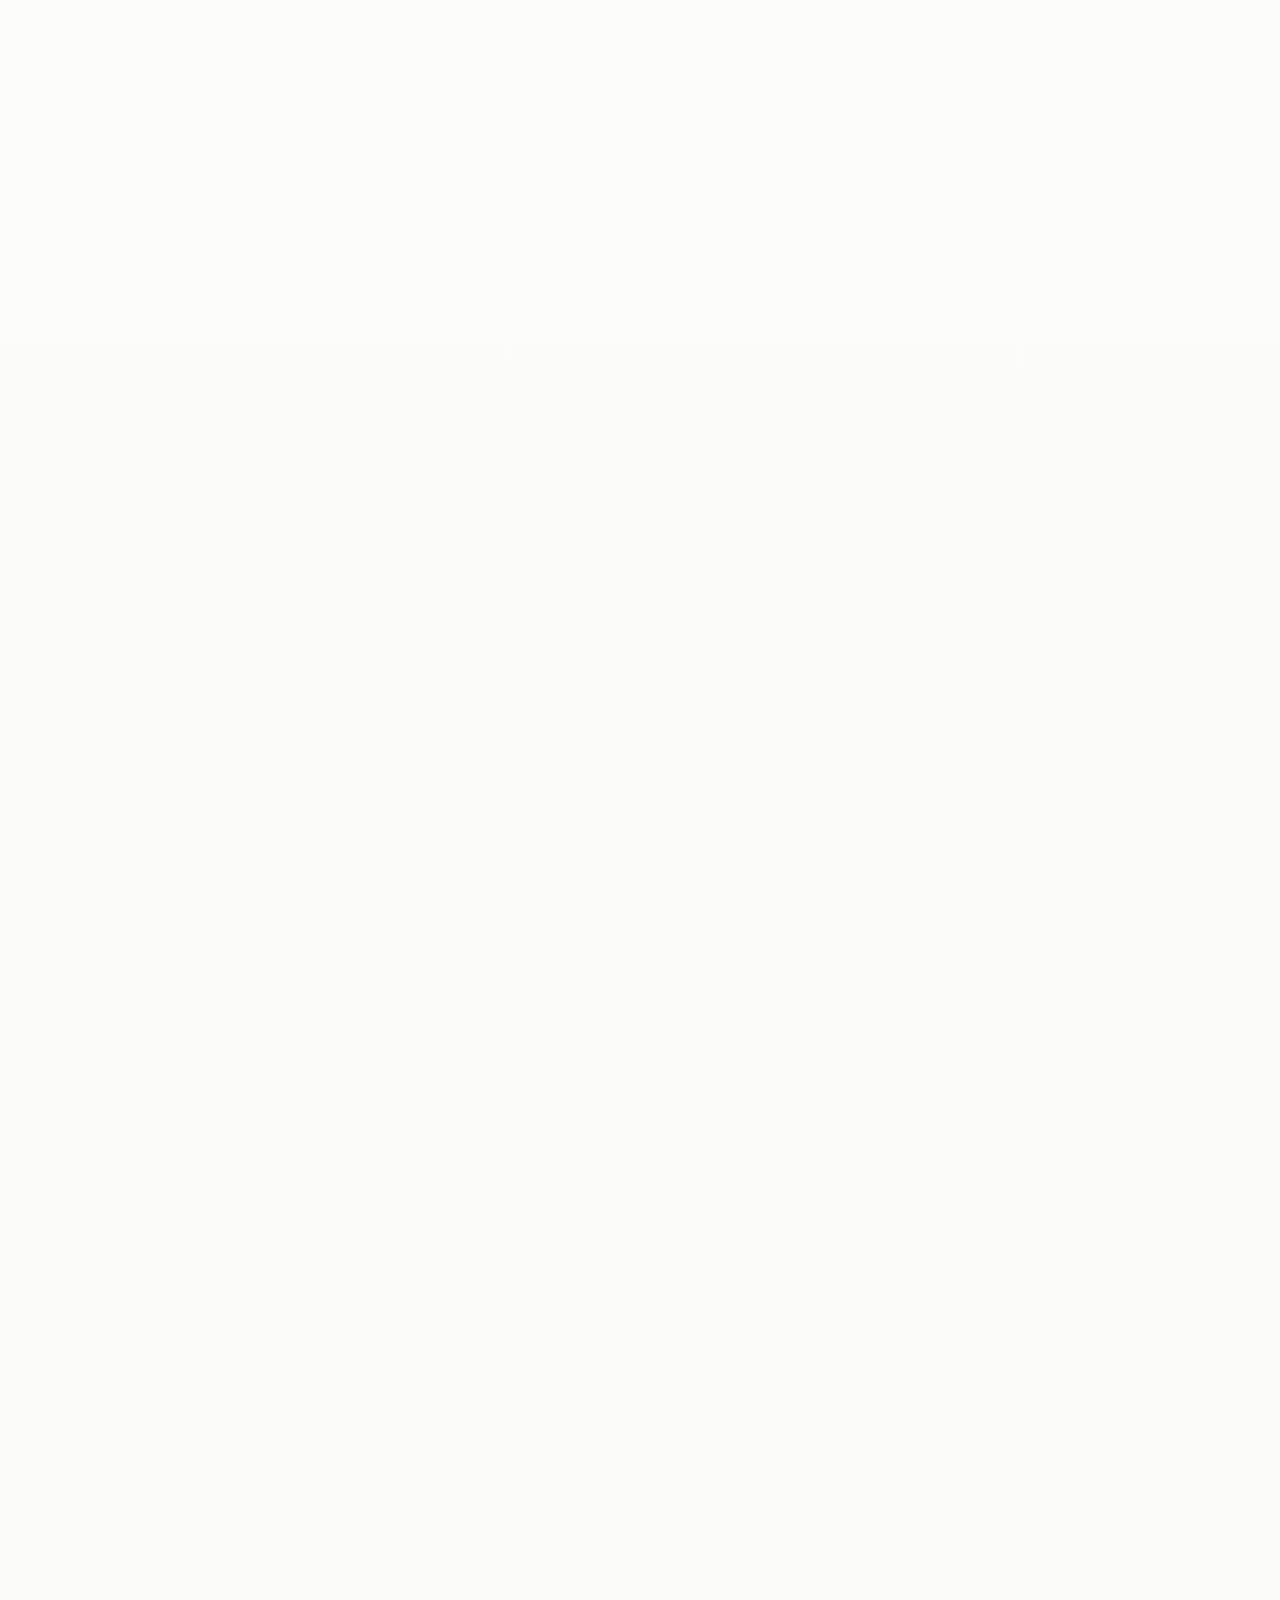
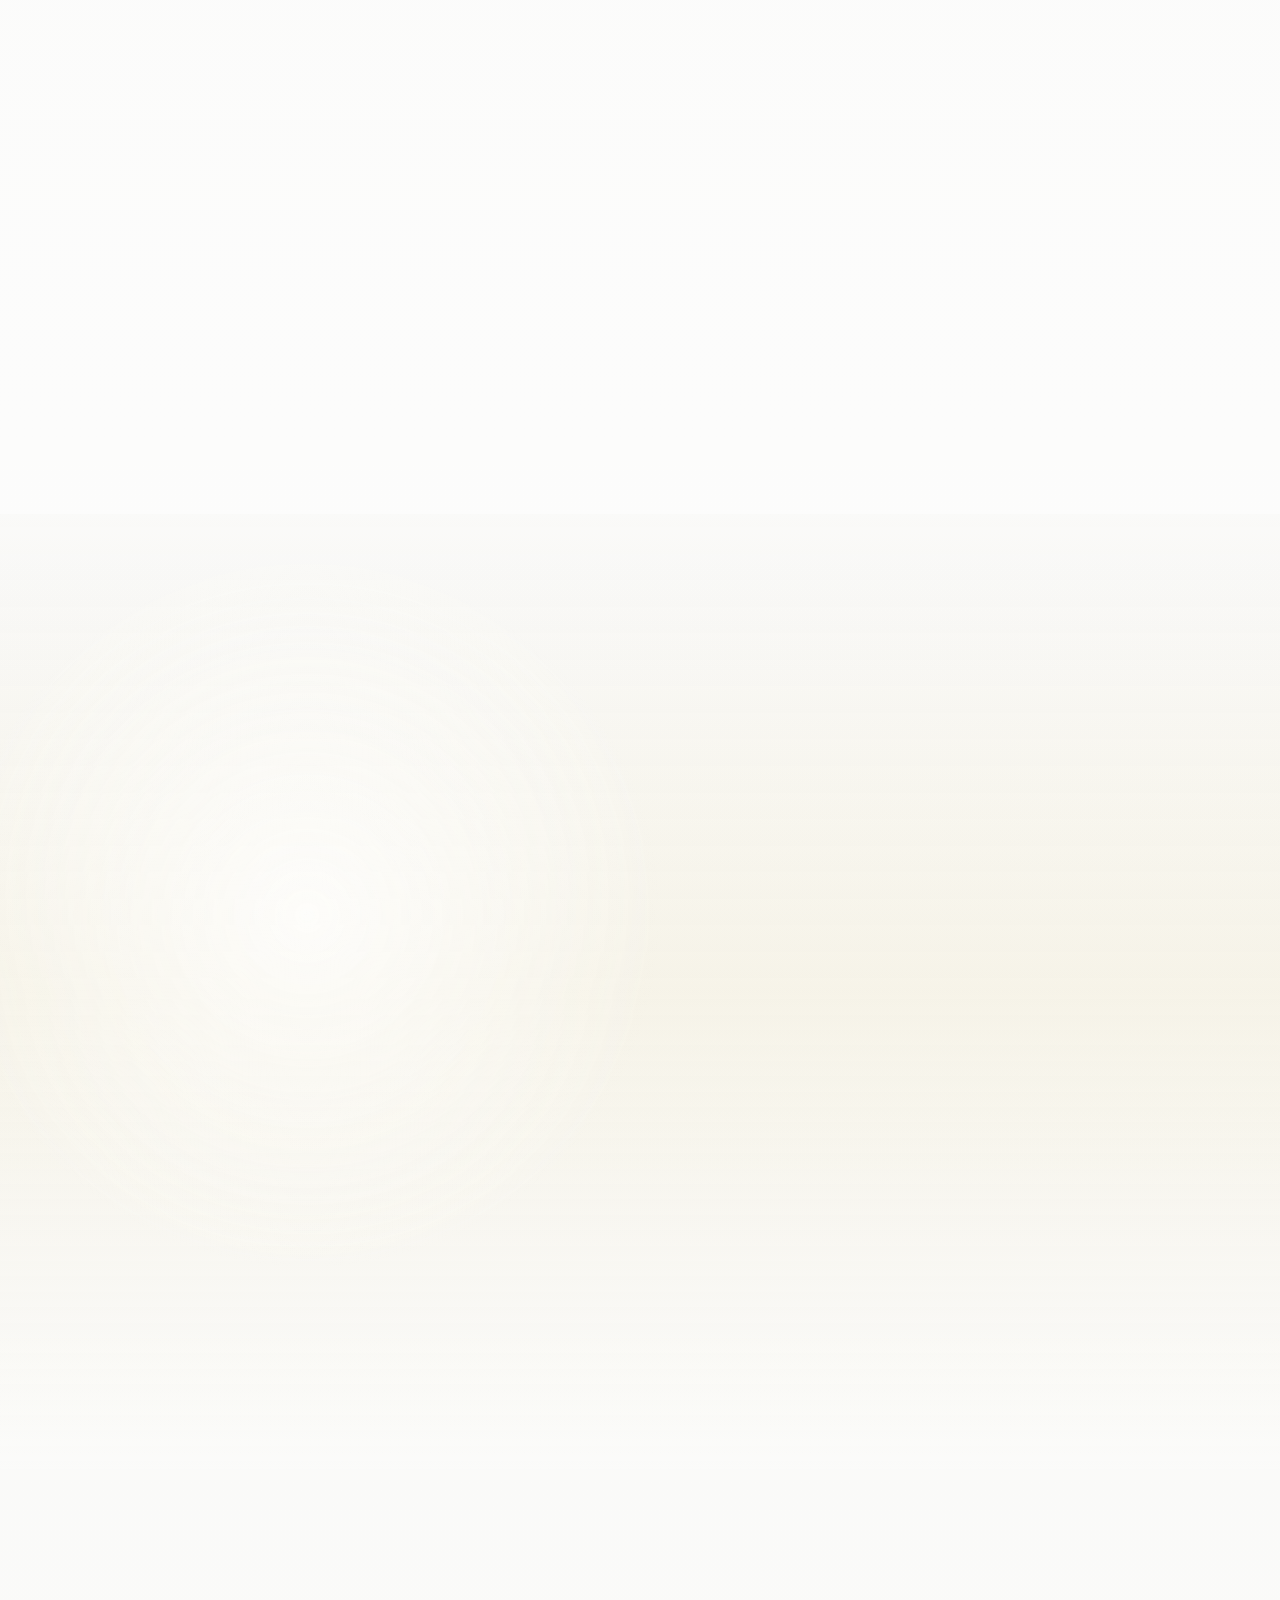
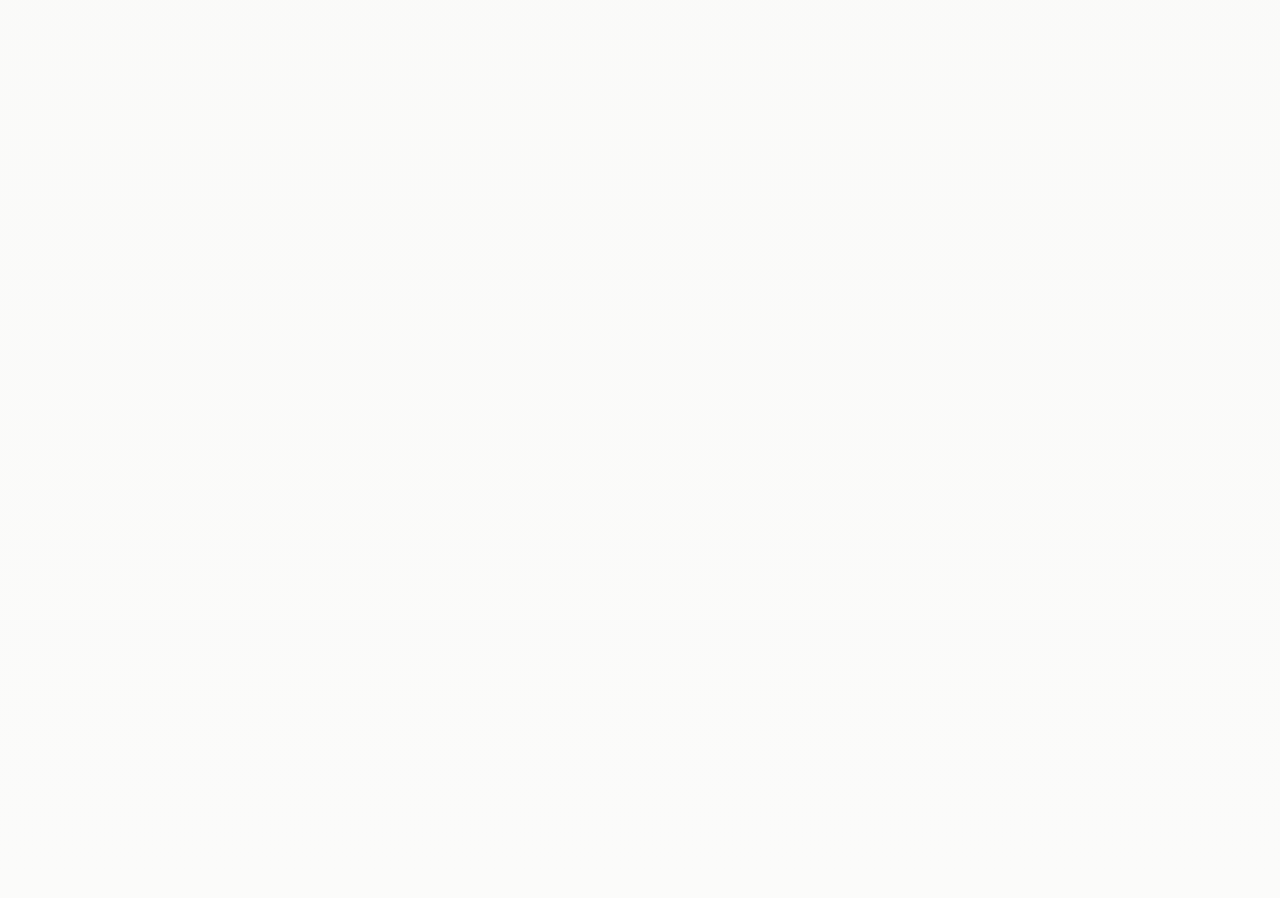
==== commit c8d544d1: "Add files via upload" ====
--- a/index.html
+++ b/index.html
@@ -17,7 +17,7 @@
       if (location.hash) history.replaceState(null, document.title, location.pathname + location.search);
     </script>
     <title>NIXORA DIGITAL - Lösungen, Partner und Projektkoordination</title>
-    <link rel="stylesheet" href="styles.css?v=variant5story2" />
+    <link rel="stylesheet" href="styles.css?v=hubfocus5" />
   </head>
   <body>
     <svg class="process-stream" viewBox="0 0 1440 3200" preserveAspectRatio="none" aria-hidden="true">
@@ -151,26 +151,8 @@
               <small>Ein Ansprechpartner. Ein koordinierter Weg.</small>
             </div>
 
-            <div class="hub-layout">
-              <section class="hub-intake" aria-label="Ausgangspunkt">
-                <span class="hub-label">Ausgangspunkt</span>
-                <div class="hub-intake-stack">
-                  <article class="hub-panel hub-client-card">
-                    <i class="hub-symbol hub-symbol-client" aria-hidden="true"></i>
-                    <div><strong>Unternehmen</strong><small>Ziele & Verantwortung</small></div>
-                  </article>
-                  <article class="hub-panel">
-                    <i class="hub-symbol hub-symbol-requirement" aria-hidden="true"></i>
-                    <div><strong>Anforderung</strong><small>Bedarf & Prioritäten</small></div>
-                  </article>
-                  <article class="hub-panel">
-                    <i class="hub-symbol hub-symbol-project" aria-hidden="true"></i>
-                    <div><strong>Projekt</strong><small>Rahmen & Ergebnis</small></div>
-                  </article>
-                </div>
-              </section>
-
-              <article class="hub-core">
+            <div class="hub-stage">
+              <article class="hub-core hub-stage-core">
                 <span>Zentrale Schnittstelle</span>
                 <strong>NIXORA DIGITAL</strong>
                 <p>Wir strukturieren, vermitteln und koordinieren.</p>
@@ -181,19 +163,35 @@
                 </div>
               </article>
 
-              <section class="hub-network" aria-label="Koordinierte Lösungsbausteine">
-                <span class="hub-label">Lösungsnetzwerk</span>
-                <div class="hub-network-grid">
-                  <article class="hub-panel"><i class="hub-symbol hub-symbol-expert" aria-hidden="true"></i><strong>Experten</strong></article>
-                  <article class="hub-panel"><i class="hub-symbol hub-symbol-system" aria-hidden="true"></i><strong>Systeme</strong></article>
-                  <article class="hub-panel"><i class="hub-symbol hub-symbol-resource" aria-hidden="true"></i><strong>Ressourcen</strong></article>
-                  <article class="hub-panel"><i class="hub-symbol hub-symbol-partner" aria-hidden="true"></i><strong>Partner</strong></article>
-                </div>
-                <article class="hub-panel hub-result">
-                  <i class="hub-symbol hub-symbol-result" aria-hidden="true"></i>
-                  <div><strong>Ergebnis</strong><small>Umgesetzt & geprüft</small></div>
-                </article>
-              </section>
+              <div class="hub-connectors" aria-hidden="true">
+                <i class="connector-requirements"></i>
+                <i class="connector-experts"></i>
+                <i class="connector-systems"></i>
+                <i class="connector-resources"></i>
+                <i class="connector-partners"></i>
+                <i class="connector-result"></i>
+              </div>
+
+              <div class="hub-orbit" aria-label="Koordinierte Anforderungen und Lösungsbausteine">
+                <article class="hub-panel hub-orbit-node node-requirements">
+                  <i class="hub-symbol hub-symbol-requirement" aria-hidden="true"></i><strong>Anforderungen</strong>
+                </article>
+                <article class="hub-panel hub-orbit-node node-experts">
+                  <i class="hub-symbol hub-symbol-expert" aria-hidden="true"></i><strong>Experten</strong>
+                </article>
+                <article class="hub-panel hub-orbit-node node-systems">
+                  <i class="hub-symbol hub-symbol-system" aria-hidden="true"></i><strong>Systeme</strong>
+                </article>
+                <article class="hub-panel hub-orbit-node node-resources">
+                  <i class="hub-symbol hub-symbol-resource" aria-hidden="true"></i><strong>Ressourcen</strong>
+                </article>
+                <article class="hub-panel hub-orbit-node node-partners">
+                  <i class="hub-symbol hub-symbol-partner" aria-hidden="true"></i><strong>Partner</strong>
+                </article>
+                <article class="hub-panel hub-orbit-node node-result">
+                  <i class="hub-symbol hub-symbol-result" aria-hidden="true"></i><strong>Ergebnis</strong>
+                </article>
+              </div>
             </div>
 
             <div class="hub-flow" aria-label="Projektablauf">
@@ -659,6 +657,6 @@
     </footer>
 
     <div class="chatbot-host" data-chatbot-host aria-live="polite"></div>
-    <script src="script.js?v=variant5story2"></script>
+    <script src="script.js?v=hubfocus5"></script>
   </body>
 </html>
--- a/styles.css
+++ b/styles.css
@@ -4773,6 +4773,215 @@
   }
 }
 
+/* Central-first project hub */
+.hub-stage {
+  position: relative;
+  flex: 1;
+  min-height: 340px;
+}
+
+.hub-stage-core {
+  position: absolute;
+  top: 50%;
+  left: 50%;
+  width: 40%;
+  min-height: 176px;
+  opacity: 1;
+  filter: none;
+  transform: translate(-50%, -50%) scale(1);
+}
+
+.hero.story-core .hub-stage-core {
+  transform: translate(-50%, -50%) scale(1);
+}
+
+.hub-orbit,
+.hub-connectors {
+  position: absolute;
+  inset: 0;
+}
+
+.hub-connectors {
+  z-index: 1;
+  pointer-events: none;
+}
+
+.hub-connectors i {
+  position: absolute;
+  top: 50%;
+  left: 50%;
+  width: 31%;
+  height: 1px;
+  opacity: 0;
+  background: linear-gradient(90deg, rgba(193, 152, 61, 0.62), rgba(31, 41, 55, 0.1));
+  transform: rotate(var(--angle)) scaleX(0);
+  transform-origin: left center;
+  transition:
+    opacity 400ms ease,
+    transform 720ms cubic-bezier(0.22, 1, 0.36, 1);
+}
+
+.connector-requirements { --angle: 205deg; }
+.connector-experts { --angle: -25deg; }
+.connector-resources { --angle: 180deg; }
+.connector-systems { --angle: 0deg; }
+.connector-partners { --angle: 155deg; }
+.connector-result { --angle: 25deg; }
+
+.hub-orbit {
+  z-index: 2;
+}
+
+.hub-orbit-node {
+  position: absolute;
+  width: 29%;
+  min-height: 60px;
+  opacity: 0;
+  filter: blur(5px);
+  transform: translateY(10px) scale(0.97);
+  transition:
+    opacity 560ms cubic-bezier(0.22, 1, 0.36, 1),
+    filter 560ms cubic-bezier(0.22, 1, 0.36, 1),
+    transform 680ms cubic-bezier(0.22, 1, 0.36, 1);
+}
+
+.node-requirements { top: 5%; left: 1%; }
+.node-experts { top: 5%; right: 1%; }
+.node-resources { top: 40%; left: 0; }
+.node-systems { top: 40%; right: 0; }
+.node-partners { left: 7%; bottom: 4%; }
+.node-result {
+  right: 7%;
+  bottom: 4%;
+  border-color: rgba(193, 152, 61, 0.32);
+  background: linear-gradient(145deg, #fff, rgba(212, 175, 55, 0.1));
+}
+
+.hero.story-network .hub-orbit-node {
+  opacity: 1;
+  filter: none;
+  transform: none;
+}
+
+.hero.story-network .node-experts { transition-delay: 50ms; }
+.hero.story-network .node-resources { transition-delay: 100ms; }
+.hero.story-network .node-systems { transition-delay: 150ms; }
+.hero.story-network .node-partners { transition-delay: 200ms; }
+.hero.story-network .node-result { transition-delay: 250ms; }
+
+.hero.story-lines .hub-connectors i {
+  opacity: 1;
+  transform: rotate(var(--angle)) scaleX(1);
+}
+
+.hero.story-lines .connector-experts { transition-delay: 40ms; }
+.hero.story-lines .connector-resources { transition-delay: 80ms; }
+.hero.story-lines .connector-systems { transition-delay: 120ms; }
+.hero.story-lines .connector-partners { transition-delay: 160ms; }
+.hero.story-lines .connector-result { transition-delay: 200ms; }
+
+.hero.story-result .hub-flow {
+  opacity: 1;
+  transform: none;
+}
+
+.hero.is-explained .hero-copy,
+.hero.is-explained .hero-copy.reveal {
+  opacity: 1 !important;
+  filter: none !important;
+  pointer-events: auto;
+}
+
+@media (max-width: 820px) {
+  .hero:not(.is-explained) .hero-copy {
+    opacity: 0 !important;
+    filter: blur(6px) !important;
+    transform: translateY(18px);
+  }
+
+  .hero.is-explained .hero-copy {
+    transform: none;
+    transition:
+      opacity 620ms cubic-bezier(0.22, 1, 0.36, 1),
+      filter 620ms cubic-bezier(0.22, 1, 0.36, 1),
+      transform 720ms cubic-bezier(0.22, 1, 0.36, 1);
+  }
+}
+
+@media (max-width: 820px) {
+  .hub-stage {
+    min-height: 560px;
+  }
+
+  .hub-stage-core {
+    top: 50%;
+    width: 64%;
+    min-height: 170px;
+  }
+
+  .hub-orbit-node {
+    width: 43%;
+  }
+
+  .node-requirements { top: 2%; left: 1%; }
+  .node-experts { top: 2%; right: 1%; }
+  .node-resources { top: 26%; left: 0; }
+  .node-systems { top: 26%; right: 0; }
+  .node-partners { left: 2%; bottom: 2%; }
+  .node-result { right: 2%; bottom: 2%; }
+
+  .hub-connectors i {
+    width: 39%;
+  }
+
+  .connector-requirements { --angle: 222deg; }
+  .connector-experts { --angle: -42deg; }
+  .connector-resources { --angle: 196deg; }
+  .connector-systems { --angle: -16deg; }
+  .connector-partners { --angle: 138deg; }
+  .connector-result { --angle: 42deg; }
+}
+
+@media (max-width: 560px) {
+  .hub-stage {
+    min-height: 510px;
+  }
+
+  .hub-stage-core {
+    width: 70%;
+    min-height: 156px;
+    padding: 21px 12px 16px;
+  }
+
+  .hub-stage-core > strong {
+    font-size: 0.9rem;
+  }
+
+  .hub-orbit-node {
+    width: 44%;
+    min-height: 56px;
+    padding: 9px;
+  }
+
+  .hub-orbit-node strong {
+    font-size: 0.62rem;
+  }
+
+  .hub-orbit-node .hub-symbol {
+    flex-basis: 25px;
+    width: 25px;
+    height: 25px;
+  }
+}
+
+@media (prefers-reduced-motion: reduce) {
+  .hub-stage-core,
+  .hub-orbit-node,
+  .hub-connectors i {
+    transition: none !important;
+  }
+}
+
 @media (max-width: 1040px) {
   .site-header {
     grid-template-columns: auto auto auto;
@@ -7635,3 +7844,84 @@
     transition: none !important;
   }
 }
+
+/* Keep the central project hub authoritative over legacy hero layout rules. */
+.hub-stage {
+  position: relative;
+  flex: 1;
+  min-height: 340px;
+}
+
+.hub-stage-core,
+.hero.story-core .hub-stage-core {
+  position: absolute;
+  top: 50%;
+  left: 50%;
+  width: 40%;
+  min-height: 176px;
+  opacity: 1;
+  filter: none;
+  transform: translate(-50%, -50%) scale(1);
+}
+
+.hub-orbit,
+.hub-connectors {
+  position: absolute;
+  inset: 0;
+}
+
+.hero:not(.story-network) .hub-orbit-node {
+  opacity: 0;
+  filter: blur(5px);
+}
+
+.hero.story-network .hub-orbit-node {
+  opacity: 1;
+  filter: none;
+  transform: none;
+}
+
+.hero:not(.story-lines) .hub-connectors i {
+  opacity: 0;
+  transform: rotate(var(--angle)) scaleX(0);
+}
+
+.hero.story-lines .hub-connectors i {
+  opacity: 1;
+  transform: rotate(var(--angle)) scaleX(1);
+}
+
+.hero:not(.story-result) .hub-flow {
+  opacity: 0;
+  transform: translateY(8px);
+}
+
+.hero.story-result .hub-flow {
+  opacity: 1;
+  transform: none;
+}
+
+@media (max-width: 820px) {
+  .hub-stage {
+    min-height: 560px;
+  }
+
+  .hub-stage-core,
+  .hero.story-core .hub-stage-core {
+    width: 64%;
+    min-height: 170px;
+  }
+}
+
+@media (max-width: 560px) {
+  .hub-stage {
+    min-height: 510px;
+  }
+
+  .hub-stage-core,
+  .hero.story-core .hub-stage-core {
+    width: 70%;
+    min-height: 156px;
+    padding: 21px 12px 16px;
+  }
+}
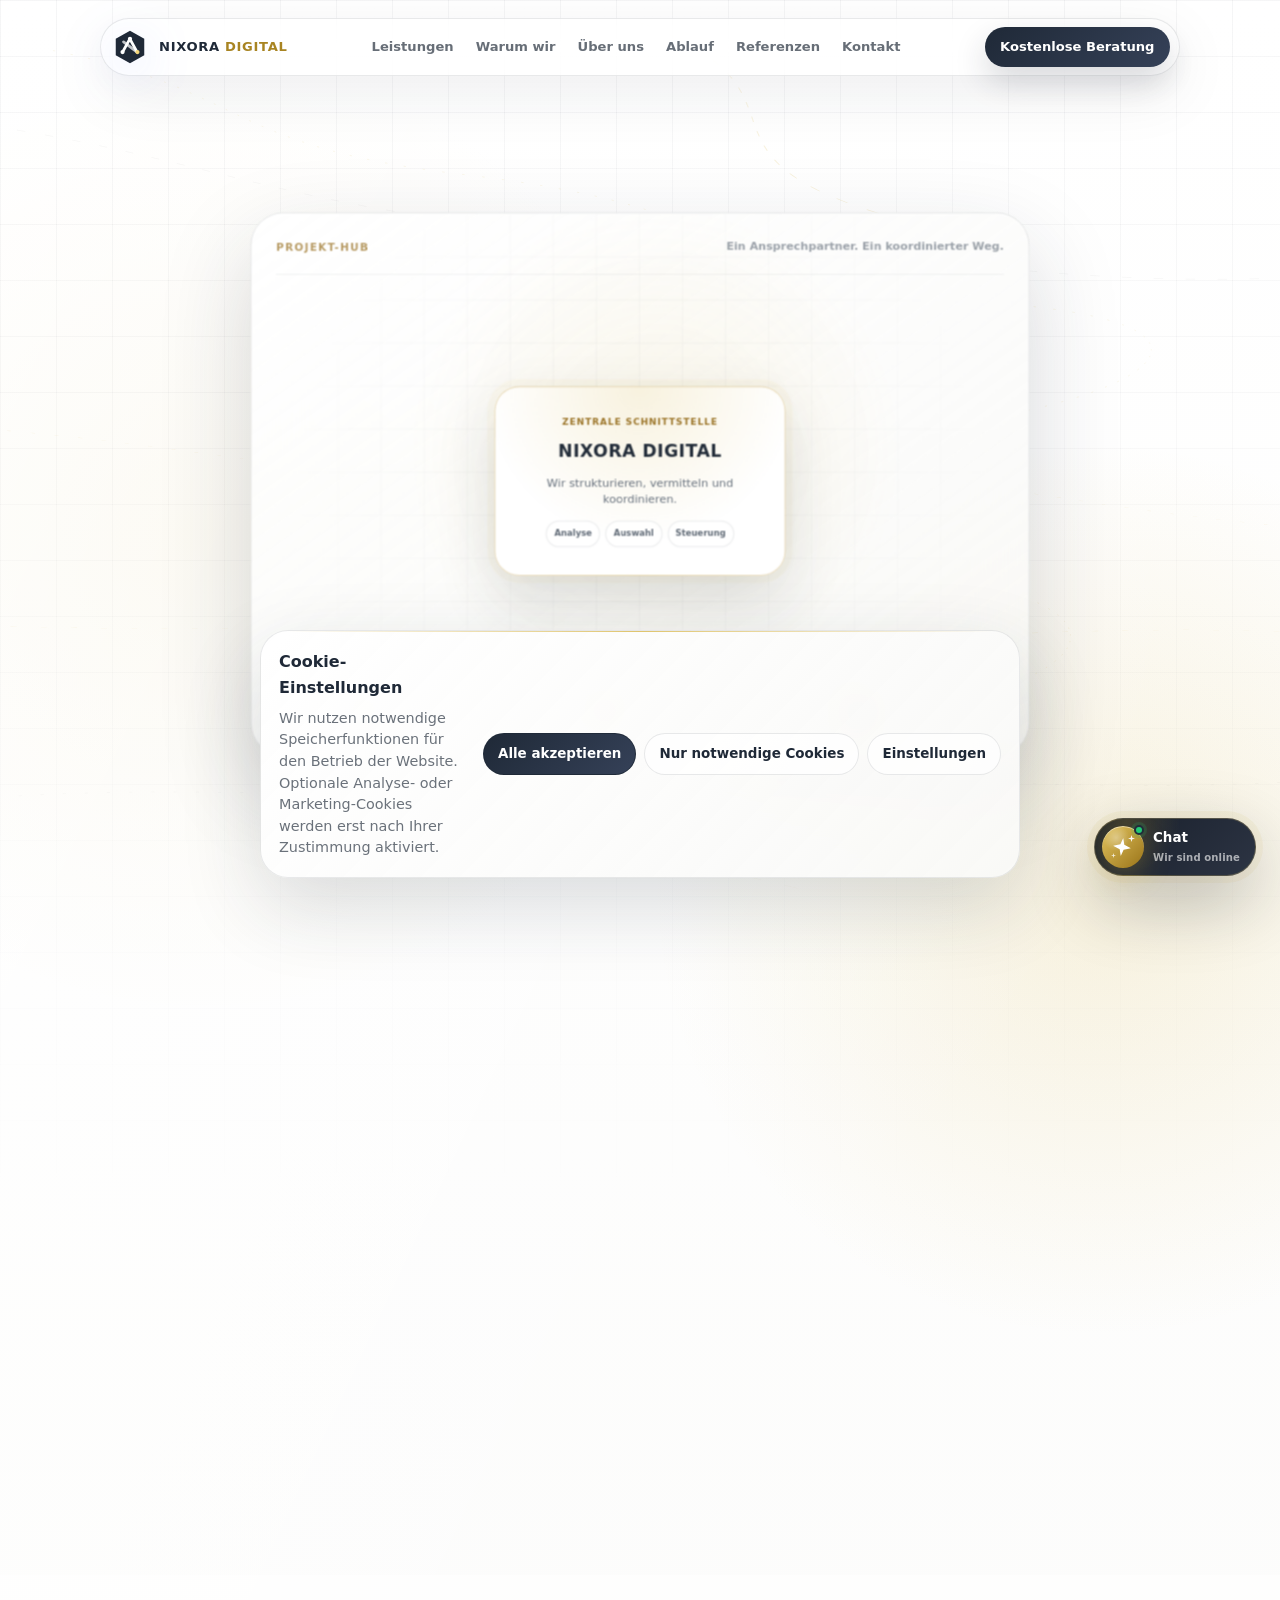
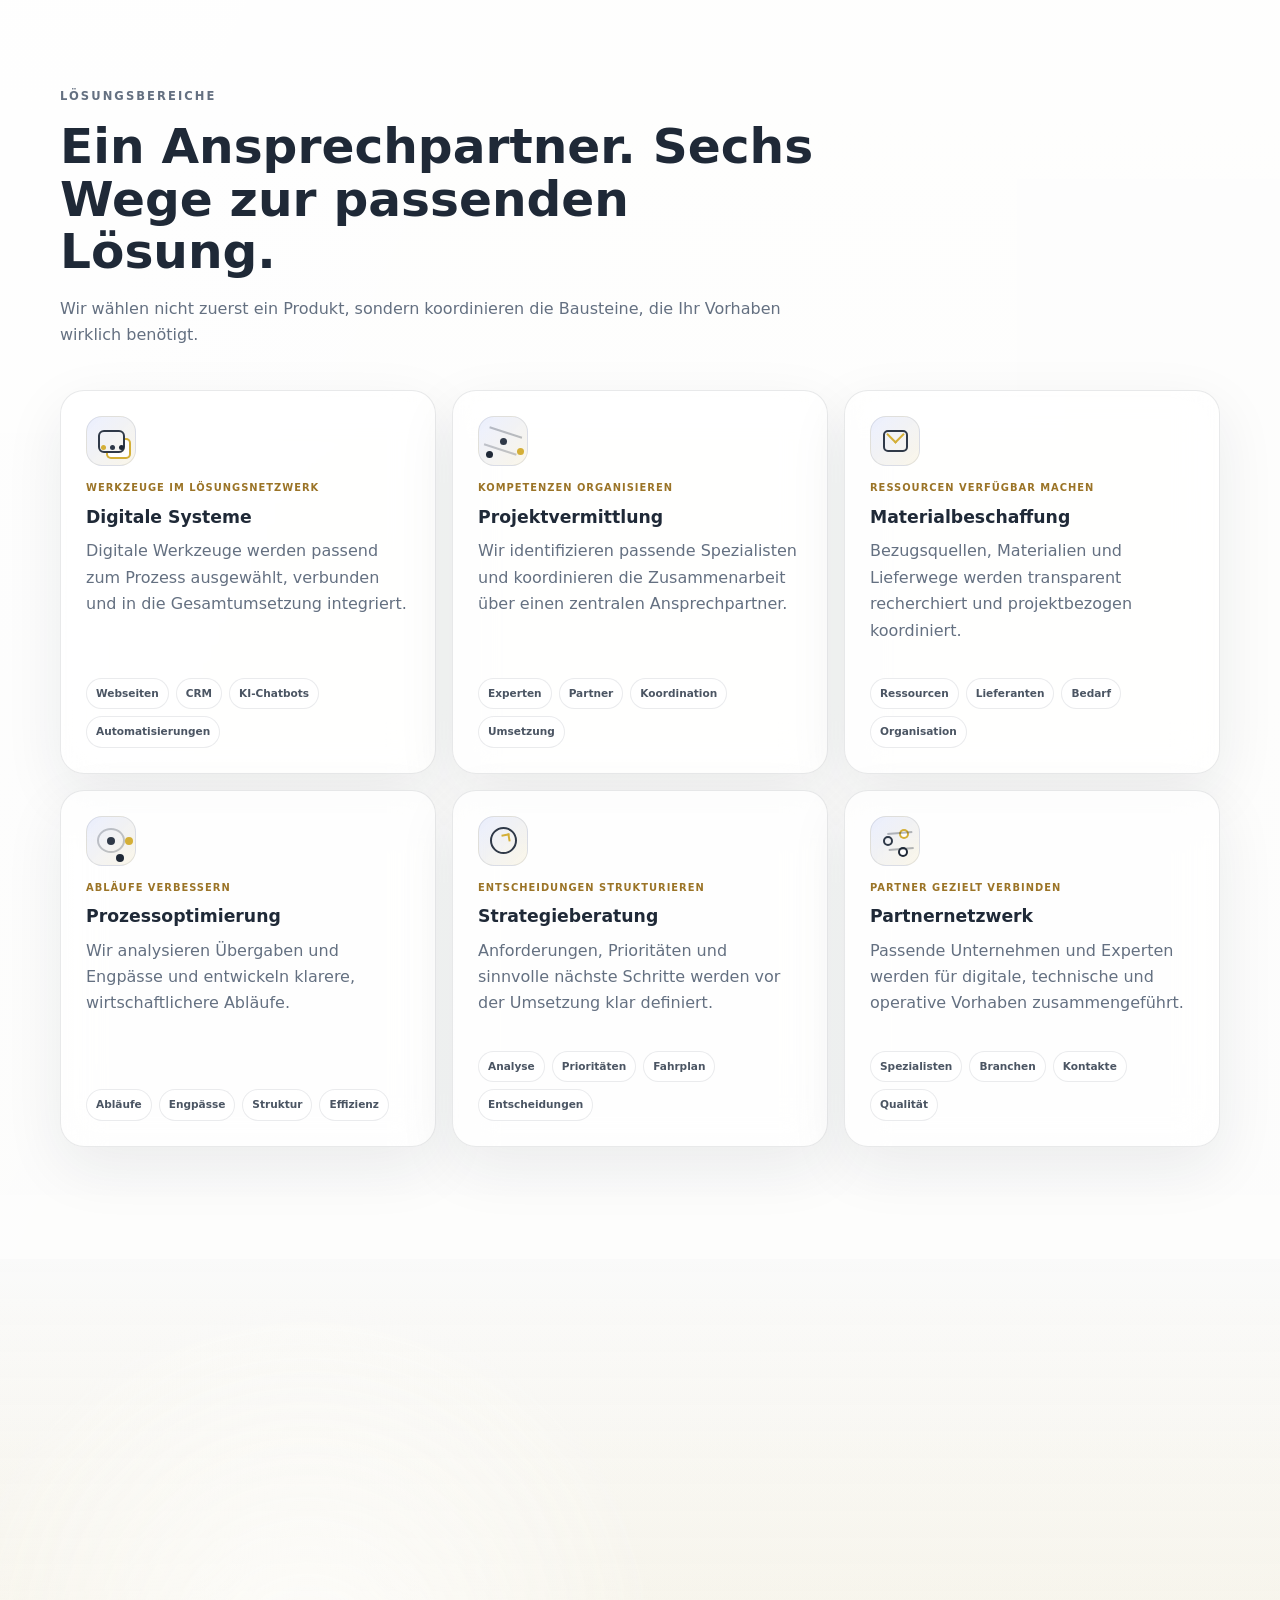
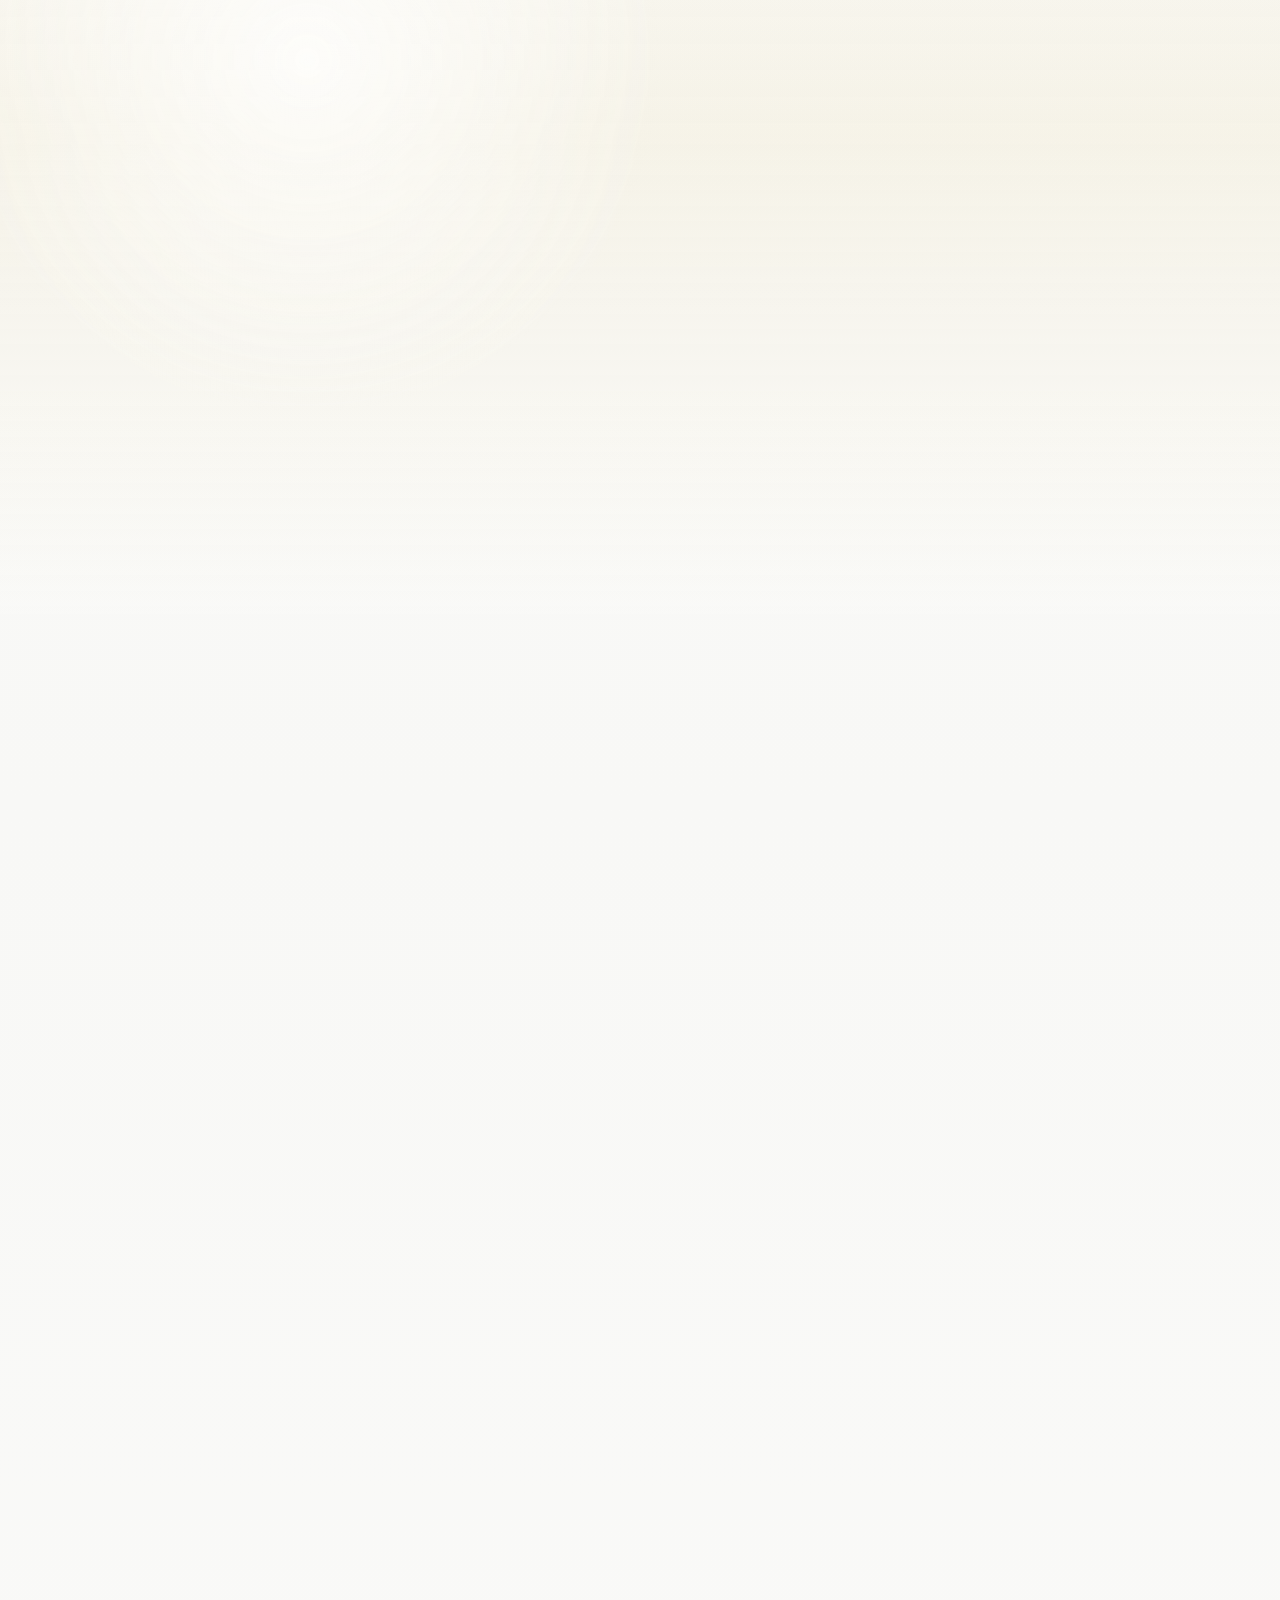
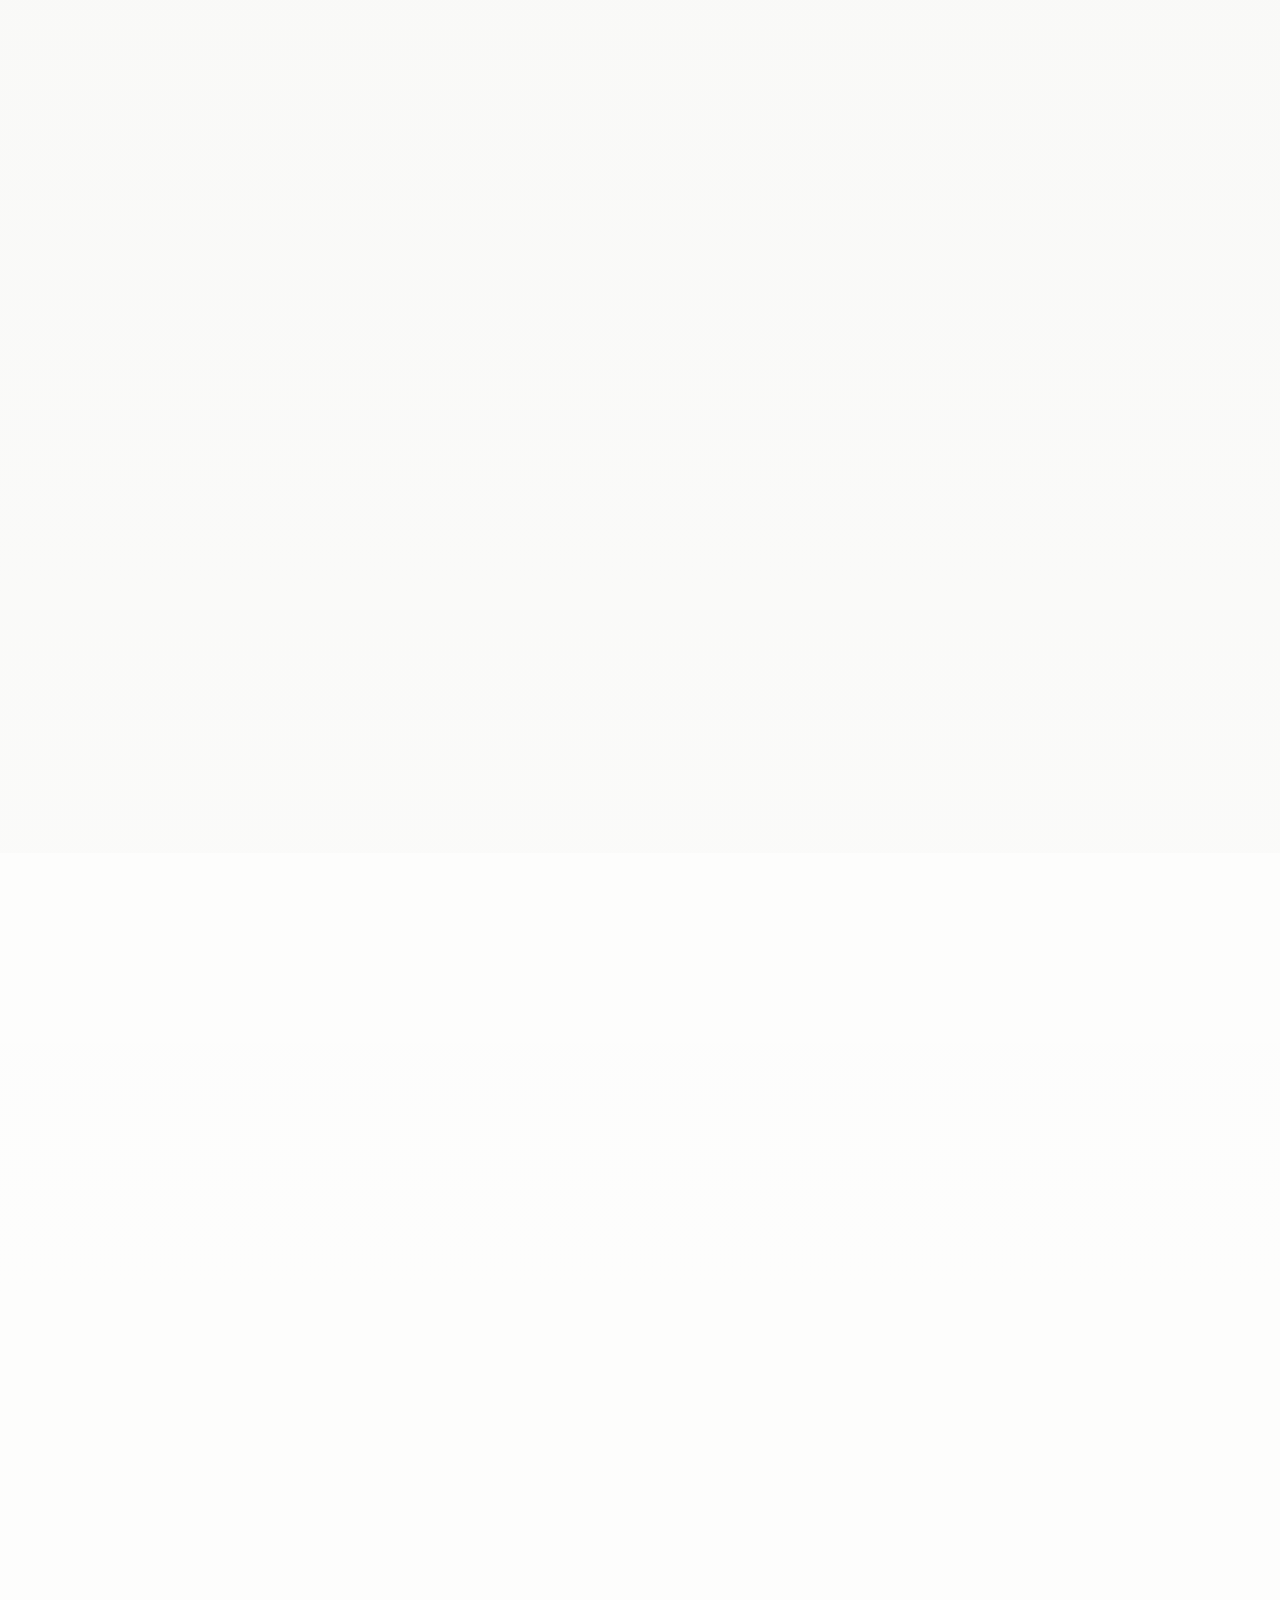
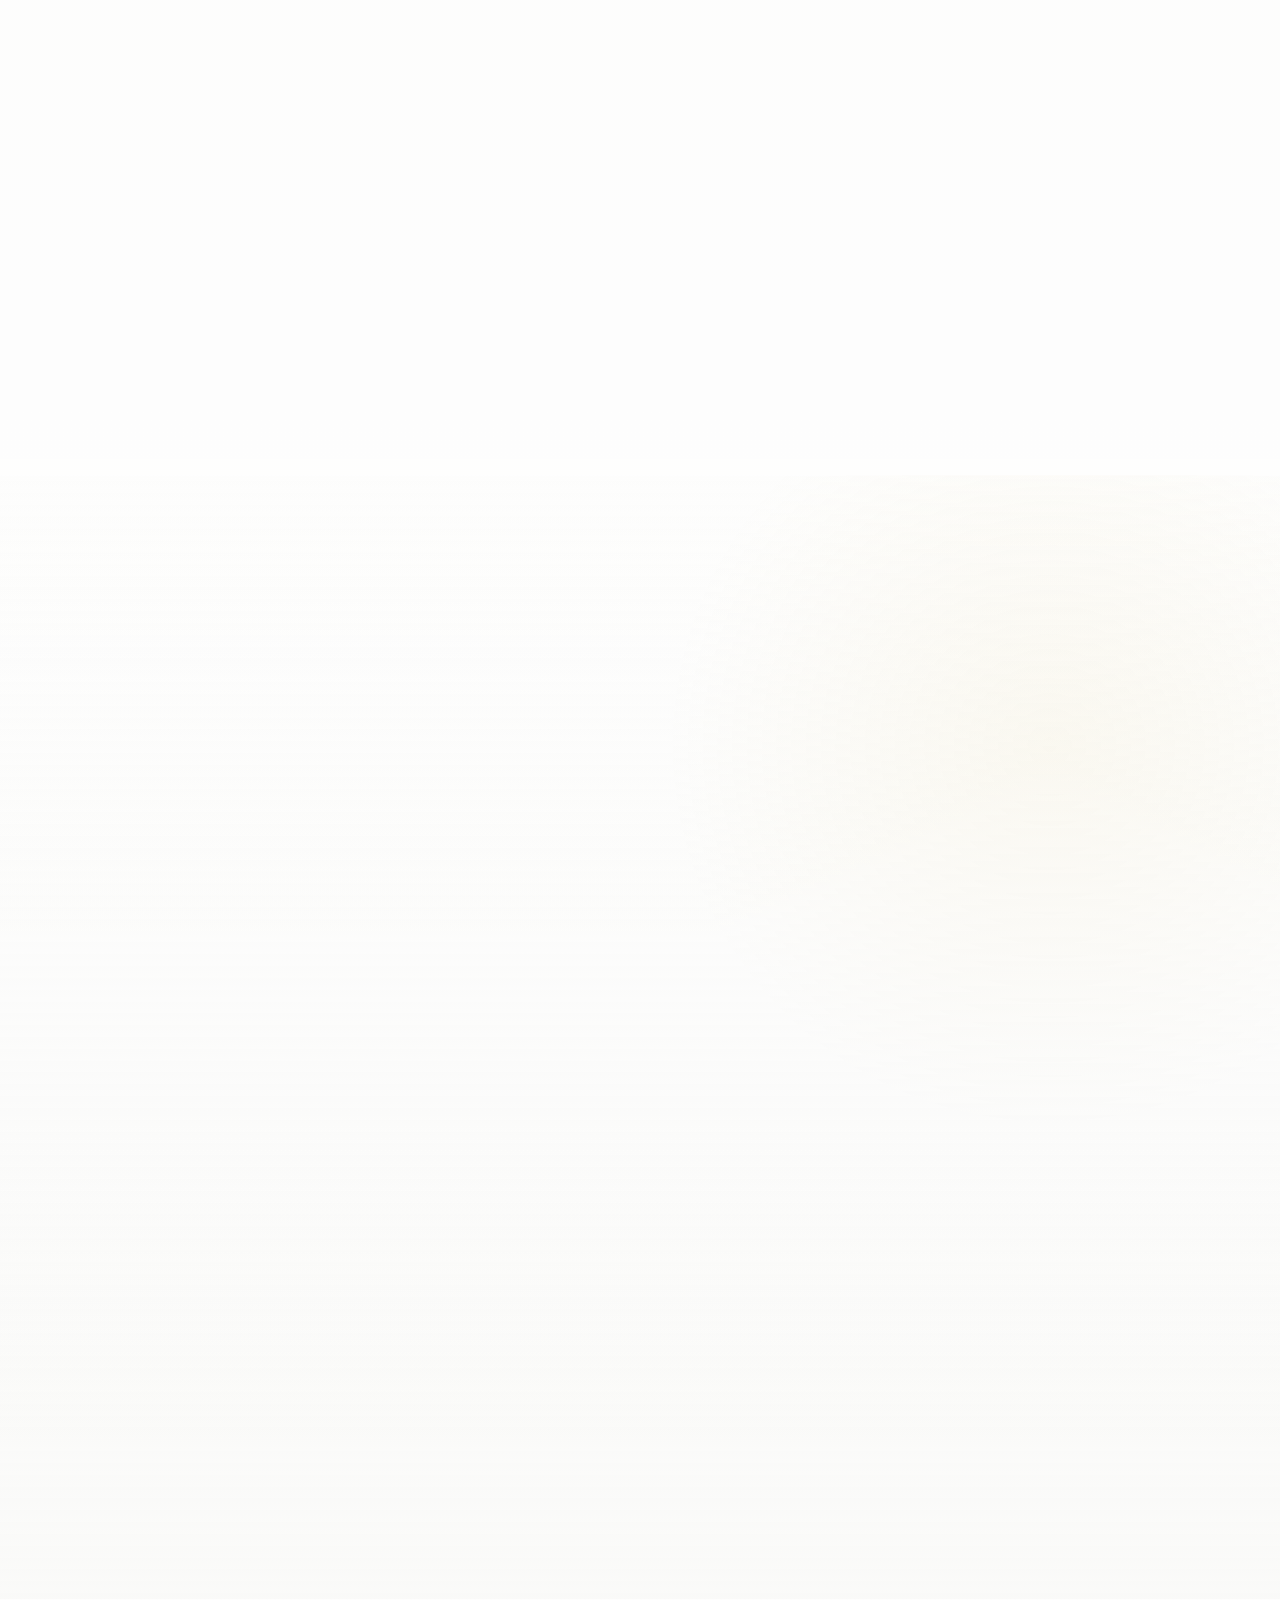
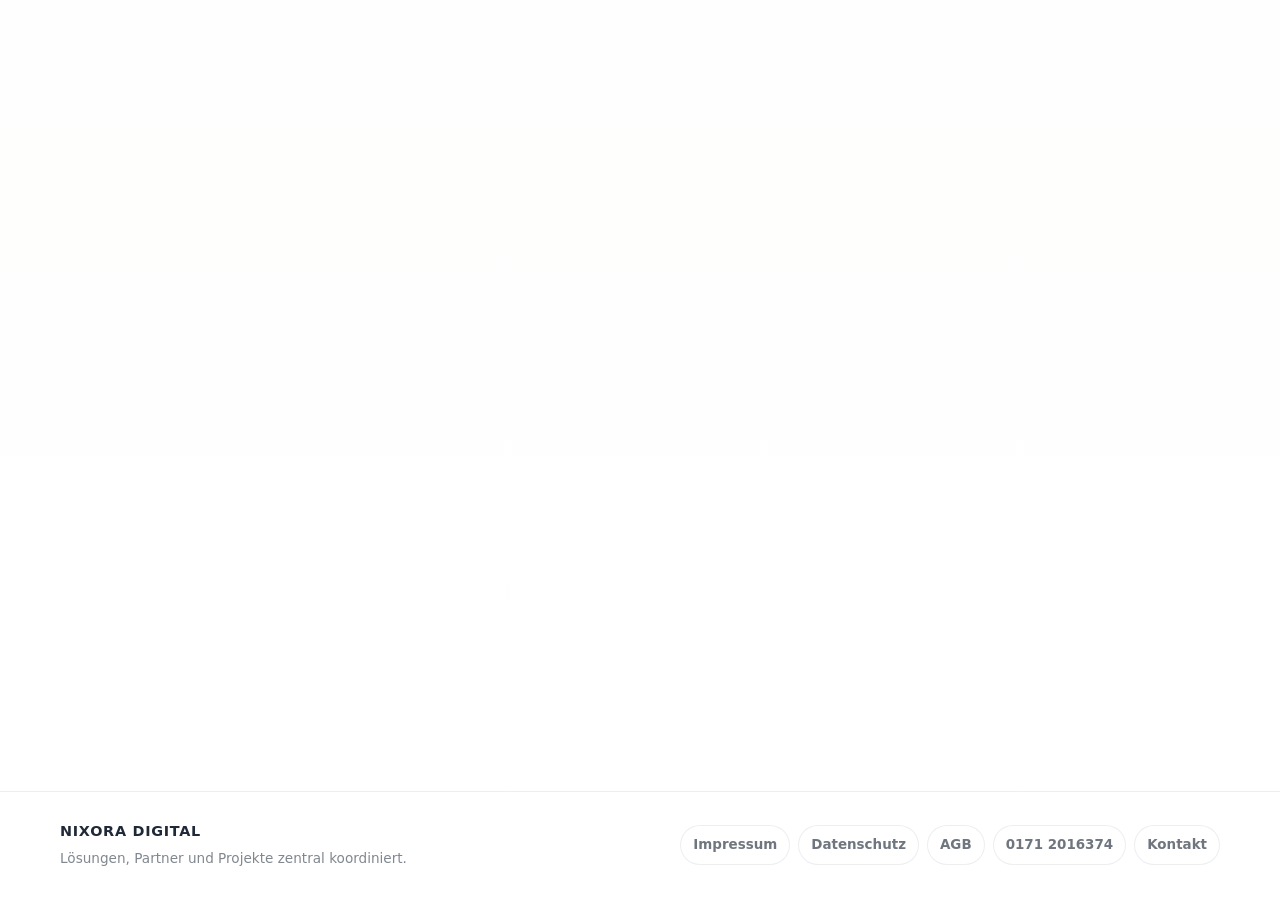
==== commit 833e7e0d: "Add files via upload" ====
--- a/index.html
+++ b/index.html
@@ -5,7 +5,7 @@
     <meta name="viewport" content="width=device-width, initial-scale=1.0" />
     <meta
       name="description"
-      content="NIXORA DIGITAL koordiniert digitale und operative Projekte, vermittelt passende Experten und organisiert Lösungen, Partner und Ressourcen für moderne Unternehmen."
+      content="NIXORA DIGITAL ist die zentrale Schnittstelle für komplexe Projekte. Wir koordinieren Anforderungen, Experten, Systeme und Ressourcen bis zur erfolgreichen Umsetzung."
     />
     <meta
       name="keywords"
@@ -16,7 +16,88 @@
       if ("scrollRestoration" in history) history.scrollRestoration = "manual";
       if (location.hash) history.replaceState(null, document.title, location.pathname + location.search);
     </script>
-    <title>NIXORA DIGITAL - Lösungen, Partner und Projektkoordination</title>
+    <title>NIXORA DIGITAL | Projektkoordination & digitale Lösungen</title>
+    <link rel="canonical" href="https://nixoradigital.de/" />
+    <link rel="icon" type="image/svg+xml" href="assets/nixora-logo.svg" />
+    <link rel="apple-touch-icon" href="assets/nixora-logo.svg" />
+    <meta property="og:type" content="website" />
+    <meta property="og:locale" content="de_DE" />
+    <meta property="og:site_name" content="NIXORA DIGITAL" />
+    <meta property="og:title" content="NIXORA DIGITAL | Projektkoordination & digitale Lösungen" />
+    <meta property="og:description" content="NIXORA DIGITAL ist die zentrale Schnittstelle für komplexe Projekte. Wir koordinieren Anforderungen, Experten, Systeme und Ressourcen bis zur erfolgreichen Umsetzung." />
+    <meta property="og:url" content="https://nixoradigital.de/" />
+    <meta property="og:image" content="https://nixoradigital.de/assets/hero-digital-agency.png" />
+    <meta property="og:image:alt" content="NIXORA DIGITAL Projekt-Hub für Projektkoordination und digitale Lösungen" />
+    <meta name="twitter:card" content="summary_large_image" />
+    <meta name="twitter:title" content="NIXORA DIGITAL | Projektkoordination & digitale Lösungen" />
+    <meta name="twitter:description" content="NIXORA DIGITAL ist die zentrale Schnittstelle für komplexe Projekte. Wir koordinieren Anforderungen, Experten, Systeme und Ressourcen bis zur erfolgreichen Umsetzung." />
+    <meta name="twitter:image" content="https://nixoradigital.de/assets/hero-digital-agency.png" />
+    <script type="application/ld+json">
+      {
+        "@context": "https://schema.org",
+        "@graph": [
+          {
+            "@type": "Person",
+            "@id": "https://nixoradigital.de/#marvin-breiser",
+            "name": "Marvin Breiser",
+            "email": "nixoradigital10@gmail.com",
+            "address": {
+              "@type": "PostalAddress",
+              "streetAddress": "Dassower Straße 5a",
+              "postalCode": "23923",
+              "addressLocality": "Schönberg",
+              "addressRegion": "Mecklenburg-Vorpommern",
+              "addressCountry": "DE"
+            },
+            "worksFor": {
+              "@id": "https://nixoradigital.de/#organization"
+            }
+          },
+          {
+            "@type": "Organization",
+            "@id": "https://nixoradigital.de/#organization",
+            "name": "NIXORA DIGITAL",
+            "url": "https://nixoradigital.de/",
+            "email": "nixoradigital10@gmail.com",
+            "telephone": "+491712016374",
+            "logo": "https://nixoradigital.de/assets/nixora-logo.svg",
+            "image": "https://nixoradigital.de/assets/hero-digital-agency.png",
+            "founder": {
+              "@id": "https://nixoradigital.de/#marvin-breiser"
+            },
+            "description": "NIXORA DIGITAL koordiniert Projekte, vermittelt passende Experten und organisiert digitale Systeme, Ressourcen und Umsetzung für Unternehmen."
+          },
+          {
+            "@type": "WebSite",
+            "@id": "https://nixoradigital.de/#website",
+            "url": "https://nixoradigital.de/",
+            "name": "NIXORA DIGITAL",
+            "publisher": {
+              "@id": "https://nixoradigital.de/#organization"
+            },
+            "inLanguage": "de-DE"
+          },
+          {
+            "@type": "WebPage",
+            "@id": "https://nixoradigital.de/#webpage",
+            "url": "https://nixoradigital.de/",
+            "name": "NIXORA DIGITAL | Projektkoordination & digitale Lösungen",
+            "description": "NIXORA DIGITAL ist die zentrale Schnittstelle für komplexe Projekte. Wir koordinieren Anforderungen, Experten, Systeme und Ressourcen bis zur erfolgreichen Umsetzung.",
+            "isPartOf": {
+              "@id": "https://nixoradigital.de/#website"
+            },
+            "about": {
+              "@id": "https://nixoradigital.de/#organization"
+            },
+            "primaryImageOfPage": {
+              "@type": "ImageObject",
+              "url": "https://nixoradigital.de/assets/hero-digital-agency.png"
+            },
+            "inLanguage": "de-DE"
+          }
+        ]
+      }
+    </script>
     <link rel="stylesheet" href="styles.css?v=hubfocus5" />
   </head>
   <body>
@@ -575,7 +656,8 @@
 
             <div class="contact-options">
               <a class="contact-option magnetic" href="mailto:nixoradigital10@gmail.com">E-Mail</a>
-              <a class="contact-option magnetic" href="https://wa.me/491700000000" target="_blank" rel="noreferrer">WhatsApp</a>
+              <a class="contact-option magnetic" href="tel:+491712016374">Telefon: 0171 2016374</a>
+              <a class="contact-option magnetic" href="https://wa.me/491712016374" target="_blank" rel="noreferrer">WhatsApp</a>
               <a class="contact-option magnetic" href="#kontakt">Termin buchen</a>
             </div>
           </div>
@@ -651,6 +733,7 @@
           <a href="impressum.html">Impressum</a>
           <a href="datenschutz.html">Datenschutz</a>
           <a href="agb.html">AGB</a>
+          <a href="tel:+491712016374">0171 2016374</a>
           <a href="#kontakt">Kontakt</a>
         </nav>
       </div>
--- a/styles.css
+++ b/styles.css
@@ -4266,7 +4266,8 @@
   font-weight: 900;
 }
 
-.chat-message p {
+.chat-message p,
+.chat-message-bubble {
   max-width: calc(84% - 18px);
   margin: 0;
   border: 1px solid rgba(31, 41, 55, 0.08);
@@ -4279,11 +4280,18 @@
   line-height: 1.58;
 }
 
+.chat-message-bubble a {
+  color: #9f7c17;
+  font-weight: 780;
+  text-underline-offset: 3px;
+}
+
 .chat-message.user {
   justify-content: flex-end;
 }
 
-.chat-message.user p {
+.chat-message.user p,
+.chat-message.user .chat-message-bubble {
   max-width: 84%;
   color: #fff;
   border-color: rgba(31, 41, 55, 0.88);
@@ -4294,7 +4302,8 @@
   box-shadow: 0 12px 30px rgba(31, 41, 55, 0.16);
 }
 
-.chat-message.bot.error p {
+.chat-message.bot.error p,
+.chat-message.bot.error .chat-message-bubble {
   border-color: rgba(180, 35, 24, 0.18);
   color: #8a221a;
   background: rgba(255, 246, 244, 0.86);
@@ -4303,21 +4312,30 @@
 .chat-contact-link {
   display: inline-flex;
   align-items: center;
+  justify-content: center;
+  flex: 0 0 calc(100% - 36px);
+  width: max-content;
+  max-width: calc(84% - 18px);
+  margin-left: 36px;
   min-height: 40px;
   border-radius: 999px;
-  padding: 9px 14px;
-  color: #fff;
-  background: linear-gradient(135deg, var(--blue), #354158);
+  padding: 10px 16px;
+  border: 1px solid rgba(212, 175, 55, 0.34);
+  color: #1f2937;
+  background:
+    linear-gradient(135deg, rgba(255, 255, 255, 0.94), rgba(248, 248, 246, 0.82)),
+    linear-gradient(135deg, rgba(212, 175, 55, 0.22), rgba(255, 255, 255, 0));
   font-size: 0.82rem;
   font-weight: 820;
   text-decoration: none;
-  box-shadow: 0 10px 24px rgba(31, 41, 55, 0.14);
-  transition: transform 180ms ease, box-shadow 180ms ease;
+  box-shadow: 0 14px 34px rgba(31, 41, 55, 0.1), 0 0 0 1px rgba(255, 255, 255, 0.72) inset;
+  transition: transform 180ms ease, box-shadow 180ms ease, border-color 180ms ease;
 }
 
 .chat-contact-link:hover {
   transform: translateY(-1px);
-  box-shadow: 0 14px 30px rgba(31, 41, 55, 0.2);
+  border-color: rgba(212, 175, 55, 0.58);
+  box-shadow: 0 18px 38px rgba(31, 41, 55, 0.15), 0 0 28px rgba(212, 175, 55, 0.16);
 }
 
 .chat-message.typing {
@@ -5454,14 +5472,23 @@
     padding: 14px 16px 18px;
   }
 
-  .chat-message p {
+  .chat-message p,
+  .chat-message-bubble {
     max-width: calc(88% - 18px);
     padding: 11px 13px;
     font-size: 0.88rem;
   }
 
-  .chat-message.user p {
+  .chat-message.user p,
+  .chat-message.user .chat-message-bubble {
     max-width: 88%;
+  }
+
+  .chat-contact-link {
+    max-width: calc(88% - 18px);
+    margin-left: 34px;
+    padding: 10px 14px;
+    font-size: 0.8rem;
   }
 
   .chatbot-form {
@@ -5518,7 +5545,8 @@
     padding: 14px 16px 18px;
   }
 
-  .chat-message p {
+  .chat-message p,
+  .chat-message-bubble {
     max-width: 90%;
   }
 
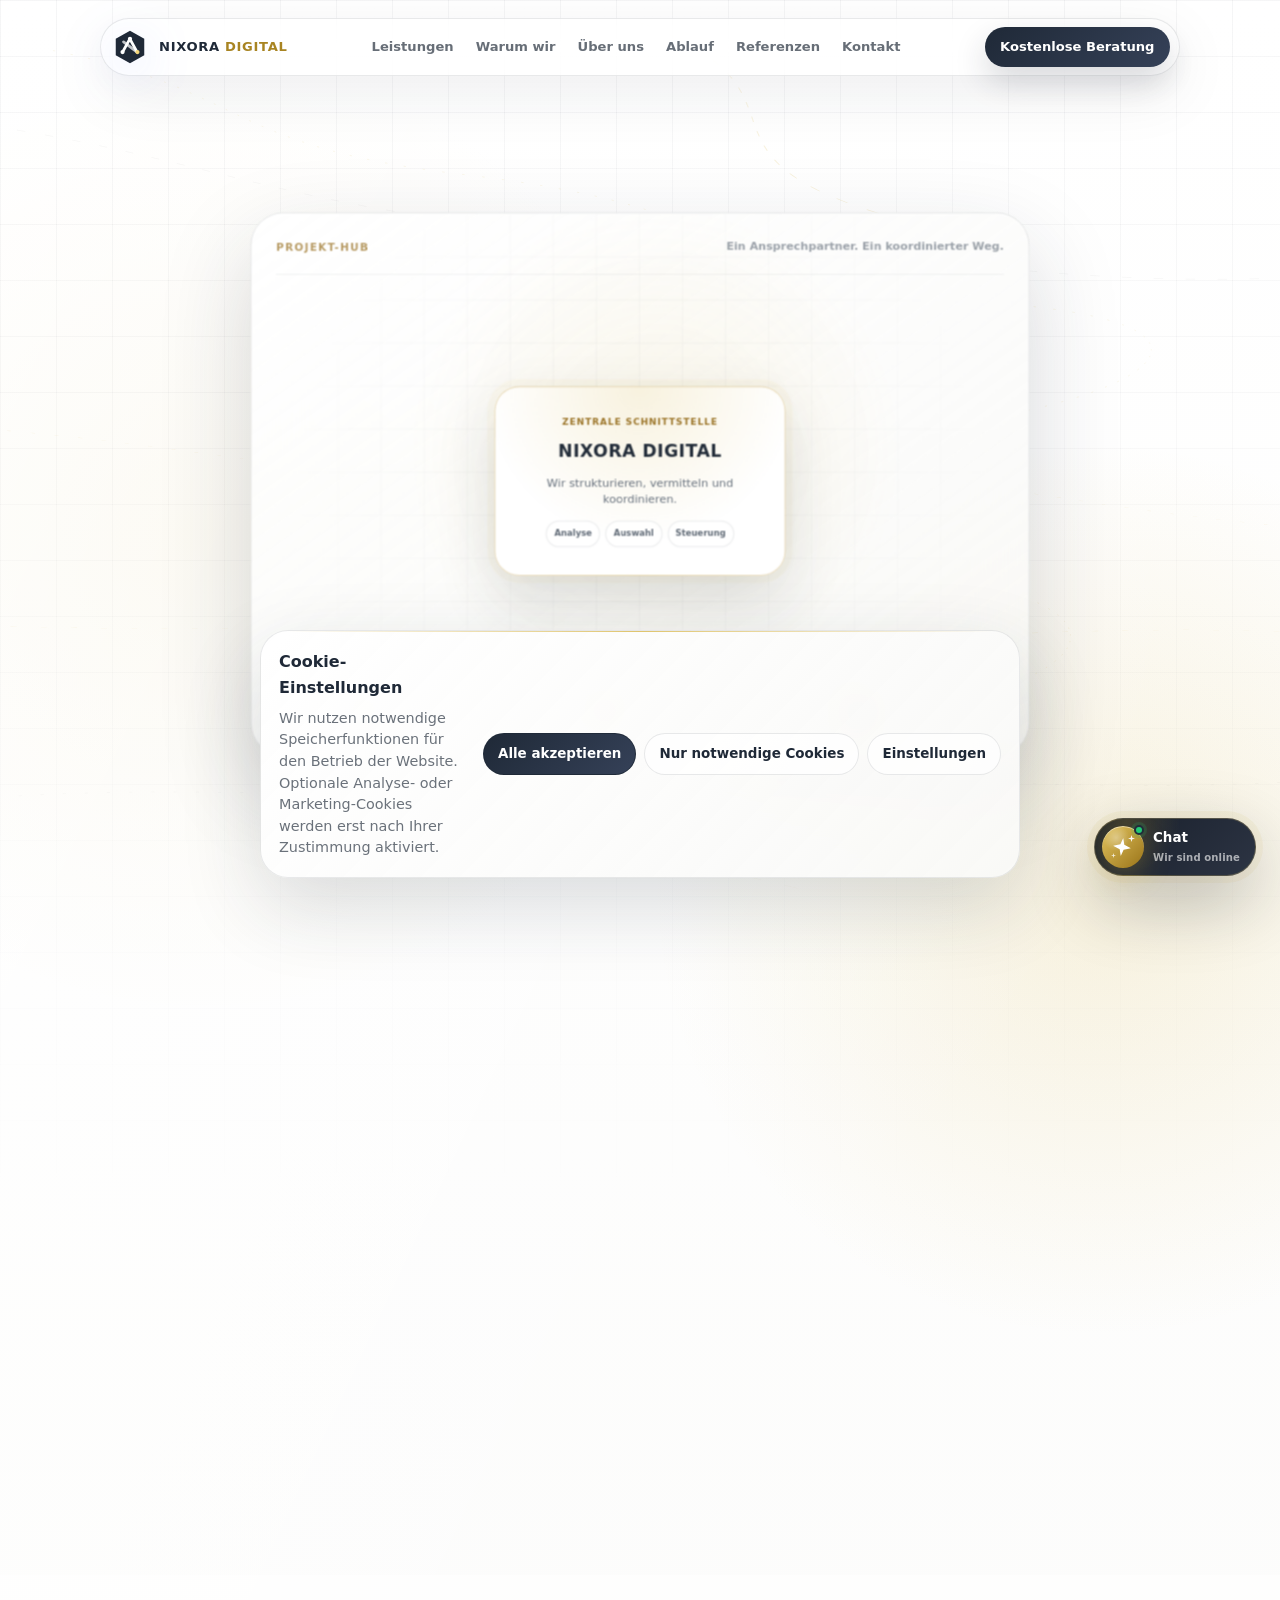
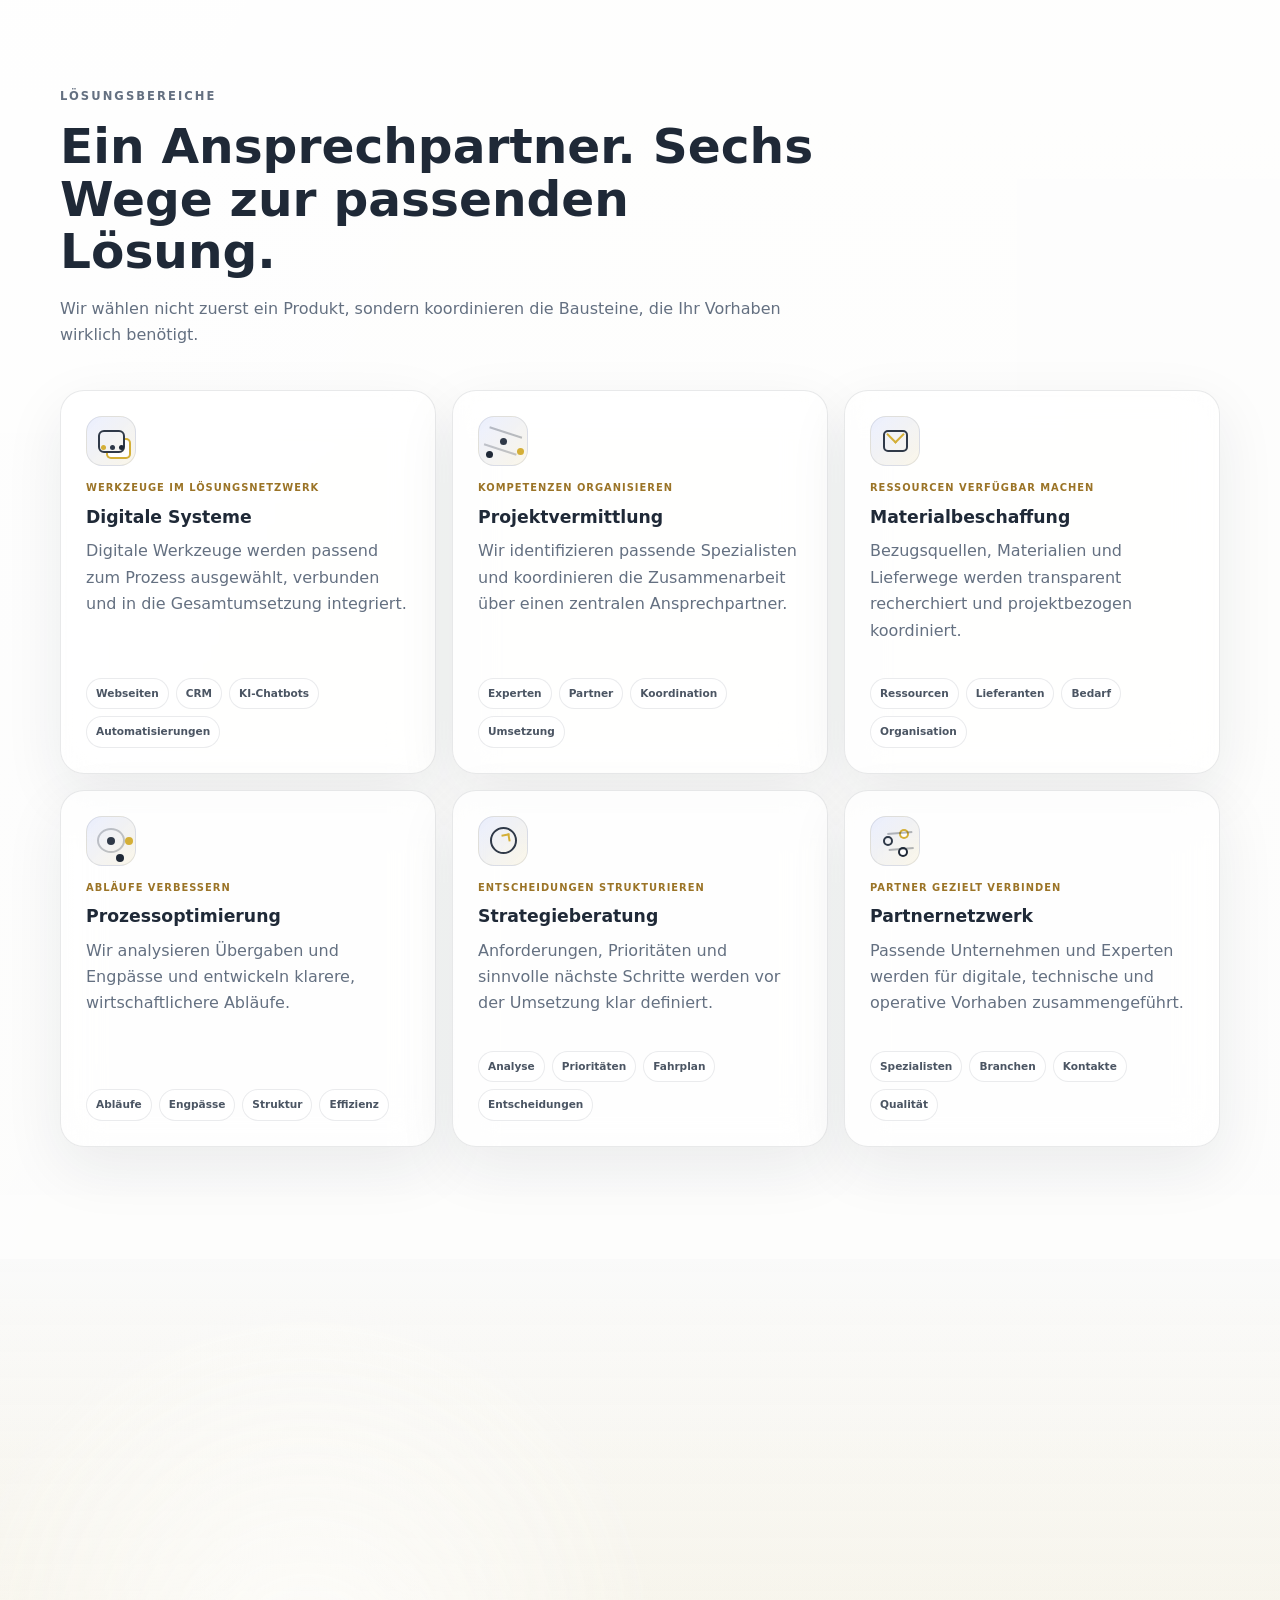
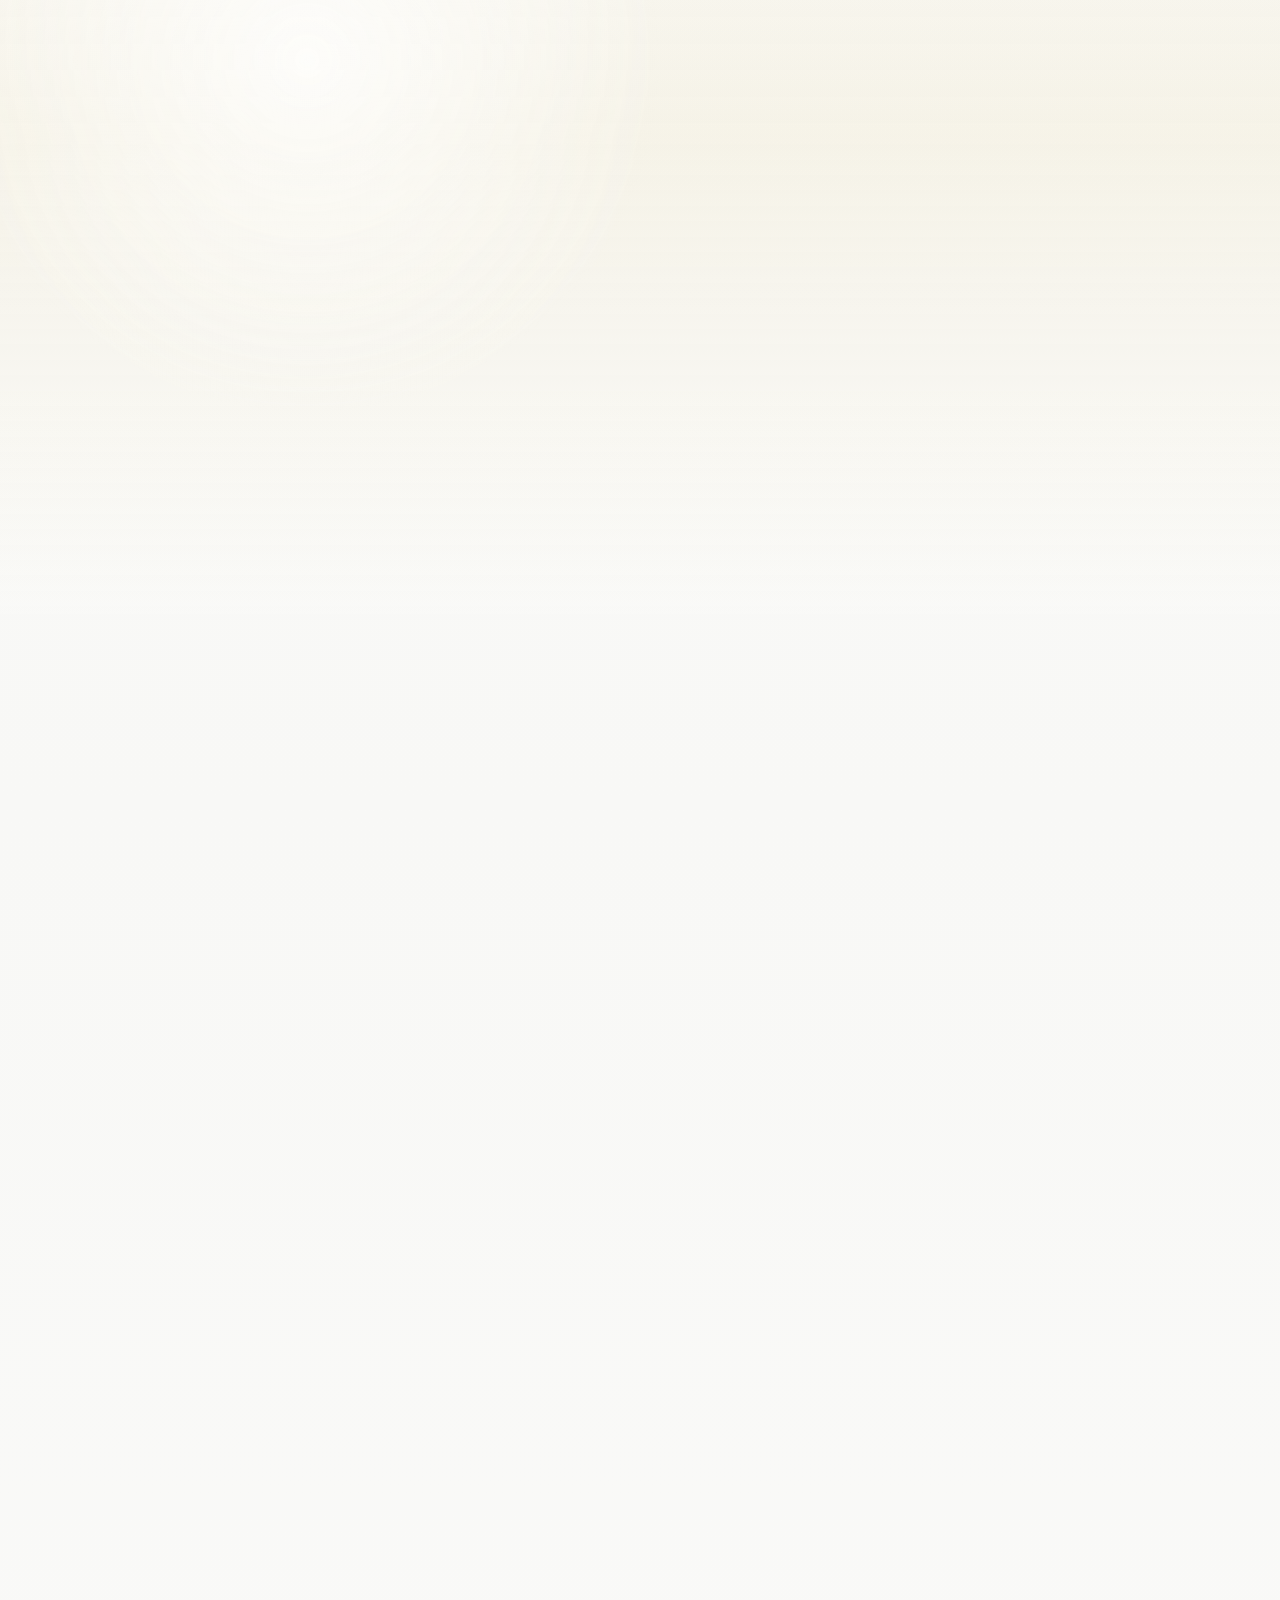
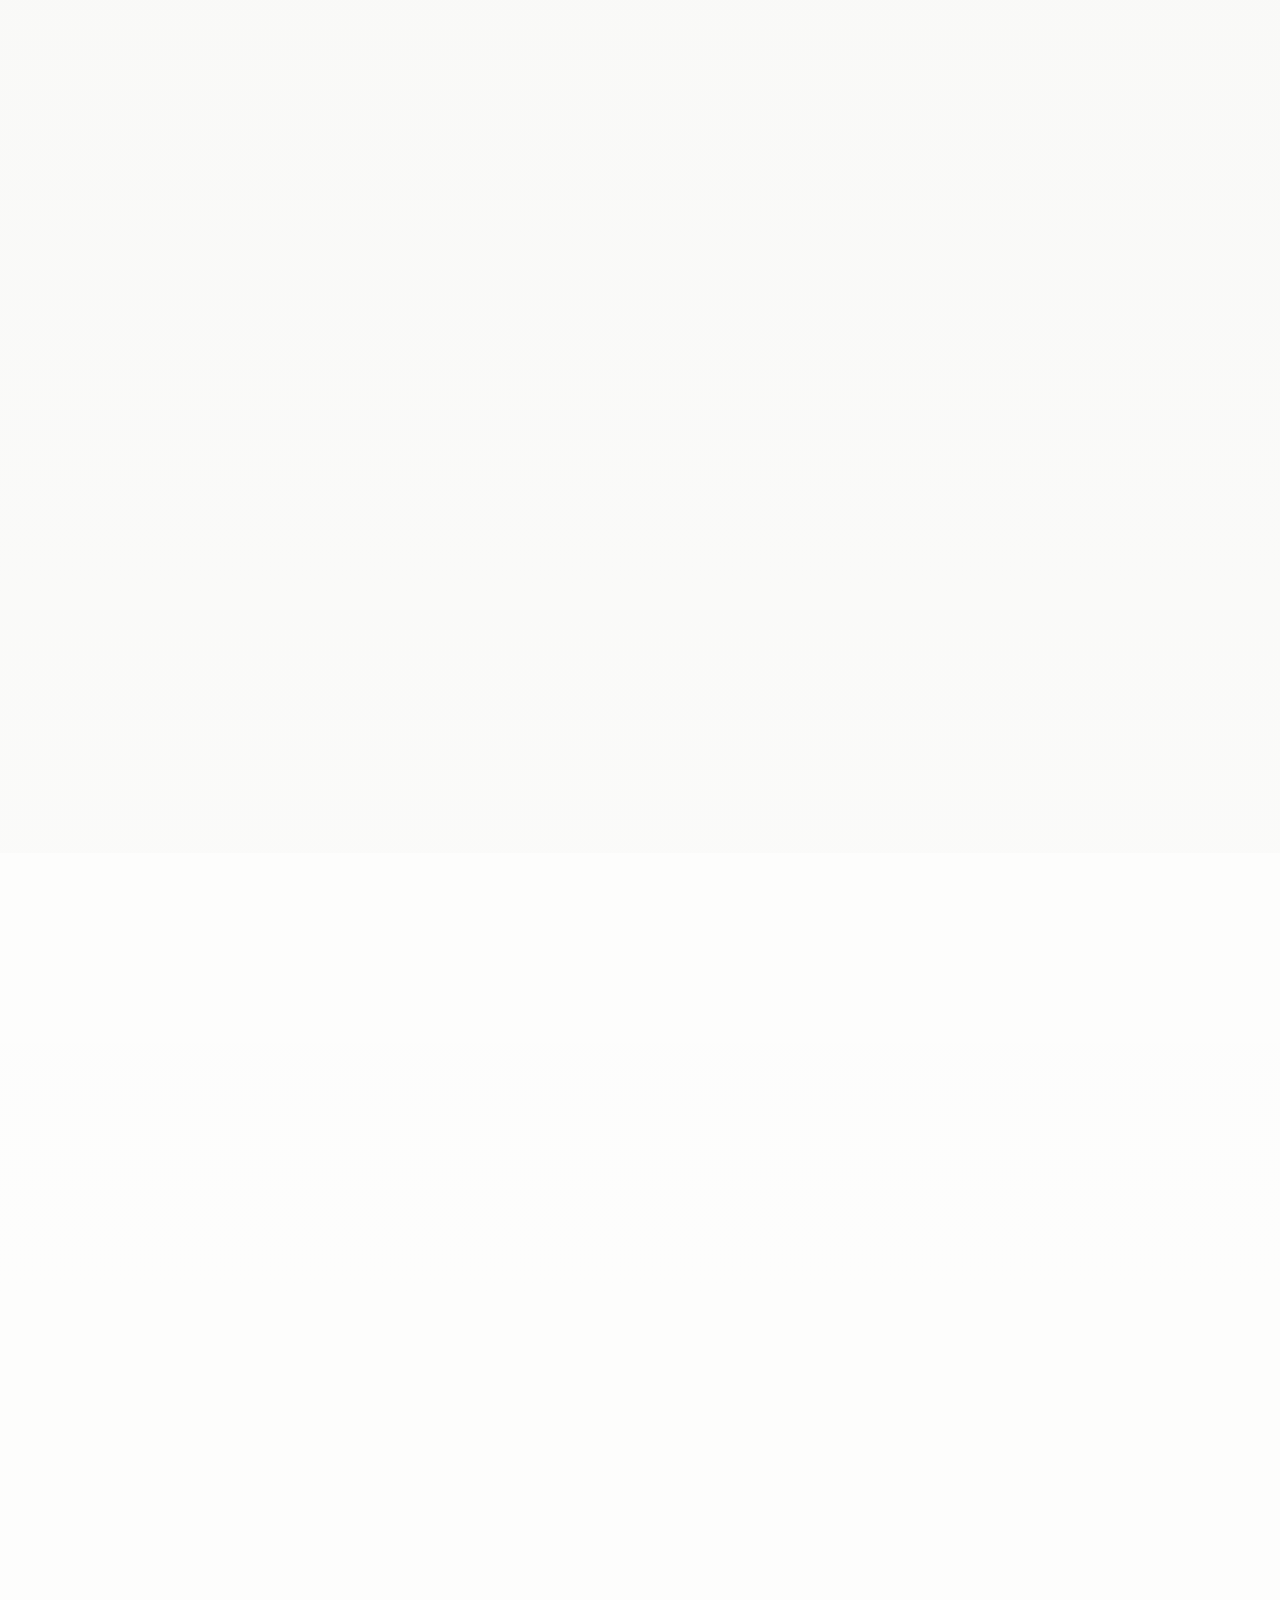
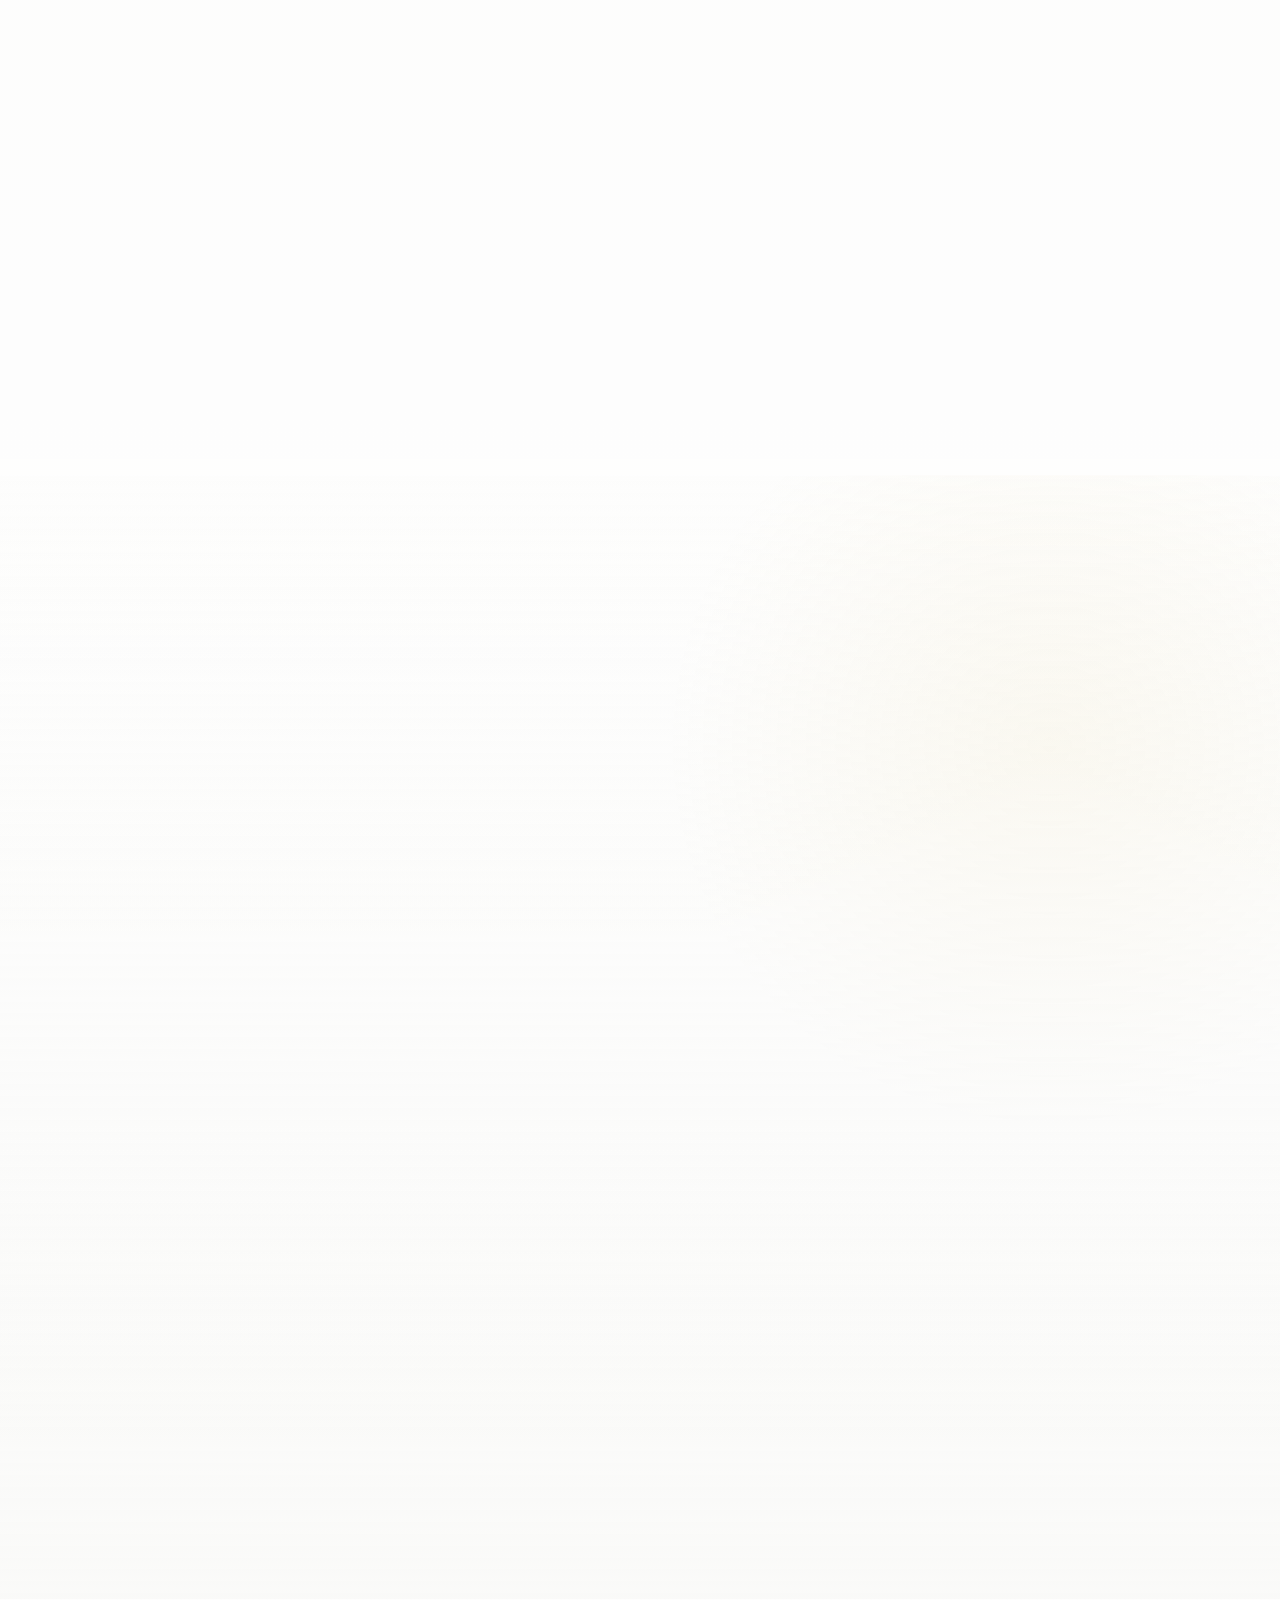
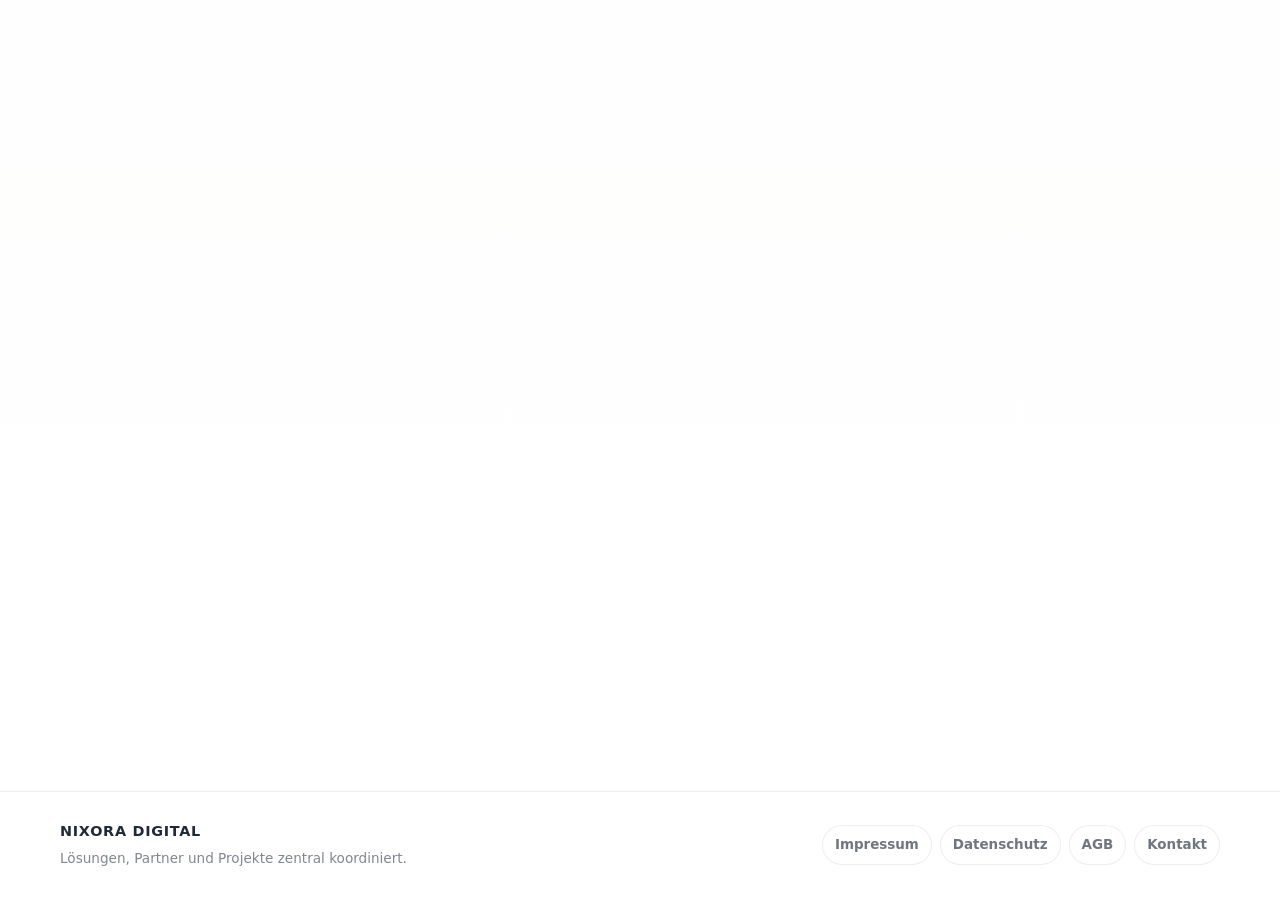
==== commit c2c810d4: "Add files via upload" ====
--- a/index.html
+++ b/index.html
@@ -5,7 +5,7 @@
     <meta name="viewport" content="width=device-width, initial-scale=1.0" />
     <meta
       name="description"
-      content="NIXORA DIGITAL ist die zentrale Schnittstelle für komplexe Projekte. Wir koordinieren Anforderungen, Experten, Systeme und Ressourcen bis zur erfolgreichen Umsetzung."
+      content="NIXORA DIGITAL entwickelt moderne Websites, digitale Systeme und Automatisierungslösungen für Unternehmen. Professionell, effizient und zukunftsorientiert."
     />
     <meta
       name="keywords"
@@ -16,43 +16,26 @@
       if ("scrollRestoration" in history) history.scrollRestoration = "manual";
       if (location.hash) history.replaceState(null, document.title, location.pathname + location.search);
     </script>
-    <title>NIXORA DIGITAL | Projektkoordination & digitale Lösungen</title>
+    <title>NIXORA DIGITAL | Webseiten, Automatisierung & digitale Systeme</title>
     <link rel="canonical" href="https://nixoradigital.de/" />
     <link rel="icon" type="image/svg+xml" href="assets/nixora-logo.svg" />
     <link rel="apple-touch-icon" href="assets/nixora-logo.svg" />
     <meta property="og:type" content="website" />
     <meta property="og:locale" content="de_DE" />
     <meta property="og:site_name" content="NIXORA DIGITAL" />
-    <meta property="og:title" content="NIXORA DIGITAL | Projektkoordination & digitale Lösungen" />
-    <meta property="og:description" content="NIXORA DIGITAL ist die zentrale Schnittstelle für komplexe Projekte. Wir koordinieren Anforderungen, Experten, Systeme und Ressourcen bis zur erfolgreichen Umsetzung." />
+    <meta property="og:title" content="NIXORA DIGITAL | Webseiten, Automatisierung & digitale Systeme" />
+    <meta property="og:description" content="NIXORA DIGITAL entwickelt moderne Websites, digitale Systeme und Automatisierungslösungen für Unternehmen. Professionell, effizient und zukunftsorientiert." />
     <meta property="og:url" content="https://nixoradigital.de/" />
     <meta property="og:image" content="https://nixoradigital.de/assets/hero-digital-agency.png" />
     <meta property="og:image:alt" content="NIXORA DIGITAL Projekt-Hub für Projektkoordination und digitale Lösungen" />
     <meta name="twitter:card" content="summary_large_image" />
-    <meta name="twitter:title" content="NIXORA DIGITAL | Projektkoordination & digitale Lösungen" />
-    <meta name="twitter:description" content="NIXORA DIGITAL ist die zentrale Schnittstelle für komplexe Projekte. Wir koordinieren Anforderungen, Experten, Systeme und Ressourcen bis zur erfolgreichen Umsetzung." />
+    <meta name="twitter:title" content="NIXORA DIGITAL | Webseiten, Automatisierung & digitale Systeme" />
+    <meta name="twitter:description" content="NIXORA DIGITAL entwickelt moderne Websites, digitale Systeme und Automatisierungslösungen für Unternehmen. Professionell, effizient und zukunftsorientiert." />
     <meta name="twitter:image" content="https://nixoradigital.de/assets/hero-digital-agency.png" />
     <script type="application/ld+json">
       {
         "@context": "https://schema.org",
         "@graph": [
-          {
-            "@type": "Person",
-            "@id": "https://nixoradigital.de/#marvin-breiser",
-            "name": "Marvin Breiser",
-            "email": "nixoradigital10@gmail.com",
-            "address": {
-              "@type": "PostalAddress",
-              "streetAddress": "Dassower Straße 5a",
-              "postalCode": "23923",
-              "addressLocality": "Schönberg",
-              "addressRegion": "Mecklenburg-Vorpommern",
-              "addressCountry": "DE"
-            },
-            "worksFor": {
-              "@id": "https://nixoradigital.de/#organization"
-            }
-          },
           {
             "@type": "Organization",
             "@id": "https://nixoradigital.de/#organization",
@@ -62,10 +45,7 @@
             "telephone": "+491712016374",
             "logo": "https://nixoradigital.de/assets/nixora-logo.svg",
             "image": "https://nixoradigital.de/assets/hero-digital-agency.png",
-            "founder": {
-              "@id": "https://nixoradigital.de/#marvin-breiser"
-            },
-            "description": "NIXORA DIGITAL koordiniert Projekte, vermittelt passende Experten und organisiert digitale Systeme, Ressourcen und Umsetzung für Unternehmen."
+            "description": "NIXORA DIGITAL entwickelt moderne Websites, digitale Systeme und Automatisierungslösungen für Unternehmen. Professionell, effizient und zukunftsorientiert."
           },
           {
             "@type": "WebSite",
@@ -81,8 +61,8 @@
             "@type": "WebPage",
             "@id": "https://nixoradigital.de/#webpage",
             "url": "https://nixoradigital.de/",
-            "name": "NIXORA DIGITAL | Projektkoordination & digitale Lösungen",
-            "description": "NIXORA DIGITAL ist die zentrale Schnittstelle für komplexe Projekte. Wir koordinieren Anforderungen, Experten, Systeme und Ressourcen bis zur erfolgreichen Umsetzung.",
+            "name": "NIXORA DIGITAL | Webseiten, Automatisierung & digitale Systeme",
+            "description": "NIXORA DIGITAL entwickelt moderne Websites, digitale Systeme und Automatisierungslösungen für Unternehmen. Professionell, effizient und zukunftsorientiert.",
             "isPartOf": {
               "@id": "https://nixoradigital.de/#website"
             },
@@ -733,7 +713,6 @@
           <a href="impressum.html">Impressum</a>
           <a href="datenschutz.html">Datenschutz</a>
           <a href="agb.html">AGB</a>
-          <a href="tel:+491712016374">0171 2016374</a>
           <a href="#kontakt">Kontakt</a>
         </nav>
       </div>
